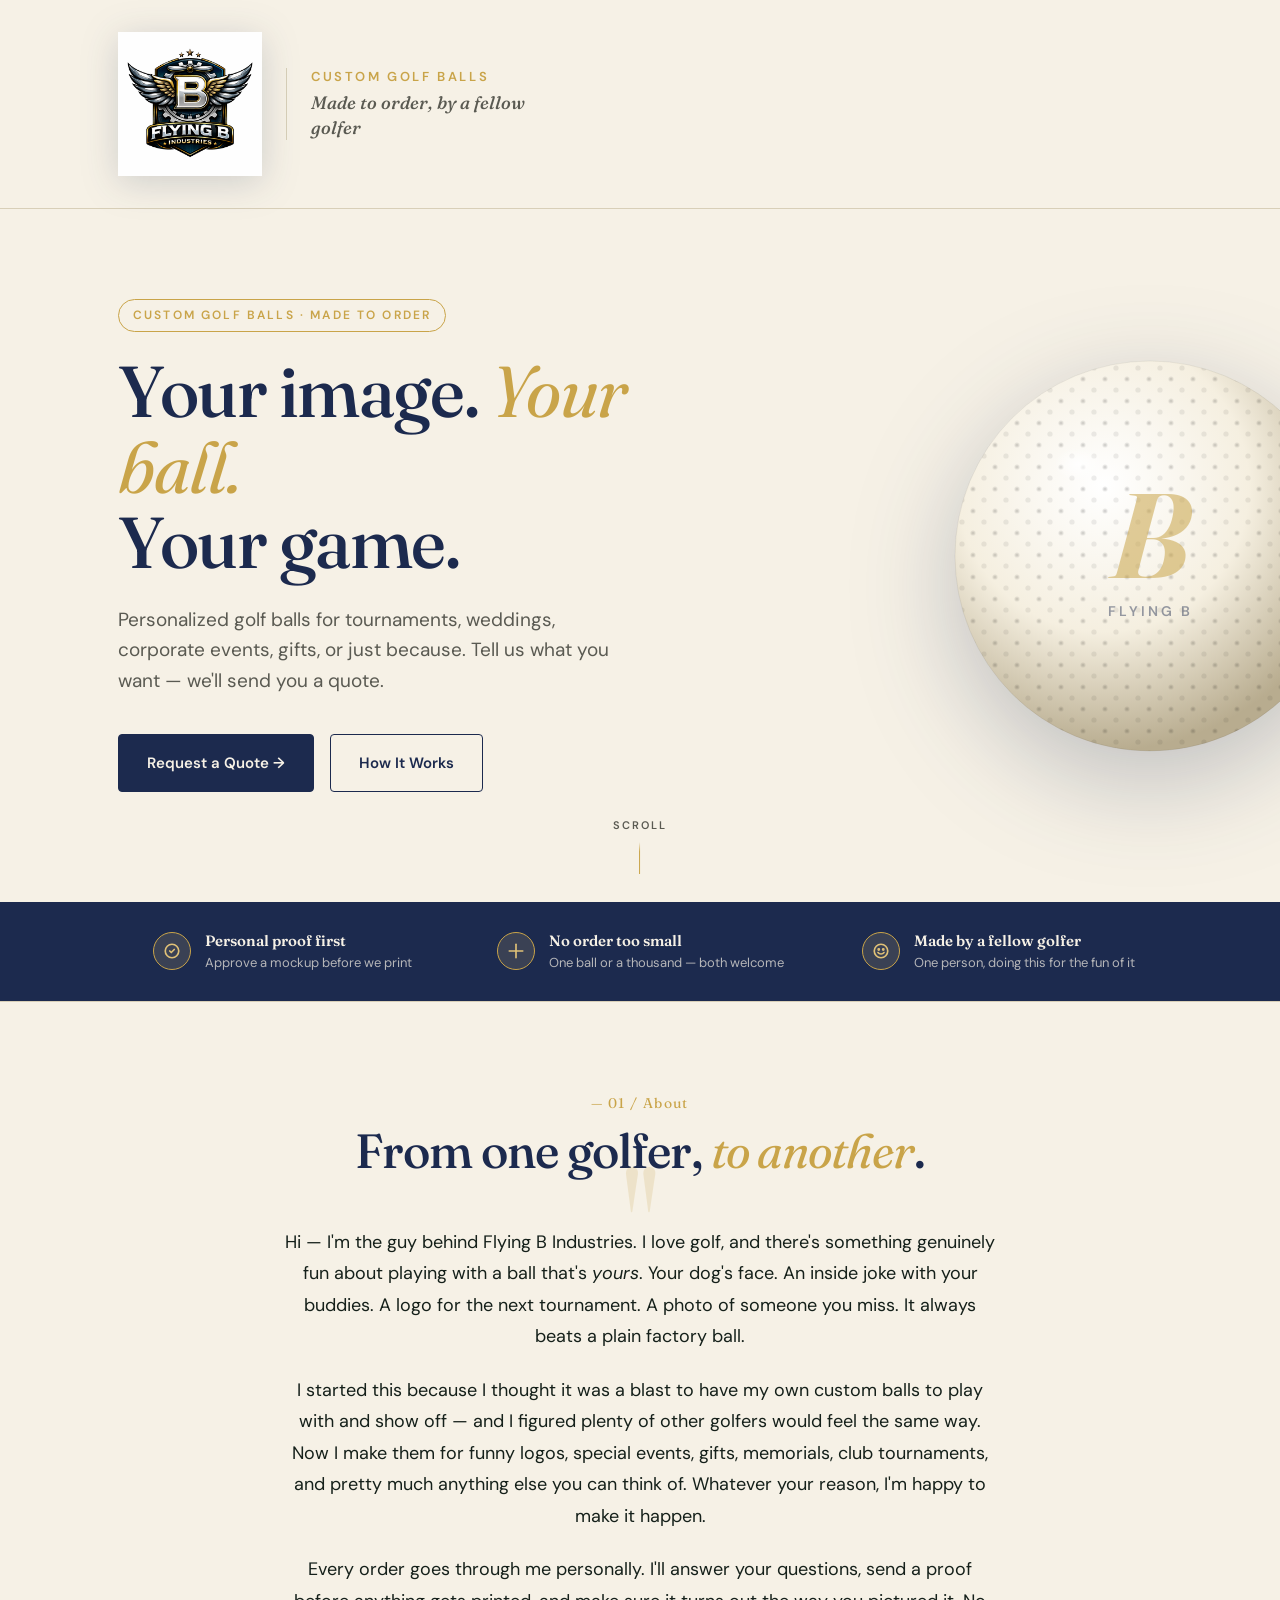
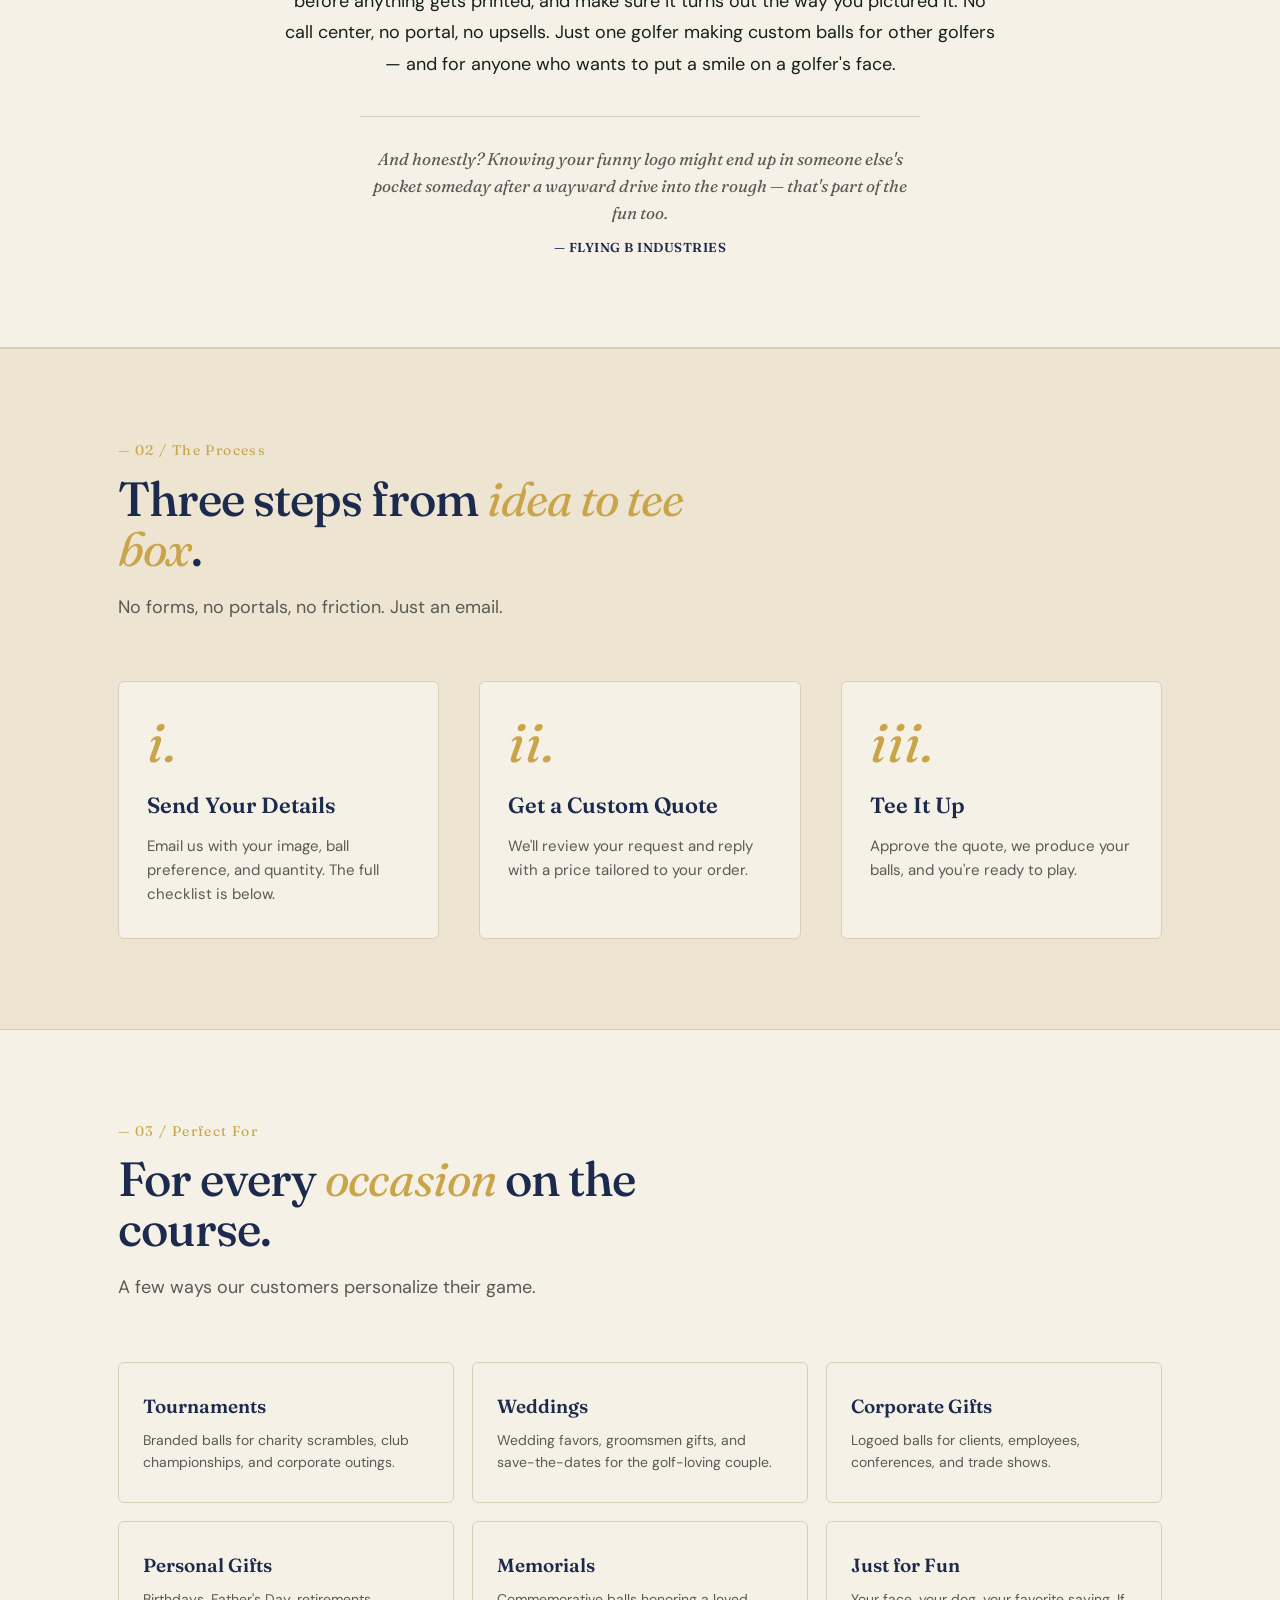
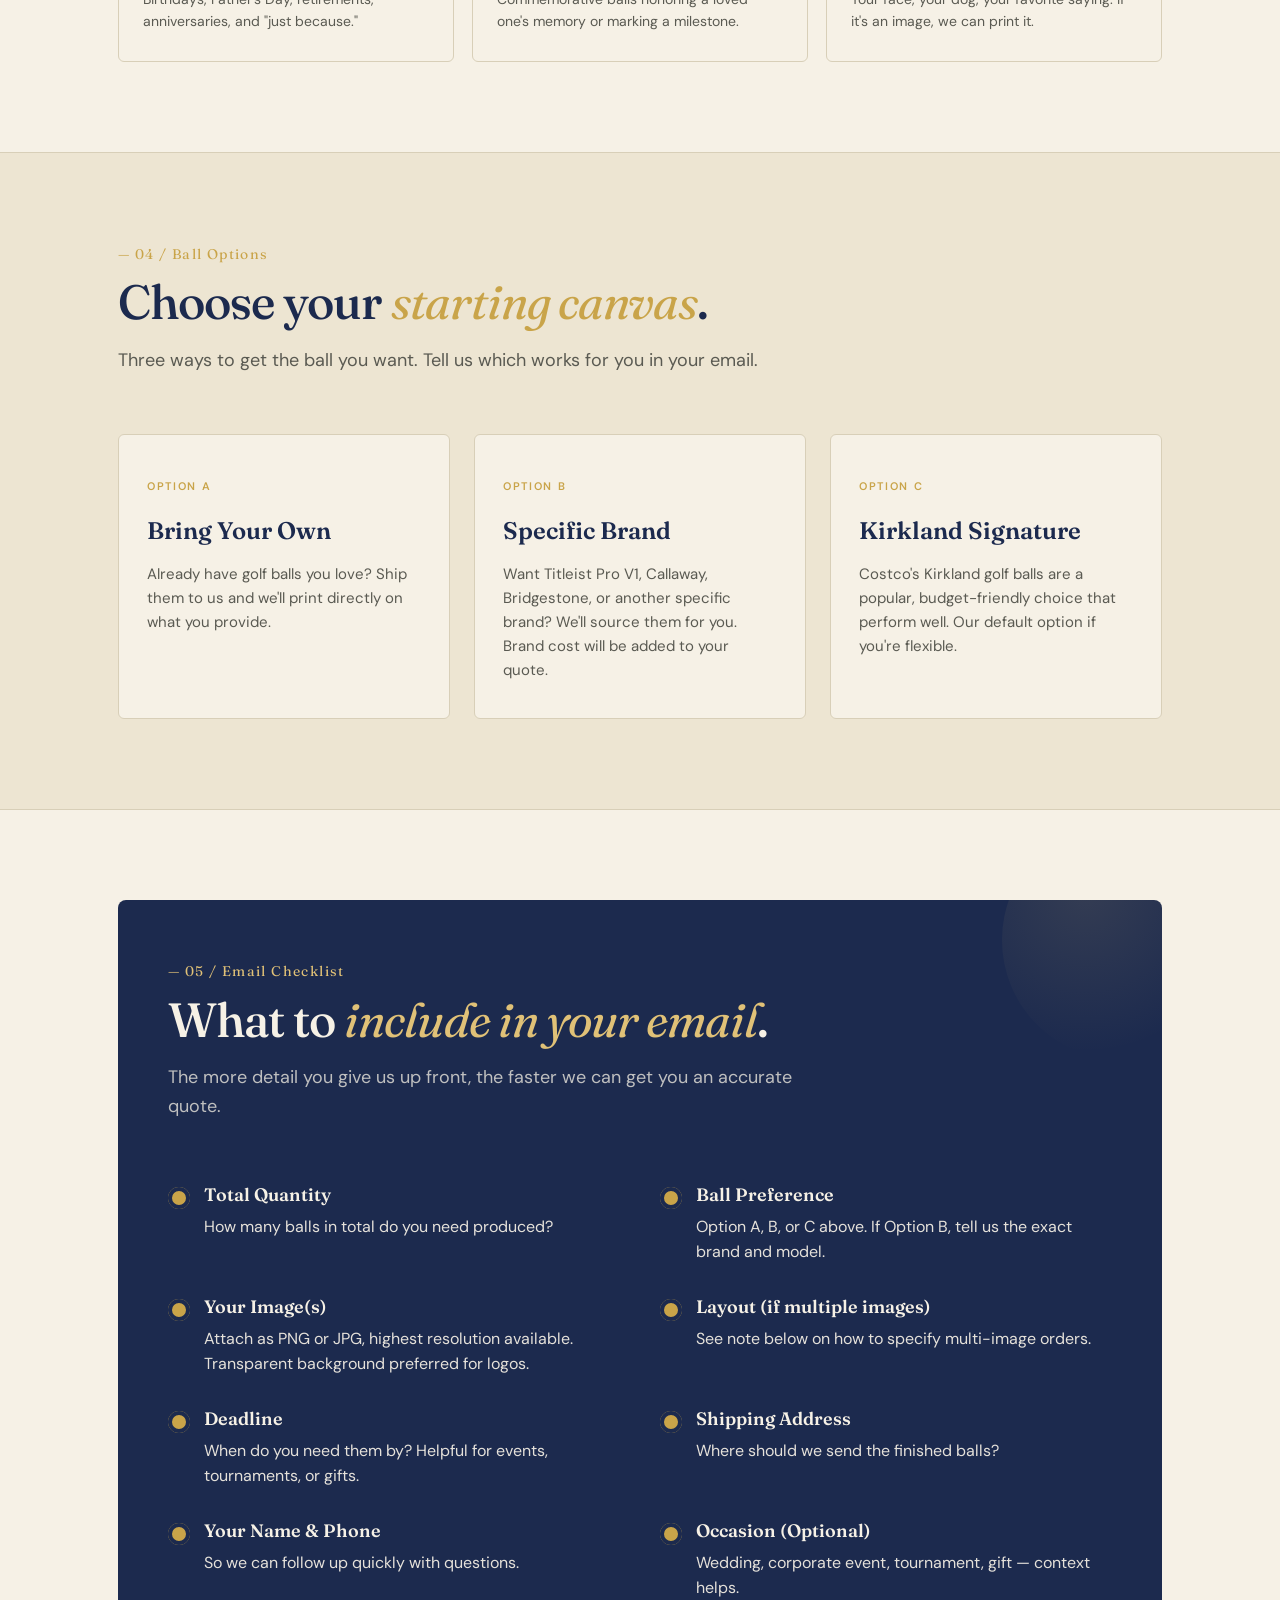
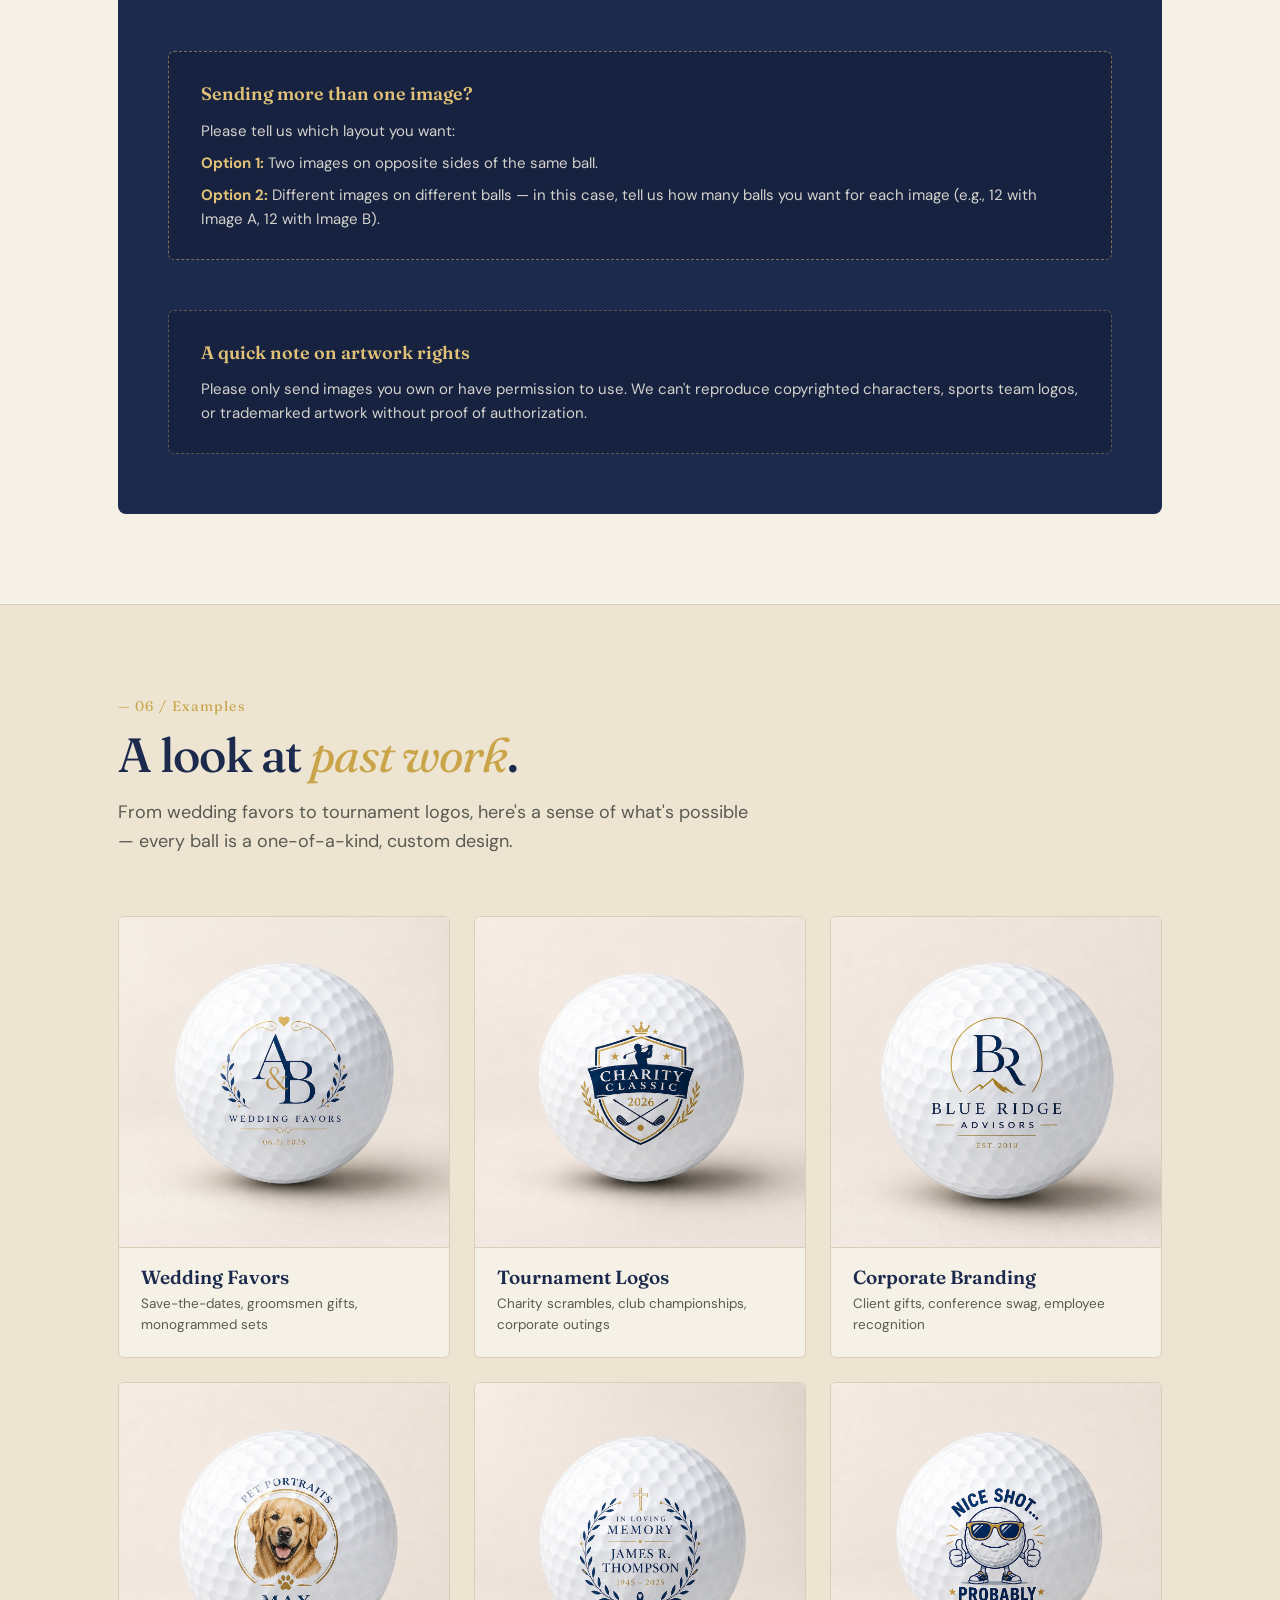
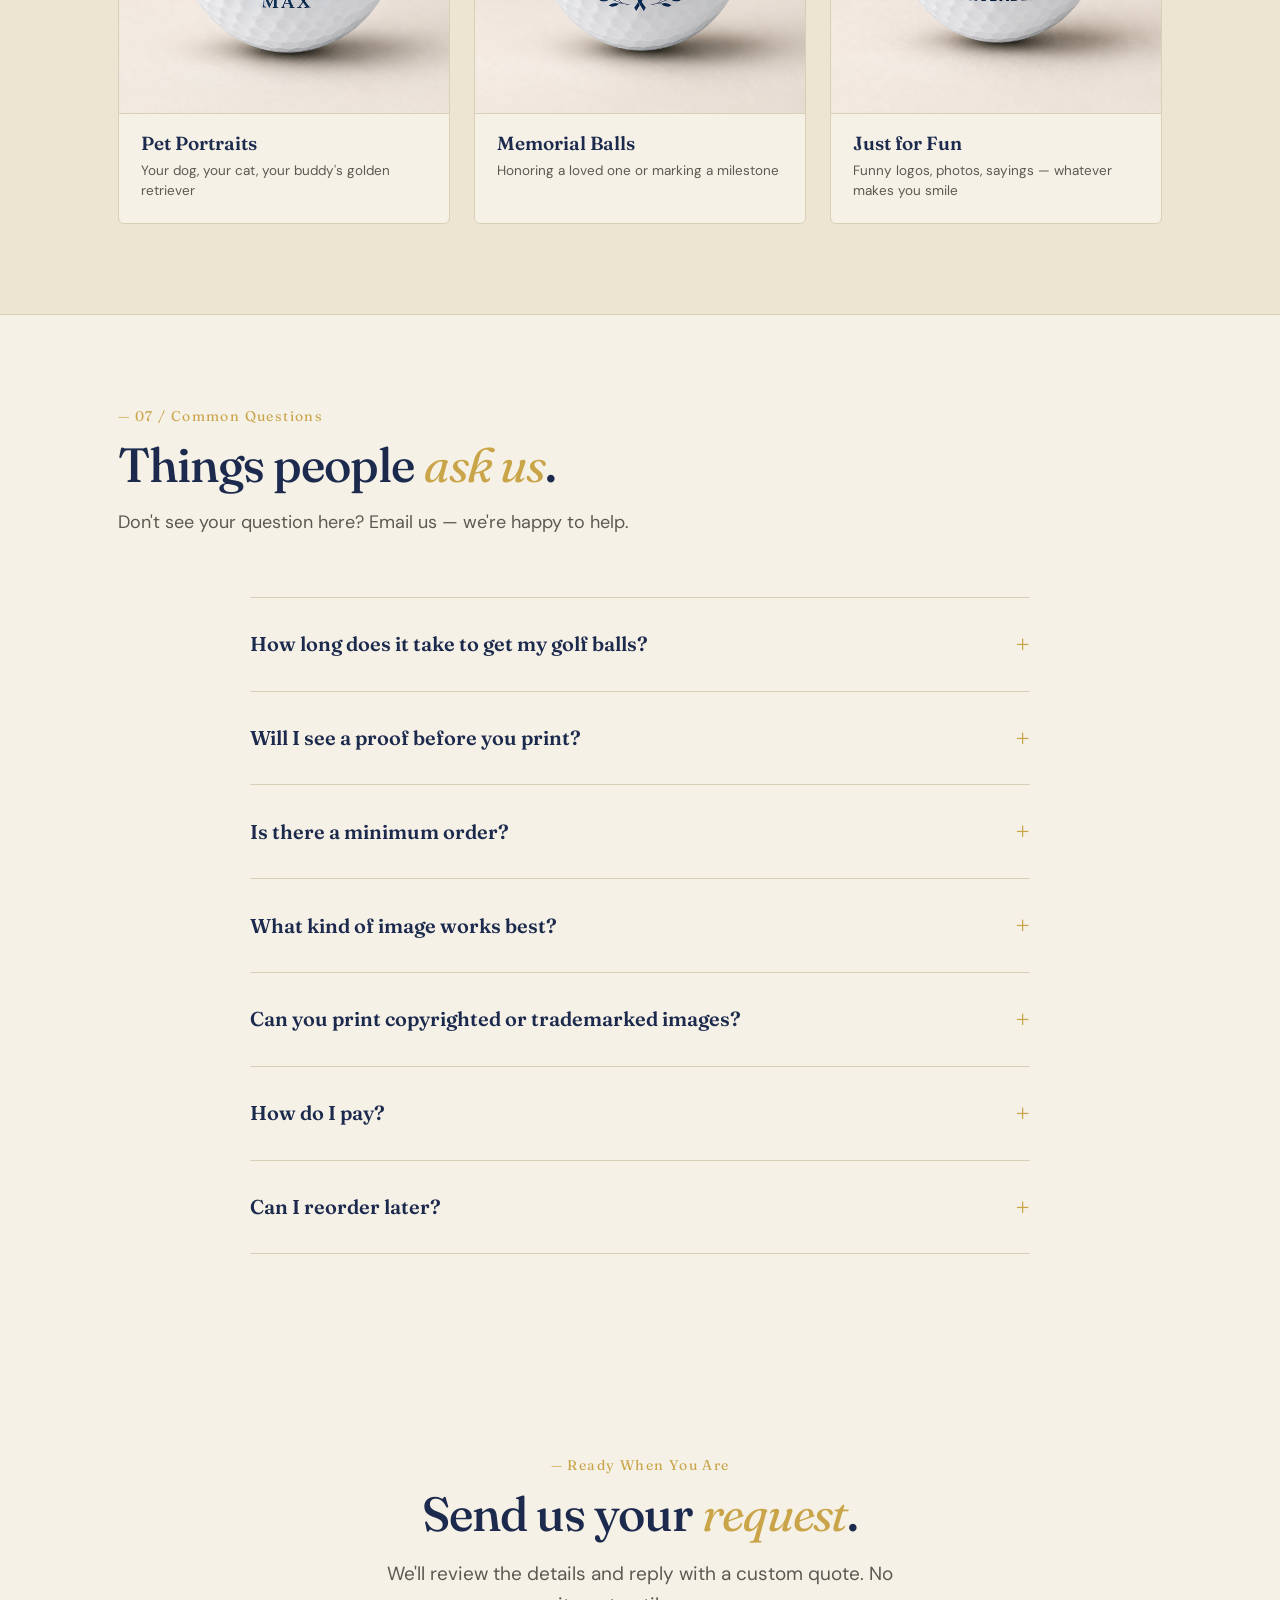
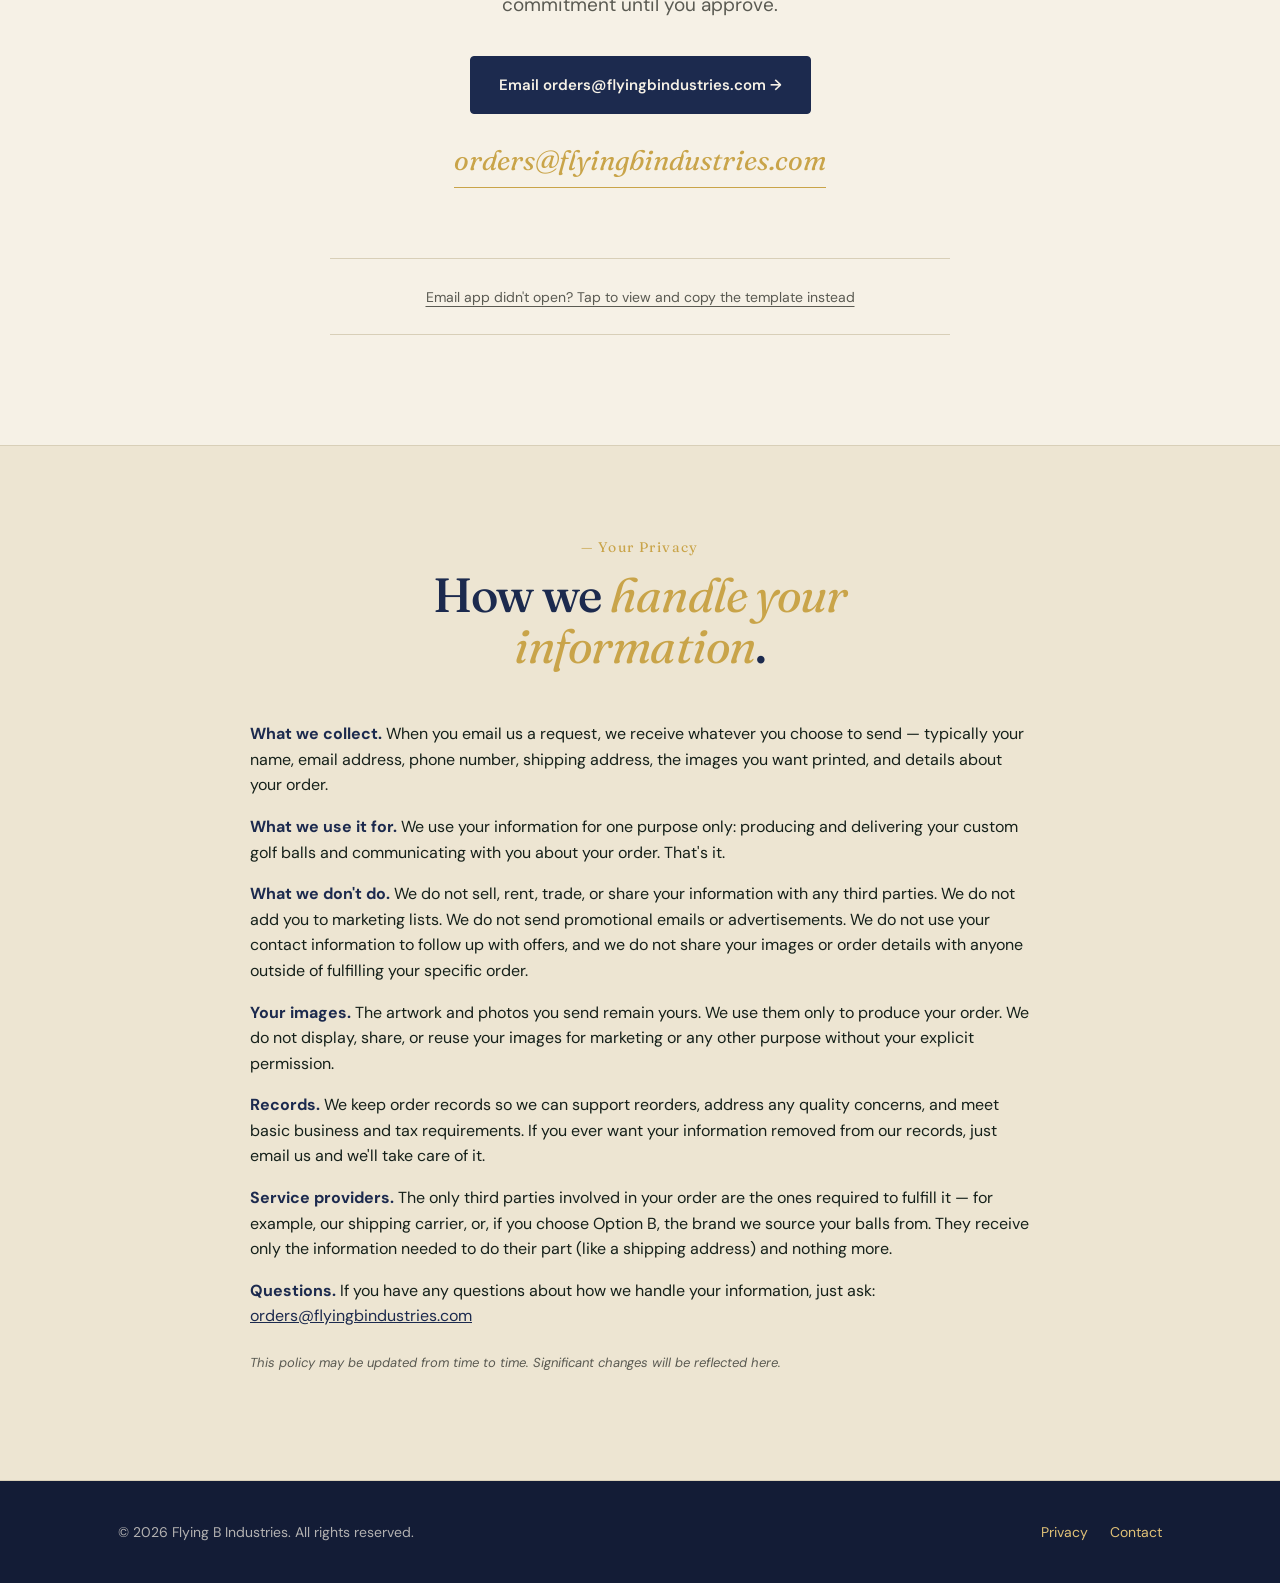
==== index.html @ 01eeb402 "Add files via upload" ====
<!DOCTYPE html>
<html lang="en">
<head>
<meta charset="UTF-8" />
<meta name="viewport" content="width=device-width, initial-scale=1.0" />
<title>Flying B Industries — Custom Golf Balls</title>
<meta name="description" content="Personalized custom golf balls for tournaments, gifts, weddings, and corporate events. Send us your image, we'll send you a quote." />

<!-- Open Graph (Facebook, iMessage, LinkedIn, WhatsApp, Slack, etc.) -->
<meta property="og:type" content="website" />
<meta property="og:site_name" content="Flying B Industries" />
<meta property="og:title" content="Flying B Industries — Custom Golf Balls" />
<meta property="og:description" content="Your image. Your ball. Your game. Personalized golf balls for tournaments, weddings, gifts, and special events — made by a fellow golfer." />
<meta property="og:url" content="https://flyingbindustries.com" />
<meta property="og:image" content="https://flyingbindustries.com/officialFlyingBLogo.png" />
<meta property="og:image:alt" content="Flying B Industries logo" />
<meta property="og:image:width" content="1024" />
<meta property="og:image:height" content="1024" />

<!-- Twitter / X -->
<meta name="twitter:card" content="summary_large_image" />
<meta name="twitter:title" content="Flying B Industries — Custom Golf Balls" />
<meta name="twitter:description" content="Your image. Your ball. Your game. Personalized golf balls made by a fellow golfer." />
<meta name="twitter:image" content="https://flyingbindustries.com/officialFlyingBLogo.png" />

<!-- Theme color (used by mobile browsers, Safari pinned tabs) -->
<meta name="theme-color" content="#1c2a4e" />

<link rel="icon" type="image/png" href="officialFlyingBLogo.png">

<!-- Google Analytics 4 -->
<script async src="https://www.googletagmanager.com/gtag/js?id=G-11YQDNWPYJ"></script>
<script>
  window.dataLayer = window.dataLayer || [];
  function gtag(){dataLayer.push(arguments);}
  gtag('js', new Date());
  gtag('config', 'G-11YQDNWPYJ');
</script>
<!-- End Google Analytics -->

<link rel="preconnect" href="https://fonts.googleapis.com">
<link rel="preconnect" href="https://fonts.gstatic.com" crossorigin>
<link href="https://fonts.googleapis.com/css2?family=Fraunces:opsz,wght@9..144,400;9..144,500;9..144,600;9..144,700&family=DM+Sans:wght@400;500;600&display=swap" rel="stylesheet">

<style>
  :root {
    --cream: #f6f1e6;
    --cream-deep: #ede5d2;
    --navy: #1c2a4e;
    --navy-light: #2c3e6b;
    --navy-deep: #131c36;
    --gold: #c9a449;
    --gold-bright: #e0c177;
    --gold-soft: #f0dca6;
    --ink: #15201a;
    --muted: #5a5a52;
    --line: #d8cfb8;
  }

  * { box-sizing: border-box; margin: 0; padding: 0; }
  html { scroll-behavior: smooth; }

  body {
    font-family: 'DM Sans', sans-serif;
    background: var(--cream);
    color: var(--ink);
    line-height: 1.6;
    font-size: 17px;
    -webkit-font-smoothing: antialiased;
  }

  .container {
    max-width: 1100px;
    margin: 0 auto;
    padding: 0 28px;
  }

  /* QR BANNER (for visitors who scanned a ball QR code) */
  .qr-banner {
    background: linear-gradient(135deg, var(--navy) 0%, var(--navy-light) 100%);
    color: var(--cream);
    padding: 14px 0;
    border-bottom: 2px solid var(--gold);
    position: relative;
    display: none;
  }
  body.qr-visitor .qr-banner { display: block; }
  .qr-banner-inner {
    display: flex;
    align-items: center;
    justify-content: space-between;
    gap: 20px;
    flex-wrap: wrap;
  }
  .qr-banner-text {
    font-size: 14px;
    line-height: 1.5;
    flex: 1;
    min-width: 240px;
  }
  .qr-banner-text strong {
    color: var(--gold-bright);
    font-weight: 600;
  }
  .qr-banner-actions {
    display: flex;
    gap: 16px;
    align-items: center;
    flex-shrink: 0;
  }
  .qr-banner-link {
    color: var(--gold-bright);
    text-decoration: none;
    font-size: 14px;
    font-weight: 600;
    border-bottom: 1px solid var(--gold-bright);
    padding-bottom: 2px;
    white-space: nowrap;
    transition: color 0.2s, border-color 0.2s;
  }
  .qr-banner-link:hover {
    color: var(--cream);
    border-color: var(--cream);
  }
  .qr-dismiss {
    background: none;
    border: none;
    color: rgba(246, 241, 230, 0.6);
    font-size: 26px;
    cursor: pointer;
    padding: 0 6px;
    line-height: 1;
    transition: color 0.2s;
  }
  .qr-dismiss:hover { color: var(--cream); }
  @media (max-width: 700px) {
    .qr-banner-inner { flex-direction: column; align-items: flex-start; gap: 12px; }
    .qr-banner-actions { width: 100%; justify-content: space-between; }
  }

  /* NAV */
  nav {
    padding: 32px 0;
    border-bottom: 1px solid var(--line);
    background: var(--cream);
  }
  .nav-inner {
    display: flex;
    justify-content: flex-start;
    align-items: center;
    gap: 28px;
  }
  .nav-logo {
    display: flex;
    align-items: center;
    gap: 24px;
    text-decoration: none;
    color: inherit;
    transition: transform 0.25s ease;
  }
  .nav-logo:hover { transform: translateY(-2px); }
  .nav-logo img {
    height: 144px;
    width: auto;
    display: block;
    filter: drop-shadow(0 6px 18px rgba(28, 42, 78, 0.18));
    transition: filter 0.25s ease;
  }
  .nav-logo:hover img {
    filter: drop-shadow(0 10px 26px rgba(28, 42, 78, 0.28));
  }
  .nav-logo-tagline {
    font-family: 'Fraunces', serif;
    font-style: italic;
    font-weight: 500;
    font-size: 18px;
    color: var(--muted);
    line-height: 1.35;
    border-left: 1px solid var(--line);
    padding-left: 24px;
    max-width: 280px;
  }
  .nav-logo-tagline strong {
    display: block;
    font-style: normal;
    font-weight: 600;
    font-size: 13px;
    letter-spacing: 0.2em;
    text-transform: uppercase;
    color: var(--gold);
    margin-bottom: 6px;
    font-family: 'DM Sans', sans-serif;
  }

  /* HERO */
  .hero {
    padding: 90px 0 110px;
    position: relative;
    overflow: hidden;
  }
  .hero-ball {
    position: absolute;
    top: 50%;
    right: -80px;
    transform: translateY(-50%);
    width: 420px;
    height: 420px;
    z-index: 0;
    pointer-events: none;
    animation: heroBallFloat 6s ease-in-out infinite;
  }
  @keyframes heroBallFloat {
    0%, 100% { transform: translateY(-50%) translateX(0); }
    50%      { transform: translateY(-54%) translateX(-6px); }
  }
  .hero-ball svg {
    width: 100%;
    height: 100%;
    filter: drop-shadow(0 30px 50px rgba(28, 42, 78, 0.25));
  }
  .hero-content { position: relative; z-index: 2; max-width: 640px; }

  /* SCROLL INDICATOR */
  .scroll-indicator {
    position: absolute;
    bottom: 28px;
    left: 50%;
    transform: translateX(-50%);
    z-index: 2;
    display: flex;
    flex-direction: column;
    align-items: center;
    gap: 8px;
    color: var(--muted);
    font-size: 11px;
    letter-spacing: 0.18em;
    text-transform: uppercase;
    font-weight: 600;
    text-decoration: none;
    transition: color 0.2s, transform 0.2s;
  }
  .scroll-indicator:hover {
    color: var(--navy);
    transform: translateX(-50%) translateY(-3px);
  }
  .scroll-indicator-line {
    width: 1px;
    height: 32px;
    background: linear-gradient(to bottom, transparent, var(--gold) 30%, var(--gold));
    position: relative;
    overflow: hidden;
  }
  .scroll-indicator-line::after {
    content: '';
    position: absolute;
    top: -10px;
    left: 0;
    width: 100%;
    height: 10px;
    background: var(--cream);
    animation: scrollPulse 2.2s ease-in-out infinite;
  }
  @keyframes scrollPulse {
    0%   { top: -10px; }
    70%  { top: 32px; }
    100% { top: 32px; }
  }
  @media (max-width: 820px) {
    .scroll-indicator { display: none; }
  }
  .eyebrow {
    display: inline-block;
    font-size: 12px;
    letter-spacing: 0.18em;
    text-transform: uppercase;
    color: var(--gold);
    font-weight: 600;
    margin-bottom: 22px;
    padding: 6px 14px;
    border: 1px solid var(--gold);
    border-radius: 100px;
  }
  h1 {
    font-family: 'Fraunces', serif;
    font-weight: 500;
    letter-spacing: -0.02em;
    line-height: 1.05;
    font-size: clamp(42px, 6vw, 72px);
    color: var(--navy);
    margin-bottom: 24px;
  }
  h1 em {
    font-style: italic;
    color: var(--gold);
    font-weight: 400;
  }
  .hero p {
    font-size: 19px;
    color: var(--muted);
    margin-bottom: 38px;
    max-width: 520px;
  }
  .cta-group { display: flex; gap: 16px; flex-wrap: wrap; }
  .btn {
    display: inline-flex;
    align-items: center;
    gap: 10px;
    padding: 16px 28px;
    border-radius: 4px;
    font-family: inherit;
    font-size: 15px;
    font-weight: 600;
    text-decoration: none;
    transition: transform 0.2s, box-shadow 0.2s, background 0.2s;
    cursor: pointer;
    border: none;
  }
  .btn-primary {
    background: var(--navy);
    color: var(--cream);
    border: 1px solid var(--navy);
  }
  .btn-primary:hover {
    background: var(--navy-light);
    transform: translateY(-2px);
    box-shadow: 0 10px 30px rgba(28, 42, 78, 0.28);
  }
  .btn-secondary {
    background: transparent;
    color: var(--navy);
    border: 1px solid var(--navy);
  }
  .btn-secondary:hover { background: var(--navy); color: var(--cream); }

  /* SECTIONS */
  section { padding: 90px 0; }
  .section-head { margin-bottom: 60px; max-width: 640px; }
  .section-num {
    font-family: 'Fraunces', serif;
    font-size: 14px;
    color: var(--gold);
    letter-spacing: 0.1em;
    margin-bottom: 12px;
  }
  h2 {
    font-family: 'Fraunces', serif;
    font-weight: 500;
    letter-spacing: -0.02em;
    line-height: 1.05;
    font-size: clamp(32px, 4vw, 48px);
    color: var(--navy);
    margin-bottom: 18px;
  }
  h2 em { font-style: italic; color: var(--gold); font-weight: 400; }
  .section-head p { color: var(--muted); font-size: 18px; }

  /* TRUST STRIP */
  .trust-strip {
    background: var(--navy);
    color: var(--cream);
    padding: 28px 0;
    border-bottom: 1px solid var(--line);
  }
  .trust-strip-inner {
    display: grid;
    grid-template-columns: repeat(3, 1fr);
    gap: 30px;
    align-items: center;
  }
  .trust-item {
    display: flex;
    align-items: center;
    gap: 14px;
    justify-content: center;
    text-align: left;
  }
  .trust-icon {
    flex-shrink: 0;
    width: 38px;
    height: 38px;
    border-radius: 50%;
    background: rgba(224, 193, 119, 0.15);
    border: 1px solid var(--gold);
    display: flex;
    align-items: center;
    justify-content: center;
    color: var(--gold-bright);
  }
  .trust-icon svg {
    width: 18px;
    height: 18px;
    stroke-width: 2.2;
  }
  .trust-text {
    font-size: 14px;
    line-height: 1.4;
  }
  .trust-text strong {
    display: block;
    color: var(--cream);
    font-family: 'Fraunces', serif;
    font-weight: 600;
    font-size: 15px;
    margin-bottom: 2px;
  }
  .trust-text span {
    color: rgba(246, 241, 230, 0.7);
    font-size: 13px;
  }
  @media (max-width: 760px) {
    .trust-strip-inner {
      grid-template-columns: 1fr;
      gap: 18px;
    }
    .trust-item { justify-content: flex-start; }
  }

  /* ABOUT */
  .about {
    background: var(--cream);
    border-bottom: 1px solid var(--line);
  }
  .about-body {
    max-width: 720px;
    margin: 0 auto;
    text-align: center;
    position: relative;
  }
  .about-body::before {
    content: '"';
    font-family: 'Fraunces', serif;
    font-size: 140px;
    color: var(--gold);
    opacity: 0.18;
    position: absolute;
    top: -70px;
    left: 50%;
    transform: translateX(-50%);
    line-height: 1;
    pointer-events: none;
    z-index: 0;
  }
  .about-body p {
    font-size: 18px;
    color: var(--ink);
    margin-bottom: 22px;
    line-height: 1.75;
    position: relative;
    z-index: 1;
  }
  .about-body p:last-of-type { margin-bottom: 30px; }
  .about-signoff {
    margin-top: 36px;
    padding-top: 28px;
    border-top: 1px solid var(--line);
    font-family: 'Fraunces', serif;
    font-style: italic;
    color: var(--muted);
    font-size: 17px;
    line-height: 1.6;
    max-width: 560px;
    margin-left: auto;
    margin-right: auto;
  }
  .about-signoff strong {
    display: block;
    margin-top: 10px;
    color: var(--navy);
    font-style: normal;
    font-weight: 600;
    letter-spacing: 0.04em;
    font-size: 13px;
    text-transform: uppercase;
  }

  /* HOW IT WORKS */
  .how {
    background: var(--cream-deep);
    border-top: 1px solid var(--line);
    border-bottom: 1px solid var(--line);
  }
  .steps {
    display: grid;
    grid-template-columns: repeat(3, 1fr);
    gap: 40px;
  }
  .step {
    padding: 32px 28px;
    background: var(--cream);
    border-radius: 6px;
    border: 1px solid var(--line);
    position: relative;
  }
  .step-num {
    font-family: 'Fraunces', serif;
    font-size: 56px;
    color: var(--gold);
    line-height: 1;
    margin-bottom: 18px;
    font-style: italic;
  }
  .step h3 {
    font-family: 'Fraunces', serif;
    font-size: 22px;
    color: var(--navy);
    margin-bottom: 10px;
    font-weight: 600;
  }
  .step p { color: var(--muted); font-size: 15px; }

  /* USE CASES */
  .uses-grid {
    display: grid;
    grid-template-columns: repeat(3, 1fr);
    gap: 18px;
  }
  .use-card {
    padding: 28px 24px;
    border: 1px solid var(--line);
    border-radius: 6px;
    background: var(--cream);
    transition: border-color 0.2s, transform 0.2s;
  }
  .use-card:hover {
    border-color: var(--gold);
    transform: translateY(-3px);
  }
  .use-card h4 {
    font-family: 'Fraunces', serif;
    font-size: 19px;
    color: var(--navy);
    margin-bottom: 8px;
    font-weight: 600;
  }
  .use-card p {
    color: var(--muted);
    font-size: 14px;
  }

  /* BALL OPTIONS */
  .options {
    display: grid;
    grid-template-columns: repeat(3, 1fr);
    gap: 24px;
  }
  .option {
    background: var(--cream);
    border: 1px solid var(--line);
    border-radius: 6px;
    padding: 36px 28px;
    transition: transform 0.25s, box-shadow 0.25s;
  }
  .option:hover {
    transform: translateY(-4px);
    box-shadow: 0 18px 40px rgba(28, 42, 78, 0.14);
  }
  .option-tag {
    display: inline-block;
    font-size: 11px;
    letter-spacing: 0.15em;
    text-transform: uppercase;
    color: var(--gold);
    font-weight: 600;
    margin-bottom: 16px;
  }
  .option h3 {
    font-family: 'Fraunces', serif;
    font-size: 24px;
    color: var(--navy);
    margin-bottom: 12px;
    font-weight: 600;
  }
  .option p { color: var(--muted); font-size: 15px; }

  /* EXAMPLES (CATEGORY SAMPLES) */
  .examples {
    background: var(--cream-deep);
    border-top: 1px solid var(--line);
    border-bottom: 1px solid var(--line);
  }
  .gallery {
    display: grid;
    grid-template-columns: repeat(3, 1fr);
    gap: 24px;
  }
  .gallery-item {
    background: var(--cream);
    border: 1px solid var(--line);
    border-radius: 6px;
    overflow: hidden;
    transition: border-color 0.2s, transform 0.2s, box-shadow 0.2s;
    display: flex;
    flex-direction: column;
  }
  .gallery-item:hover {
    border-color: var(--gold);
    transform: translateY(-4px);
    box-shadow: 0 18px 40px rgba(28, 42, 78, 0.12);
  }
  .gallery-photo {
    aspect-ratio: 1 / 1;
    overflow: hidden;
    background: #f3eddd;
    position: relative;
  }
  .gallery-photo img {
    width: 100%;
    height: 100%;
    object-fit: cover;
    display: block;
    transition: transform 0.5s ease;
  }
  .gallery-item:hover .gallery-photo img {
    transform: scale(1.05);
  }
  .gallery-caption {
    padding: 18px 22px 22px;
    border-top: 1px solid var(--line);
  }
  .gallery-caption h4 {
    font-family: 'Fraunces', serif;
    font-size: 19px;
    font-weight: 600;
    color: var(--navy);
    margin-bottom: 6px;
    line-height: 1.2;
  }
  .gallery-caption p {
    font-size: 13.5px;
    color: var(--muted);
    line-height: 1.5;
  }
  @media (min-width: 480px) and (max-width: 820px) {
    .gallery { grid-template-columns: 1fr 1fr; gap: 18px; }
  }

  /* CHECKLIST */
  .checklist {
    background: var(--navy);
    color: var(--cream);
    border-radius: 8px;
    padding: 60px 50px;
    position: relative;
    overflow: hidden;
  }
  .checklist::before {
    content: '';
    position: absolute;
    top: -80px;
    right: -80px;
    width: 240px;
    height: 240px;
    border-radius: 50%;
    background: radial-gradient(circle at 35% 30%, rgba(224, 193, 119, 0.12), transparent 70%);
    pointer-events: none;
  }
  .checklist h2 { color: var(--cream); }
  .checklist h2 em { color: var(--gold-bright); }
  .checklist .section-head p { color: rgba(246, 241, 230, 0.75); }
  .checklist .section-num { color: var(--gold-bright); }
  .check-list {
    list-style: none;
    display: grid;
    grid-template-columns: 1fr 1fr;
    gap: 28px 40px;
    margin-top: 40px;
  }
  .check-list li {
    padding-left: 36px;
    position: relative;
    font-size: 16px;
    color: rgba(246, 241, 230, 0.92);
  }
  .check-list li::before {
    content: '';
    position: absolute;
    left: 0;
    top: 6px;
    width: 22px;
    height: 22px;
    border-radius: 50%;
    background: var(--gold);
    box-shadow: inset 0 0 0 4px var(--navy);
  }
  .check-list strong {
    display: block;
    font-family: 'Fraunces', serif;
    font-weight: 600;
    color: var(--cream);
    margin-bottom: 4px;
    font-size: 18px;
  }

  /* IMAGE LAYOUT NOTE */
  .layout-note {
    margin-top: 50px;
    padding: 28px 32px;
    border: 1px dashed rgba(224, 193, 119, 0.5);
    border-radius: 6px;
    background: rgba(0,0,0,0.18);
  }
  .layout-note h4 {
    font-family: 'Fraunces', serif;
    font-size: 18px;
    color: var(--gold-bright);
    margin-bottom: 10px;
    font-weight: 600;
  }
  .layout-note p { font-size: 15px; color: rgba(246, 241, 230, 0.85); }
  .layout-note p + p { margin-top: 8px; }

  /* FAQ */
  .faq-list { max-width: 780px; margin: 0 auto; }
  details {
    border-bottom: 1px solid var(--line);
    padding: 24px 0;
  }
  details:first-of-type { border-top: 1px solid var(--line); }
  summary {
    cursor: pointer;
    font-family: 'Fraunces', serif;
    font-size: 20px;
    font-weight: 600;
    color: var(--navy);
    display: flex;
    justify-content: space-between;
    align-items: center;
    list-style: none;
  }
  summary::-webkit-details-marker { display: none; }
  summary::after {
    content: '+';
    font-family: 'Fraunces', serif;
    font-size: 28px;
    color: var(--gold);
    font-weight: 400;
    transition: transform 0.2s;
  }
  details[open] summary::after { content: '−'; }
  details p {
    margin-top: 14px;
    color: var(--muted);
    font-size: 16px;
    line-height: 1.7;
  }

  /* CTA */
  .cta-section {
    text-align: center;
    padding: 110px 0;
  }
  .cta-section h2 { margin-bottom: 20px; }
  .cta-section p {
    color: var(--muted);
    font-size: 19px;
    max-width: 520px;
    margin: 0 auto 36px;
  }
  .email-display {
    font-family: 'Fraunces', serif;
    font-style: italic;
    font-size: 28px;
    color: var(--gold);
    margin-top: 24px;
    display: inline-block;
    text-decoration: none;
    border-bottom: 1px solid var(--gold);
    padding-bottom: 4px;
  }

  /* FALLBACK TEMPLATE */
  .fallback-template {
    margin: 70px auto 0;
    max-width: 620px;
    text-align: center;
  }
  .fallback-template summary {
    font-family: 'DM Sans', sans-serif;
    font-size: 14px;
    font-weight: 400;
    color: var(--muted);
    text-decoration: underline;
    text-underline-offset: 4px;
    cursor: pointer;
    list-style: none;
    display: inline-block;
    padding: 0;
    border: none;
    background: none;
  }
  .fallback-template summary::after,
  .fallback-template[open] summary::after { content: ''; display: none; }
  .fallback-template summary::-webkit-details-marker { display: none; }
  .fallback-template summary:hover { color: var(--navy); }
  .fallback-content {
    margin-top: 28px;
    padding: 28px;
    background: var(--cream-deep);
    border: 1px solid var(--line);
    border-radius: 6px;
    text-align: left;
  }
  .fallback-intro {
    font-size: 13px !important;
    color: var(--muted) !important;
    margin-bottom: 16px !important;
    text-align: center !important;
    line-height: 1.5 !important;
    max-width: 100% !important;
  }
  #email-template {
    font-family: ui-monospace, 'SF Mono', 'Cascadia Mono', 'Menlo', monospace;
    font-size: 12.5px;
    line-height: 1.55;
    color: var(--ink);
    white-space: pre-wrap;
    word-wrap: break-word;
    margin-bottom: 18px;
    background: var(--cream);
    padding: 18px;
    border-radius: 4px;
    border: 1px solid var(--line);
    max-height: 360px;
    overflow-y: auto;
    text-align: left;
  }
  .copy-btn {
    display: block;
    margin: 0 auto;
    padding: 12px 24px;
    border-radius: 4px;
    background: var(--navy);
    color: var(--cream);
    border: none;
    font-family: inherit;
    font-size: 14px;
    font-weight: 600;
    cursor: pointer;
    transition: background 0.2s;
  }
  .copy-btn:hover { background: var(--navy-light); }
  .copy-btn.copied { background: var(--gold); color: var(--navy); }

  /* PRIVACY */
  .privacy {
    background: var(--cream-deep);
    border-top: 1px solid var(--line);
  }
  .privacy-body { max-width: 780px; margin: 0 auto; }
  .privacy-body p {
    margin-bottom: 16px;
    color: var(--ink);
    font-size: 16px;
  }
  .privacy-body p strong { color: var(--navy); }
  .privacy-body .last-updated {
    font-size: 13px;
    color: var(--muted);
    margin-top: 24px;
    font-style: italic;
  }

  /* FOOTER */
  footer {
    border-top: 1px solid var(--line);
    padding: 40px 0;
    background: var(--navy-deep);
    color: var(--cream);
  }
  .footer-inner {
    display: flex;
    justify-content: space-between;
    align-items: center;
    flex-wrap: wrap;
    gap: 16px;
  }
  footer p { font-size: 14px; color: rgba(246, 241, 230, 0.7); }
  footer a { color: var(--gold-bright); text-decoration: none; }
  footer a:hover { text-decoration: underline; }
  .footer-links {
    display: flex;
    gap: 22px;
    font-size: 14px;
  }

  /* RESPONSIVE */
  @media (max-width: 820px) {
    .hero { padding: 60px 0 80px; }
    .hero-ball { display: none; }
    section { padding: 70px 0; }
    .steps, .options, .gallery { grid-template-columns: 1fr; gap: 18px; }
    .uses-grid { grid-template-columns: 1fr 1fr; gap: 14px; }
    .check-list { grid-template-columns: 1fr; gap: 22px; }
    .checklist { padding: 44px 28px; }
    .nav-inner { flex-direction: column; gap: 14px; align-items: center; text-align: center; }
    .nav-logo { gap: 16px; }
    .nav-logo img { height: 110px; }
    .nav-logo-tagline {
      font-size: 14px;
      padding-left: 16px;
      max-width: 180px;
      text-align: left;
    }
    .nav-logo-tagline strong { font-size: 11px; }
  }
  @media (max-width: 480px) {
    .uses-grid { grid-template-columns: 1fr; }
  }
</style>
</head>
<body>

<div class="qr-banner" id="qr-banner" role="region" aria-label="QR code visitor welcome">
  <div class="container qr-banner-inner">
    <div class="qr-banner-text">
      <strong>You found one of our golf balls!</strong> Thanks for scanning. Drop us a line about where you found it — or scroll down if you'd like custom balls of your own.
    </div>
    <div class="qr-banner-actions">
      <a href="#" class="qr-banner-link" id="qr-tell-link">Tell us where →</a>
      <button class="qr-dismiss" type="button" onclick="dismissQrBanner()" aria-label="Dismiss this message">×</button>
    </div>
  </div>
</div>

<nav>
  <div class="container nav-inner">
    <a href="#" class="nav-logo" aria-label="Flying B Industries — home">
      <img src="officialFlyingBLogo.png" alt="Flying B Industries" />
      <div class="nav-logo-tagline">
        <strong>Custom Golf Balls</strong>
        Made to order, by a fellow golfer
      </div>
    </a>
  </div>
</nav>

<header class="hero">
  <div class="container">
    <div class="hero-ball" aria-hidden="true">
      <svg viewBox="0 0 420 420" xmlns="http://www.w3.org/2000/svg">
        <defs>
          <radialGradient id="ballSurface" cx="38%" cy="32%" r="68%">
            <stop offset="0%" stop-color="#ffffff"/>
            <stop offset="55%" stop-color="#f5efe0"/>
            <stop offset="100%" stop-color="#b8ac8f"/>
          </radialGradient>
          <radialGradient id="ballHighlight" cx="35%" cy="28%" r="22%">
            <stop offset="0%" stop-color="#ffffff" stop-opacity="0.9"/>
            <stop offset="100%" stop-color="#ffffff" stop-opacity="0"/>
          </radialGradient>
          <pattern id="dimples" x="0" y="0" width="22" height="22" patternUnits="userSpaceOnUse">
            <circle cx="11" cy="11" r="2.6" fill="#000" fill-opacity="0.07"/>
            <circle cx="11" cy="11" r="1.6" fill="#000" fill-opacity="0.10"/>
            <circle cx="0"  cy="0"  r="2.6" fill="#000" fill-opacity="0.07"/>
            <circle cx="22" cy="0"  r="2.6" fill="#000" fill-opacity="0.07"/>
            <circle cx="0"  cy="22" r="2.6" fill="#000" fill-opacity="0.07"/>
            <circle cx="22" cy="22" r="2.6" fill="#000" fill-opacity="0.07"/>
          </pattern>
          <clipPath id="ballClip">
            <circle cx="210" cy="210" r="195"/>
          </clipPath>
        </defs>

        <circle cx="210" cy="210" r="195" fill="url(#ballSurface)"/>
        <g clip-path="url(#ballClip)">
          <rect x="0" y="0" width="420" height="420" fill="url(#dimples)"/>
        </g>

        <text x="210" y="232" text-anchor="middle"
              font-family="Fraunces, serif" font-weight="700" font-style="italic"
              font-size="120" fill="#c9a449" fill-opacity="0.55">B</text>
        <text x="210" y="270" text-anchor="middle"
              font-family="DM Sans, sans-serif" font-weight="600"
              font-size="14" letter-spacing="3" fill="#1c2a4e" fill-opacity="0.45">FLYING B</text>

        <ellipse cx="155" cy="135" rx="55" ry="38" fill="url(#ballHighlight)"/>
        <circle cx="210" cy="210" r="195" fill="none" stroke="#000" stroke-opacity="0.06" stroke-width="1"/>
      </svg>
    </div>

    <div class="hero-content">
      <span class="eyebrow">Custom Golf Balls · Made to Order</span>
      <h1>Your image. <em>Your ball.</em><br/>Your game.</h1>
      <p>Personalized golf balls for tournaments, weddings, corporate events, gifts, or just because. Tell us what you want — we'll send you a quote.</p>
      <div class="cta-group">
        <a href="mailto:orders@flyingbindustries.com?subject=Custom%20Golf%20Ball%20Request&body=Hi%2C%0A%0AI%27d%20like%20a%20quote%20for%20custom%20golf%20balls.%20Here%20are%20my%20details%3A%0A%0A%3D%3D%3D%3D%3D%20ORDER%20%3D%3D%3D%3D%3D%0A%0ATotal%20quantity%20needed%3A%20%0A%0ABall%20preference%20%28mark%20ONE%20with%20an%20X%29%3A%0A%5B%20%5D%20Option%20A%20-%20I%20will%20provide%20my%20own%20golf%20balls%20%28I%27ll%20ship%20them%20to%20you%29%0A%5B%20%5D%20Option%20B%20-%20Please%20source%20a%20specific%20brand%20for%20me%0A%20%20%20%20Brand/model%3A%20%0A%5B%20%5D%20Option%20C%20-%20Use%20Costco%20Kirkland%20Signature%0A%0A%3D%3D%3D%3D%3D%20ARTWORK%20%3D%3D%3D%3D%3D%0A%0ANumber%20of%20images%20I%27m%20attaching%3A%20%0A%0AIf%20sending%20more%20than%20ONE%20image%2C%20please%20mark%20one%20option%3A%0A%5B%20%5D%20Same%20ball%2C%20two%20images%20on%20opposite%20sides%0A%5B%20%5D%20Different%20images%20on%20different%20balls%0A%20%20%20%20Breakdown%20%28example%3A%2012%20with%20Image%20A%2C%2012%20with%20Image%20B%29%3A%20%0A%0A%3D%3D%3D%3D%3D%20TIMING%20%3D%3D%3D%3D%3D%0A%0ANeeded%20by%20%28date%2C%20or%20write%20%27no%20rush%27%29%3A%20%0A%0A%3D%3D%3D%3D%3D%20SHIPPING%20%26%20CONTACT%20%3D%3D%3D%3D%3D%0A%0AYour%20name%3A%20%0APhone%3A%20%0AShipping%20address%20%28street%2C%20city%2C%20state%2C%20ZIP%29%3A%20%0A%0A%3D%3D%3D%3D%3D%20OPTIONAL%20%3D%3D%3D%3D%3D%0A%0AOccasion%20%28wedding%2C%20tournament%2C%20gift%2C%20corporate%20event%2C%20etc.%29%3A%20%0A%0AAnything%20else%20we%20should%20know%3A%20%0A%0A%0A---%20REMINDER%20---%0APlease%20ATTACH%20your%20image%20file%28s%29%20to%20this%20email%20before%20sending.%0AFormat%3A%20PNG%20or%20JPG%2C%20highest%20resolution%20available.%0A%0AThanks%21%0A" class="btn btn-primary">
          Request a Quote →
        </a>
        <a href="#how" class="btn btn-secondary">How It Works</a>
      </div>
    </div>
  </div>
  <a href="#about" class="scroll-indicator" aria-label="Scroll to learn more">
    <span>Scroll</span>
    <span class="scroll-indicator-line" aria-hidden="true"></span>
  </a>
</header>

<section class="trust-strip" aria-label="Why customers trust us">
  <div class="container trust-strip-inner">
    <div class="trust-item">
      <div class="trust-icon" aria-hidden="true">
        <svg viewBox="0 0 24 24" fill="none" stroke="currentColor" stroke-linecap="round" stroke-linejoin="round"><path d="M9 12l2 2 4-4"/><circle cx="12" cy="12" r="9"/></svg>
      </div>
      <div class="trust-text">
        <strong>Personal proof first</strong>
        <span>Approve a mockup before we print</span>
      </div>
    </div>
    <div class="trust-item">
      <div class="trust-icon" aria-hidden="true">
        <svg viewBox="0 0 24 24" fill="none" stroke="currentColor" stroke-linecap="round" stroke-linejoin="round"><path d="M3 12h18"/><path d="M12 3v18"/></svg>
      </div>
      <div class="trust-text">
        <strong>No order too small</strong>
        <span>One ball or a thousand — both welcome</span>
      </div>
    </div>
    <div class="trust-item">
      <div class="trust-icon" aria-hidden="true">
        <svg viewBox="0 0 24 24" fill="none" stroke="currentColor" stroke-linecap="round" stroke-linejoin="round"><circle cx="12" cy="12" r="9"/><path d="M8 14s1.5 2 4 2 4-2 4-2"/><circle cx="9" cy="10" r=".8" fill="currentColor"/><circle cx="15" cy="10" r=".8" fill="currentColor"/></svg>
      </div>
      <div class="trust-text">
        <strong>Made by a fellow golfer</strong>
        <span>One person, doing this for the fun of it</span>
      </div>
    </div>
  </div>
</section>

<section class="about" id="about">
  <div class="container">
    <div class="section-head" style="text-align:center; margin: 0 auto 50px;">
      <div class="section-num">— 01 / About</div>
      <h2>From one golfer, <em>to another</em>.</h2>
    </div>
    <div class="about-body">
      <p>Hi — I'm the guy behind Flying B Industries. I love golf, and there's something genuinely fun about playing with a ball that's <em>yours</em>. Your dog's face. An inside joke with your buddies. A logo for the next tournament. A photo of someone you miss. It always beats a plain factory ball.</p>

      <p>I started this because I thought it was a blast to have my own custom balls to play with and show off — and I figured plenty of other golfers would feel the same way. Now I make them for funny logos, special events, gifts, memorials, club tournaments, and pretty much anything else you can think of. Whatever your reason, I'm happy to make it happen.</p>

      <p>Every order goes through me personally. I'll answer your questions, send a proof before anything gets printed, and make sure it turns out the way you pictured it. No call center, no portal, no upsells. Just one golfer making custom balls for other golfers — and for anyone who wants to put a smile on a golfer's face.</p>

      <div class="about-signoff">
        And honestly? Knowing your funny logo might end up in someone else's pocket someday after a wayward drive into the rough — that's part of the fun too.
        <strong>— Flying B Industries</strong>
      </div>
    </div>
  </div>
</section>

<section class="how" id="how">
  <div class="container">
    <div class="section-head">
      <div class="section-num">— 02 / The Process</div>
      <h2>Three steps from <em>idea to tee box</em>.</h2>
      <p>No forms, no portals, no friction. Just an email.</p>
    </div>
    <div class="steps">
      <div class="step">
        <div class="step-num">i.</div>
        <h3>Send Your Details</h3>
        <p>Email us with your image, ball preference, and quantity. The full checklist is below.</p>
      </div>
      <div class="step">
        <div class="step-num">ii.</div>
        <h3>Get a Custom Quote</h3>
        <p>We'll review your request and reply with a price tailored to your order.</p>
      </div>
      <div class="step">
        <div class="step-num">iii.</div>
        <h3>Tee It Up</h3>
        <p>Approve the quote, we produce your balls, and you're ready to play.</p>
      </div>
    </div>
  </div>
</section>

<section id="uses">
  <div class="container">
    <div class="section-head">
      <div class="section-num">— 03 / Perfect For</div>
      <h2>For every <em>occasion</em> on the course.</h2>
      <p>A few ways our customers personalize their game.</p>
    </div>
    <div class="uses-grid">
      <div class="use-card">
        <h4>Tournaments</h4>
        <p>Branded balls for charity scrambles, club championships, and corporate outings.</p>
      </div>
      <div class="use-card">
        <h4>Weddings</h4>
        <p>Wedding favors, groomsmen gifts, and save-the-dates for the golf-loving couple.</p>
      </div>
      <div class="use-card">
        <h4>Corporate Gifts</h4>
        <p>Logoed balls for clients, employees, conferences, and trade shows.</p>
      </div>
      <div class="use-card">
        <h4>Personal Gifts</h4>
        <p>Birthdays, Father's Day, retirements, anniversaries, and "just because."</p>
      </div>
      <div class="use-card">
        <h4>Memorials</h4>
        <p>Commemorative balls honoring a loved one's memory or marking a milestone.</p>
      </div>
      <div class="use-card">
        <h4>Just for Fun</h4>
        <p>Your face, your dog, your favorite saying. If it's an image, we can print it.</p>
      </div>
    </div>
  </div>
</section>

<section id="balls" class="how">
  <div class="container">
    <div class="section-head">
      <div class="section-num">— 04 / Ball Options</div>
      <h2>Choose your <em>starting canvas</em>.</h2>
      <p>Three ways to get the ball you want. Tell us which works for you in your email.</p>
    </div>
    <div class="options">
      <div class="option">
        <span class="option-tag">Option A</span>
        <h3>Bring Your Own</h3>
        <p>Already have golf balls you love? Ship them to us and we'll print directly on what you provide.</p>
      </div>
      <div class="option">
        <span class="option-tag">Option B</span>
        <h3>Specific Brand</h3>
        <p>Want Titleist Pro V1, Callaway, Bridgestone, or another specific brand? We'll source them for you. Brand cost will be added to your quote.</p>
      </div>
      <div class="option">
        <span class="option-tag">Option C</span>
        <h3>Kirkland Signature</h3>
        <p>Costco's Kirkland golf balls are a popular, budget-friendly choice that perform well. Our default option if you're flexible.</p>
      </div>
    </div>
  </div>
</section>

<section id="checklist">
  <div class="container">
    <div class="checklist">
      <div class="section-head">
        <div class="section-num">— 05 / Email Checklist</div>
        <h2>What to <em>include in your email</em>.</h2>
        <p>The more detail you give us up front, the faster we can get you an accurate quote.</p>
      </div>
      <ul class="check-list">
        <li>
          <strong>Total Quantity</strong>
          How many balls in total do you need produced?
        </li>
        <li>
          <strong>Ball Preference</strong>
          Option A, B, or C above. If Option B, tell us the exact brand and model.
        </li>
        <li>
          <strong>Your Image(s)</strong>
          Attach as PNG or JPG, highest resolution available. Transparent background preferred for logos.
        </li>
        <li>
          <strong>Layout (if multiple images)</strong>
          See note below on how to specify multi-image orders.
        </li>
        <li>
          <strong>Deadline</strong>
          When do you need them by? Helpful for events, tournaments, or gifts.
        </li>
        <li>
          <strong>Shipping Address</strong>
          Where should we send the finished balls?
        </li>
        <li>
          <strong>Your Name & Phone</strong>
          So we can follow up quickly with questions.
        </li>
        <li>
          <strong>Occasion (Optional)</strong>
          Wedding, corporate event, tournament, gift — context helps.
        </li>
      </ul>

      <div class="layout-note">
        <h4>Sending more than one image?</h4>
        <p>Please tell us which layout you want:</p>
        <p><strong style="color:var(--gold-bright)">Option 1:</strong> Two images on opposite sides of the same ball.</p>
        <p><strong style="color:var(--gold-bright)">Option 2:</strong> Different images on different balls — in this case, tell us how many balls you want for each image (e.g., 12 with Image A, 12 with Image B).</p>
      </div>

      <div class="layout-note" style="border-color: rgba(224, 193, 119, 0.35);">
        <h4>A quick note on artwork rights</h4>
        <p>Please only send images you own or have permission to use. We can't reproduce copyrighted characters, sports team logos, or trademarked artwork without proof of authorization.</p>
      </div>
    </div>
  </div>
</section>

<section class="examples" id="examples">
  <div class="container">
    <div class="section-head">
      <div class="section-num">— 06 / Examples</div>
      <h2>A look at <em>past work</em>.</h2>
      <p>From wedding favors to tournament logos, here's a sense of what's possible — every ball is a one-of-a-kind, custom design.</p>
    </div>
    <div class="gallery">
      <div class="gallery-item">
        <div class="gallery-photo">
          <img src="Wedding_Favors.png" alt="Custom golf ball with monogrammed wedding favor design featuring A & B initials and a date" loading="lazy" />
        </div>
        <div class="gallery-caption">
          <h4>Wedding Favors</h4>
          <p>Save-the-dates, groomsmen gifts, monogrammed sets</p>
        </div>
      </div>

      <div class="gallery-item">
        <div class="gallery-photo">
          <img src="Tournament_Logos.png" alt="Custom golf ball with Charity Classic 2026 tournament shield logo" loading="lazy" />
        </div>
        <div class="gallery-caption">
          <h4>Tournament Logos</h4>
          <p>Charity scrambles, club championships, corporate outings</p>
        </div>
      </div>

      <div class="gallery-item">
        <div class="gallery-photo">
          <img src="Corporate_Branding.png" alt="Custom golf ball with Blue Ridge Advisors corporate branding" loading="lazy" />
        </div>
        <div class="gallery-caption">
          <h4>Corporate Branding</h4>
          <p>Client gifts, conference swag, employee recognition</p>
        </div>
      </div>

      <div class="gallery-item">
        <div class="gallery-photo">
          <img src="Pet_Portraits.png" alt="Custom golf ball featuring a golden retriever pet portrait named Max" loading="lazy" />
        </div>
        <div class="gallery-caption">
          <h4>Pet Portraits</h4>
          <p>Your dog, your cat, your buddy's golden retriever</p>
        </div>
      </div>

      <div class="gallery-item">
        <div class="gallery-photo">
          <img src="Memorial_Balls.png" alt="Custom memorial golf ball with In Loving Memory inscription and laurel wreath" loading="lazy" />
        </div>
        <div class="gallery-caption">
          <h4>Memorial Balls</h4>
          <p>Honoring a loved one or marking a milestone</p>
        </div>
      </div>

      <div class="gallery-item">
        <div class="gallery-photo">
          <img src="Just_for_Fun.png" alt="Custom golf ball with cartoon character and Nice Shot... Probably text" loading="lazy" />
        </div>
        <div class="gallery-caption">
          <h4>Just for Fun</h4>
          <p>Funny logos, photos, sayings — whatever makes you smile</p>
        </div>
      </div>
    </div>
  </div>
</section>

<section id="faq">
  <div class="container">
    <div class="section-head">
      <div class="section-num">— 07 / Common Questions</div>
      <h2>Things people <em>ask us</em>.</h2>
      <p>Don't see your question here? Email us — we're happy to help.</p>
    </div>
    <div class="faq-list">
      <details>
        <summary>How long does it take to get my golf balls?</summary>
        <p>Turnaround depends on the size of your order, the ball option you choose, and our current production schedule. We'll give you a realistic timeline along with your quote. If you have a hard deadline (event, gift date, tournament), let us know in your email so we can confirm we can hit it.</p>
      </details>
      <details>
        <summary>Will I see a proof before you print?</summary>
        <p>Yes — for most orders we'll send you a digital mockup of how your image will look on the ball before we produce anything. You'll have a chance to approve or request adjustments before we move forward.</p>
      </details>
      <details>
        <summary>Is there a minimum order?</summary>
        <p>Reach out with the quantity you have in mind and we'll let you know what works. Smaller orders are welcome — we'll just price them accordingly.</p>
      </details>
      <details>
        <summary>What kind of image works best?</summary>
        <p>High-resolution PNG or JPG files produce the best results. For logos and graphics, a PNG with a transparent background is ideal. For photos, the higher the resolution the better. If you're unsure whether your image will work well, send it over and we'll take a look.</p>
      </details>
      <details>
        <summary>Can you print copyrighted or trademarked images?</summary>
        <p>Only with proof of authorization. We can't reproduce things like sports team logos, cartoon characters, or other trademarked artwork without permission from the rights holder. Your own logos, photos, and original artwork are no problem.</p>
      </details>
      <details>
        <summary>How do I pay?</summary>
        <p>Payment details will be included with your quote. We'll walk you through the process once you decide to move forward — no payment needed just to get a quote.</p>
      </details>
      <details>
        <summary>Can I reorder later?</summary>
        <p>Absolutely. We keep records of your order so reorders are simple — just email us and reference your previous order.</p>
      </details>
    </div>
  </div>
</section>

<section class="cta-section">
  <div class="container">
    <div class="section-num">— Ready When You Are</div>
    <h2>Send us your <em>request</em>.</h2>
    <p>We'll review the details and reply with a custom quote. No commitment until you approve.</p>
    <a href="mailto:orders@flyingbindustries.com?subject=Custom%20Golf%20Ball%20Request&body=Hi%2C%0A%0AI%27d%20like%20a%20quote%20for%20custom%20golf%20balls.%20Here%20are%20my%20details%3A%0A%0A%3D%3D%3D%3D%3D%20ORDER%20%3D%3D%3D%3D%3D%0A%0ATotal%20quantity%20needed%3A%20%0A%0ABall%20preference%20%28mark%20ONE%20with%20an%20X%29%3A%0A%5B%20%5D%20Option%20A%20-%20I%20will%20provide%20my%20own%20golf%20balls%20%28I%27ll%20ship%20them%20to%20you%29%0A%5B%20%5D%20Option%20B%20-%20Please%20source%20a%20specific%20brand%20for%20me%0A%20%20%20%20Brand/model%3A%20%0A%5B%20%5D%20Option%20C%20-%20Use%20Costco%20Kirkland%20Signature%0A%0A%3D%3D%3D%3D%3D%20ARTWORK%20%3D%3D%3D%3D%3D%0A%0ANumber%20of%20images%20I%27m%20attaching%3A%20%0A%0AIf%20sending%20more%20than%20ONE%20image%2C%20please%20mark%20one%20option%3A%0A%5B%20%5D%20Same%20ball%2C%20two%20images%20on%20opposite%20sides%0A%5B%20%5D%20Different%20images%20on%20different%20balls%0A%20%20%20%20Breakdown%20%28example%3A%2012%20with%20Image%20A%2C%2012%20with%20Image%20B%29%3A%20%0A%0A%3D%3D%3D%3D%3D%20TIMING%20%3D%3D%3D%3D%3D%0A%0ANeeded%20by%20%28date%2C%20or%20write%20%27no%20rush%27%29%3A%20%0A%0A%3D%3D%3D%3D%3D%20SHIPPING%20%26%20CONTACT%20%3D%3D%3D%3D%3D%0A%0AYour%20name%3A%20%0APhone%3A%20%0AShipping%20address%20%28street%2C%20city%2C%20state%2C%20ZIP%29%3A%20%0A%0A%3D%3D%3D%3D%3D%20OPTIONAL%20%3D%3D%3D%3D%3D%0A%0AOccasion%20%28wedding%2C%20tournament%2C%20gift%2C%20corporate%20event%2C%20etc.%29%3A%20%0A%0AAnything%20else%20we%20should%20know%3A%20%0A%0A%0A---%20REMINDER%20---%0APlease%20ATTACH%20your%20image%20file%28s%29%20to%20this%20email%20before%20sending.%0AFormat%3A%20PNG%20or%20JPG%2C%20highest%20resolution%20available.%0A%0AThanks%21%0A" class="btn btn-primary">
      Email orders@flyingbindustries.com →
    </a>
    <div>
      <a href="mailto:orders@flyingbindustries.com" class="email-display">orders@flyingbindustries.com</a>
    </div>

    <details class="fallback-template">
      <summary>Email app didn't open? Tap to view and copy the template instead</summary>
      <div class="fallback-content">
        <p class="fallback-intro">Copy this template, paste it into a new email to <strong>orders@flyingbindustries.com</strong>, fill in your details, and attach your image(s) before sending.</p>
        <pre id="email-template">Hi,

I'd like a quote for custom golf balls. Here are my details:

===== ORDER =====

Total quantity needed: 

Ball preference (mark ONE with an X):
[ ] Option A - I will provide my own golf balls (I'll ship them to you)
[ ] Option B - Please source a specific brand for me
    Brand/model: 
[ ] Option C - Use Costco Kirkland Signature

===== ARTWORK =====

Number of images I'm attaching: 

If sending more than ONE image, please mark one option:
[ ] Same ball, two images on opposite sides
[ ] Different images on different balls
    Breakdown (example: 12 with Image A, 12 with Image B): 

===== TIMING =====

Needed by (date, or write 'no rush'): 

===== SHIPPING & CONTACT =====

Your name: 
Phone: 
Shipping address (street, city, state, ZIP): 

===== OPTIONAL =====

Occasion (wedding, tournament, gift, corporate event, etc.): 

Anything else we should know: 


--- REMINDER ---
Please ATTACH your image file(s) to this email before sending.
Format: PNG or JPG, highest resolution available.

Thanks!</pre>
        <button class="copy-btn" type="button" onclick="copyTemplate(this)">Copy Template to Clipboard</button>
      </div>
    </details>
  </div>
</section>

<section class="privacy" id="privacy">
  <div class="container">
    <div class="section-head" style="text-align:center; margin: 0 auto 50px;">
      <div class="section-num">— Your Privacy</div>
      <h2>How we <em>handle your information</em>.</h2>
    </div>
    <div class="privacy-body">
      <p><strong>What we collect.</strong> When you email us a request, we receive whatever you choose to send — typically your name, email address, phone number, shipping address, the images you want printed, and details about your order.</p>

      <p><strong>What we use it for.</strong> We use your information for one purpose only: producing and delivering your custom golf balls and communicating with you about your order. That's it.</p>

      <p><strong>What we don't do.</strong> We do not sell, rent, trade, or share your information with any third parties. We do not add you to marketing lists. We do not send promotional emails or advertisements. We do not use your contact information to follow up with offers, and we do not share your images or order details with anyone outside of fulfilling your specific order.</p>

      <p><strong>Your images.</strong> The artwork and photos you send remain yours. We use them only to produce your order. We do not display, share, or reuse your images for marketing or any other purpose without your explicit permission.</p>

      <p><strong>Records.</strong> We keep order records so we can support reorders, address any quality concerns, and meet basic business and tax requirements. If you ever want your information removed from our records, just email us and we'll take care of it.</p>

      <p><strong>Service providers.</strong> The only third parties involved in your order are the ones required to fulfill it — for example, our shipping carrier, or, if you choose Option B, the brand we source your balls from. They receive only the information needed to do their part (like a shipping address) and nothing more.</p>

      <p><strong>Questions.</strong> If you have any questions about how we handle your information, just ask: <a href="mailto:orders@flyingbindustries.com" style="color:var(--navy);text-decoration:underline;">orders@flyingbindustries.com</a></p>

      <p class="last-updated">This policy may be updated from time to time. Significant changes will be reflected here.</p>
    </div>
  </div>
</section>

<footer>
  <div class="container footer-inner">
    <p>© <span id="year"></span> Flying B Industries. All rights reserved.</p>
    <div class="footer-links">
      <a href="#privacy">Privacy</a>
      <a href="mailto:orders@flyingbindustries.com">Contact</a>
    </div>
  </div>
</footer>

<script>
  document.getElementById('year').textContent = new Date().getFullYear();

  /* ===== QR CODE VISITOR DETECTION =====
     Triggers when URL has ?qr=... parameter (from QR codes printed on golf balls).
     Examples:
       https://flyingbindustries.com?qr=1         (generic QR scan)
       https://flyingbindustries.com?qr=ABC123    (specific ball ID for tracking)
     Supports future expansion: any value other than "1" or "true" is treated as a ball ID.

     Behavior:
       Every QR scan shows the found-ball experience. We strip ?qr=... from the
       URL bar after reading it so that bookmarks and shared links don't carry
       the QR data forward — but we do NOT suppress repeat scans, because finding
       multiple balls (or rescanning the same one) should always be welcomed.
  */
  (function initQrMode() {
    const params = new URLSearchParams(window.location.search);
    const qr = params.get('qr');
    if (!qr) return; // Not a QR visitor — page stays in default mode.

    // Clean the URL bar so bookmarks/shares don't carry the parameter forward.
    // Using replaceState (not pushState) so this doesn't add a history entry.
    try {
      params.delete('qr');
      const cleanQuery = params.toString();
      const cleanUrl = window.location.pathname + (cleanQuery ? '?' + cleanQuery : '') + window.location.hash;
      window.history.replaceState(null, '', cleanUrl);
    } catch (e) { /* old browsers — non-fatal */ }

    const ballId = (qr === '1' || qr.toLowerCase() === 'true') ? null : qr;

    // 1. Show the banner.
    document.body.classList.add('qr-visitor');

    // 2. Update the hero eyebrow text to greet them personally.
    const eyebrow = document.querySelector('.eyebrow');
    if (eyebrow) eyebrow.textContent = 'Welcome — You Found One of Our Balls';

    // 3. Build the "Tell us where you found it" simple email link for the banner.
    //    This is for people who just want to share, no purchase required.
    const tellSubject = 'I Found One of Your Golf Balls!';
    const idLine = ballId ? 'Ball ID (from QR code): ' + ballId + '\n' : '';
    const tellBody =
      'Hi,\n\n' +
      "I found one of your custom golf balls in the wild and scanned the QR code!\n\n" +
      idLine +
      'Where I found it: \n' +
      'When (approximate date): \n' +
      'Course / location: \n' +
      'Condition of the ball: \n' +
      'Anything else about the find: \n\n' +
      'A bit about me (optional): \n\n' +
      'Thanks for the fun surprise!\n';
    const tellMailto = 'mailto:orders@flyingbindustries.com?subject=' +
      encodeURIComponent(tellSubject) + '&body=' + encodeURIComponent(tellBody);
    const tellLink = document.getElementById('qr-tell-link');
    if (tellLink) tellLink.href = tellMailto;

    // 4. Inject a "FOUND BALL" section into the regular quote-request templates,
    //    so if they decide to order, they'll also tell us about the find.
    //    NOTE: We intentionally avoid URLSearchParams here because its toString()
    //    encodes spaces as "+" (form-urlencoded), which some email clients (Outlook,
    //    certain mobile clients) leave as literal "+" instead of decoding to spaces.
    //    encodeURIComponent produces "%20" which all email clients handle correctly.
    const foundSection =
      '===== I FOUND ONE OF YOUR BALLS =====\n' +
      idLine +
      'Where I found it: \n' +
      'When (approximate date): \n' +
      'Course / location: \n\n';

    document.querySelectorAll('a[href^="mailto:orders@flyingbindustries.com?subject=Custom"]').forEach(function(link) {
      try {
        const href = link.href;
        const queryStart = href.indexOf('?');
        if (queryStart === -1) return;

        const base = href.substring(0, queryStart);
        const query = href.substring(queryStart + 1);

        // Parse the existing params manually, decoding %20 (and any stray +) to spaces.
        const linkParams = {};
        query.split('&').forEach(function(pair) {
          const eq = pair.indexOf('=');
          if (eq === -1) return;
          const key = pair.substring(0, eq);
          const rawValue = pair.substring(eq + 1).replace(/\+/g, '%20');
          linkParams[key] = decodeURIComponent(rawValue);
        });

        if (linkParams.body) {
          linkParams.body = linkParams.body.replace(
            'Here are my details:\n',
            'Here are my details:\n\n' + foundSection
          );
        }

        const newQuery = Object.keys(linkParams).map(function(k) {
          return k + '=' + encodeURIComponent(linkParams[k]);
        }).join('&');

        link.href = base + '?' + newQuery;
      } catch (e) {
        console.error('Could not update mailto link:', e);
      }
    });

    // 5. Update the visible fallback template too, so the copy-to-clipboard
    //    version also includes the found-ball section.
    const tplEl = document.getElementById('email-template');
    if (tplEl) {
      tplEl.textContent = tplEl.textContent.replace(
        'Here are my details:\n',
        'Here are my details:\n\n' + foundSection
      );
    }
  })();

  function dismissQrBanner() {
    document.body.classList.remove('qr-visitor');
  }

  function copyTemplate(btn) {
    const text = document.getElementById('email-template').textContent;
    const reset = () => setTimeout(() => {
      btn.textContent = 'Copy Template to Clipboard';
      btn.classList.remove('copied');
    }, 2000);

    if (navigator.clipboard && navigator.clipboard.writeText) {
      navigator.clipboard.writeText(text).then(() => {
        btn.textContent = '\u2713 Copied!';
        btn.classList.add('copied');
        reset();
      }).catch(() => fallbackCopy(btn, reset));
    } else {
      fallbackCopy(btn, reset);
    }
  }

  function fallbackCopy(btn, reset) {
    const range = document.createRange();
    range.selectNode(document.getElementById('email-template'));
    const selection = window.getSelection();
    selection.removeAllRanges();
    selection.addRange(range);
    try {
      document.execCommand('copy');
      btn.textContent = '\u2713 Copied!';
      btn.classList.add('copied');
      reset();
    } catch (e) {
      alert('Could not copy automatically. Please select and copy the template text manually.');
    }
    selection.removeAllRanges();
  }
</script>

</body>
</html>
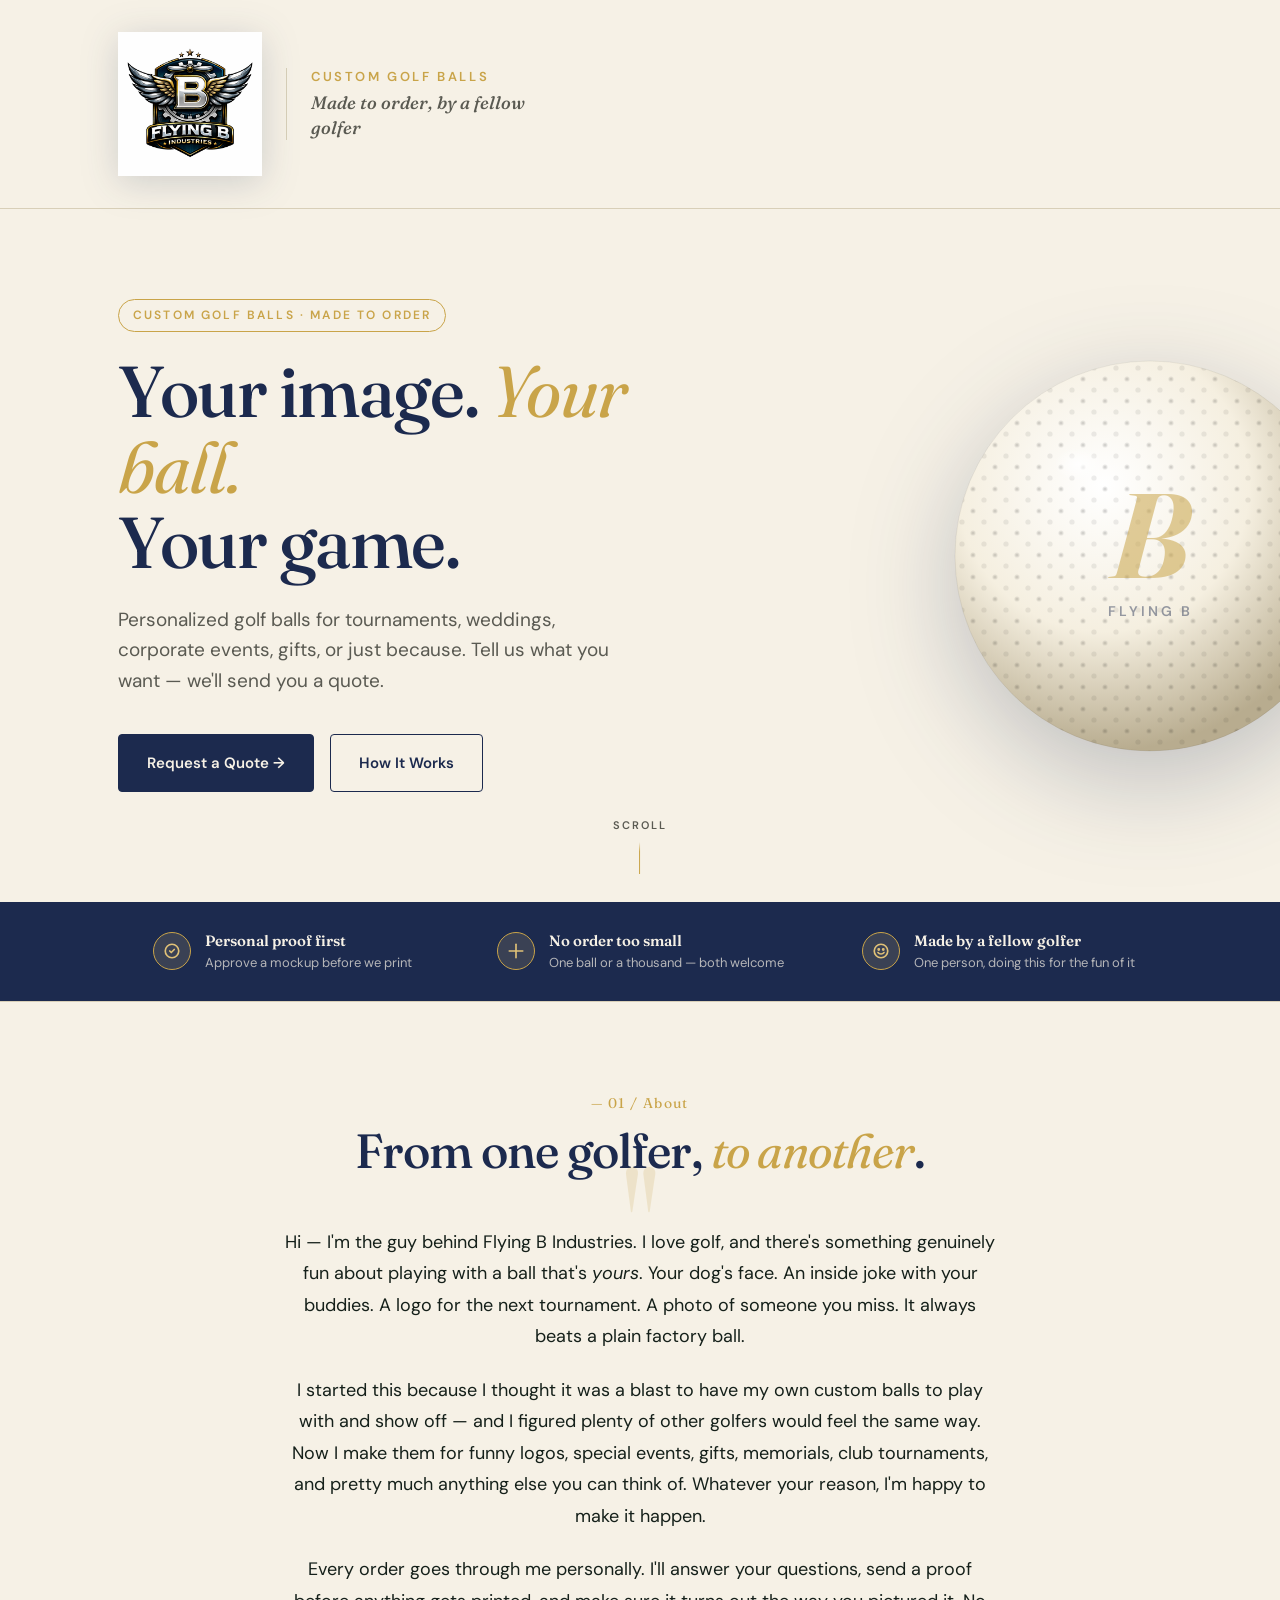
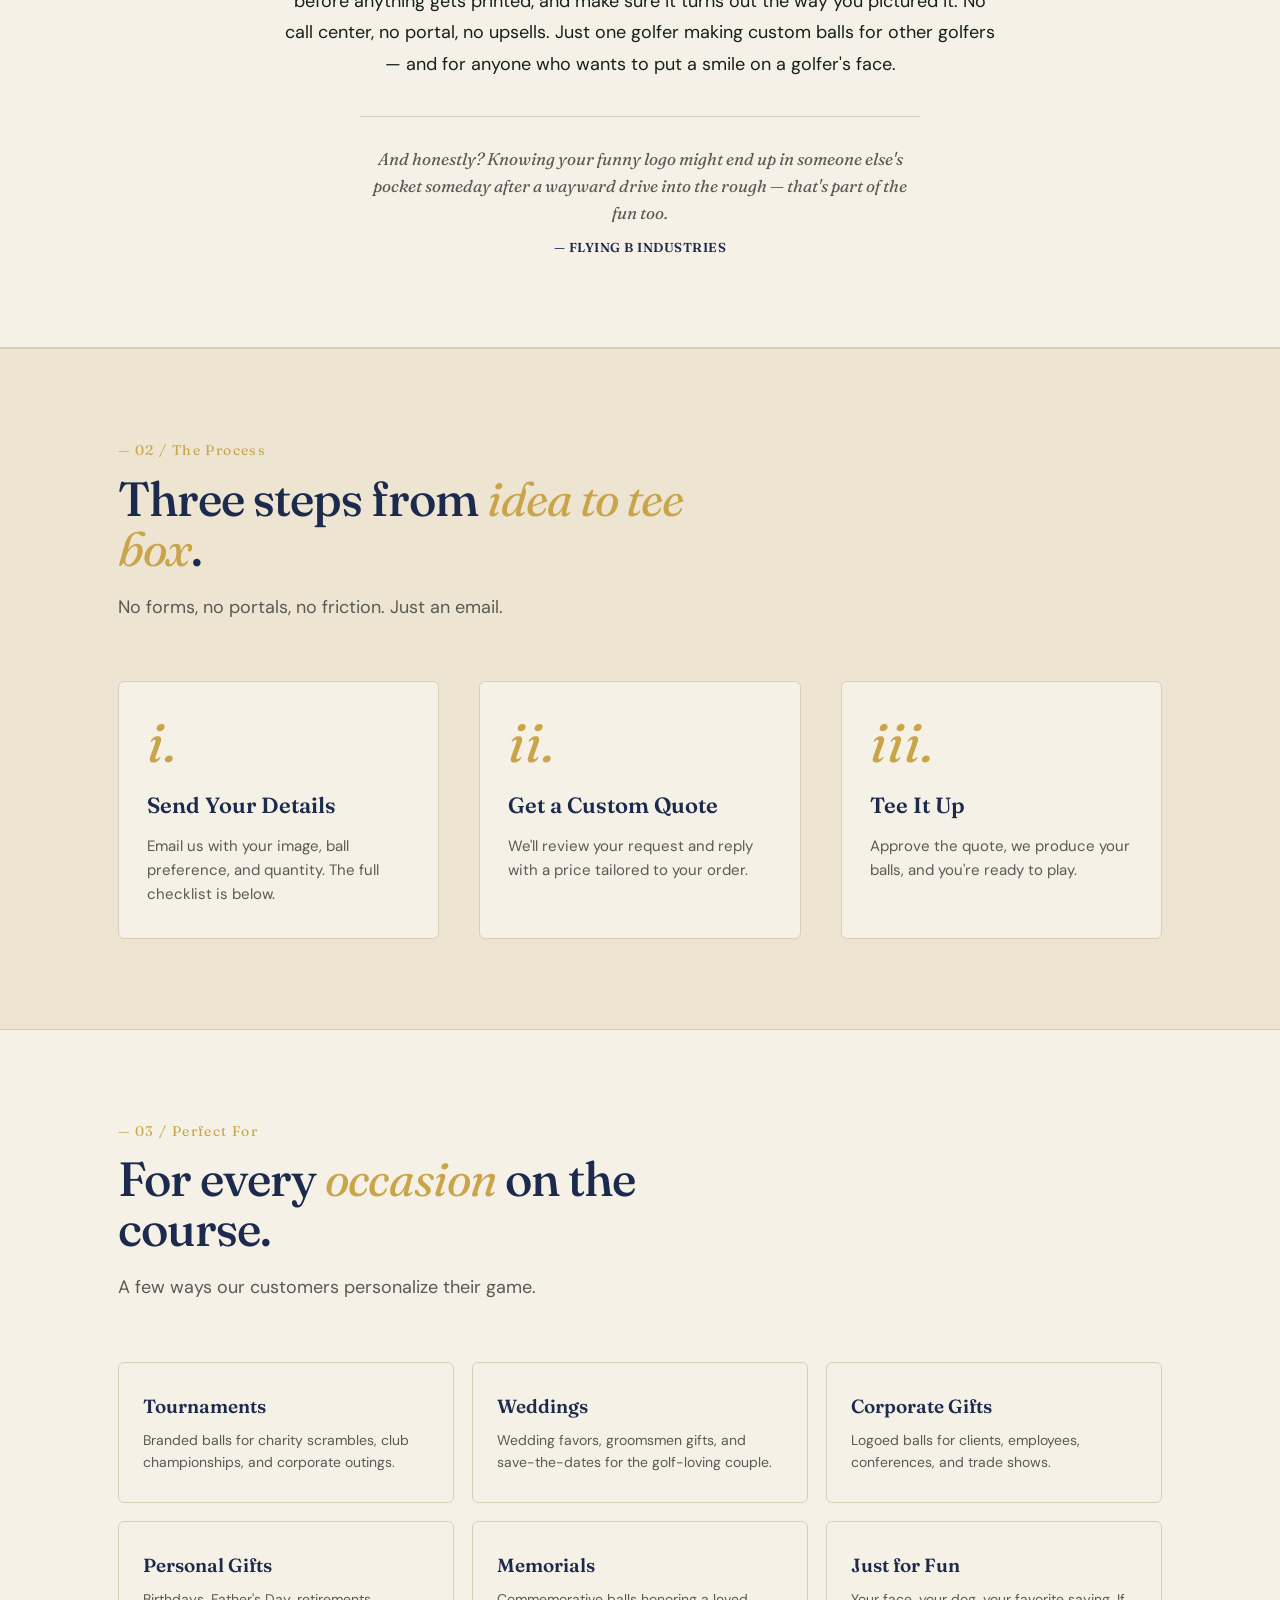
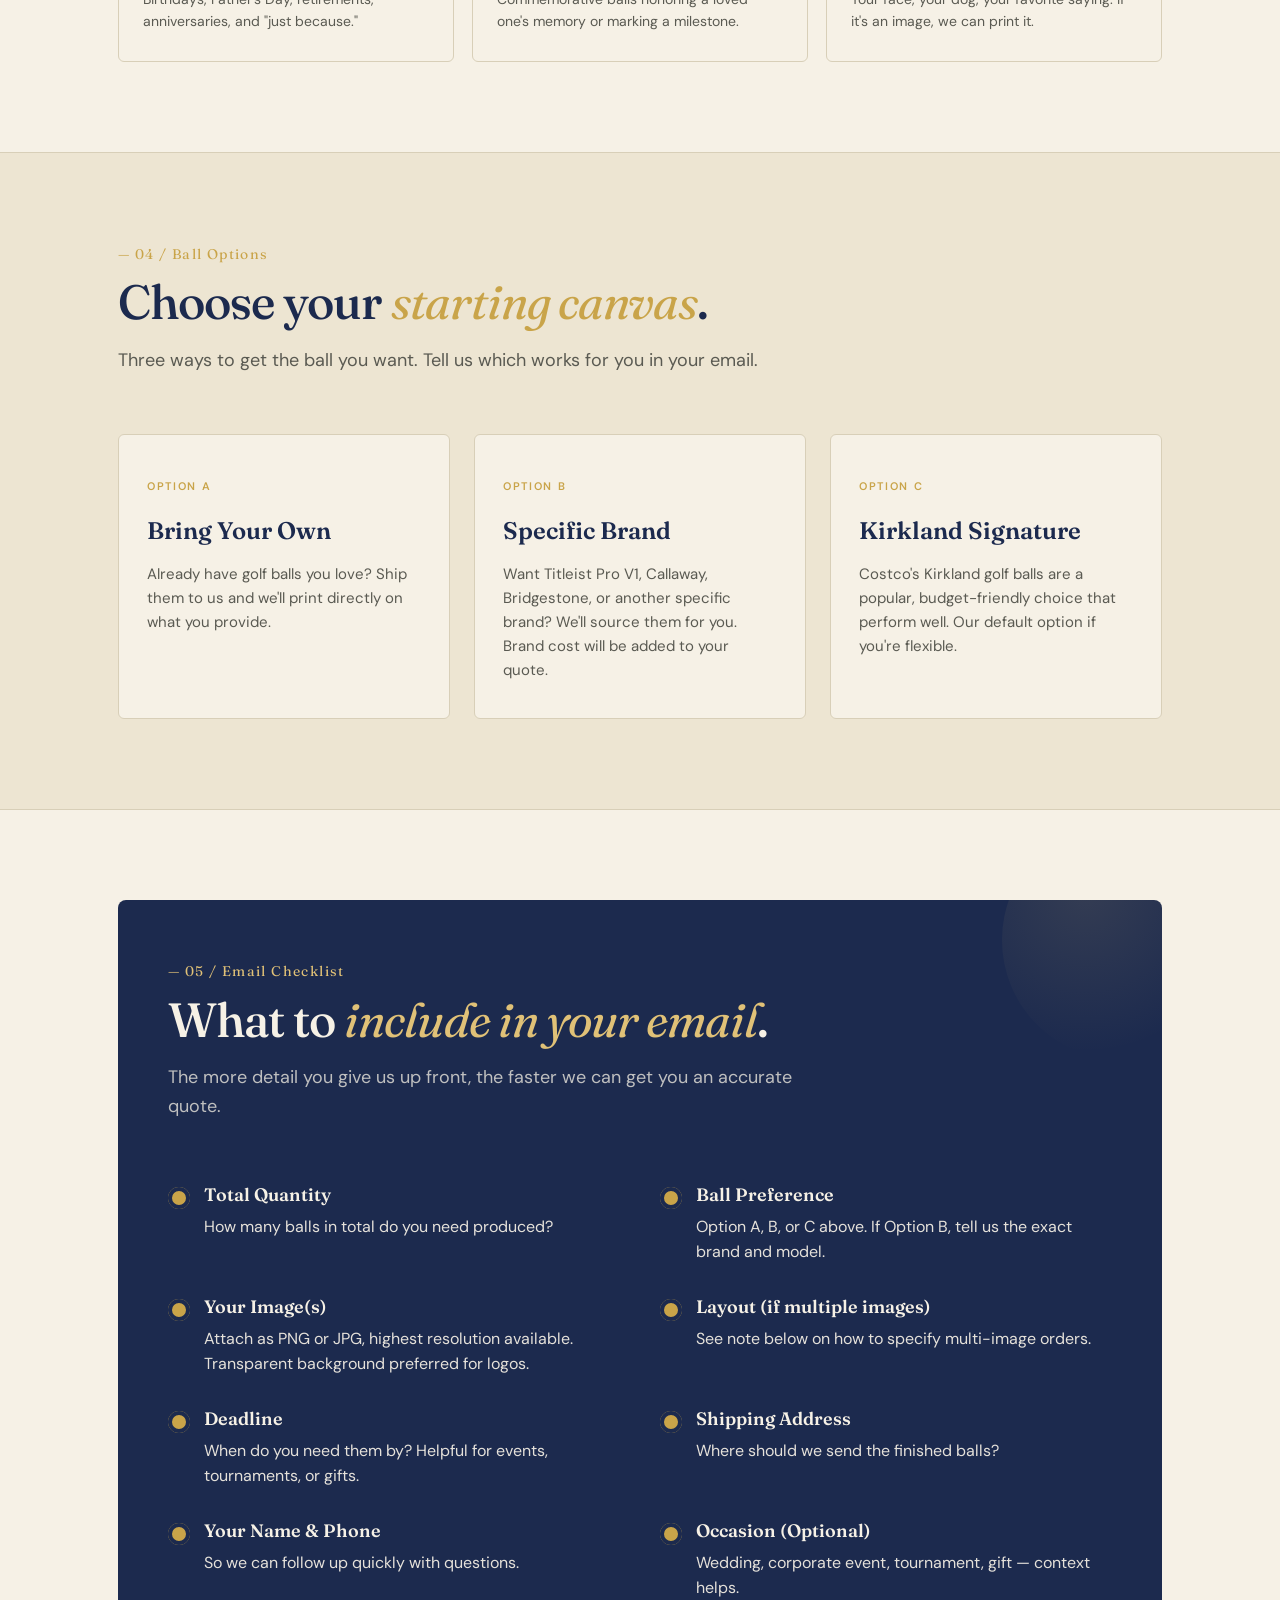
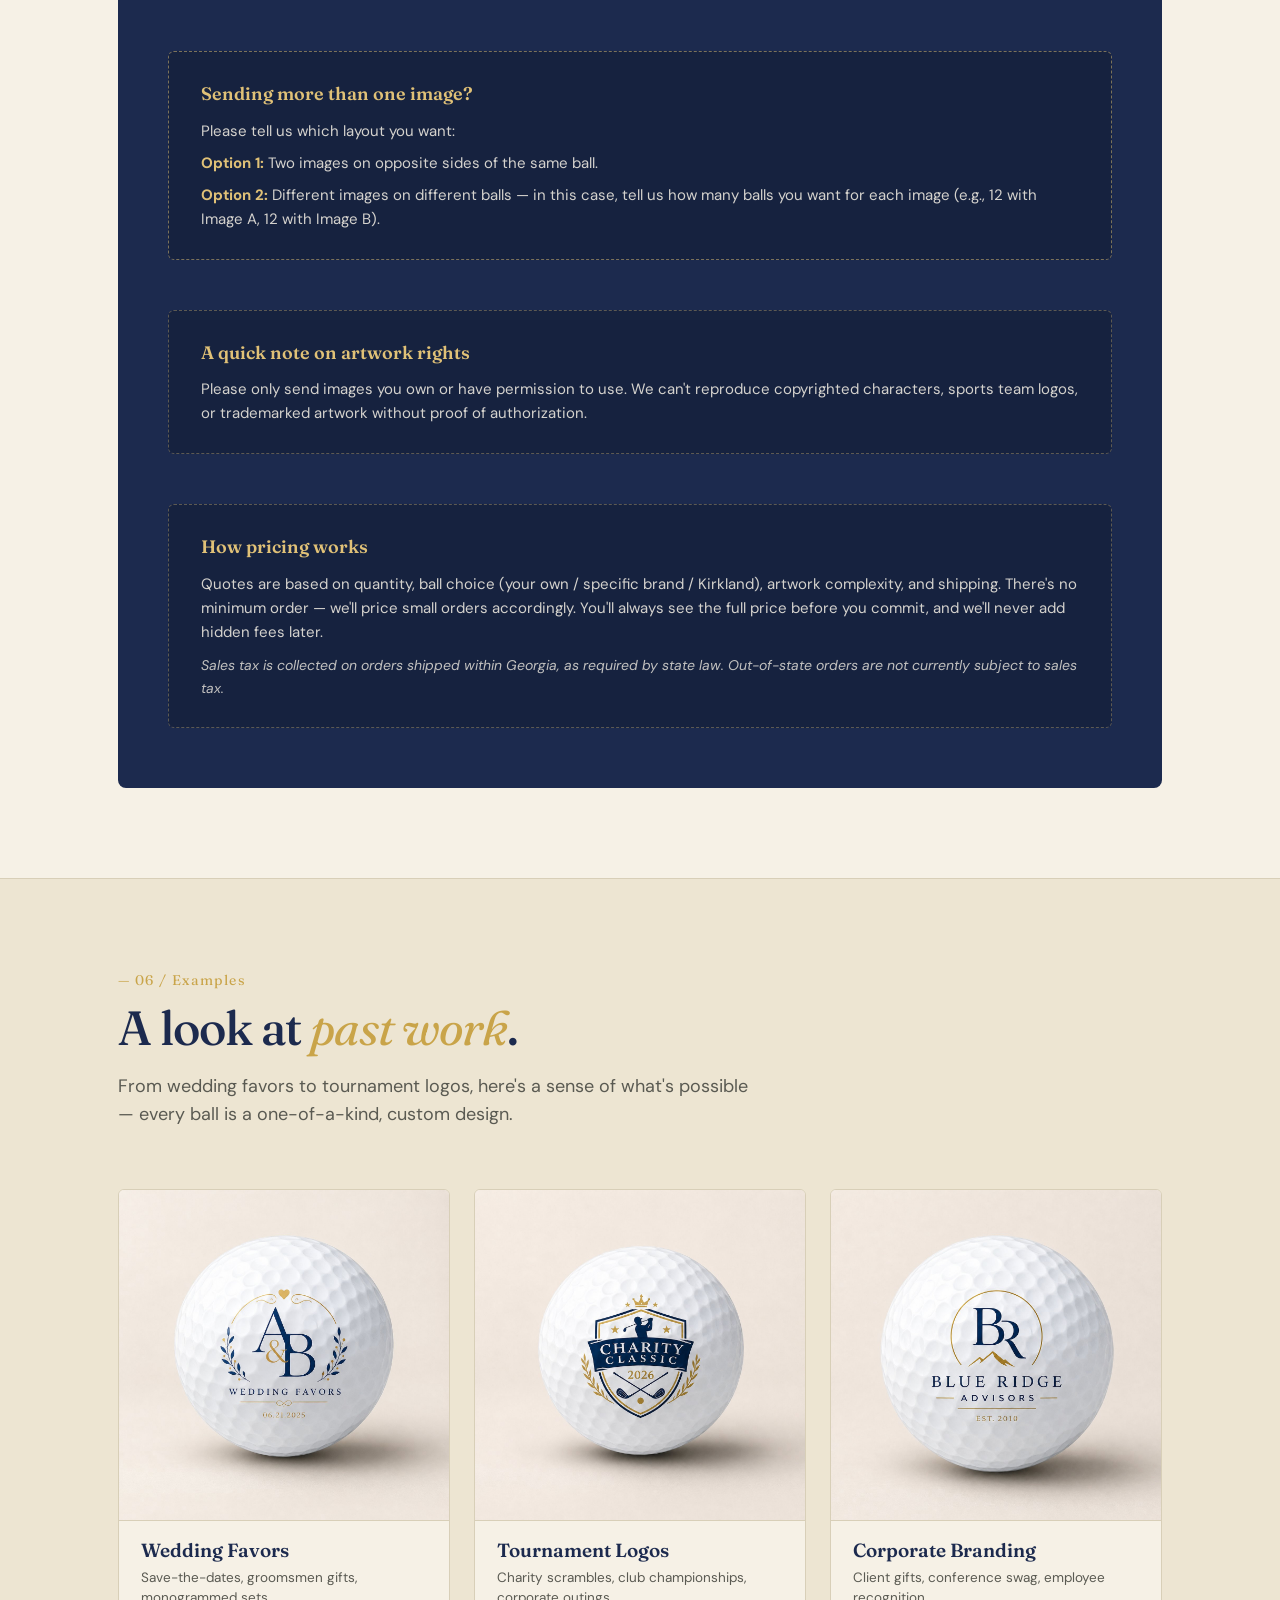
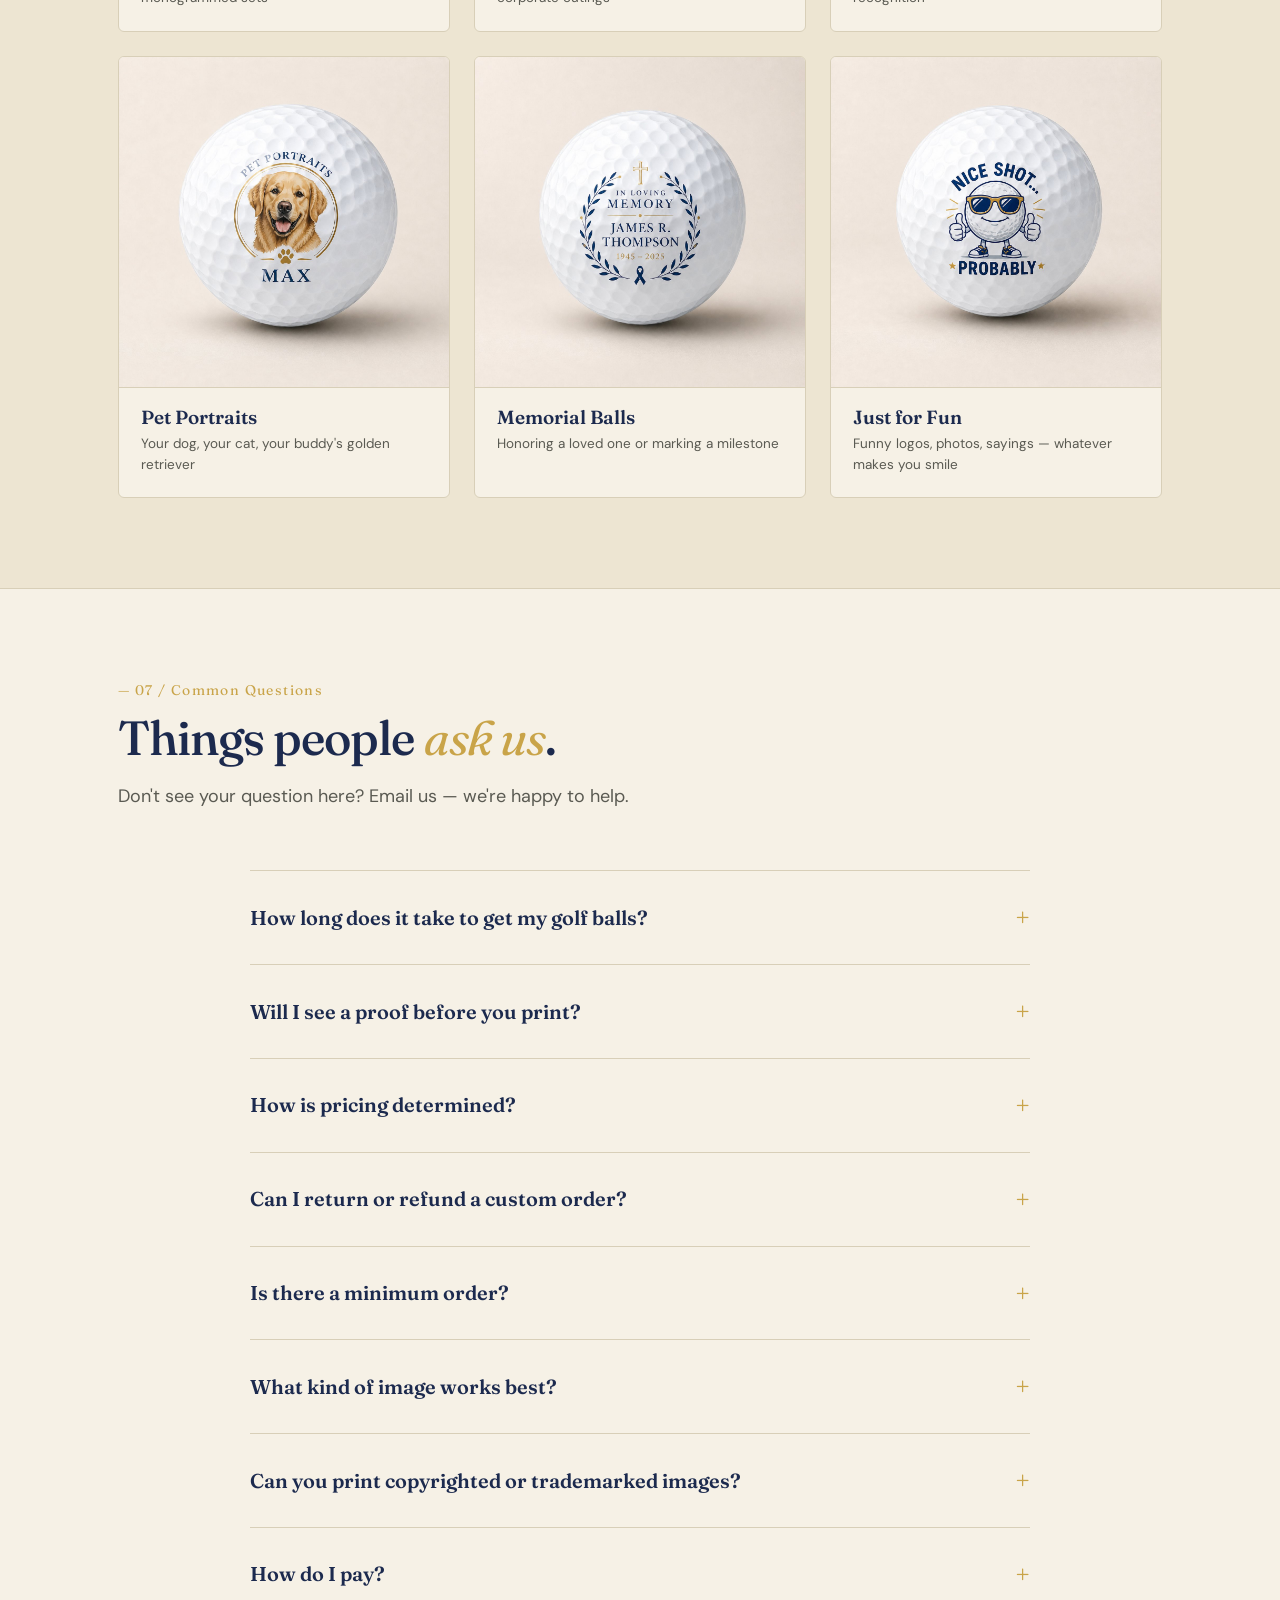
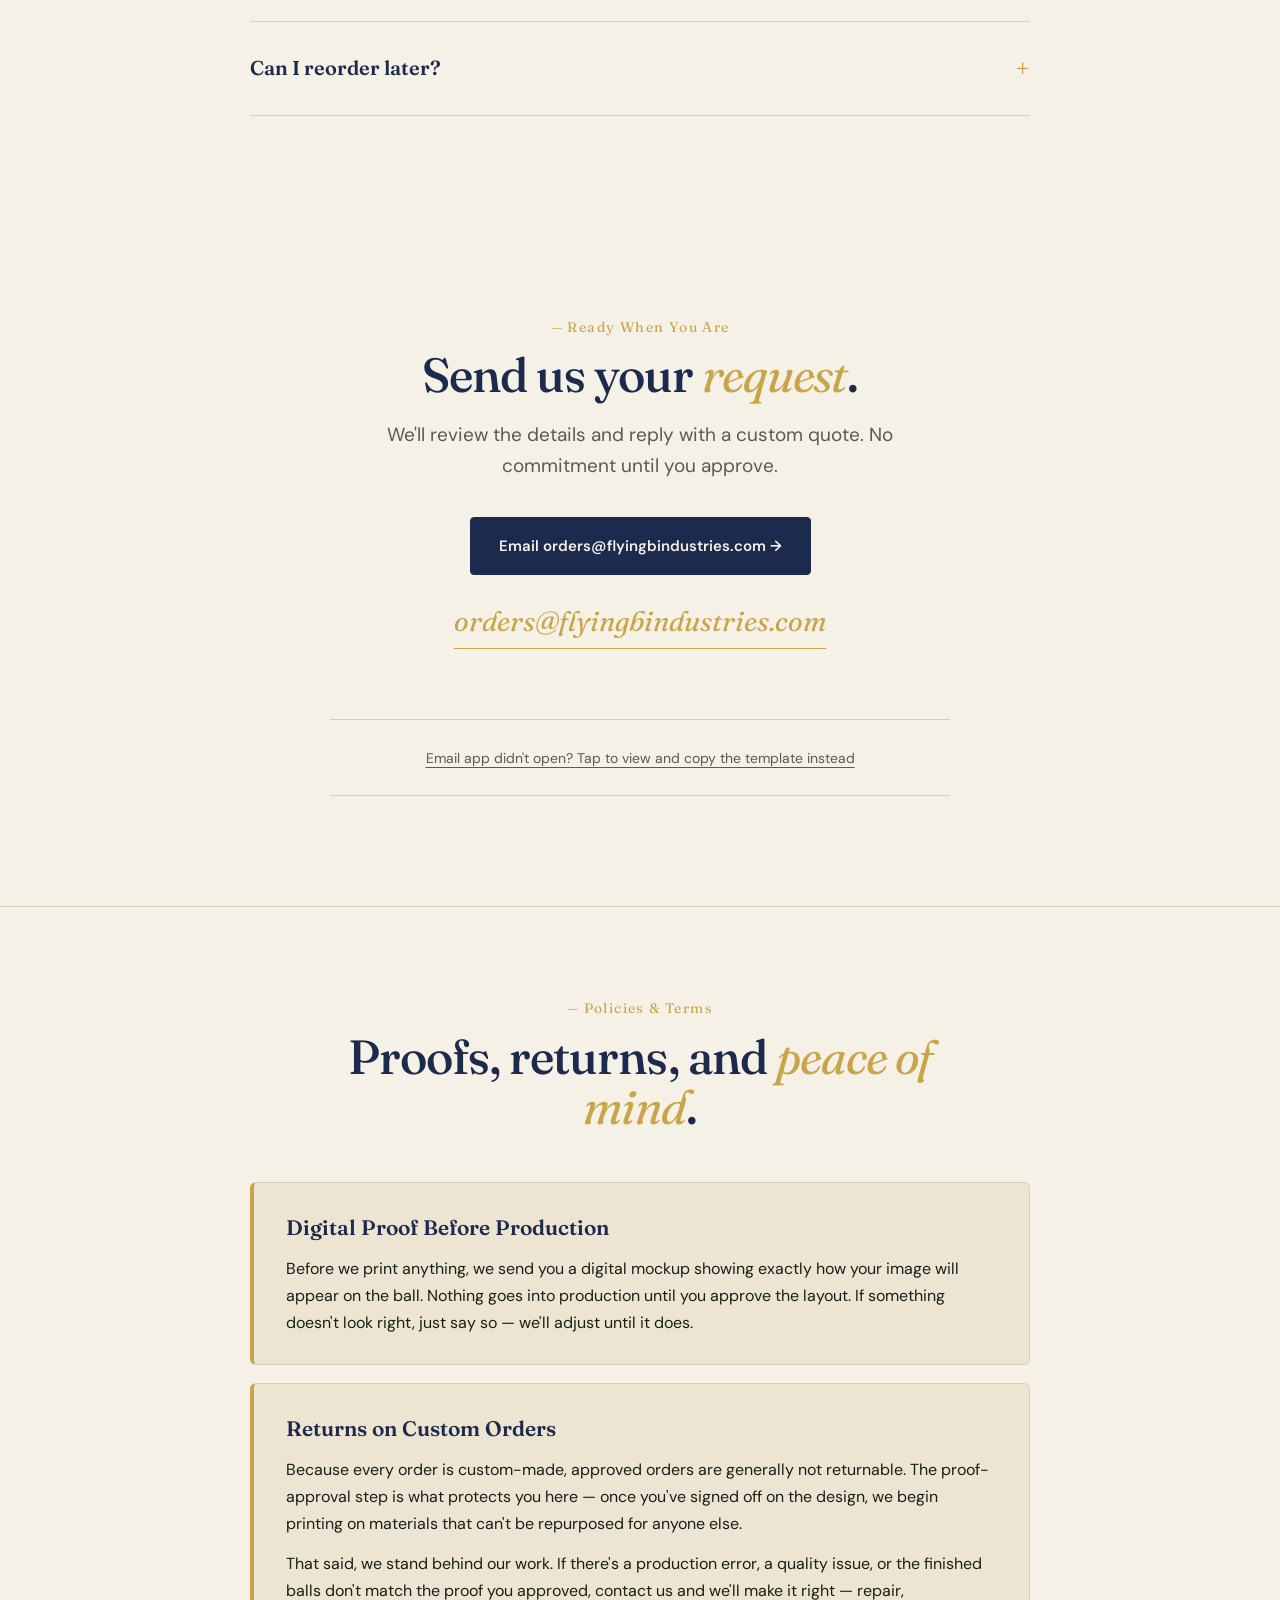
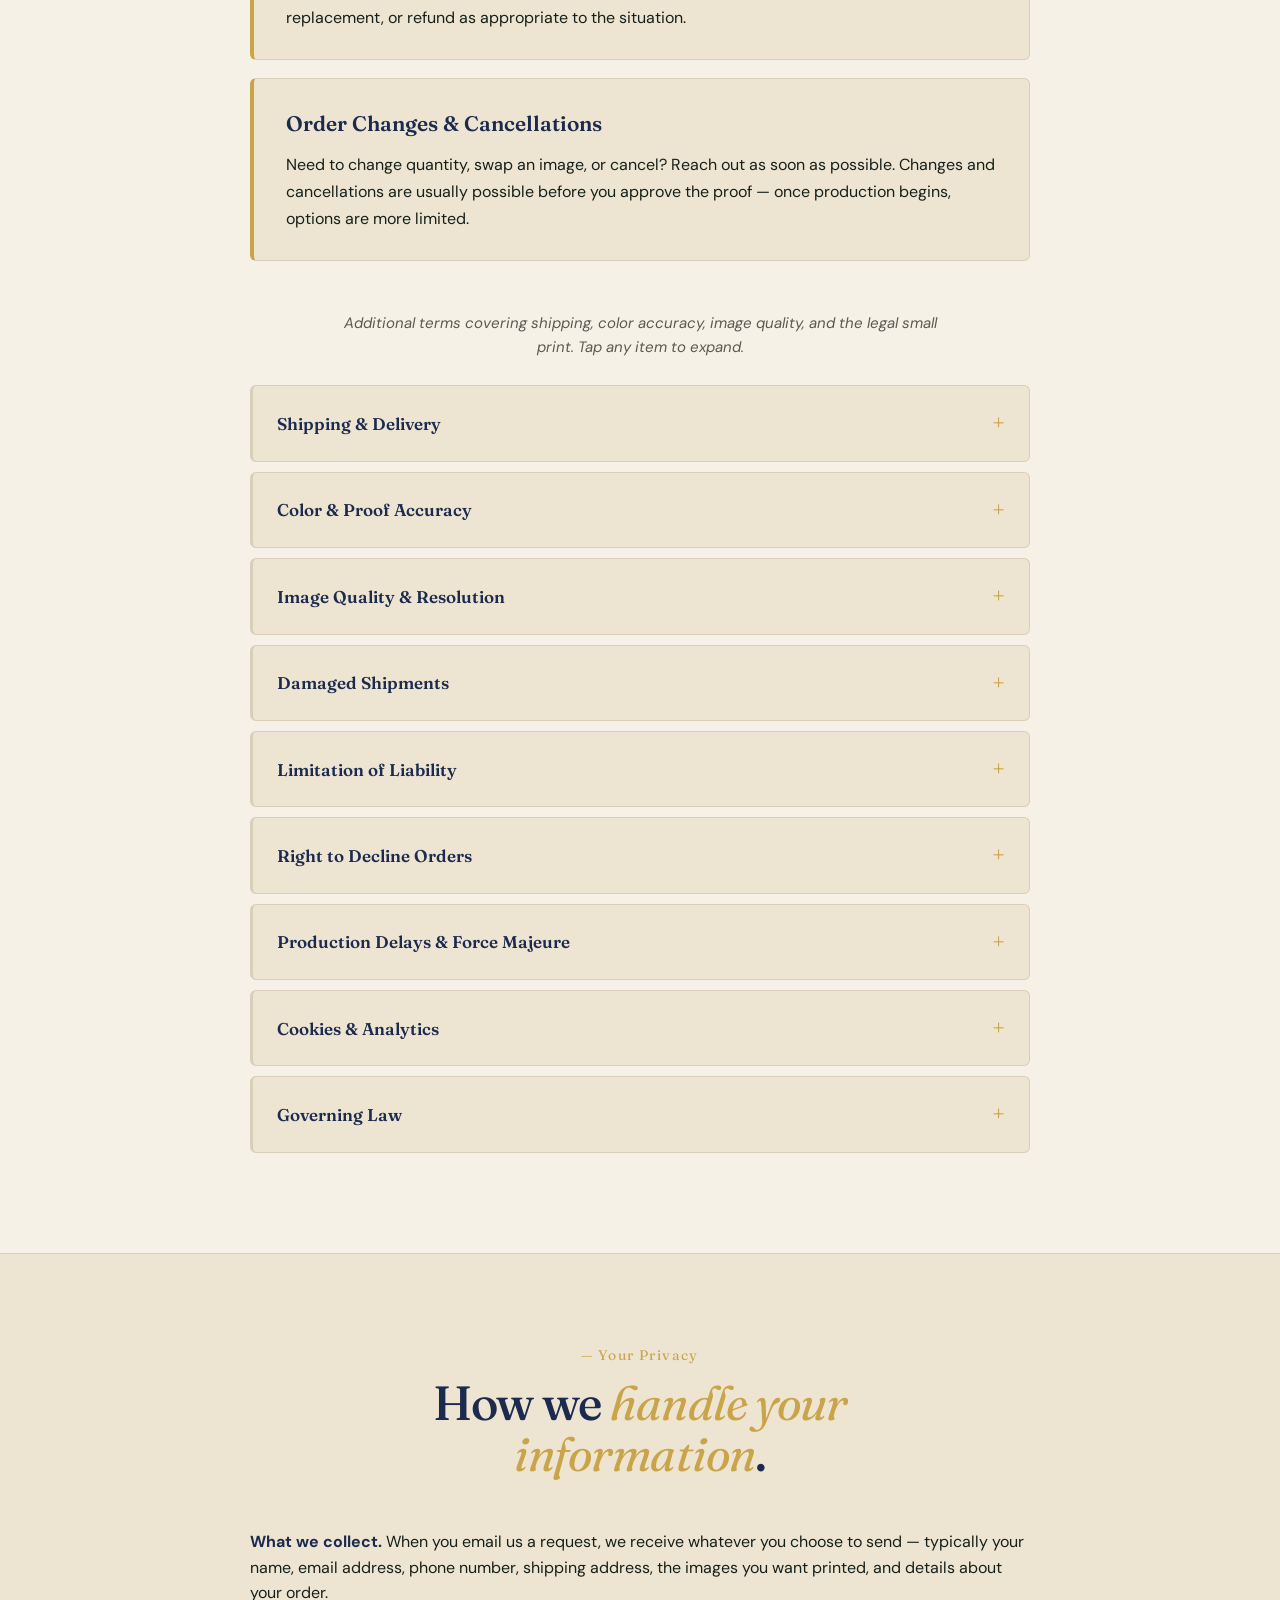
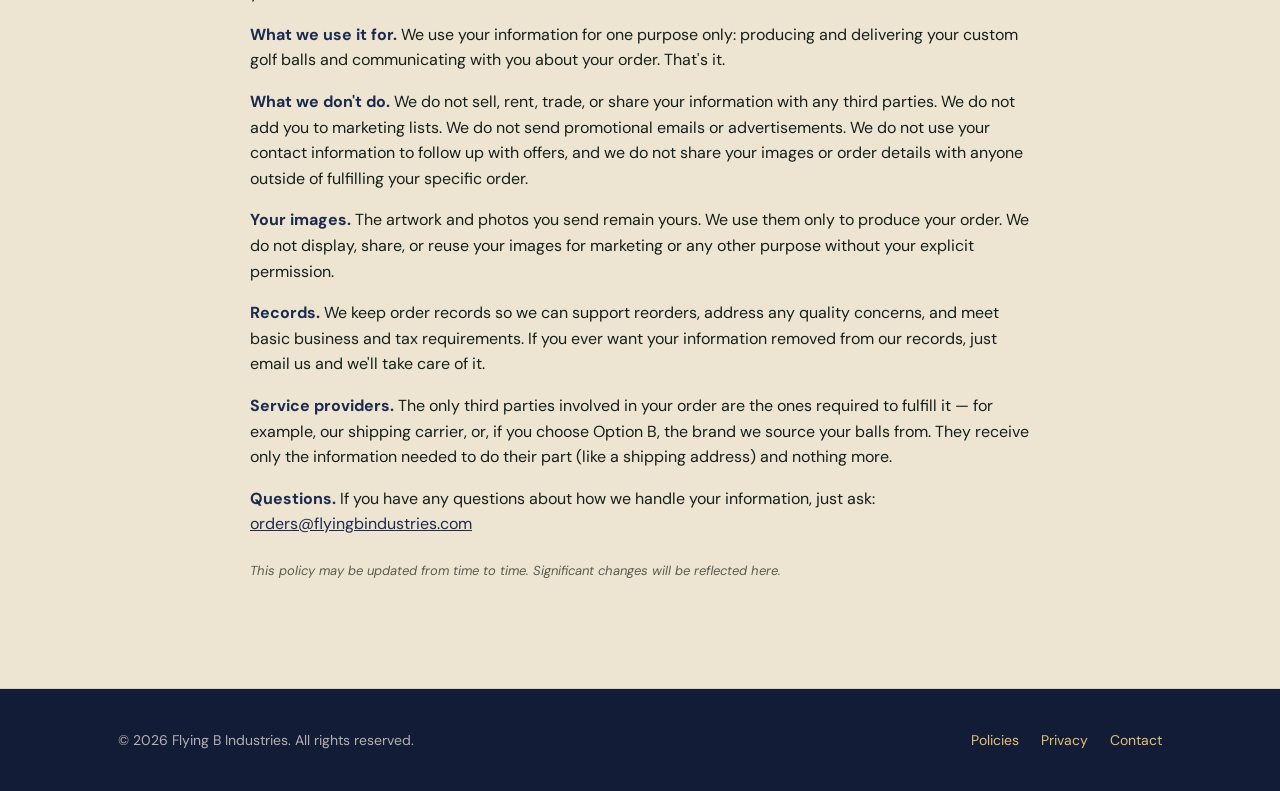
==== commit 8c4e0a72: "Add files via upload" ====
--- a/index.html
+++ b/index.html
@@ -25,6 +25,155 @@
 
 <!-- Theme color (used by mobile browsers, Safari pinned tabs) -->
 <meta name="theme-color" content="#1c2a4e" />
+
+<!-- Canonical URL — tells search engines this is the preferred URL for this page -->
+<link rel="canonical" href="https://flyingbindustries.com/" />
+
+<!-- Search engines: instructions for crawling and indexing -->
+<meta name="robots" content="index, follow, max-image-preview:large" />
+
+<!-- Keywords for completeness (low SEO value but harmless) -->
+<meta name="keywords" content="custom golf balls, personalized golf balls, custom printed golf balls, wedding favor golf balls, tournament golf balls, corporate logo golf balls, memorial golf balls, pet portrait golf balls, golf gifts" />
+
+<!-- Author / Publisher signal -->
+<meta name="author" content="Flying B Industries" />
+
+<!-- ===== STRUCTURED DATA (JSON-LD) =====
+     Tells Google explicitly: who you are, what you do, your logo, your service areas.
+     This is what causes your logo to appear in search results instead of a generic icon,
+     and helps Google build a Knowledge Panel for your business.
+-->
+<script type="application/ld+json">
+{
+  "@context": "https://schema.org",
+  "@graph": [
+    {
+      "@type": "Organization",
+      "@id": "https://flyingbindustries.com/#organization",
+      "name": "Flying B Industries",
+      "alternateName": "Flying B",
+      "url": "https://flyingbindustries.com/",
+      "logo": {
+        "@type": "ImageObject",
+        "url": "https://flyingbindustries.com/officialFlyingBLogo.png",
+        "width": 1024,
+        "height": 1024
+      },
+      "image": "https://flyingbindustries.com/officialFlyingBLogo.png",
+      "description": "Flying B Industries makes custom-printed golf balls for tournaments, weddings, corporate events, gifts, and memorials. Personally handled, no minimum order, made by a fellow golfer.",
+      "email": "orders@flyingbindustries.com",
+      "slogan": "Your image. Your ball. Your game."
+    },
+    {
+      "@type": "LocalBusiness",
+      "@id": "https://flyingbindustries.com/#business",
+      "name": "Flying B Industries",
+      "url": "https://flyingbindustries.com/",
+      "image": "https://flyingbindustries.com/officialFlyingBLogo.png",
+      "logo": "https://flyingbindustries.com/officialFlyingBLogo.png",
+      "description": "Custom-printed golf balls for any occasion — tournaments, weddings, corporate events, gifts, memorials, and just-for-fun designs. One golfer making personalized balls for other golfers.",
+      "email": "orders@flyingbindustries.com",
+      "priceRange": "$$",
+      "areaServed": {
+        "@type": "Country",
+        "name": "United States"
+      },
+      "knowsAbout": [
+        "Custom Golf Balls",
+        "Personalized Golf Balls",
+        "Tournament Logo Printing",
+        "Wedding Favor Golf Balls",
+        "Corporate Promotional Products",
+        "Memorial Golf Balls",
+        "Pet Portrait Golf Balls",
+        "Golf Gifts"
+      ]
+    },
+    {
+      "@type": "WebSite",
+      "@id": "https://flyingbindustries.com/#website",
+      "url": "https://flyingbindustries.com/",
+      "name": "Flying B Industries — Custom Golf Balls",
+      "description": "Personalized golf balls for tournaments, weddings, gifts, and special events.",
+      "publisher": {
+        "@id": "https://flyingbindustries.com/#organization"
+      },
+      "inLanguage": "en-US"
+    },
+    {
+      "@type": "Service",
+      "name": "Custom Golf Ball Printing",
+      "provider": {
+        "@id": "https://flyingbindustries.com/#organization"
+      },
+      "description": "Print custom logos, photos, monograms, and designs onto golf balls. Bring your own balls, request a specific brand (Titleist, Callaway, Bridgestone), or use Costco Kirkland Signature.",
+      "areaServed": "United States",
+      "serviceType": "Custom Printing"
+    },
+    {
+      "@type": "FAQPage",
+      "mainEntity": [
+        {
+          "@type": "Question",
+          "name": "How long does it take to get my golf balls?",
+          "acceptedAnswer": {
+            "@type": "Answer",
+            "text": "Turnaround depends on order size, ball option, and current production schedule. We'll provide a realistic timeline with your quote. If you have a hard deadline (event, tournament, gift date), let us know in your email."
+          }
+        },
+        {
+          "@type": "Question",
+          "name": "Will I see a proof before you print?",
+          "acceptedAnswer": {
+            "@type": "Answer",
+            "text": "Yes — for most orders we send a digital mockup of how your image will look on the ball before we produce anything. You'll have a chance to approve or request adjustments before we move forward."
+          }
+        },
+        {
+          "@type": "Question",
+          "name": "How is pricing determined?",
+          "acceptedAnswer": {
+            "@type": "Answer",
+            "text": "Quotes are based on quantity, ball choice (your own balls, a specific brand we source, or budget-friendly Kirkland), artwork complexity, and shipping. There's no minimum order. You'll always see the full price before committing, and there are no hidden fees added later."
+          }
+        },
+        {
+          "@type": "Question",
+          "name": "Can I return or refund a custom order?",
+          "acceptedAnswer": {
+            "@type": "Answer",
+            "text": "Because every order is custom-made, approved orders are generally not returnable — the proof-approval step protects you. However, if there's a production error, a quality issue, or the finished balls don't match the proof you approved, we'll make it right with a repair, replacement, or refund as appropriate."
+          }
+        },
+        {
+          "@type": "Question",
+          "name": "Is there a minimum order?",
+          "acceptedAnswer": {
+            "@type": "Answer",
+            "text": "No — there's no minimum. Reach out with the quantity you have in mind and we'll let you know what works. Smaller orders are welcome — we'll just price them accordingly."
+          }
+        },
+        {
+          "@type": "Question",
+          "name": "What kind of image works best for custom golf balls?",
+          "acceptedAnswer": {
+            "@type": "Answer",
+            "text": "High-resolution PNG or JPG files produce the best results. For logos and graphics, a PNG with a transparent background is ideal. For photos, the higher the resolution the better."
+          }
+        },
+        {
+          "@type": "Question",
+          "name": "Can you print copyrighted or trademarked images?",
+          "acceptedAnswer": {
+            "@type": "Answer",
+            "text": "Only with proof of authorization. We can't reproduce sports team logos, cartoon characters, or other trademarked artwork without permission from the rights holder. Your own logos, photos, and original artwork are no problem."
+          }
+        }
+      ]
+    }
+  ]
+}
+</script>
 
 <link rel="icon" type="image/png" href="officialFlyingBLogo.png">
 
@@ -859,6 +1008,97 @@
     margin-top: 24px;
     font-style: italic;
   }
+
+  /* POLICY (returns + proofs) */
+  .policy {
+    background: var(--cream);
+    border-top: 1px solid var(--line);
+  }
+  .policy-body {
+    max-width: 780px;
+    margin: 0 auto;
+  }
+  .policy-card {
+    background: var(--cream-deep);
+    border: 1px solid var(--line);
+    border-left: 4px solid var(--gold);
+    border-radius: 6px;
+    padding: 28px 32px;
+    margin-bottom: 18px;
+  }
+  .policy-card:last-child { margin-bottom: 0; }
+  .policy-card h3 {
+    font-family: 'Fraunces', serif;
+    font-weight: 600;
+    font-size: 21px;
+    color: var(--navy);
+    margin-bottom: 10px;
+  }
+  .policy-card p {
+    color: var(--ink);
+    font-size: 16px;
+    line-height: 1.7;
+    margin-bottom: 0;
+  }
+  .policy-card p + p { margin-top: 12px; }
+
+  /* TERMS & ADDITIONAL POLICIES (collapsible) */
+  .terms-intro {
+    text-align: center;
+    color: var(--muted);
+    font-size: 15px;
+    margin: 50px auto 26px;
+    max-width: 620px;
+    font-style: italic;
+  }
+  .terms-list {
+    max-width: 780px;
+    margin: 0 auto;
+  }
+  .terms-list details {
+    background: var(--cream-deep);
+    border: 1px solid var(--line);
+    border-left: 3px solid var(--line);
+    border-radius: 6px;
+    padding: 0;
+    margin-bottom: 10px;
+    transition: border-left-color 0.2s;
+  }
+  .terms-list details[open] {
+    border-left-color: var(--gold);
+  }
+  .terms-list summary {
+    cursor: pointer;
+    font-family: 'Fraunces', serif;
+    font-size: 17px;
+    font-weight: 600;
+    color: var(--navy);
+    padding: 18px 24px;
+    list-style: none;
+    display: flex;
+    justify-content: space-between;
+    align-items: center;
+    gap: 12px;
+  }
+  .terms-list summary::-webkit-details-marker { display: none; }
+  .terms-list summary::after {
+    content: '+';
+    font-family: 'Fraunces', serif;
+    font-size: 24px;
+    color: var(--gold);
+    font-weight: 400;
+    flex-shrink: 0;
+    transition: transform 0.2s;
+  }
+  .terms-list details[open] summary::after { content: '−'; }
+  .terms-list details > div {
+    padding: 0 24px 22px;
+    color: var(--ink);
+    font-size: 15px;
+    line-height: 1.7;
+  }
+  .terms-list details > div p { margin-bottom: 12px; }
+  .terms-list details > div p:last-child { margin-bottom: 0; }
 
   /* FOOTER */
   footer {
@@ -1193,6 +1433,12 @@
         <h4>A quick note on artwork rights</h4>
         <p>Please only send images you own or have permission to use. We can't reproduce copyrighted characters, sports team logos, or trademarked artwork without proof of authorization.</p>
       </div>
+
+      <div class="layout-note" style="border-color: rgba(224, 193, 119, 0.35);">
+        <h4>How pricing works</h4>
+        <p>Quotes are based on quantity, ball choice (your own / specific brand / Kirkland), artwork complexity, and shipping. There's no minimum order — we'll price small orders accordingly. You'll always see the full price before you commit, and we'll never add hidden fees later.</p>
+        <p style="margin-top:10px;font-size:14px;opacity:0.9;"><em>Sales tax is collected on orders shipped within Georgia, as required by state law. Out-of-state orders are not currently subject to sales tax.</em></p>
+      </div>
     </div>
   </div>
 </section>
@@ -1207,7 +1453,7 @@
     <div class="gallery">
       <div class="gallery-item">
         <div class="gallery-photo">
-          <img src="Wedding_Favors.png" alt="Custom golf ball with monogrammed wedding favor design featuring A & B initials and a date" loading="lazy" />
+          <img src="Wedding_Favors.png" alt="Custom personalized wedding favor golf ball with monogrammed initials and wedding date" loading="lazy" />
         </div>
         <div class="gallery-caption">
           <h4>Wedding Favors</h4>
@@ -1217,7 +1463,7 @@
 
       <div class="gallery-item">
         <div class="gallery-photo">
-          <img src="Tournament_Logos.png" alt="Custom golf ball with Charity Classic 2026 tournament shield logo" loading="lazy" />
+          <img src="Tournament_Logos.png" alt="Custom golf tournament logo printed on a golf ball with shield design and event date" loading="lazy" />
         </div>
         <div class="gallery-caption">
           <h4>Tournament Logos</h4>
@@ -1227,7 +1473,7 @@
 
       <div class="gallery-item">
         <div class="gallery-photo">
-          <img src="Corporate_Branding.png" alt="Custom golf ball with Blue Ridge Advisors corporate branding" loading="lazy" />
+          <img src="Corporate_Branding.png" alt="Custom corporate logo golf ball for promotional gifts and company branding" loading="lazy" />
         </div>
         <div class="gallery-caption">
           <h4>Corporate Branding</h4>
@@ -1237,7 +1483,7 @@
 
       <div class="gallery-item">
         <div class="gallery-photo">
-          <img src="Pet_Portraits.png" alt="Custom golf ball featuring a golden retriever pet portrait named Max" loading="lazy" />
+          <img src="Pet_Portraits.png" alt="Custom golf ball with personalized pet portrait of a golden retriever" loading="lazy" />
         </div>
         <div class="gallery-caption">
           <h4>Pet Portraits</h4>
@@ -1247,7 +1493,7 @@
 
       <div class="gallery-item">
         <div class="gallery-photo">
-          <img src="Memorial_Balls.png" alt="Custom memorial golf ball with In Loving Memory inscription and laurel wreath" loading="lazy" />
+          <img src="Memorial_Balls.png" alt="Custom memorial golf ball with In Loving Memory inscription and laurel wreath design" loading="lazy" />
         </div>
         <div class="gallery-caption">
           <h4>Memorial Balls</h4>
@@ -1257,7 +1503,7 @@
 
       <div class="gallery-item">
         <div class="gallery-photo">
-          <img src="Just_for_Fun.png" alt="Custom golf ball with cartoon character and Nice Shot... Probably text" loading="lazy" />
+          <img src="Just_for_Fun.png" alt="Custom funny golf ball with cartoon character design and humorous text" loading="lazy" />
         </div>
         <div class="gallery-caption">
           <h4>Just for Fun</h4>
@@ -1283,6 +1529,14 @@
       <details>
         <summary>Will I see a proof before you print?</summary>
         <p>Yes — for most orders we'll send you a digital mockup of how your image will look on the ball before we produce anything. You'll have a chance to approve or request adjustments before we move forward.</p>
+      </details>
+      <details>
+        <summary>How is pricing determined?</summary>
+        <p>Quotes are based on quantity, ball choice (your own balls, a specific brand we source, or budget-friendly Kirkland), artwork complexity, and shipping. There's no minimum order — we'll price small orders accordingly. You'll always see the full price before committing, and there are no hidden fees added later.</p>
+      </details>
+      <details>
+        <summary>Can I return or refund a custom order?</summary>
+        <p>Because every order is custom-made, approved orders are generally not returnable — the proof-approval step is what protects you, since once you've signed off on the design, we begin printing on materials that can't be repurposed. That said, if there's a production error, a quality issue, or the finished balls don't match the proof you approved, contact us and we'll make it right — repair, replacement, or refund as appropriate.</p>
       </details>
       <details>
         <summary>Is there a minimum order?</summary>
@@ -1375,6 +1629,107 @@
   </div>
 </section>
 
+<section class="policy" id="policies">
+  <div class="container">
+    <div class="section-head" style="text-align:center; margin: 0 auto 50px;">
+      <div class="section-num">— Policies & Terms</div>
+      <h2>Proofs, returns, and <em>peace of mind</em>.</h2>
+    </div>
+    <div class="policy-body">
+      <div class="policy-card">
+        <h3>Digital Proof Before Production</h3>
+        <p>Before we print anything, we send you a digital mockup showing exactly how your image will appear on the ball. Nothing goes into production until you approve the layout. If something doesn't look right, just say so — we'll adjust until it does.</p>
+      </div>
+      <div class="policy-card">
+        <h3>Returns on Custom Orders</h3>
+        <p>Because every order is custom-made, approved orders are generally not returnable. The proof-approval step is what protects you here — once you've signed off on the design, we begin printing on materials that can't be repurposed for anyone else.</p>
+        <p>That said, we stand behind our work. If there's a production error, a quality issue, or the finished balls don't match the proof you approved, contact us and we'll make it right — repair, replacement, or refund as appropriate to the situation.</p>
+      </div>
+      <div class="policy-card">
+        <h3>Order Changes & Cancellations</h3>
+        <p>Need to change quantity, swap an image, or cancel? Reach out as soon as possible. Changes and cancellations are usually possible before you approve the proof — once production begins, options are more limited.</p>
+      </div>
+    </div>
+
+    <p class="terms-intro">Additional terms covering shipping, color accuracy, image quality, and the legal small print. Tap any item to expand.</p>
+
+    <div class="terms-list">
+      <details>
+        <summary>Shipping & Delivery</summary>
+        <div>
+          <p>We ship throughout the United States. Once your order is shipped, you'll receive a tracking number by email. Standard shipping is via USPS or UPS, with the carrier chosen based on package size and your location.</p>
+          <p>Delivery times vary by carrier and destination, typically 3–7 business days within the continental US after shipping. Expedited options are available — let us know if you have a hard deadline and we'll work something out.</p>
+          <p>If a package is lost or damaged in transit, we'll work with you and the carrier to resolve it (file claims, replace the order if confirmed lost, etc.). International orders are by request only — please contact us before placing one.</p>
+        </div>
+      </details>
+
+      <details>
+        <summary>Color & Proof Accuracy</summary>
+        <div>
+          <p>Colors may appear slightly different on the printed ball than they do on your screen. This is due to monitor calibration, the printing process, and the way ink interacts with the ball's surface. The digital proof we send is the closest representation of how the final product will look.</p>
+          <p>If exact color matching is critical for your project (for example, matching a specific corporate brand color), let us know in your initial email so we can discuss whether we can accommodate it.</p>
+        </div>
+      </details>
+
+      <details>
+        <summary>Image Quality & Resolution</summary>
+        <div>
+          <p>The print quality of your finished balls depends entirely on the quality of the image you provide. Low-resolution, blurry, or pixelated source files will produce low-resolution, blurry, or pixelated prints — there's no way to add detail that wasn't there to begin with.</p>
+          <p>For best results: send the highest-resolution PNG or JPG you have. For logos and graphics, vector files (SVG, AI, EPS) or PNGs with transparent backgrounds are ideal. For photos, original camera or phone files are better than screenshots or images saved from social media.</p>
+          <p>If we have concerns about whether your file will produce a good result, we'll let you know before sending the proof so you have a chance to provide a better version.</p>
+        </div>
+      </details>
+
+      <details>
+        <summary>Damaged Shipments</summary>
+        <div>
+          <p>If your shipment arrives visibly damaged, please contact us within 7 days of delivery with photos of the packaging and the damaged contents. This helps us file a claim with the carrier and arrange a replacement quickly.</p>
+          <p>Reports made after 7 days are harder to resolve because most carriers require timely claims, but we'll always do our best to help.</p>
+        </div>
+      </details>
+
+      <details>
+        <summary>Limitation of Liability</summary>
+        <div>
+          <p>In the event of a quality issue, production error, or other problem with your order, our maximum liability is the total amount you paid for the affected portion of the order.</p>
+          <p>Flying B Industries is not responsible for indirect, incidental, or consequential damages — for example, costs related to events, gifts, or other purposes the balls were intended for. We do everything we can to deliver on time and as expected, but ultimately the balls themselves are what we're responsible for.</p>
+        </div>
+      </details>
+
+      <details>
+        <summary>Right to Decline Orders</summary>
+        <div>
+          <p>We reserve the right to decline any order for any reason, including but not limited to: requests involving copyrighted or trademarked content without proper authorization, content we consider offensive or inappropriate, files we cannot produce to our quality standards, or requests we're unable to fulfill on the requested timeline.</p>
+          <p>If we decline an order, we'll let you know promptly and refund any payment that's already been made.</p>
+        </div>
+      </details>
+
+      <details>
+        <summary>Production Delays & Force Majeure</summary>
+        <div>
+          <p>Most orders ship on schedule, but production timelines can occasionally be affected by factors outside our control: ball availability from suppliers (especially for Option B specific-brand orders), shipping carrier delays, weather events, equipment issues, or other unforeseen circumstances.</p>
+          <p>If a delay affects your order, we'll communicate as soon as we're aware. For time-sensitive orders, please share your deadline up front so we can confirm whether we can meet it before you commit.</p>
+        </div>
+      </details>
+
+      <details>
+        <summary>Cookies & Analytics</summary>
+        <div>
+          <p>This website uses Google Analytics to understand how visitors find and use the site. Google Analytics sets cookies that collect anonymous usage data — pages viewed, approximate location, device and browser type, and how visitors interact with the page.</p>
+          <p>No personally identifying information is collected through analytics. We use this data only to improve the site and decide which features are working. You can opt out of Google Analytics tracking using the official Google opt-out browser add-on if you prefer.</p>
+        </div>
+      </details>
+
+      <details>
+        <summary>Governing Law</summary>
+        <div>
+          <p>These terms and any orders placed with Flying B Industries are governed by the laws of the State of Georgia, United States. Any disputes will be resolved in Paulding County, Georgia, and both parties agree to that jurisdiction.</p>
+        </div>
+      </details>
+    </div>
+  </div>
+</section>
+
 <section class="privacy" id="privacy">
   <div class="container">
     <div class="section-head" style="text-align:center; margin: 0 auto 50px;">
@@ -1405,6 +1760,7 @@
   <div class="container footer-inner">
     <p>© <span id="year"></span> Flying B Industries. All rights reserved.</p>
     <div class="footer-links">
+      <a href="#policies">Policies</a>
       <a href="#privacy">Privacy</a>
       <a href="mailto:orders@flyingbindustries.com">Contact</a>
     </div>
@@ -1413,6 +1769,17 @@
 
 <script>
   document.getElementById('year').textContent = new Date().getFullYear();
+
+  /* ===== ANALYTICS HELPER ===== */
+  // Wrapper that no-ops gracefully if gtag isn't loaded (ad blockers, GA outage, etc.)
+  function track(eventName, params) {
+    if (typeof gtag !== 'function') return;
+    try {
+      gtag('event', eventName, params || {});
+    } catch (e) {
+      console.warn('Analytics event failed:', e);
+    }
+  }
 
   /* ===== QR CODE VISITOR DETECTION =====
      Triggers when URL has ?qr=... parameter (from QR codes printed on golf balls).
@@ -1442,6 +1809,14 @@
     } catch (e) { /* old browsers — non-fatal */ }
 
     const ballId = (qr === '1' || qr.toLowerCase() === 'true') ? null : qr;
+
+    // ANALYTICS: Track this as a QR-driven visit.
+    // event_label captures the specific ball ID, or 'generic' for ?qr=1 type codes.
+    track('qr_visit', {
+      event_category: 'qr',
+      event_label: ballId || 'generic',
+      has_ball_id: !!ballId
+    });
 
     // 1. Show the banner.
     document.body.classList.add('qr-visitor');
@@ -1532,6 +1907,7 @@
 
   function dismissQrBanner() {
     document.body.classList.remove('qr-visitor');
+    track('qr_banner_dismissed', { event_category: 'qr' });
   }
 
   function copyTemplate(btn) {
@@ -1546,6 +1922,10 @@
         btn.textContent = '\u2713 Copied!';
         btn.classList.add('copied');
         reset();
+        track('template_copy', {
+          event_category: 'lead',
+          is_qr_visitor: document.body.classList.contains('qr-visitor')
+        });
       }).catch(() => fallbackCopy(btn, reset));
     } else {
       fallbackCopy(btn, reset);
@@ -1563,11 +1943,58 @@
       btn.textContent = '\u2713 Copied!';
       btn.classList.add('copied');
       reset();
+      track('template_copy', {
+        event_category: 'lead',
+        is_qr_visitor: document.body.classList.contains('qr-visitor')
+      });
     } catch (e) {
       alert('Could not copy automatically. Please select and copy the template text manually.');
     }
     selection.removeAllRanges();
   }
+
+  /* ===== ANALYTICS: QUOTE REQUEST CLICK TRACKING =====
+     Fires whenever any mailto: link to orders@flyingbindustries.com is clicked.
+     Identifies WHICH link was clicked (CTA button, footer, QR banner, etc.) so
+     you can see in GA4 which call-to-action drives the most leads, and whether
+     QR-arriving visitors convert at higher rates than regular visitors.
+  */
+  document.querySelectorAll('a[href^="mailto:orders@flyingbindustries.com"]').forEach(function(link) {
+    link.addEventListener('click', function() {
+      // Categorize the link by where it sits on the page.
+      let location = 'other';
+      if (link.classList.contains('btn-primary'))         location = 'cta_button';
+      else if (link.id === 'qr-tell-link')                location = 'qr_banner';
+      else if (link.classList.contains('email-display'))  location = 'cta_email_text';
+      else if (link.closest('footer'))                    location = 'footer';
+      else if (link.closest('.privacy-body'))             location = 'privacy_section';
+
+      track('quote_request_click', {
+        event_category: 'lead',
+        event_label: location,
+        is_qr_visitor: document.body.classList.contains('qr-visitor')
+      });
+    });
+  });
+
+  /* ===== ANALYTICS: FAQ ENGAGEMENT TRACKING =====
+     Fires when a customer expands an FAQ question. Tells you which questions
+     visitors care about most — useful for spotting gaps to address proactively
+     on the page (e.g., if "How do I pay?" is the most-opened FAQ, you might
+     want to surface payment info higher up).
+  */
+  document.querySelectorAll('#faq details').forEach(function(d) {
+    d.addEventListener('toggle', function() {
+      if (!d.open) return; // Only track opens, not closes
+      const summary = d.querySelector('summary');
+      const question = summary ? summary.textContent.trim() : 'unknown';
+      track('faq_open', {
+        event_category: 'engagement',
+        event_label: question,
+        is_qr_visitor: document.body.classList.contains('qr-visitor')
+      });
+    });
+  });
 </script>
 
 </body>
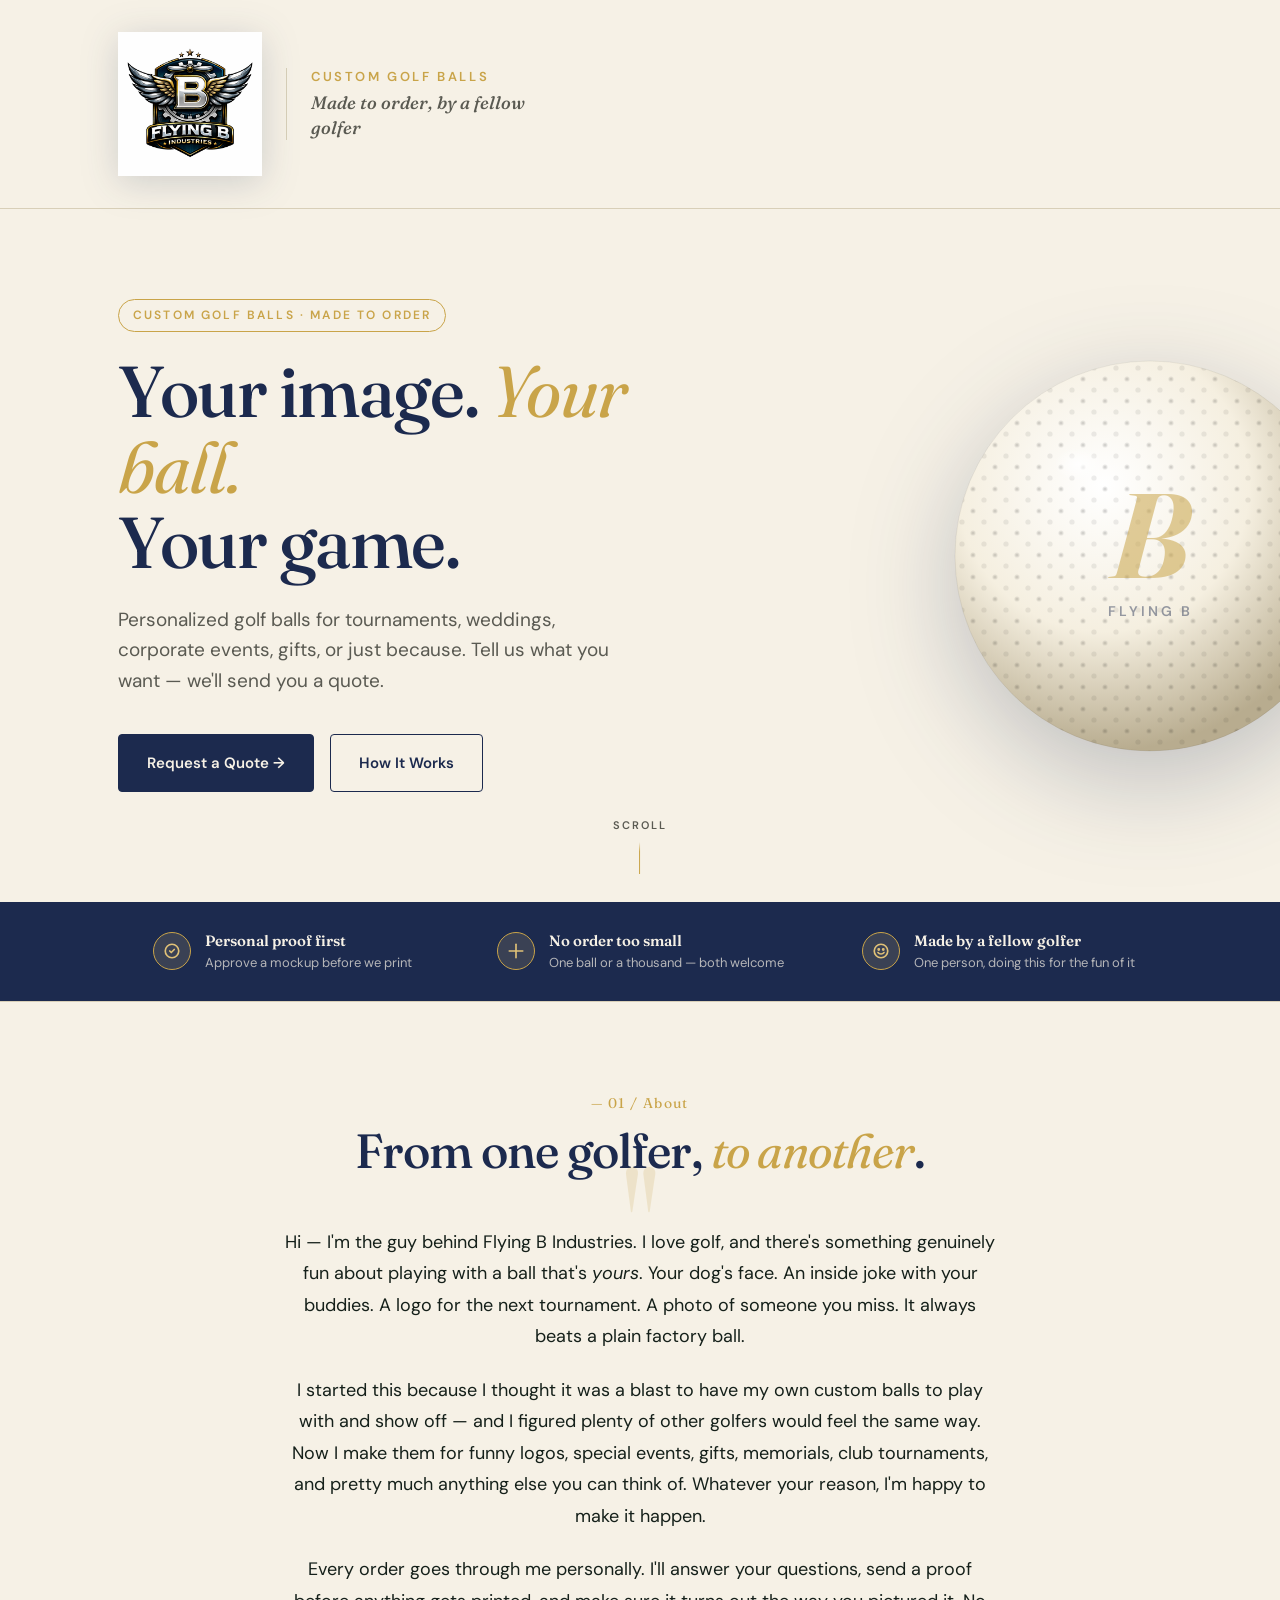
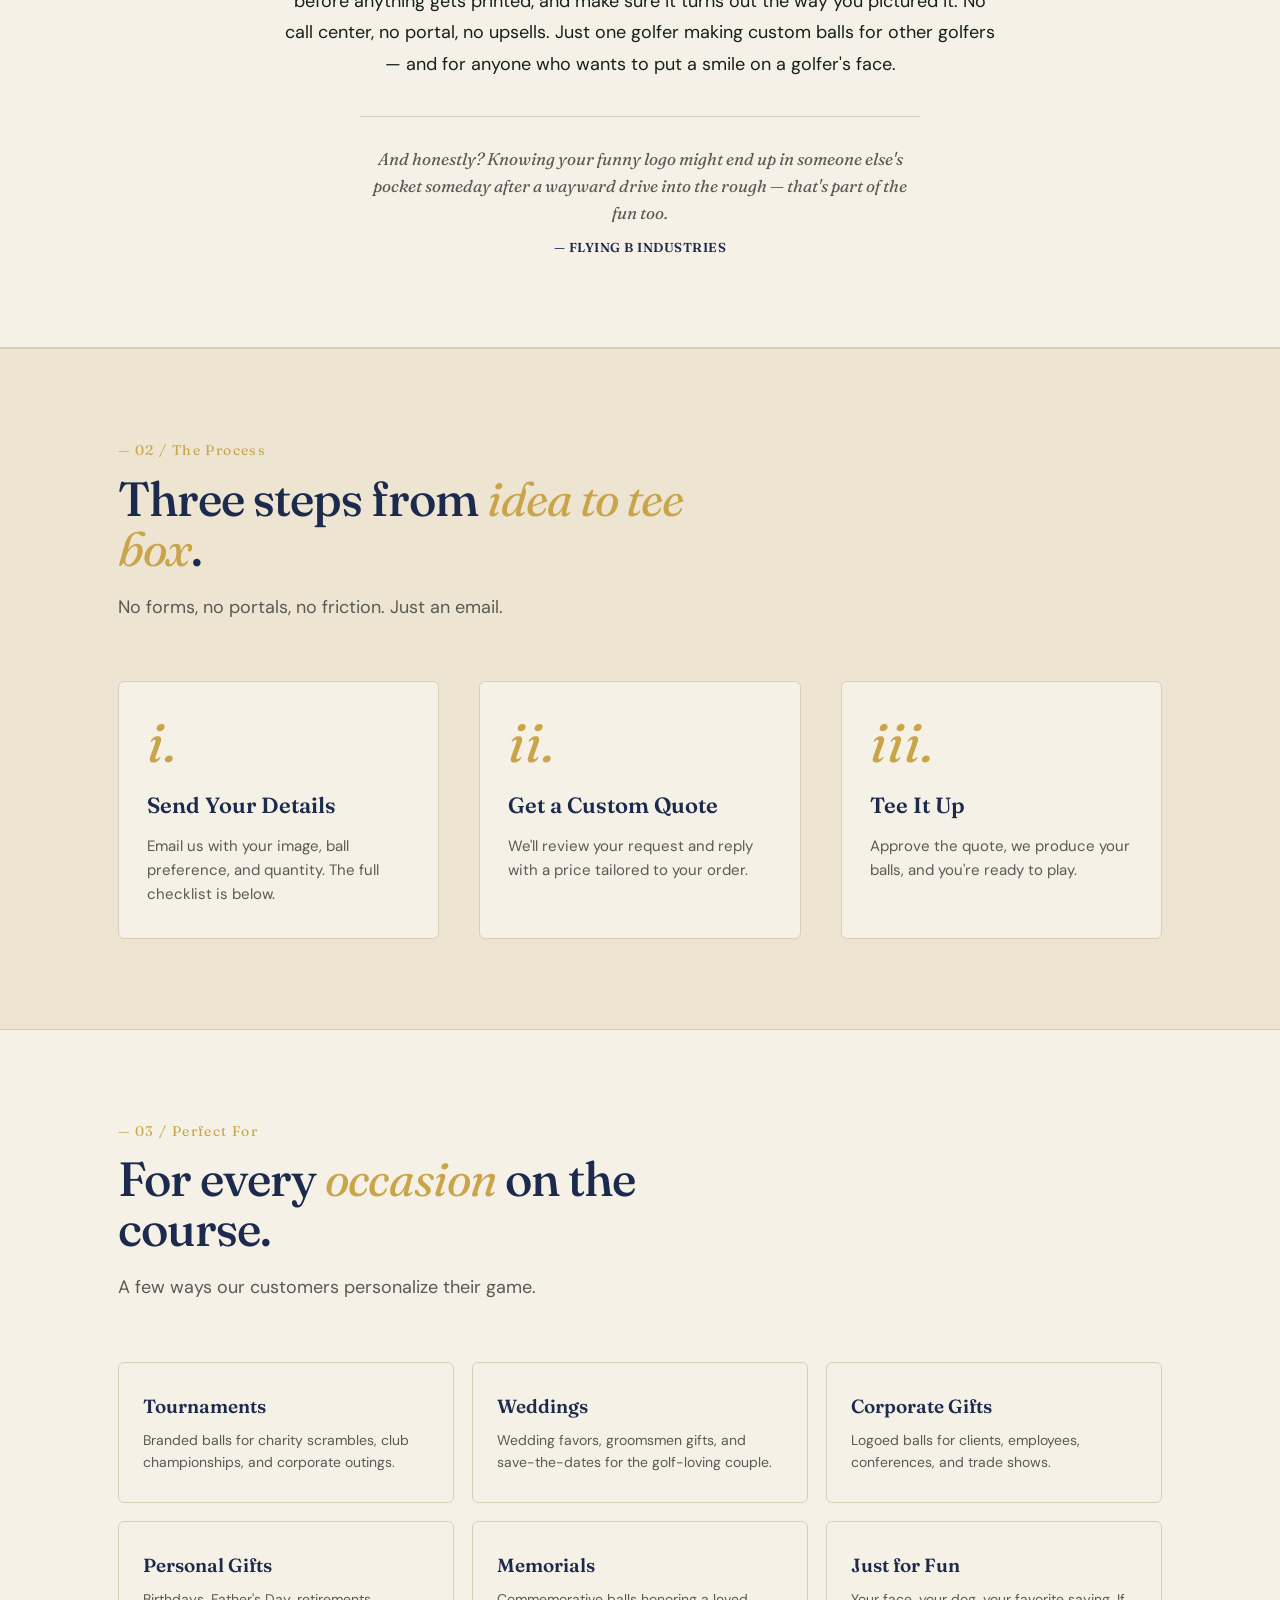
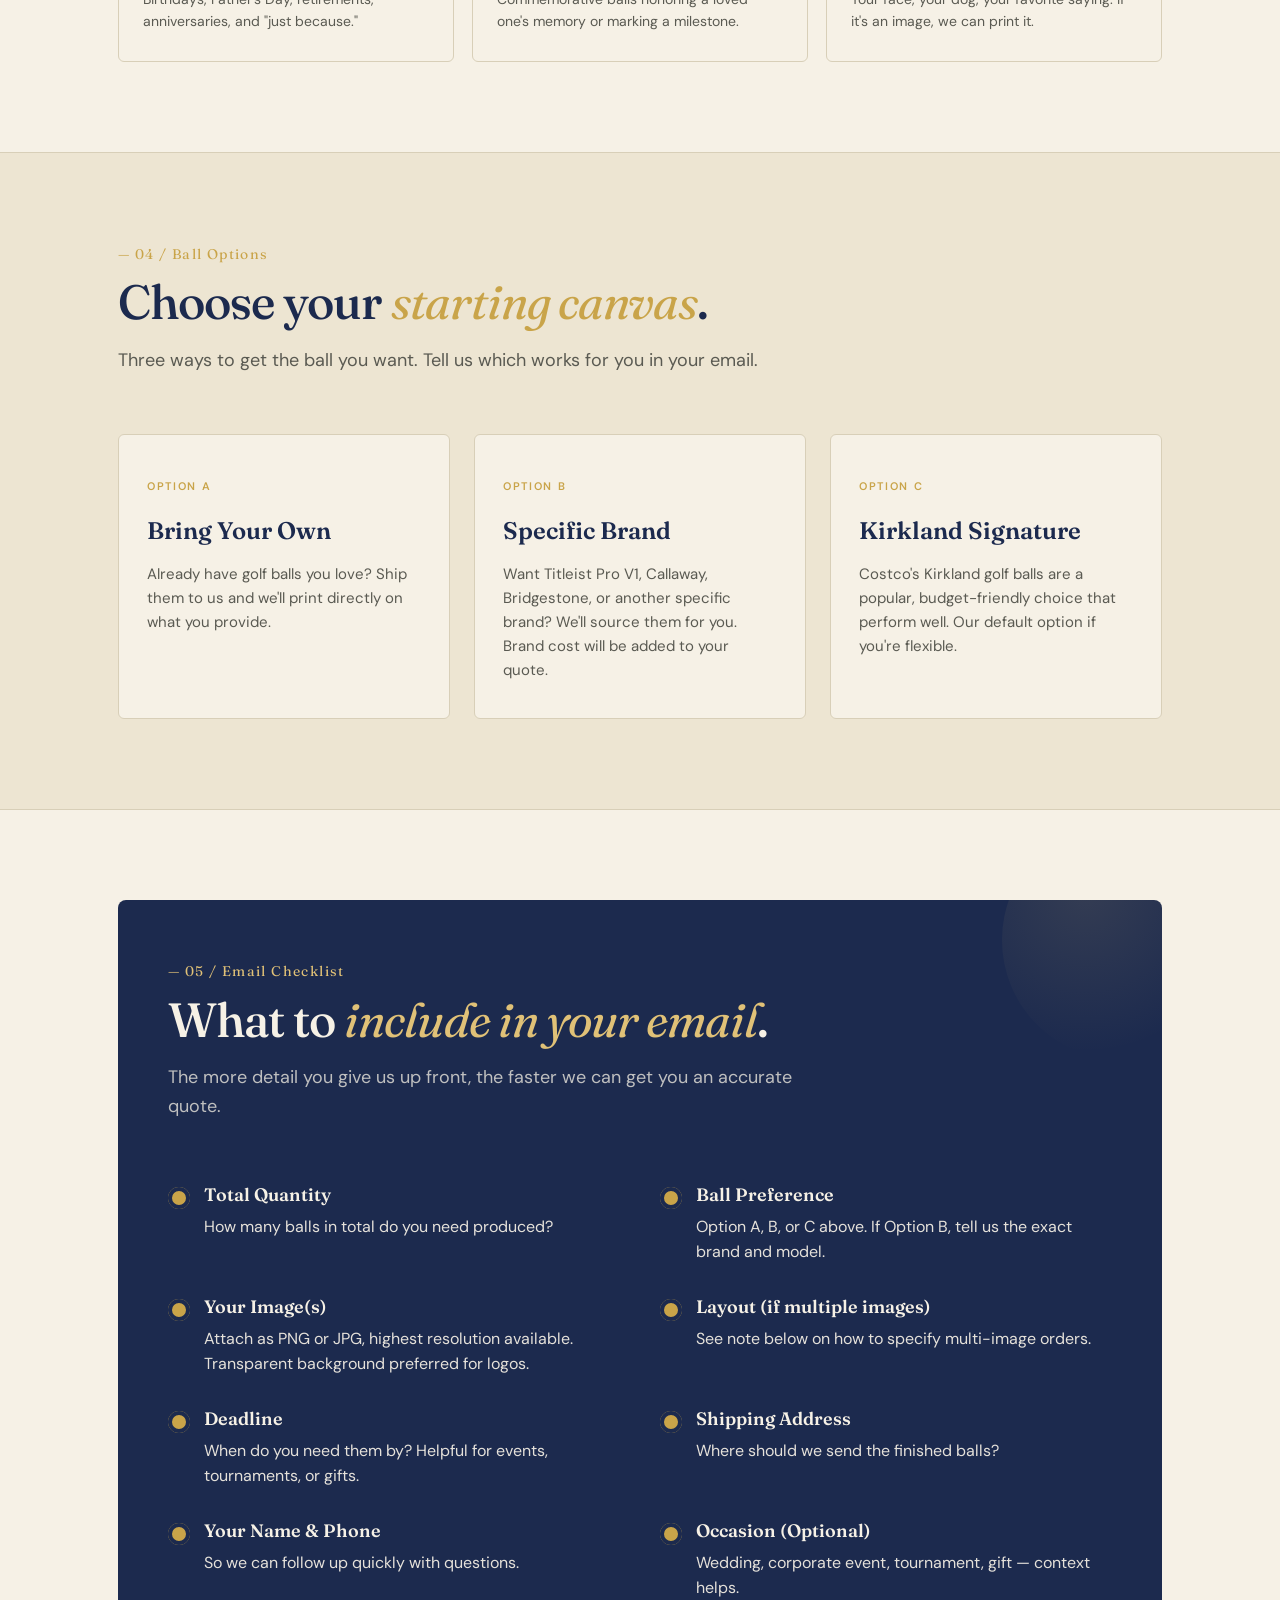
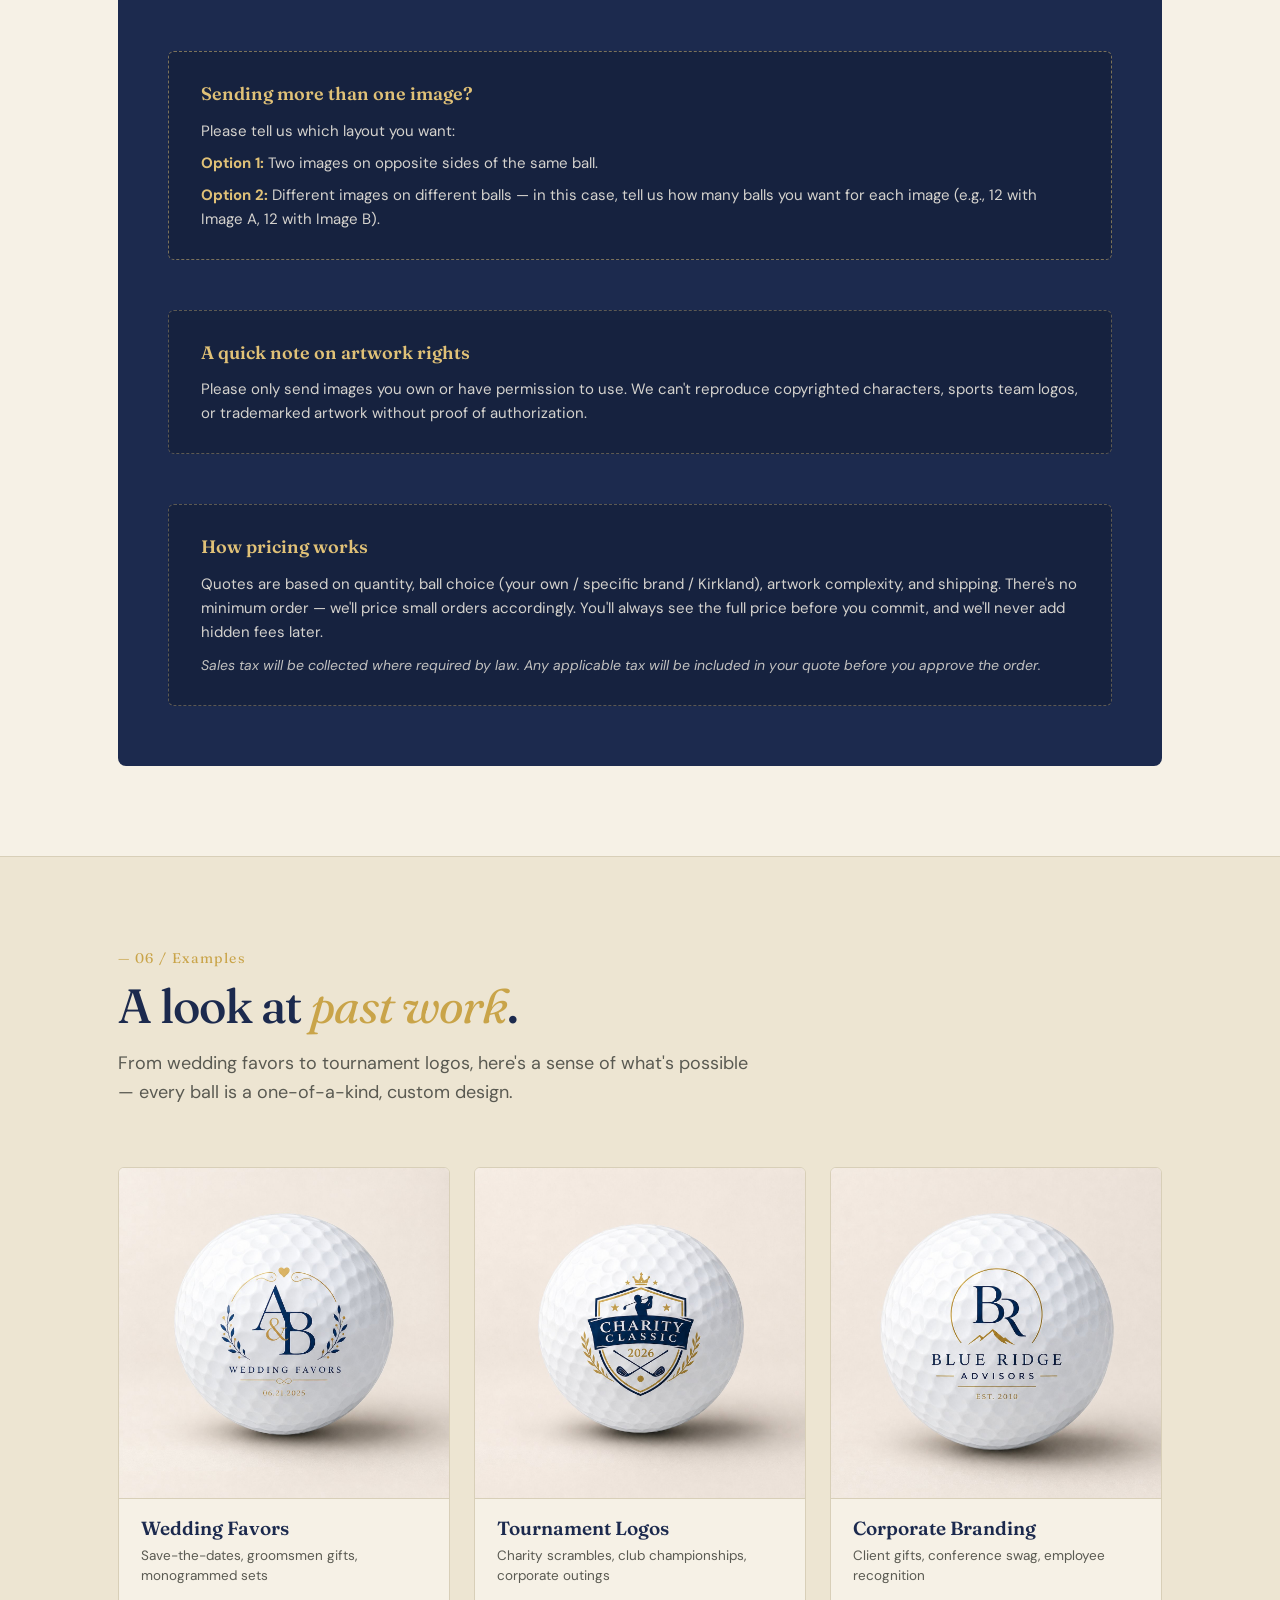
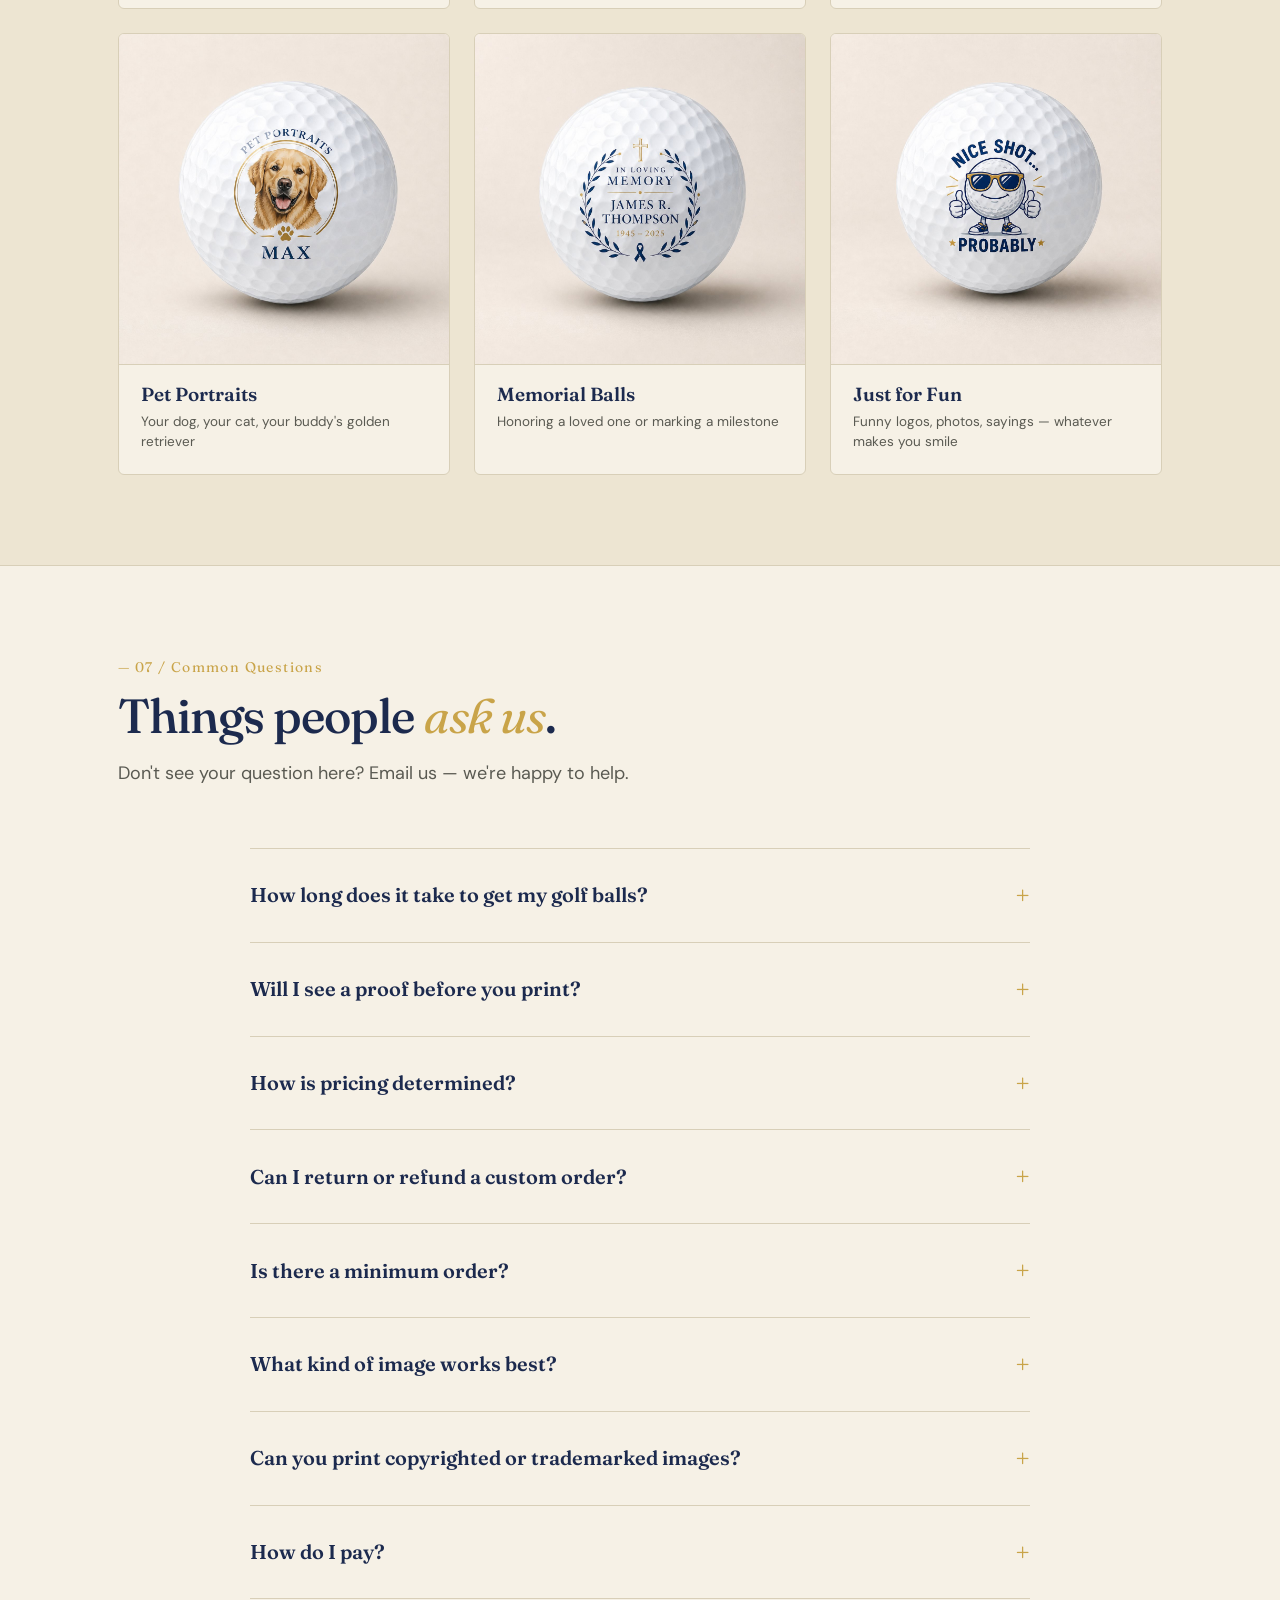
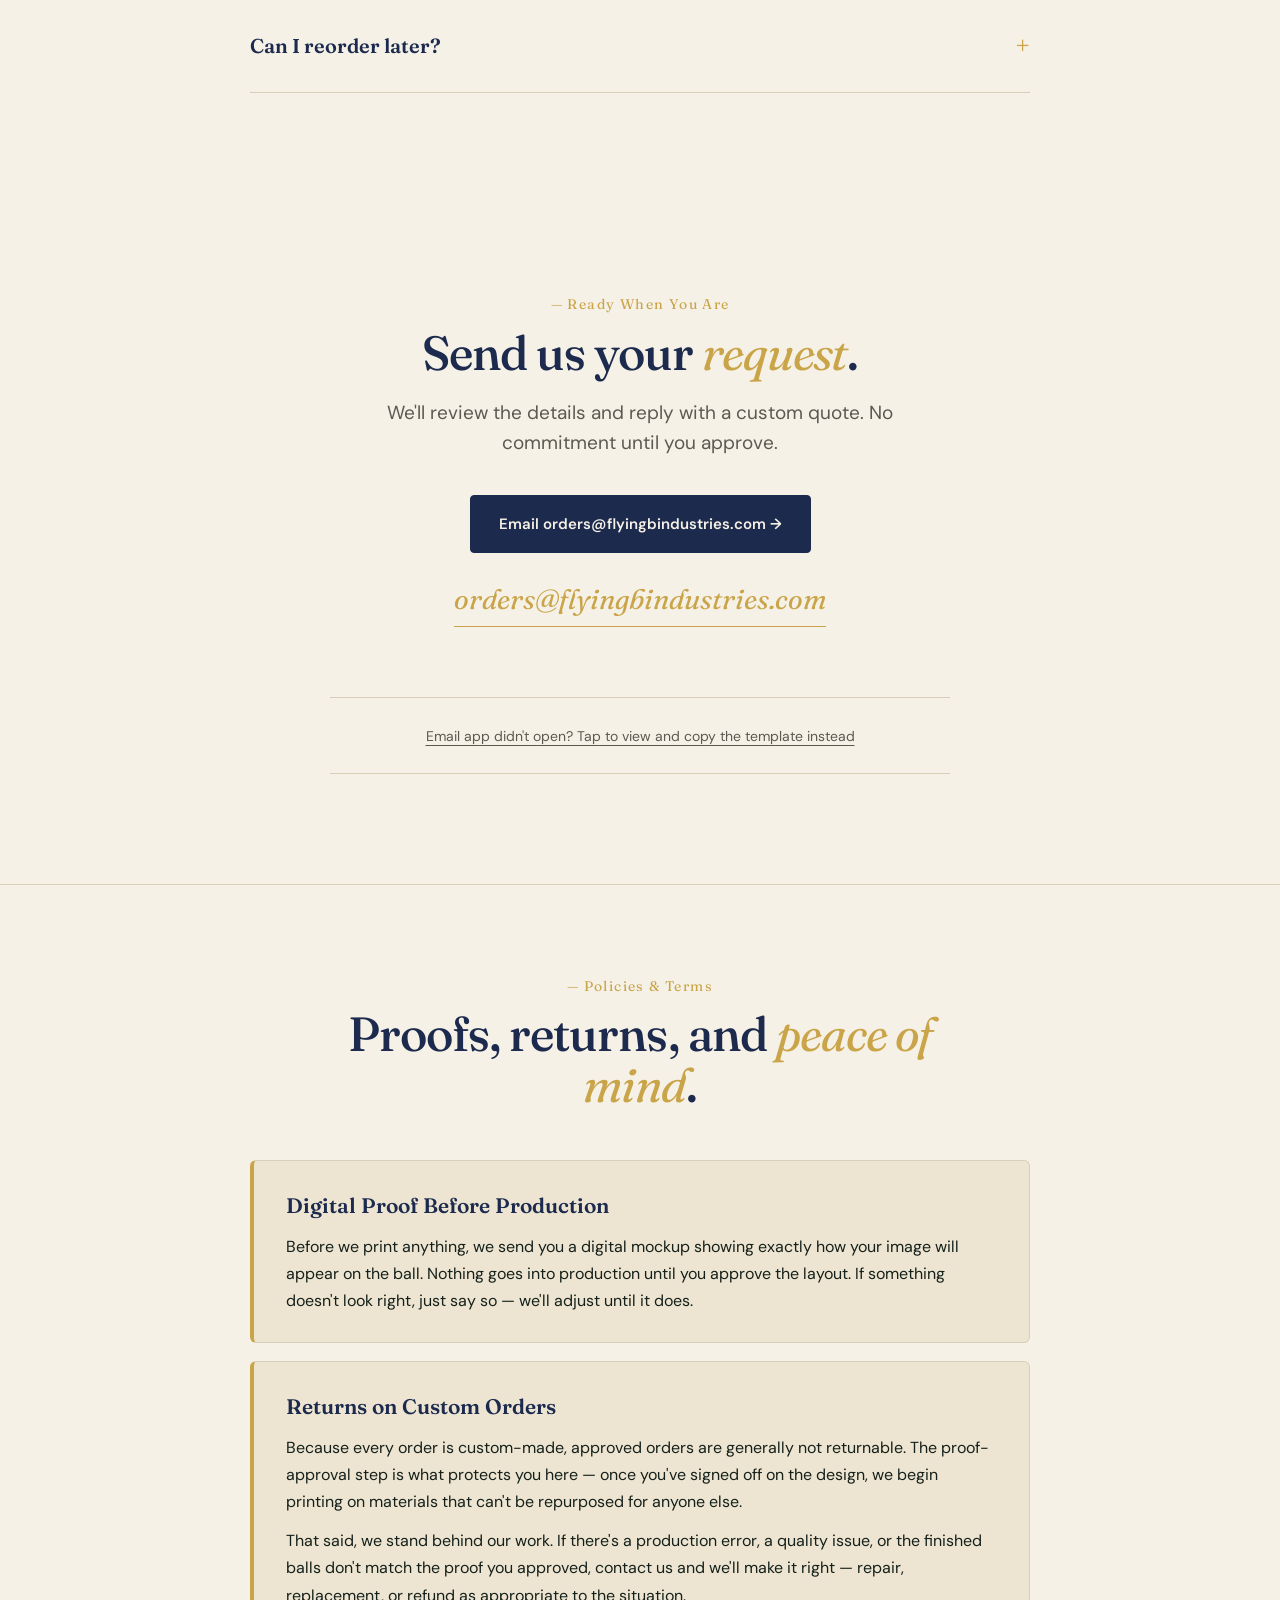
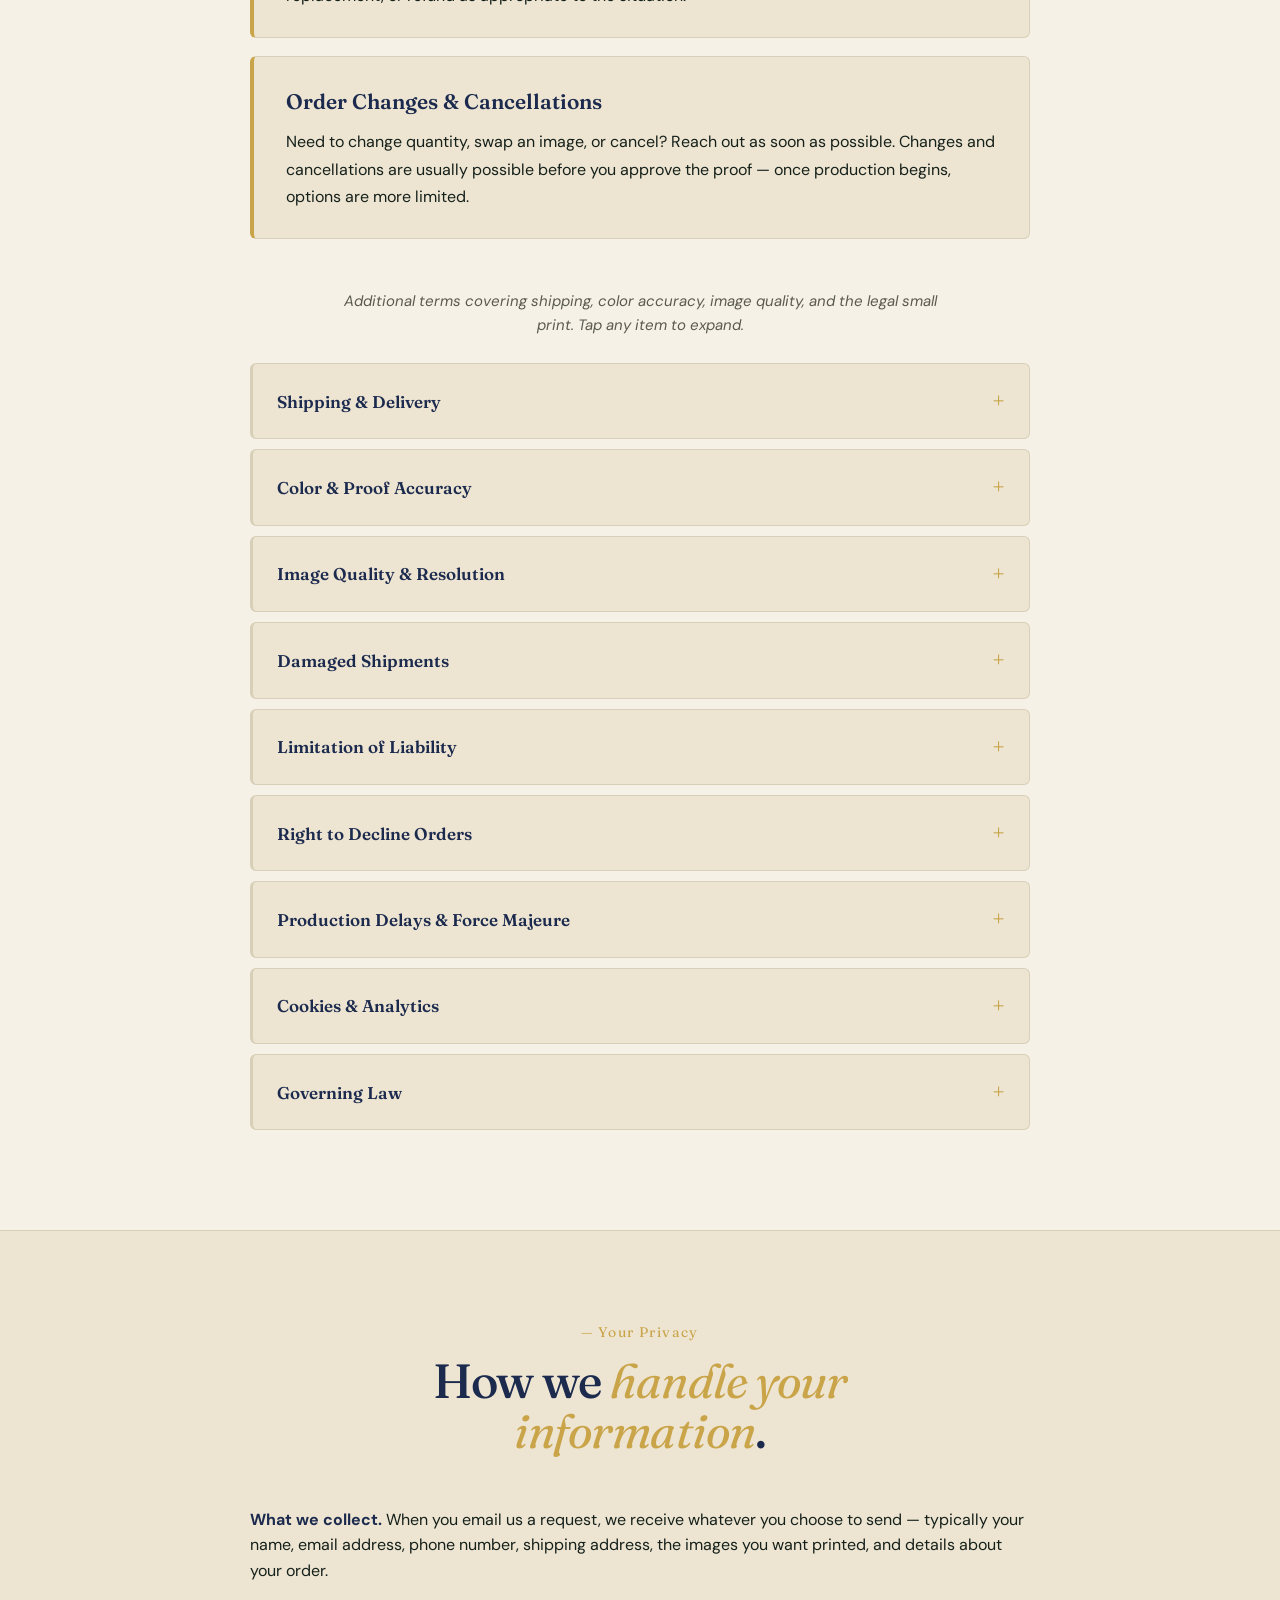
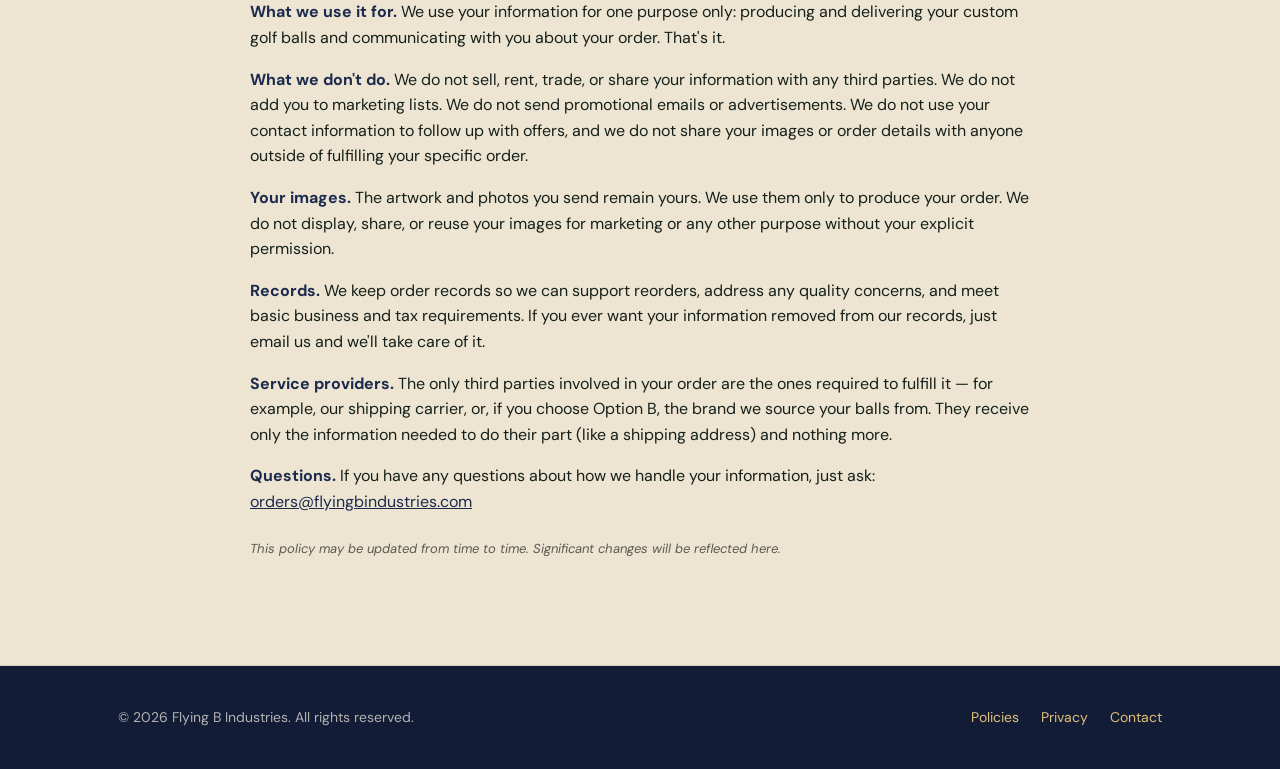
==== commit 7c9fc096: "Add files via upload" ====
--- a/index.html
+++ b/index.html
@@ -1437,7 +1437,7 @@
       <div class="layout-note" style="border-color: rgba(224, 193, 119, 0.35);">
         <h4>How pricing works</h4>
         <p>Quotes are based on quantity, ball choice (your own / specific brand / Kirkland), artwork complexity, and shipping. There's no minimum order — we'll price small orders accordingly. You'll always see the full price before you commit, and we'll never add hidden fees later.</p>
-        <p style="margin-top:10px;font-size:14px;opacity:0.9;"><em>Sales tax is collected on orders shipped within Georgia, as required by state law. Out-of-state orders are not currently subject to sales tax.</em></p>
+        <p style="margin-top:10px;font-size:14px;opacity:0.9;"><em>Sales tax will be collected where required by law. Any applicable tax will be included in your quote before you approve the order.</em></p>
       </div>
     </div>
   </div>
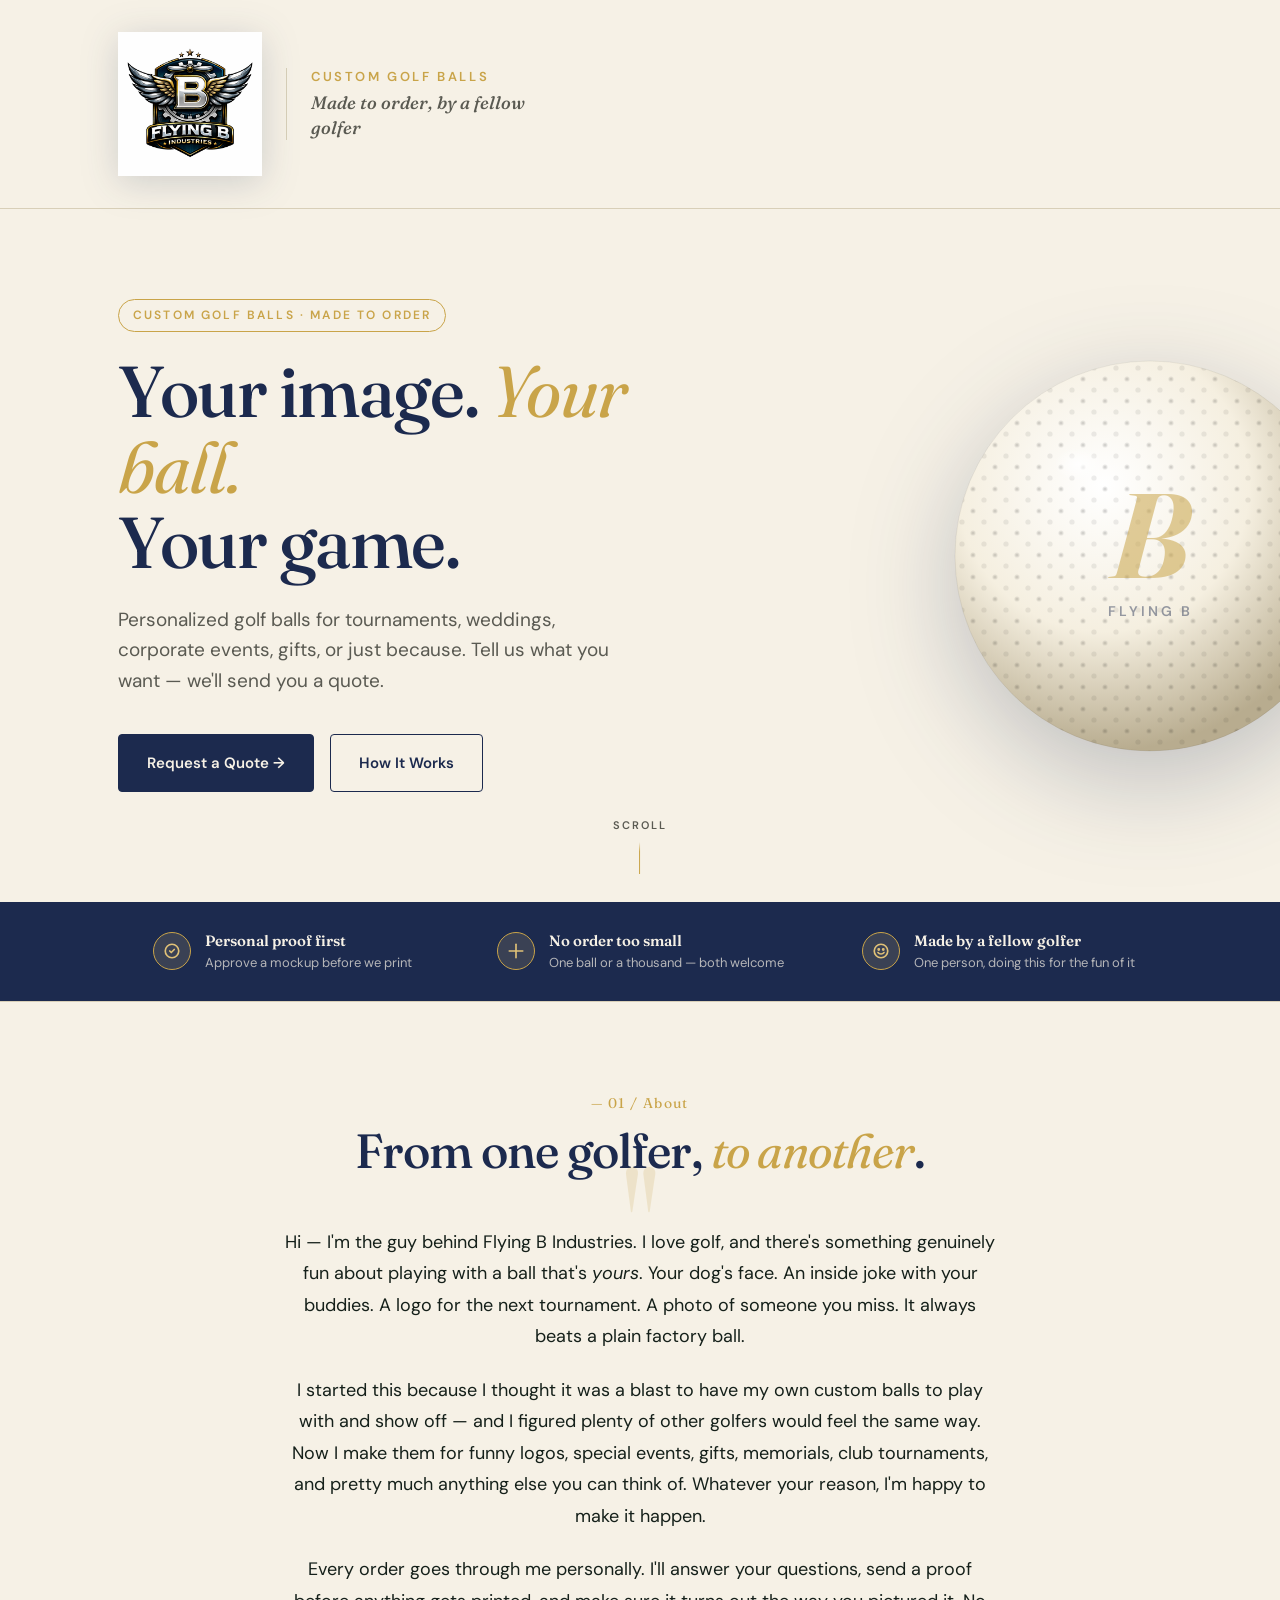
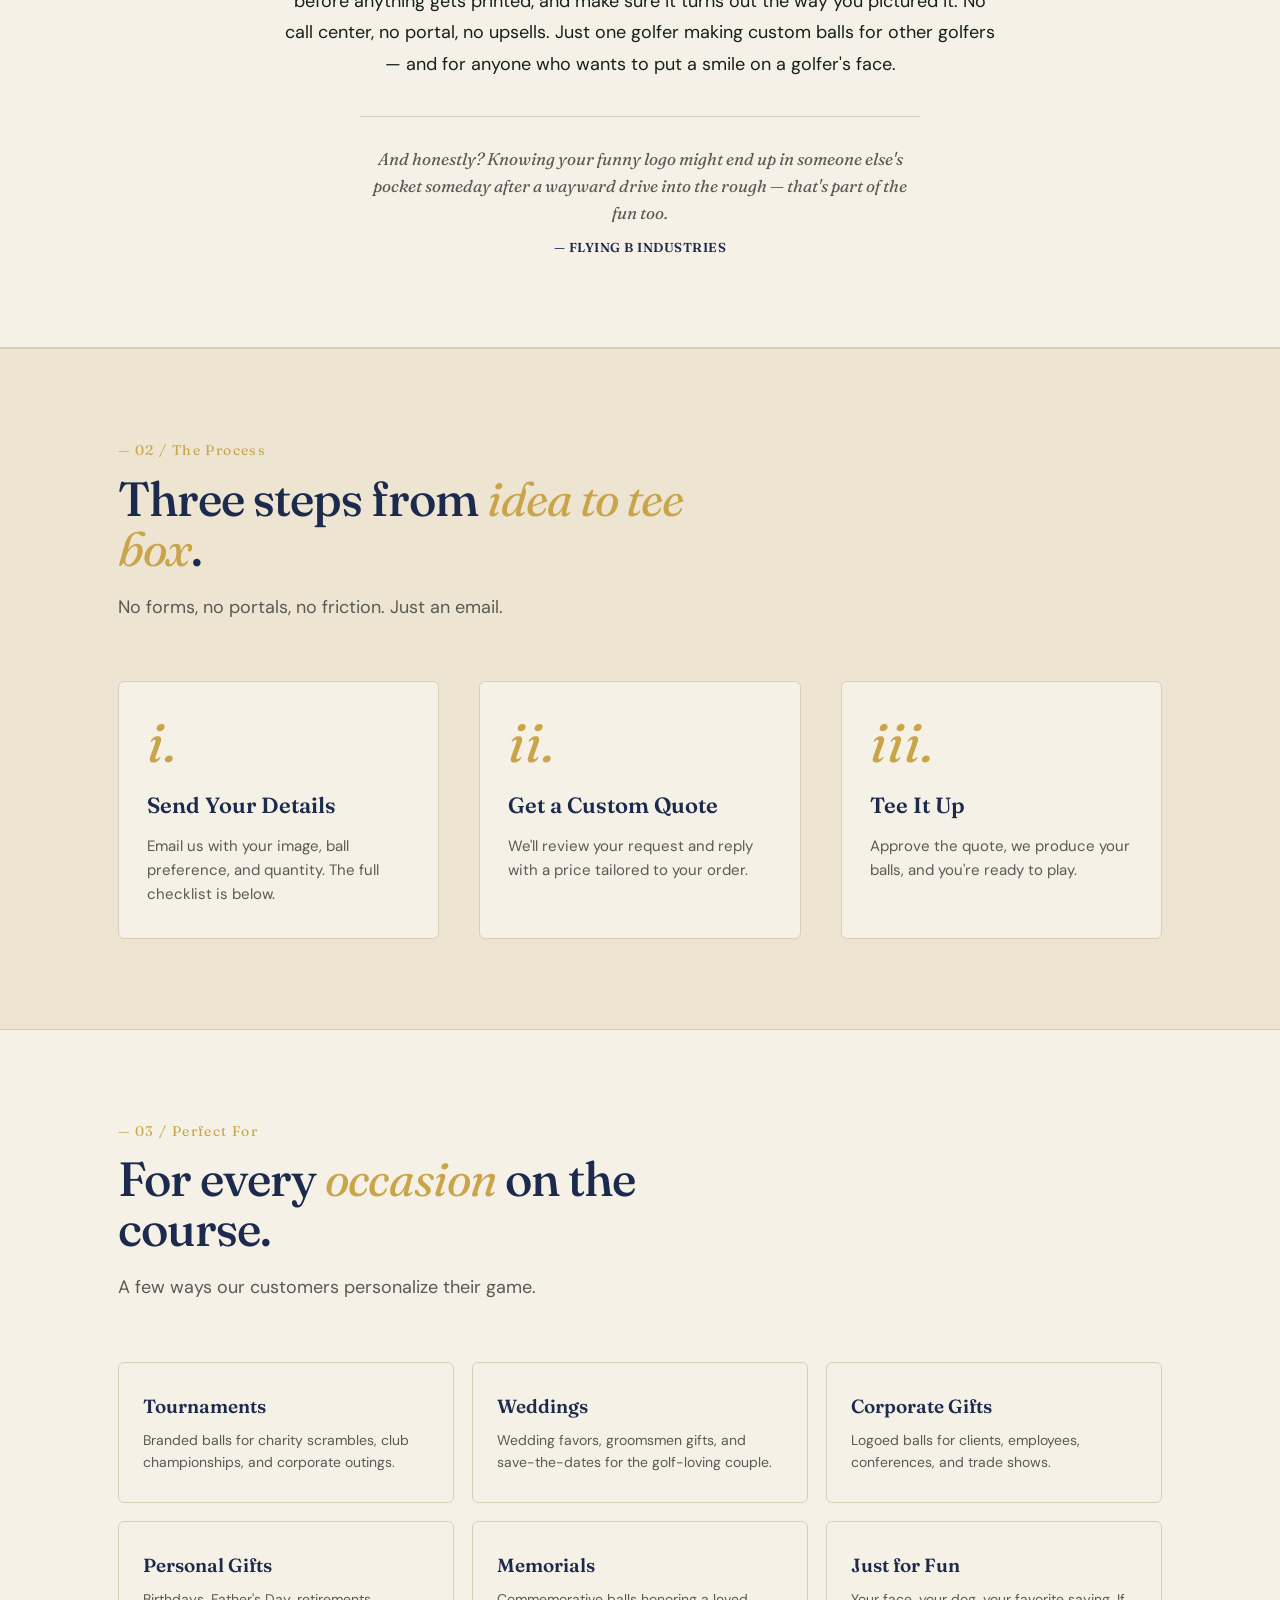
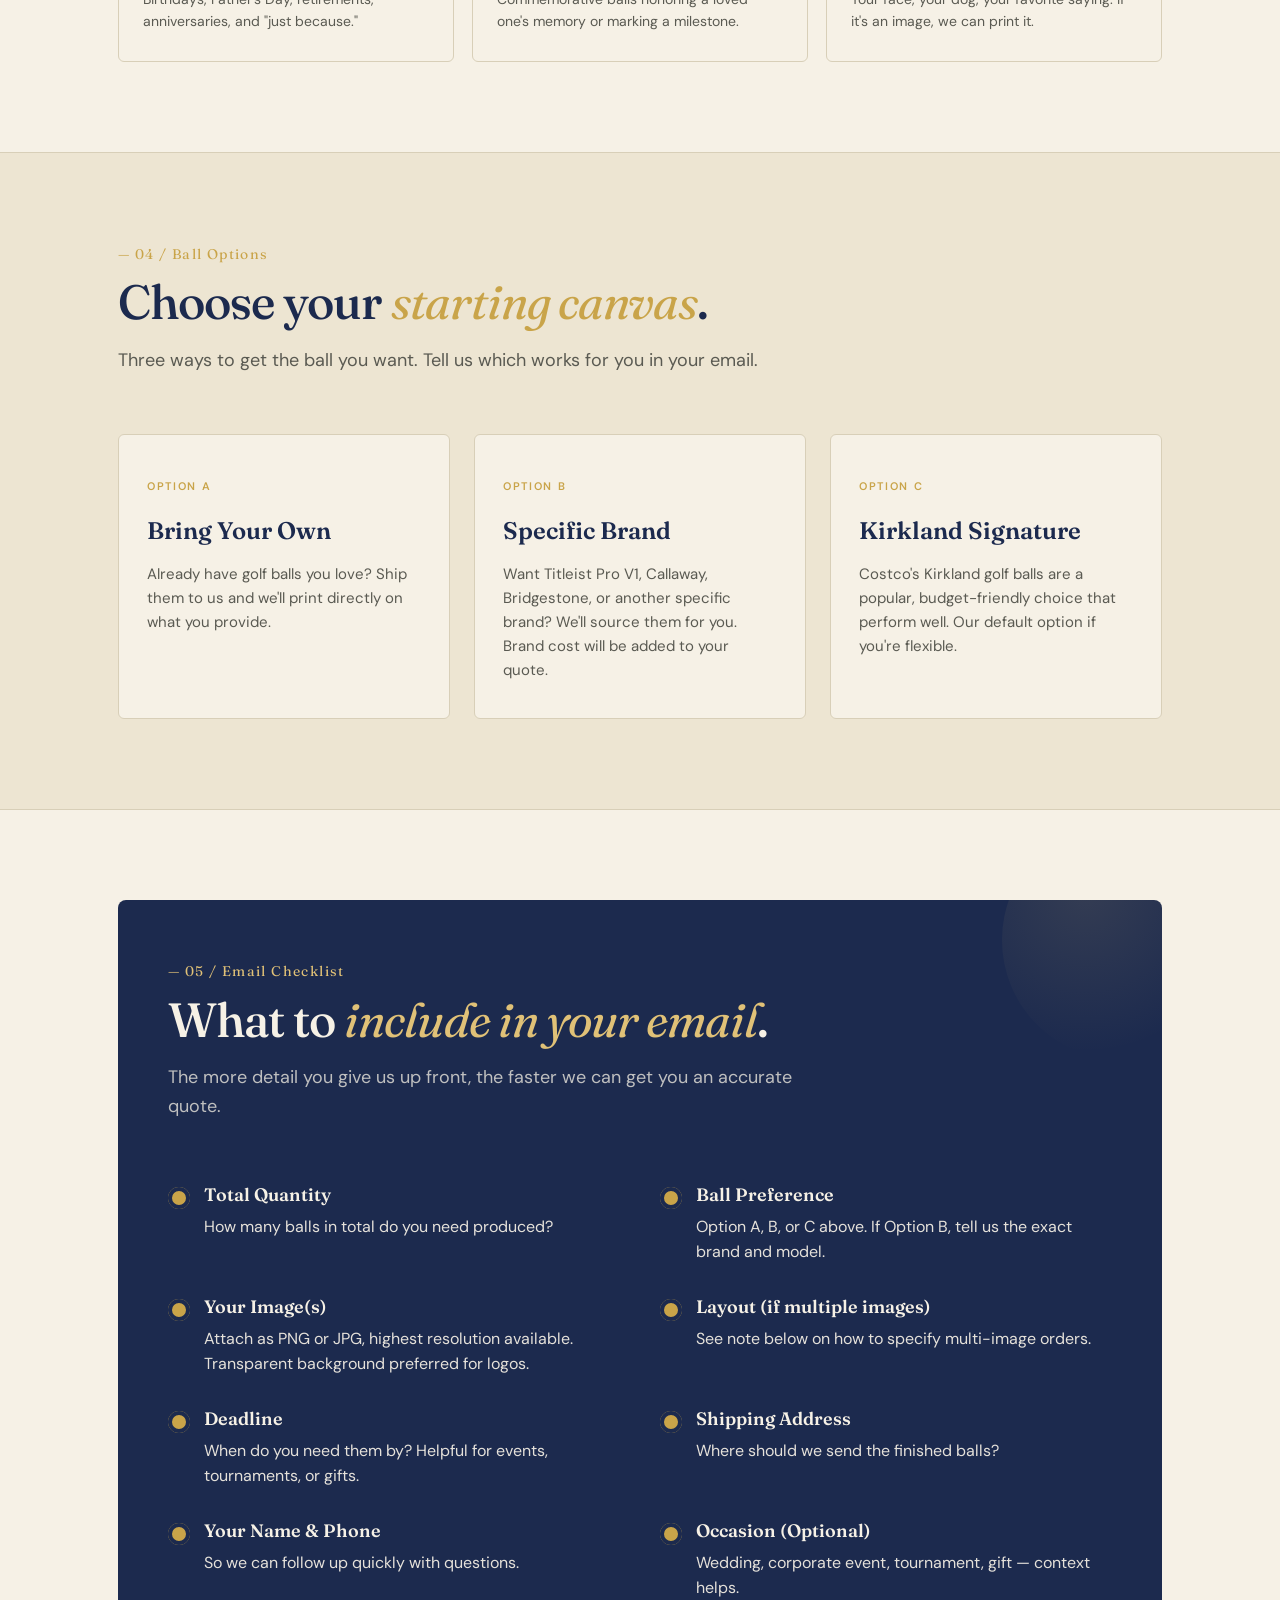
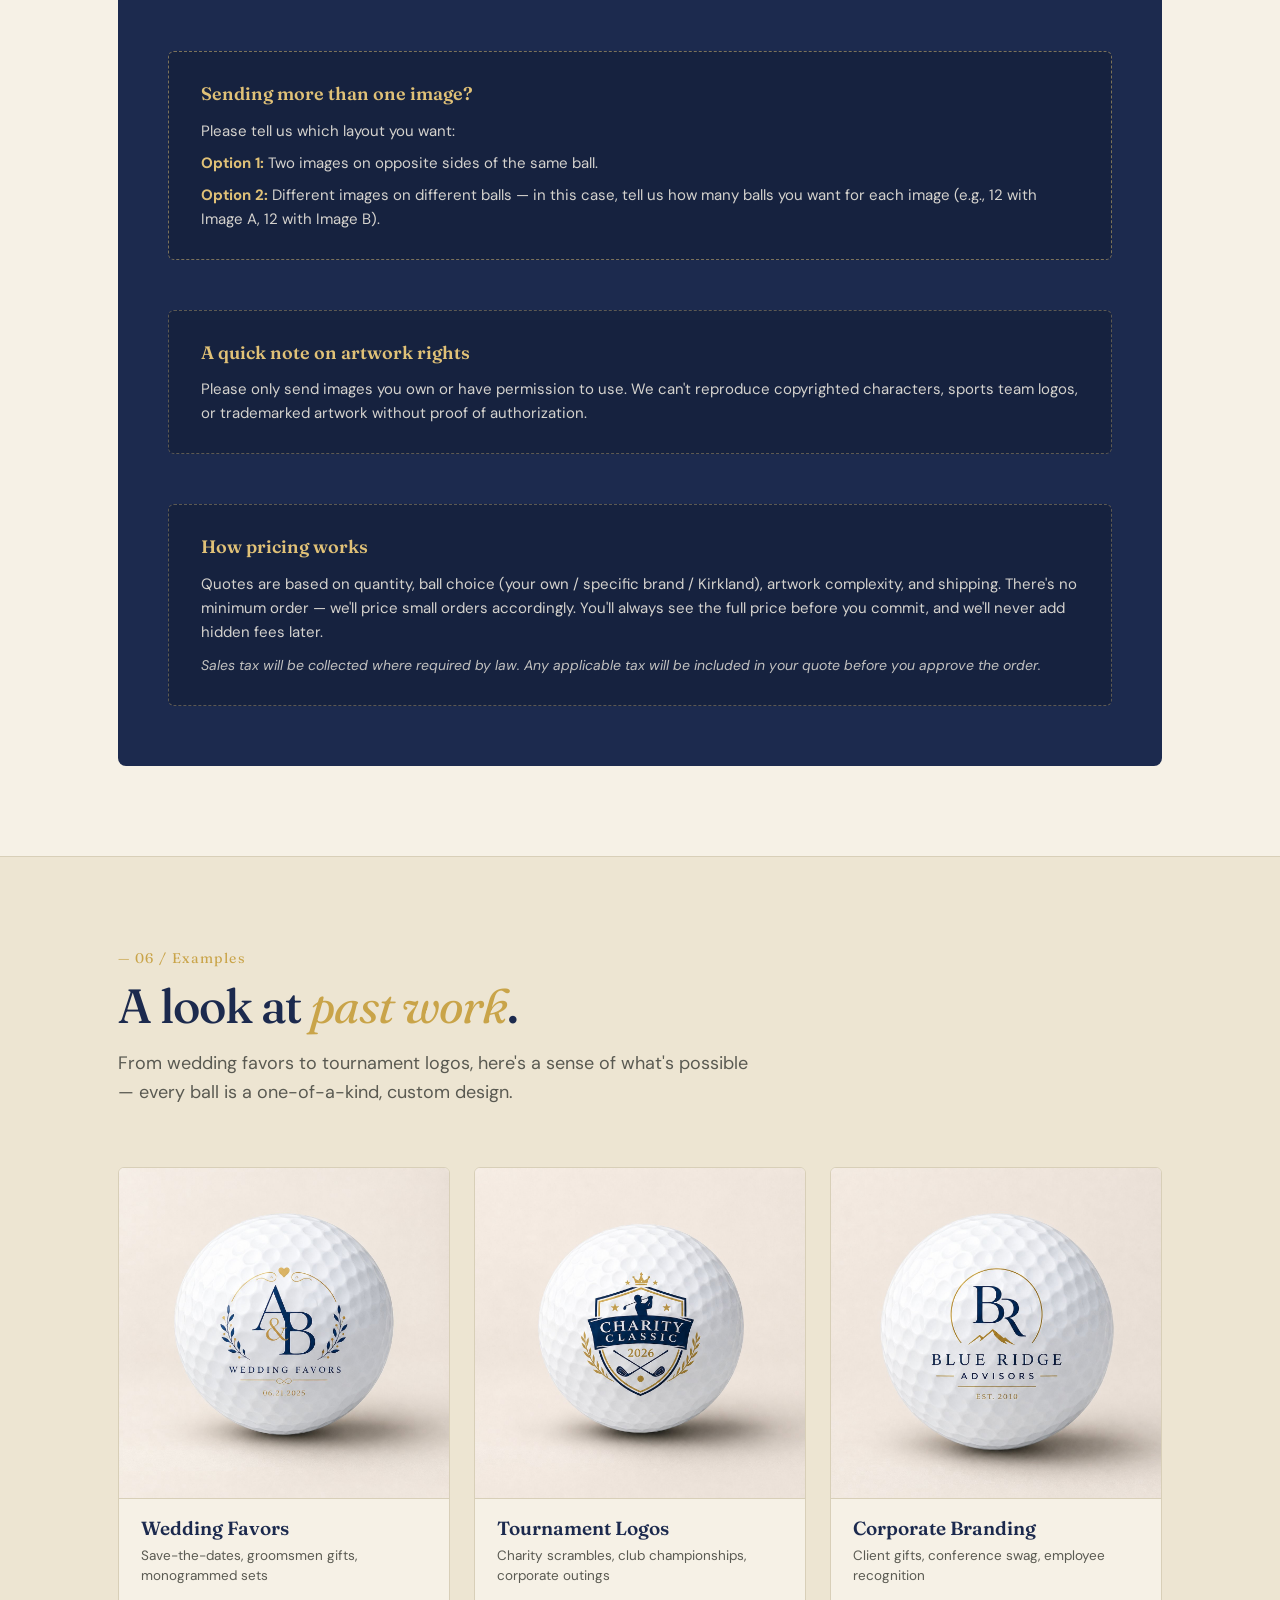
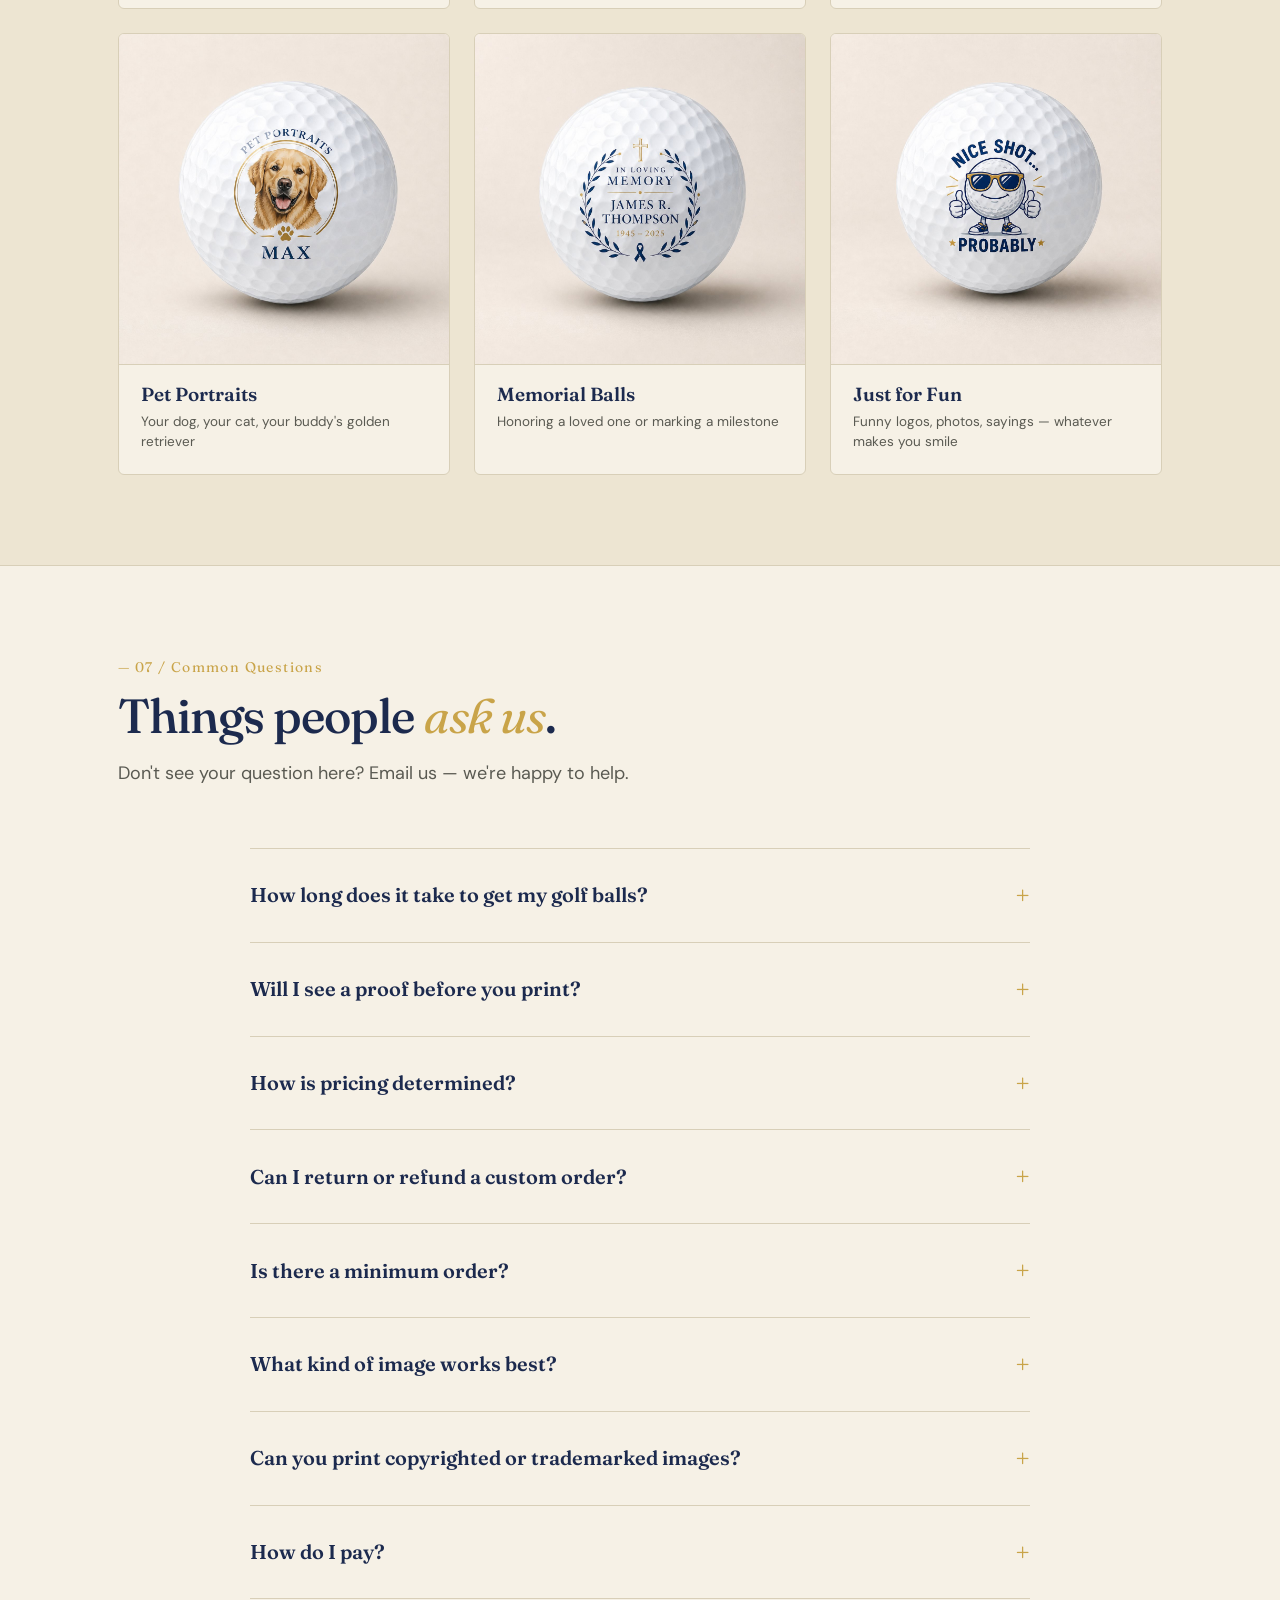
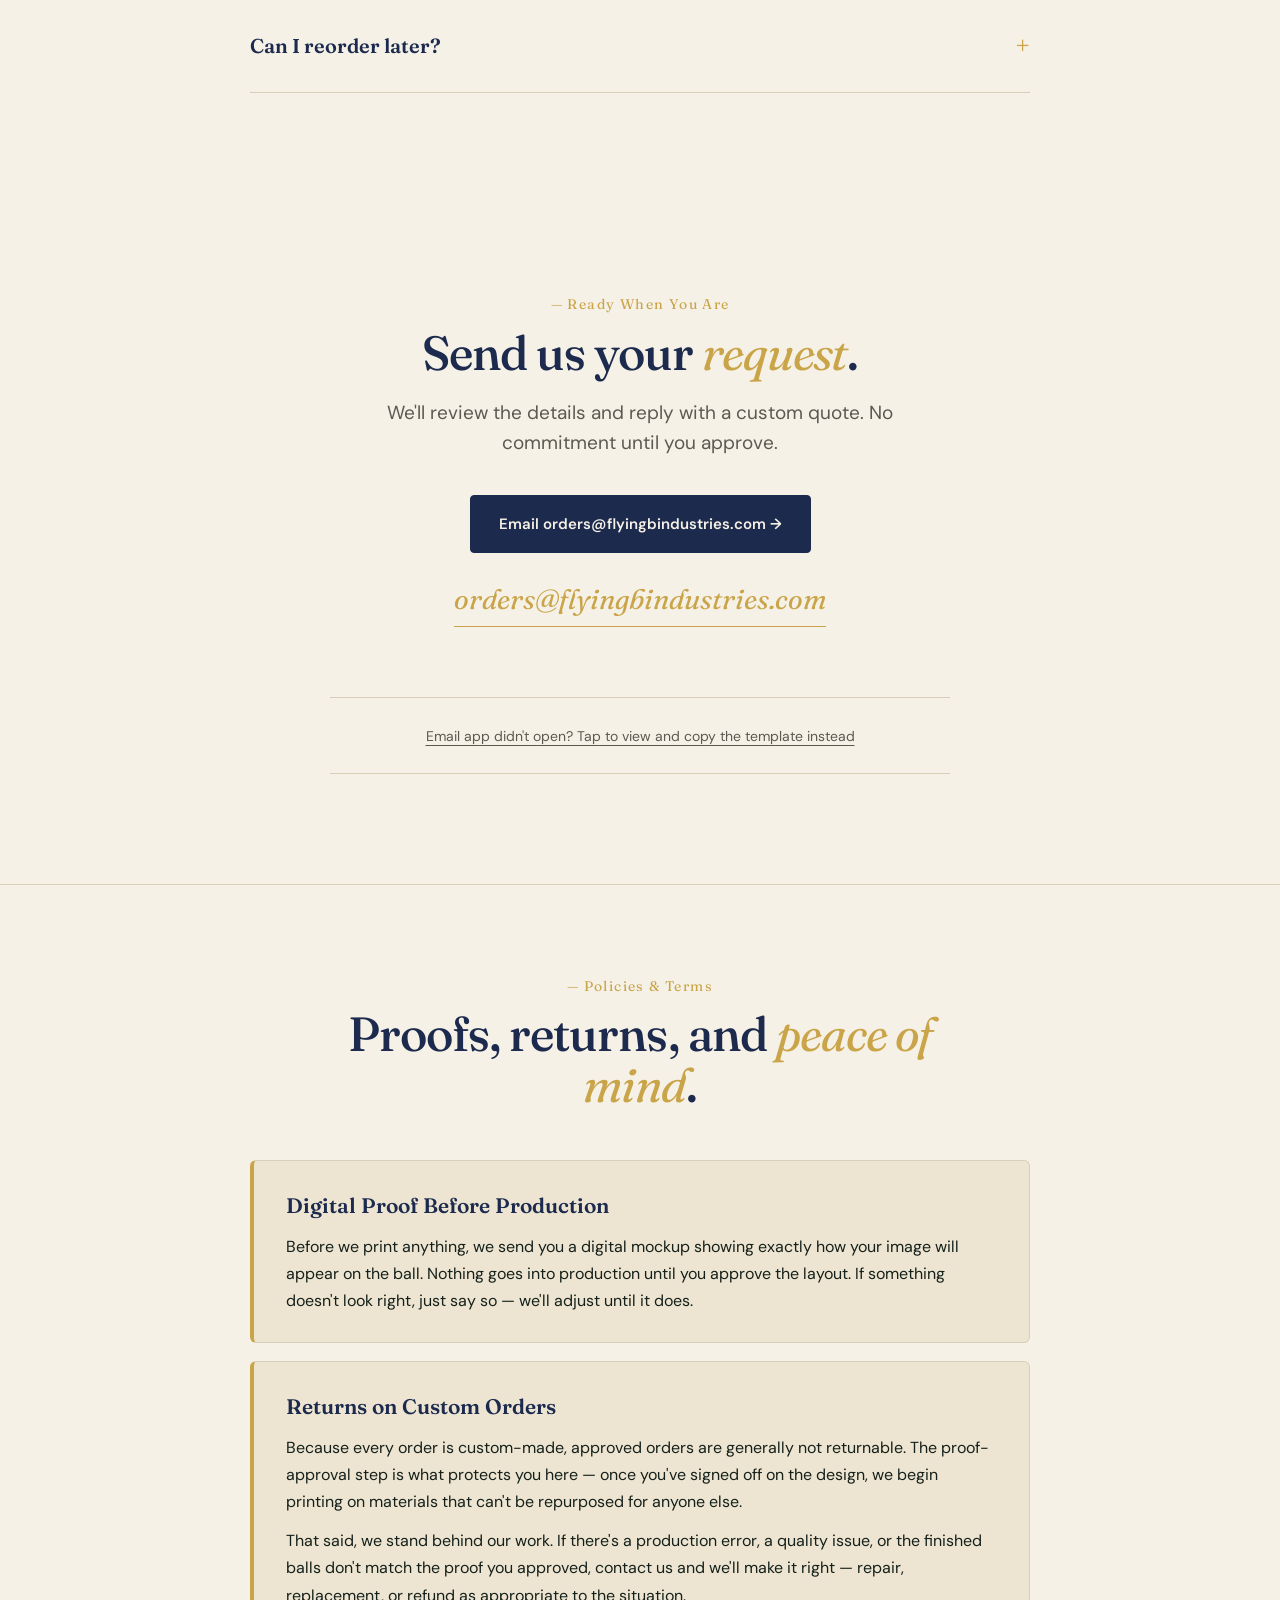
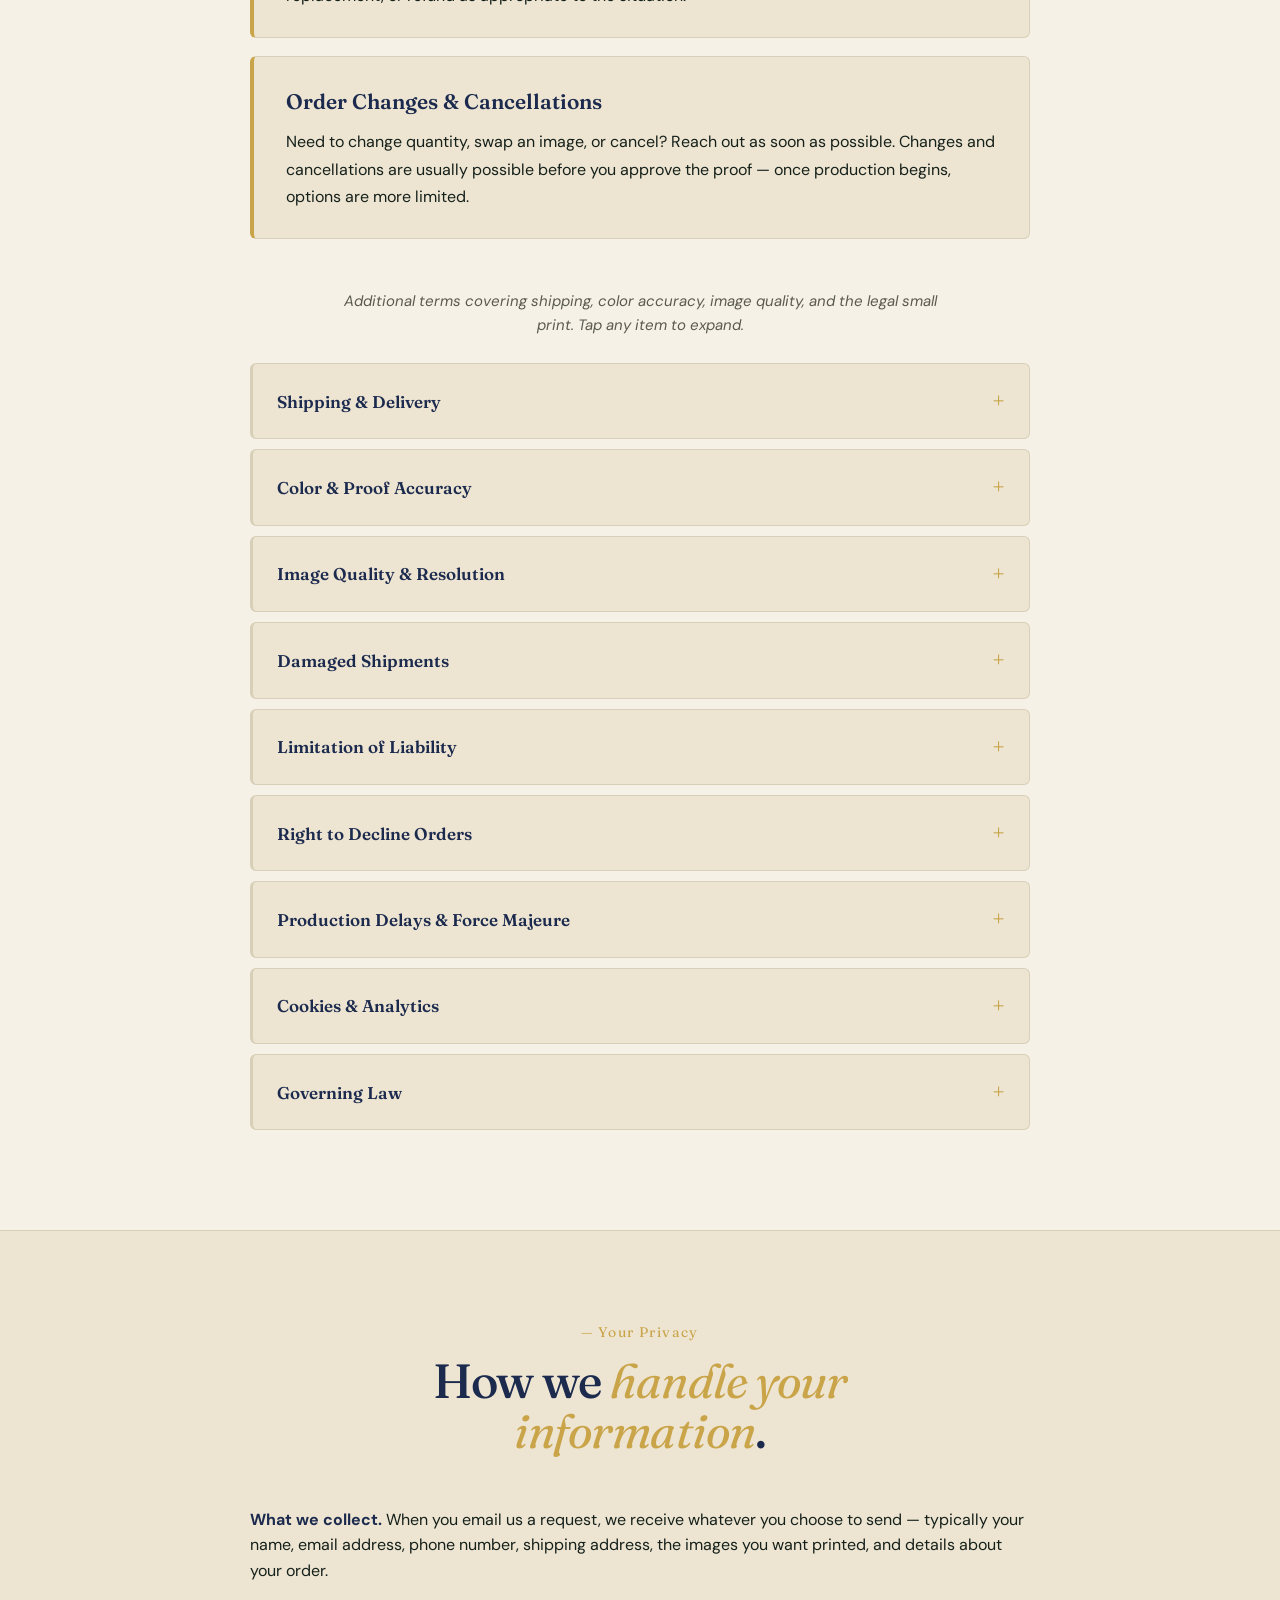
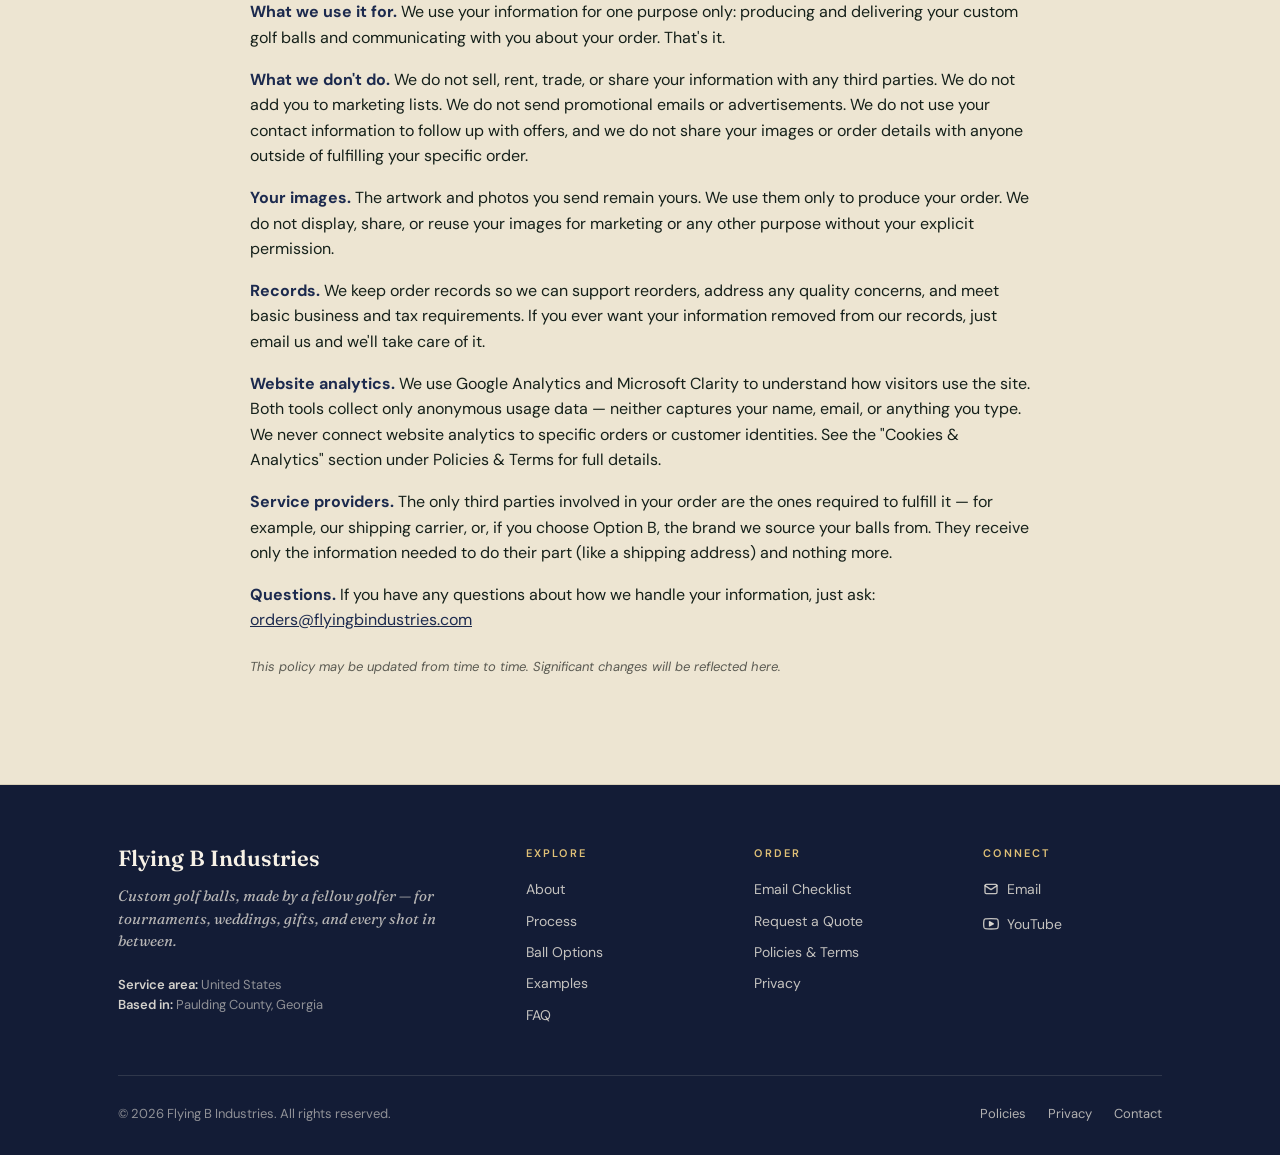
==== commit 23d93dff: "Add files via upload" ====
--- a/index.html
+++ b/index.html
@@ -62,7 +62,10 @@
       "image": "https://flyingbindustries.com/officialFlyingBLogo.png",
       "description": "Flying B Industries makes custom-printed golf balls for tournaments, weddings, corporate events, gifts, and memorials. Personally handled, no minimum order, made by a fellow golfer.",
       "email": "orders@flyingbindustries.com",
-      "slogan": "Your image. Your ball. Your game."
+      "slogan": "Your image. Your ball. Your game.",
+      "sameAs": [
+        "https://www.youtube.com/@flyingbindustries"
+      ]
     },
     {
       "@type": "LocalBusiness",
@@ -187,6 +190,16 @@
 </script>
 <!-- End Google Analytics -->
 
+<!-- Microsoft Clarity (session recordings & heatmaps) -->
+<script type="text/javascript">
+  (function(c,l,a,r,i,t,y){
+    c[a]=c[a]||function(){(c[a].q=c[a].q||[]).push(arguments)};
+    t=l.createElement(r);t.async=1;t.src="https://www.clarity.ms/tag/"+i;
+    y=l.getElementsByTagName(r)[0];y.parentNode.insertBefore(t,y);
+  })(window, document, "clarity", "script", "wmfeobc480");
+</script>
+<!-- End Microsoft Clarity -->
+
 <link rel="preconnect" href="https://fonts.googleapis.com">
 <link rel="preconnect" href="https://fonts.gstatic.com" crossorigin>
 <link href="https://fonts.googleapis.com/css2?family=Fraunces:opsz,wght@9..144,400;9..144,500;9..144,600;9..144,700&family=DM+Sans:wght@400;500;600&display=swap" rel="stylesheet">
@@ -1103,24 +1116,112 @@
   /* FOOTER */
   footer {
     border-top: 1px solid var(--line);
-    padding: 40px 0;
+    padding: 60px 0 30px;
     background: var(--navy-deep);
     color: var(--cream);
   }
-  .footer-inner {
+  .footer-grid {
+    display: grid;
+    grid-template-columns: 2fr 1fr 1fr 1fr;
+    gap: 50px;
+    margin-bottom: 40px;
+  }
+  .footer-col h5 {
+    font-family: 'DM Sans', sans-serif;
+    font-size: 11px;
+    letter-spacing: 0.2em;
+    text-transform: uppercase;
+    color: var(--gold-bright);
+    font-weight: 600;
+    margin-bottom: 16px;
+  }
+  .footer-col ul {
+    list-style: none;
+    padding: 0;
+    margin: 0;
+  }
+  .footer-col li {
+    margin-bottom: 9px;
+    font-size: 14px;
+  }
+  .footer-col a {
+    color: rgba(246, 241, 230, 0.78);
+    text-decoration: none;
+    transition: color 0.2s;
+    display: inline-flex;
+    align-items: center;
+    gap: 8px;
+  }
+  .footer-col a:hover { color: var(--gold-bright); }
+  .footer-col a svg {
+    width: 16px;
+    height: 16px;
+    flex-shrink: 0;
+  }
+  .footer-brand-block {
+    display: flex;
+    flex-direction: column;
+    gap: 14px;
+  }
+  .footer-brand-name {
+    font-family: 'Fraunces', serif;
+    font-size: 22px;
+    font-weight: 600;
+    color: var(--cream);
+    line-height: 1.2;
+  }
+  .footer-brand-tagline {
+    font-family: 'Fraunces', serif;
+    font-style: italic;
+    color: rgba(246, 241, 230, 0.72);
+    font-size: 15px;
+    line-height: 1.5;
+    max-width: 320px;
+  }
+  .footer-meta {
+    font-size: 13px;
+    color: rgba(246, 241, 230, 0.55);
+    margin-top: 8px;
+  }
+  .footer-meta strong {
+    color: rgba(246, 241, 230, 0.85);
+    font-weight: 600;
+  }
+  .footer-bottom {
+    padding-top: 28px;
+    border-top: 1px solid rgba(246, 241, 230, 0.12);
     display: flex;
     justify-content: space-between;
     align-items: center;
     flex-wrap: wrap;
     gap: 16px;
   }
-  footer p { font-size: 14px; color: rgba(246, 241, 230, 0.7); }
-  footer a { color: var(--gold-bright); text-decoration: none; }
-  footer a:hover { text-decoration: underline; }
-  .footer-links {
+  .footer-bottom p {
+    font-size: 13px;
+    color: rgba(246, 241, 230, 0.55);
+    margin: 0;
+  }
+  .footer-bottom-links {
     display: flex;
     gap: 22px;
-    font-size: 14px;
+    font-size: 13px;
+  }
+  .footer-bottom-links a {
+    color: rgba(246, 241, 230, 0.7);
+    text-decoration: none;
+  }
+  .footer-bottom-links a:hover { color: var(--gold-bright); }
+  @media (max-width: 820px) {
+    .footer-grid {
+      grid-template-columns: 1fr 1fr;
+      gap: 36px;
+    }
+    .footer-col:first-child { grid-column: 1 / -1; }
+    .footer-bottom { flex-direction: column; align-items: flex-start; }
+  }
+  @media (max-width: 480px) {
+    .footer-grid { grid-template-columns: 1fr; gap: 30px; }
+    .footer-col:first-child { grid-column: auto; }
   }
 
   /* RESPONSIVE */
@@ -1715,8 +1816,10 @@
       <details>
         <summary>Cookies & Analytics</summary>
         <div>
-          <p>This website uses Google Analytics to understand how visitors find and use the site. Google Analytics sets cookies that collect anonymous usage data — pages viewed, approximate location, device and browser type, and how visitors interact with the page.</p>
-          <p>No personally identifying information is collected through analytics. We use this data only to improve the site and decide which features are working. You can opt out of Google Analytics tracking using the official Google opt-out browser add-on if you prefer.</p>
+          <p>This website uses two analytics tools — <strong>Google Analytics</strong> and <strong>Microsoft Clarity</strong> — to understand how visitors find and use the site.</p>
+          <p><strong>Google Analytics</strong> sets cookies that collect anonymous usage data: pages viewed, approximate location, device and browser type, traffic source, and how visitors interact with page elements (such as button clicks).</p>
+          <p><strong>Microsoft Clarity</strong> records anonymous session activity — mouse movements, scrolls, clicks, and a visual heatmap of how visitors use the page — so we can see what's working and what's confusing. Clarity automatically masks any text input fields, so anything someone types is never recorded.</p>
+          <p>No personally identifying information is collected through either tool. We use this data only to improve the site and decide which features are working. You can opt out of Google Analytics tracking using the official Google opt-out browser add-on, and you can opt out of Microsoft Clarity at <a href="https://clarity.microsoft.com/" target="_blank" rel="noopener" style="color:var(--navy);text-decoration:underline;">clarity.microsoft.com</a>.</p>
         </div>
       </details>
 
@@ -1747,6 +1850,8 @@
 
       <p><strong>Records.</strong> We keep order records so we can support reorders, address any quality concerns, and meet basic business and tax requirements. If you ever want your information removed from our records, just email us and we'll take care of it.</p>
 
+      <p><strong>Website analytics.</strong> We use Google Analytics and Microsoft Clarity to understand how visitors use the site. Both tools collect only anonymous usage data — neither captures your name, email, or anything you type. We never connect website analytics to specific orders or customer identities. See the "Cookies & Analytics" section under Policies & Terms for full details.</p>
+
       <p><strong>Service providers.</strong> The only third parties involved in your order are the ones required to fulfill it — for example, our shipping carrier, or, if you choose Option B, the brand we source your balls from. They receive only the information needed to do their part (like a shipping address) and nothing more.</p>
 
       <p><strong>Questions.</strong> If you have any questions about how we handle your information, just ask: <a href="mailto:orders@flyingbindustries.com" style="color:var(--navy);text-decoration:underline;">orders@flyingbindustries.com</a></p>
@@ -1757,12 +1862,64 @@
 </section>
 
 <footer>
-  <div class="container footer-inner">
-    <p>© <span id="year"></span> Flying B Industries. All rights reserved.</p>
-    <div class="footer-links">
-      <a href="#policies">Policies</a>
-      <a href="#privacy">Privacy</a>
-      <a href="mailto:orders@flyingbindustries.com">Contact</a>
+  <div class="container">
+    <div class="footer-grid">
+      <div class="footer-col footer-brand-block">
+        <div class="footer-brand-name">Flying B Industries</div>
+        <div class="footer-brand-tagline">Custom golf balls, made by a fellow golfer — for tournaments, weddings, gifts, and every shot in between.</div>
+        <div class="footer-meta">
+          <strong>Service area:</strong> United States<br/>
+          <strong>Based in:</strong> Paulding County, Georgia
+        </div>
+      </div>
+
+      <div class="footer-col">
+        <h5>Explore</h5>
+        <ul>
+          <li><a href="#about">About</a></li>
+          <li><a href="#how">Process</a></li>
+          <li><a href="#balls">Ball Options</a></li>
+          <li><a href="#examples">Examples</a></li>
+          <li><a href="#faq">FAQ</a></li>
+        </ul>
+      </div>
+
+      <div class="footer-col">
+        <h5>Order</h5>
+        <ul>
+          <li><a href="#checklist">Email Checklist</a></li>
+          <li><a href="mailto:orders@flyingbindustries.com?subject=Custom%20Golf%20Ball%20Request">Request a Quote</a></li>
+          <li><a href="#policies">Policies & Terms</a></li>
+          <li><a href="#privacy">Privacy</a></li>
+        </ul>
+      </div>
+
+      <div class="footer-col">
+        <h5>Connect</h5>
+        <ul>
+          <li>
+            <a href="mailto:orders@flyingbindustries.com" aria-label="Email Flying B Industries">
+              <svg viewBox="0 0 24 24" fill="none" stroke="currentColor" stroke-width="2" stroke-linecap="round" stroke-linejoin="round" aria-hidden="true"><rect x="3" y="5" width="18" height="14" rx="2"/><path d="m3 7 9 6 9-6"/></svg>
+              Email
+            </a>
+          </li>
+          <li>
+            <a href="https://www.youtube.com/@flyingbindustries" target="_blank" rel="noopener" aria-label="Flying B Industries on YouTube">
+              <svg viewBox="0 0 24 24" fill="none" stroke="currentColor" stroke-width="2" stroke-linecap="round" stroke-linejoin="round" aria-hidden="true"><path d="M22.54 6.42a2.78 2.78 0 0 0-1.94-2C18.88 4 12 4 12 4s-6.88 0-8.6.42a2.78 2.78 0 0 0-1.94 2A29 29 0 0 0 1 11.75a29 29 0 0 0 .46 5.33A2.78 2.78 0 0 0 3.4 19c1.72.46 8.6.46 8.6.46s6.88 0 8.6-.46a2.78 2.78 0 0 0 1.94-2 29 29 0 0 0 .46-5.25 29 29 0 0 0-.46-5.33z"/><path d="m9.75 15.02 5.75-3.27-5.75-3.27v6.54z" fill="currentColor"/></svg>
+              YouTube
+            </a>
+          </li>
+        </ul>
+      </div>
+    </div>
+
+    <div class="footer-bottom">
+      <p>© <span id="year"></span> Flying B Industries. All rights reserved.</p>
+      <div class="footer-bottom-links">
+        <a href="#policies">Policies</a>
+        <a href="#privacy">Privacy</a>
+        <a href="mailto:orders@flyingbindustries.com">Contact</a>
+      </div>
     </div>
   </div>
 </footer>
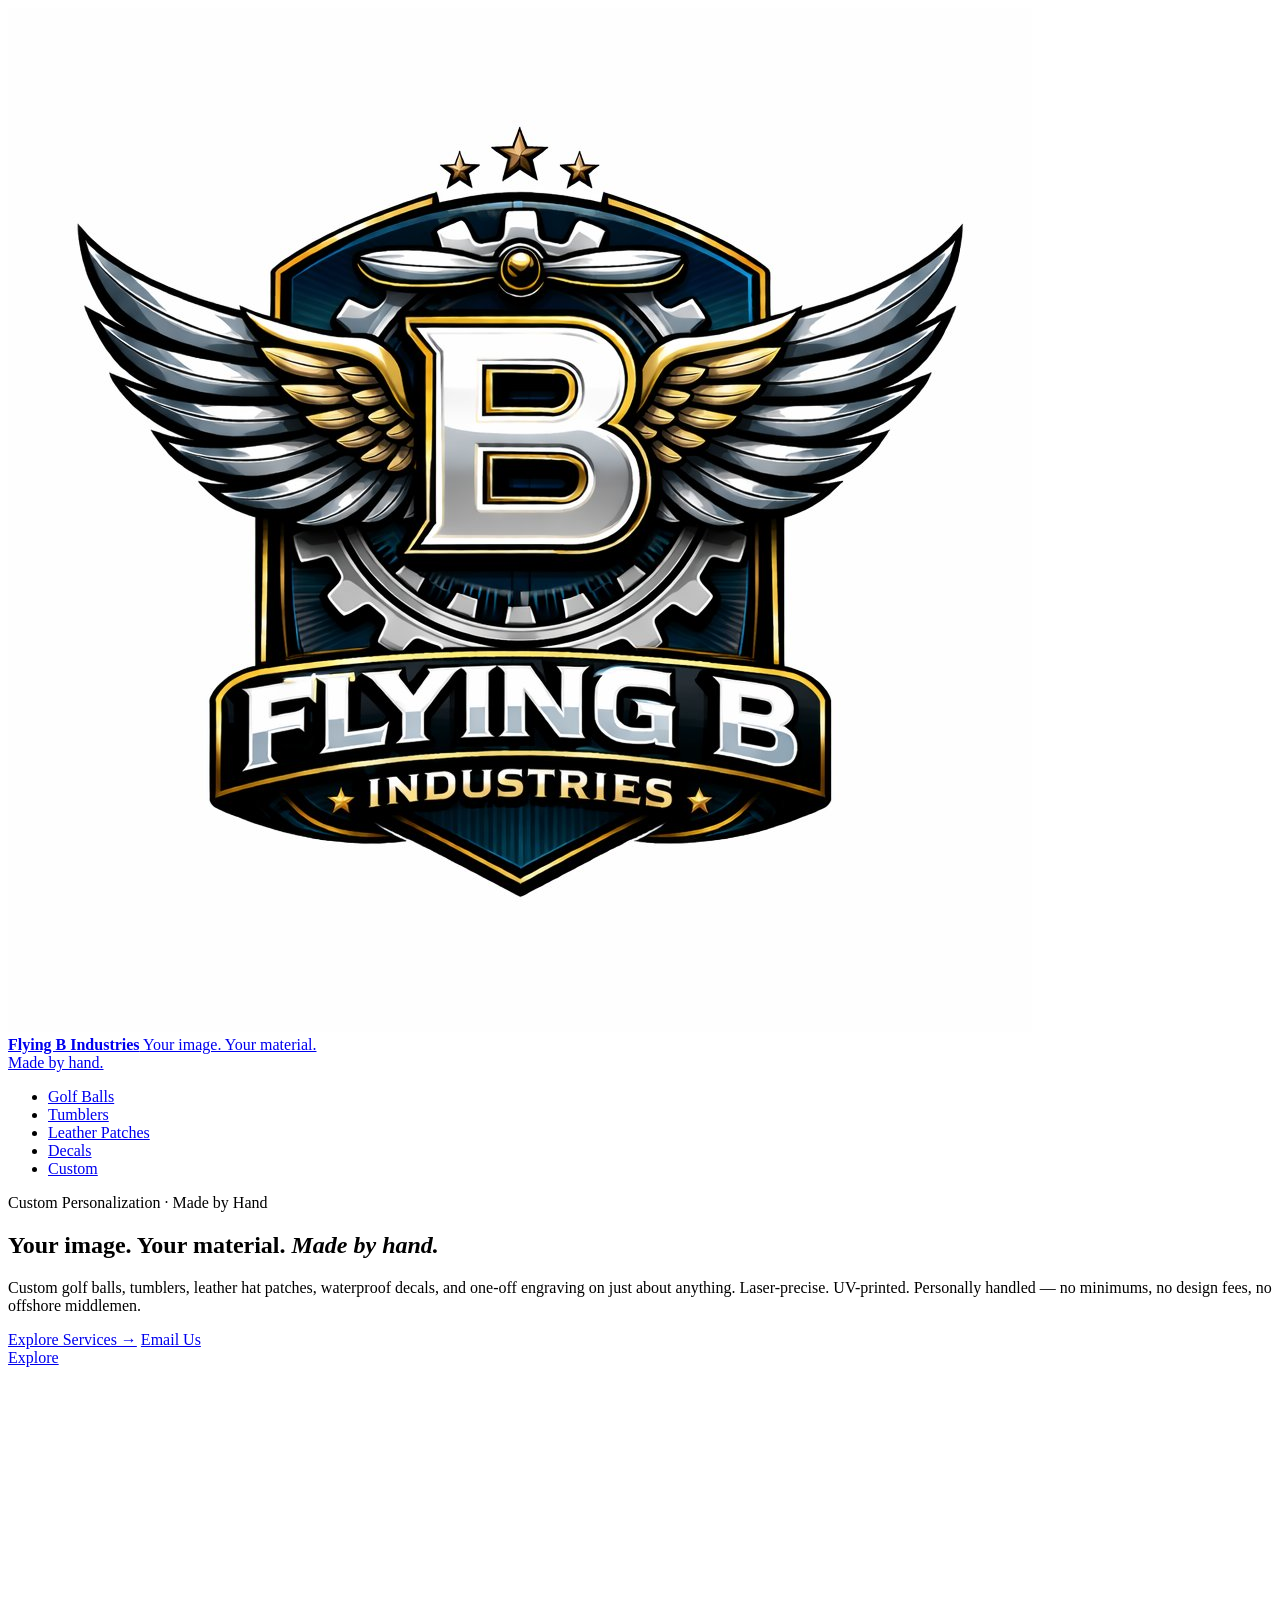
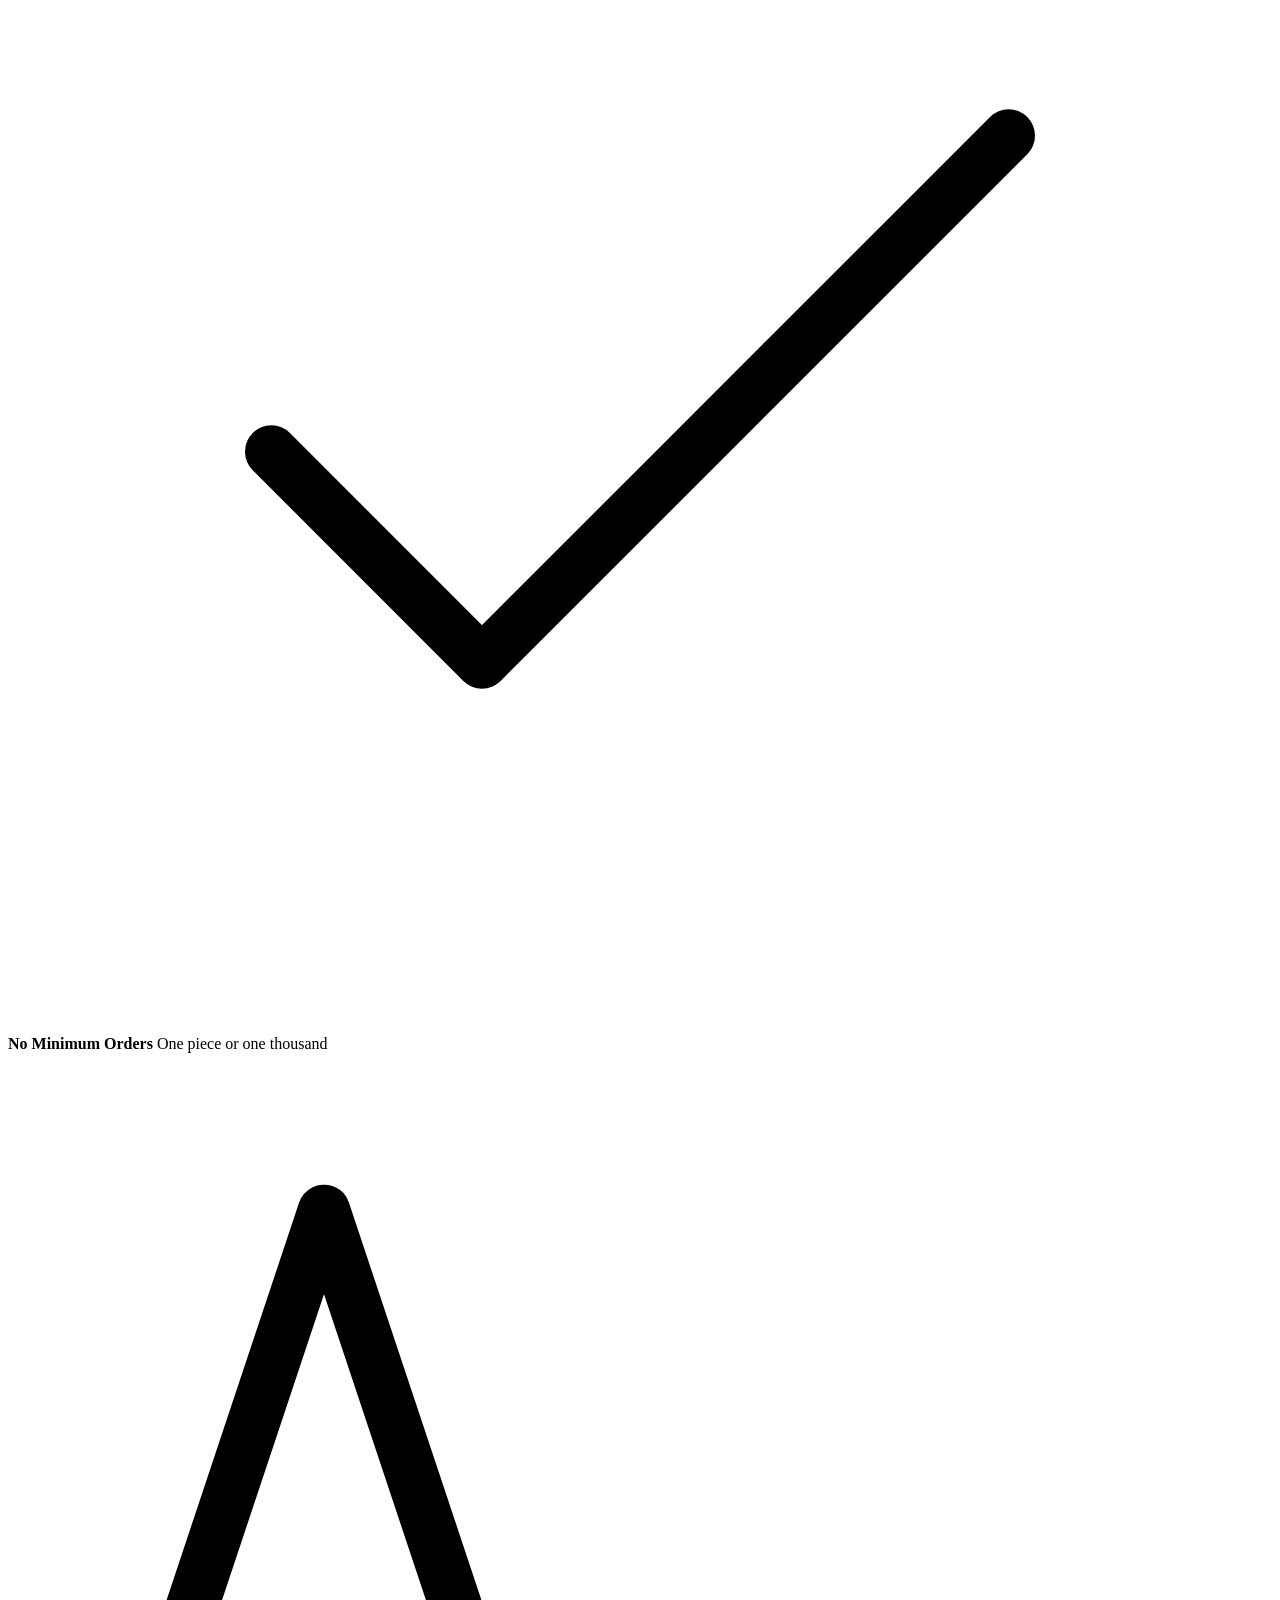
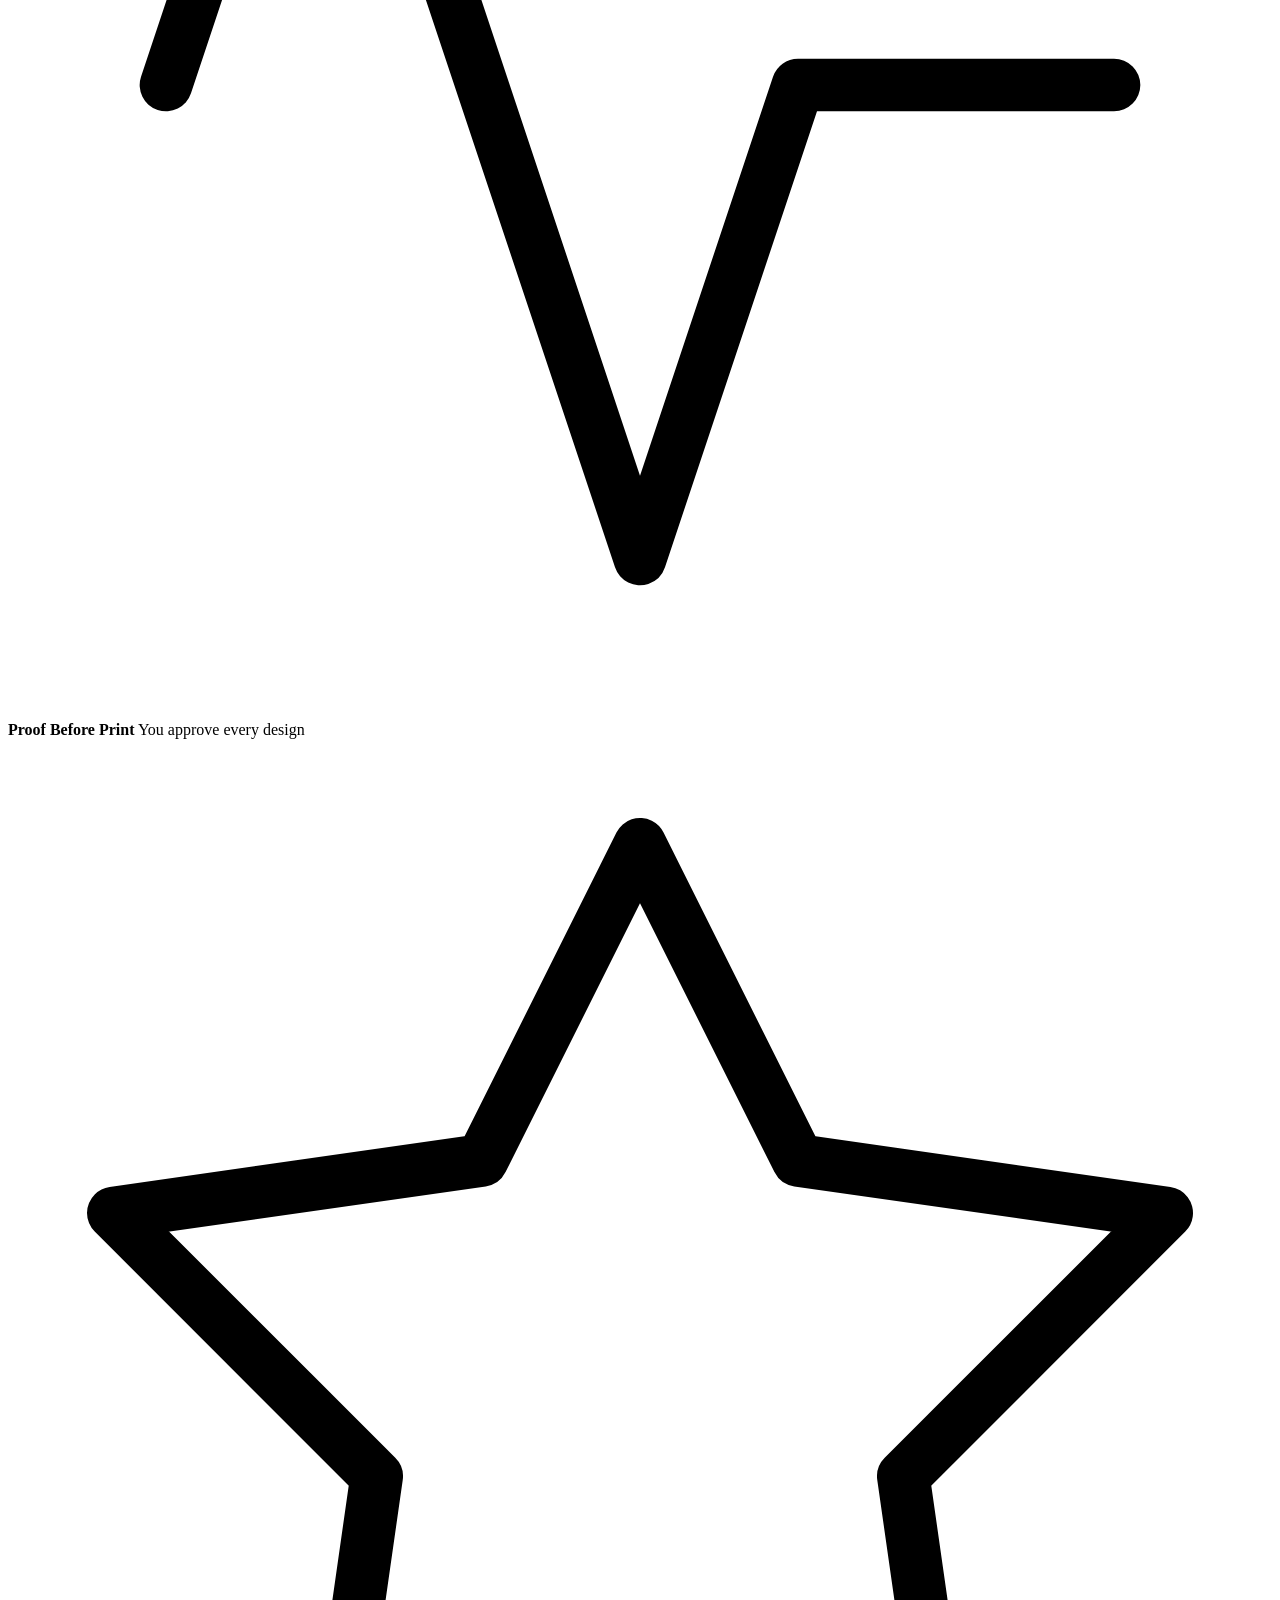
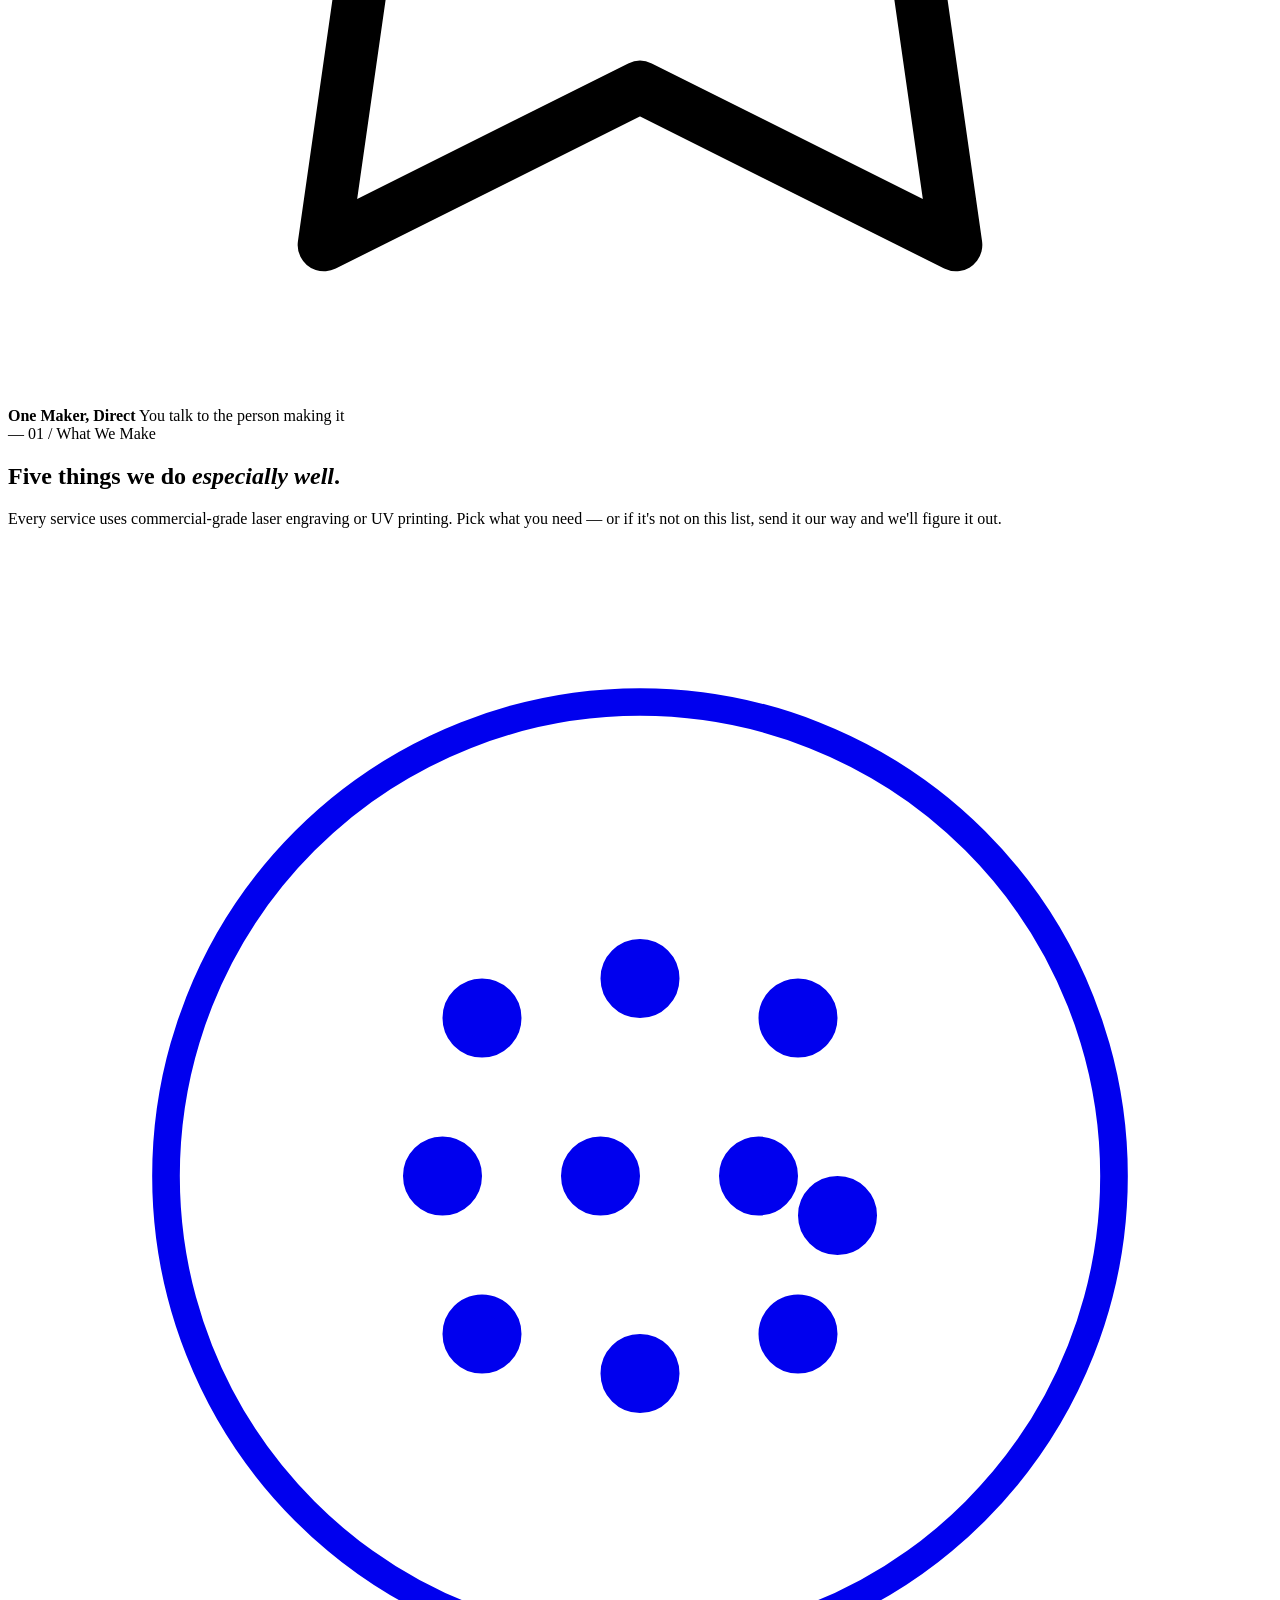
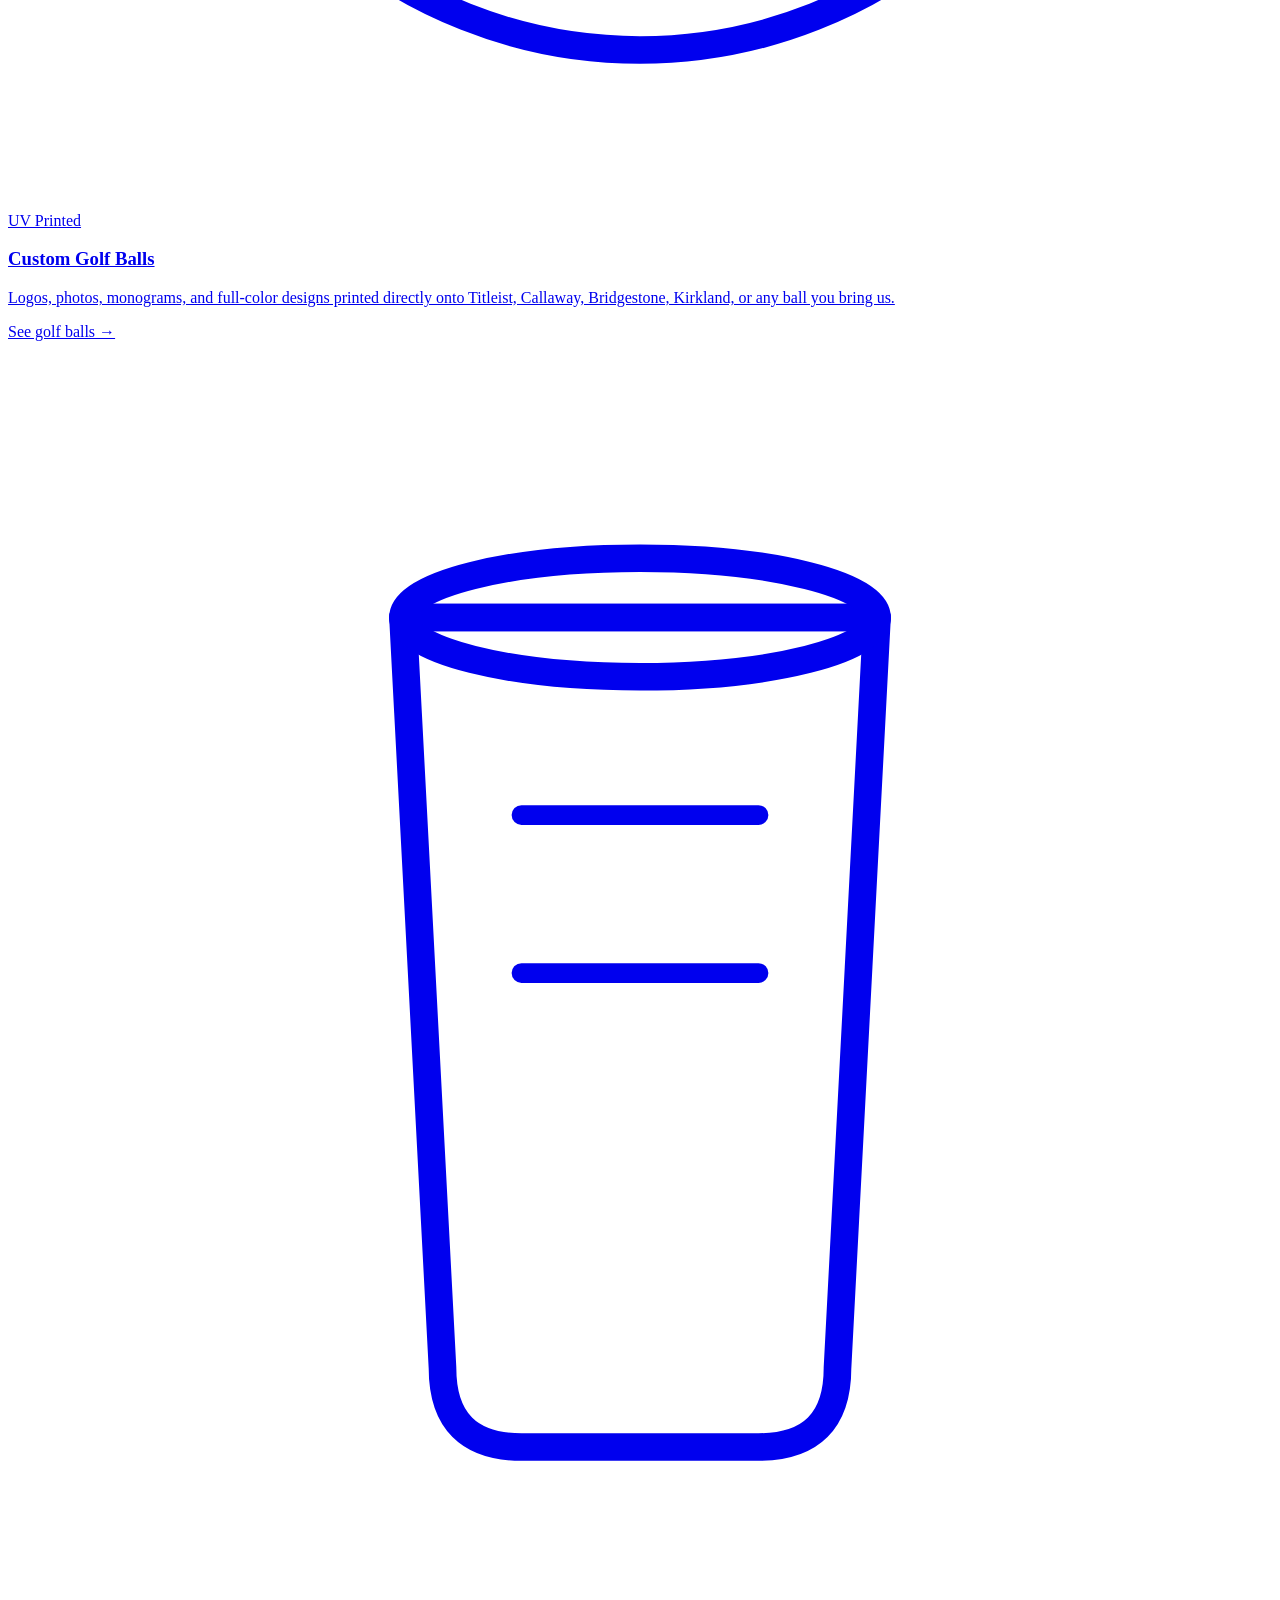
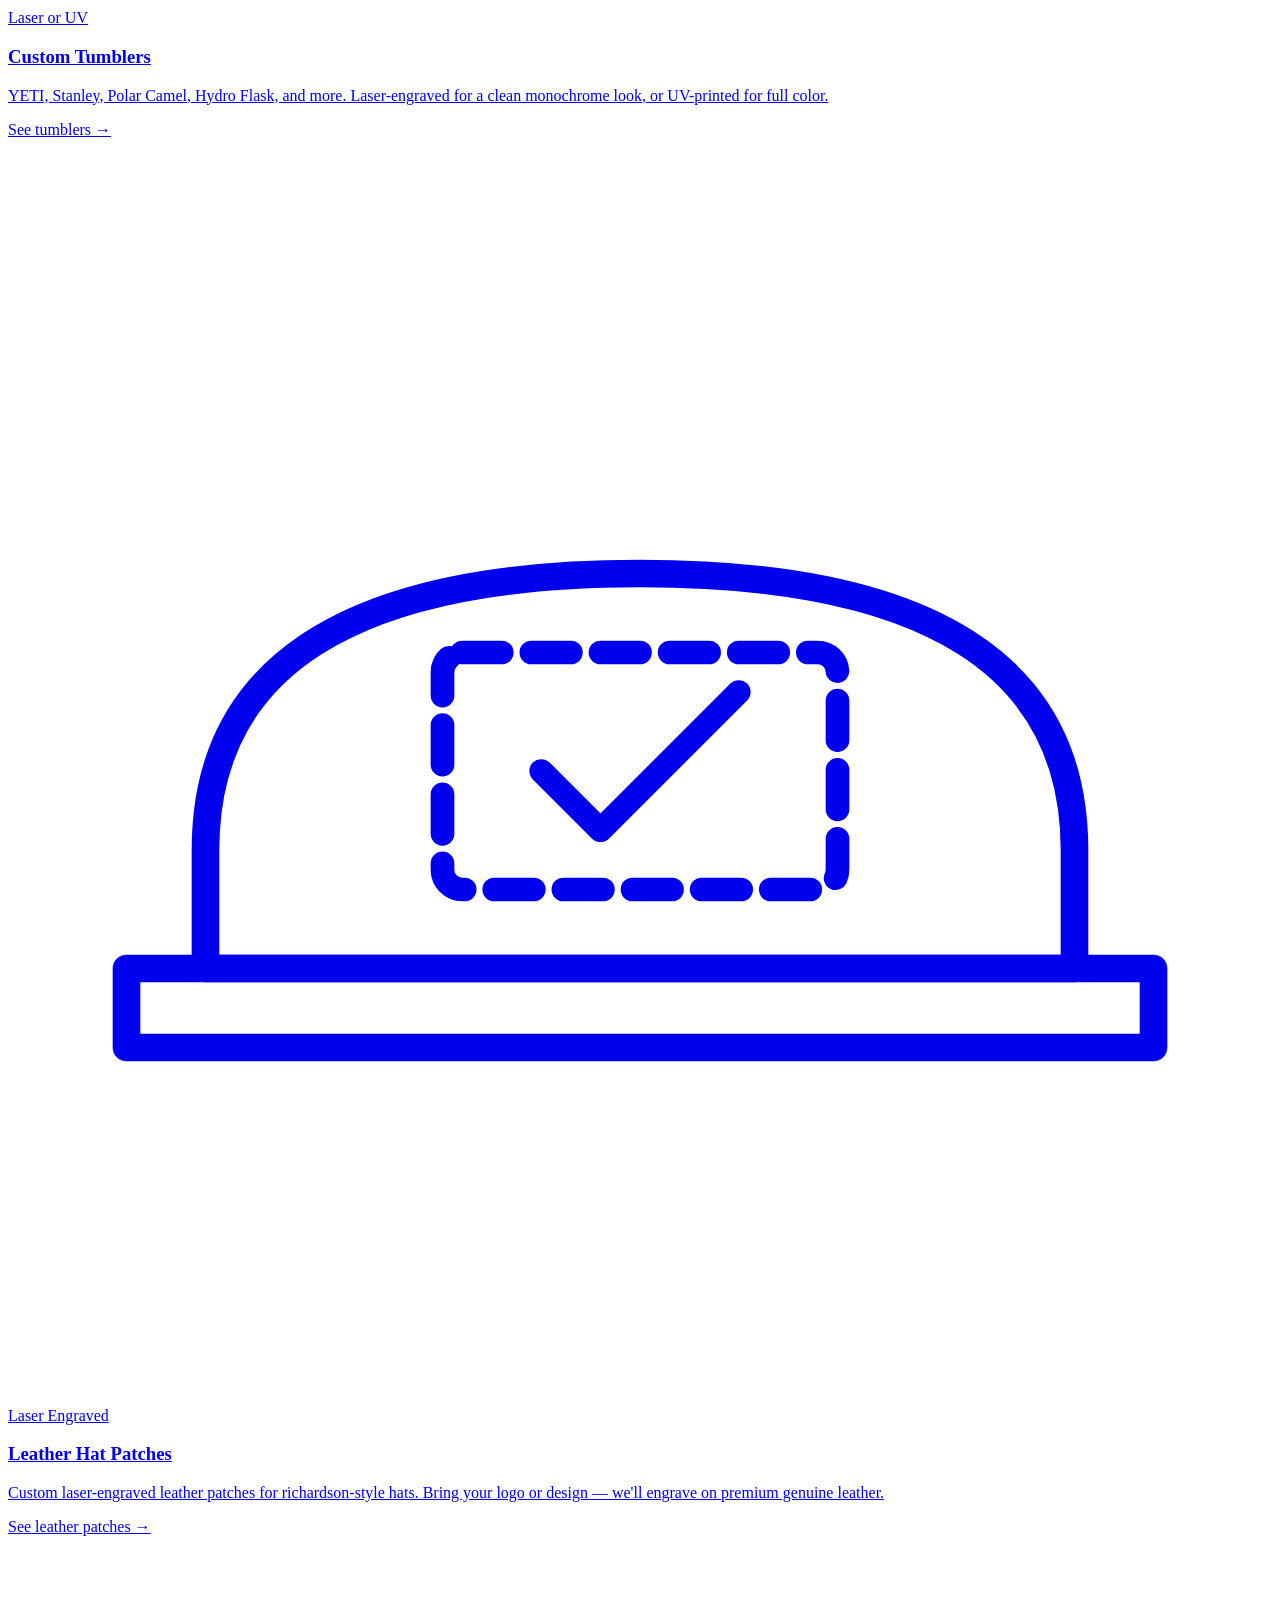
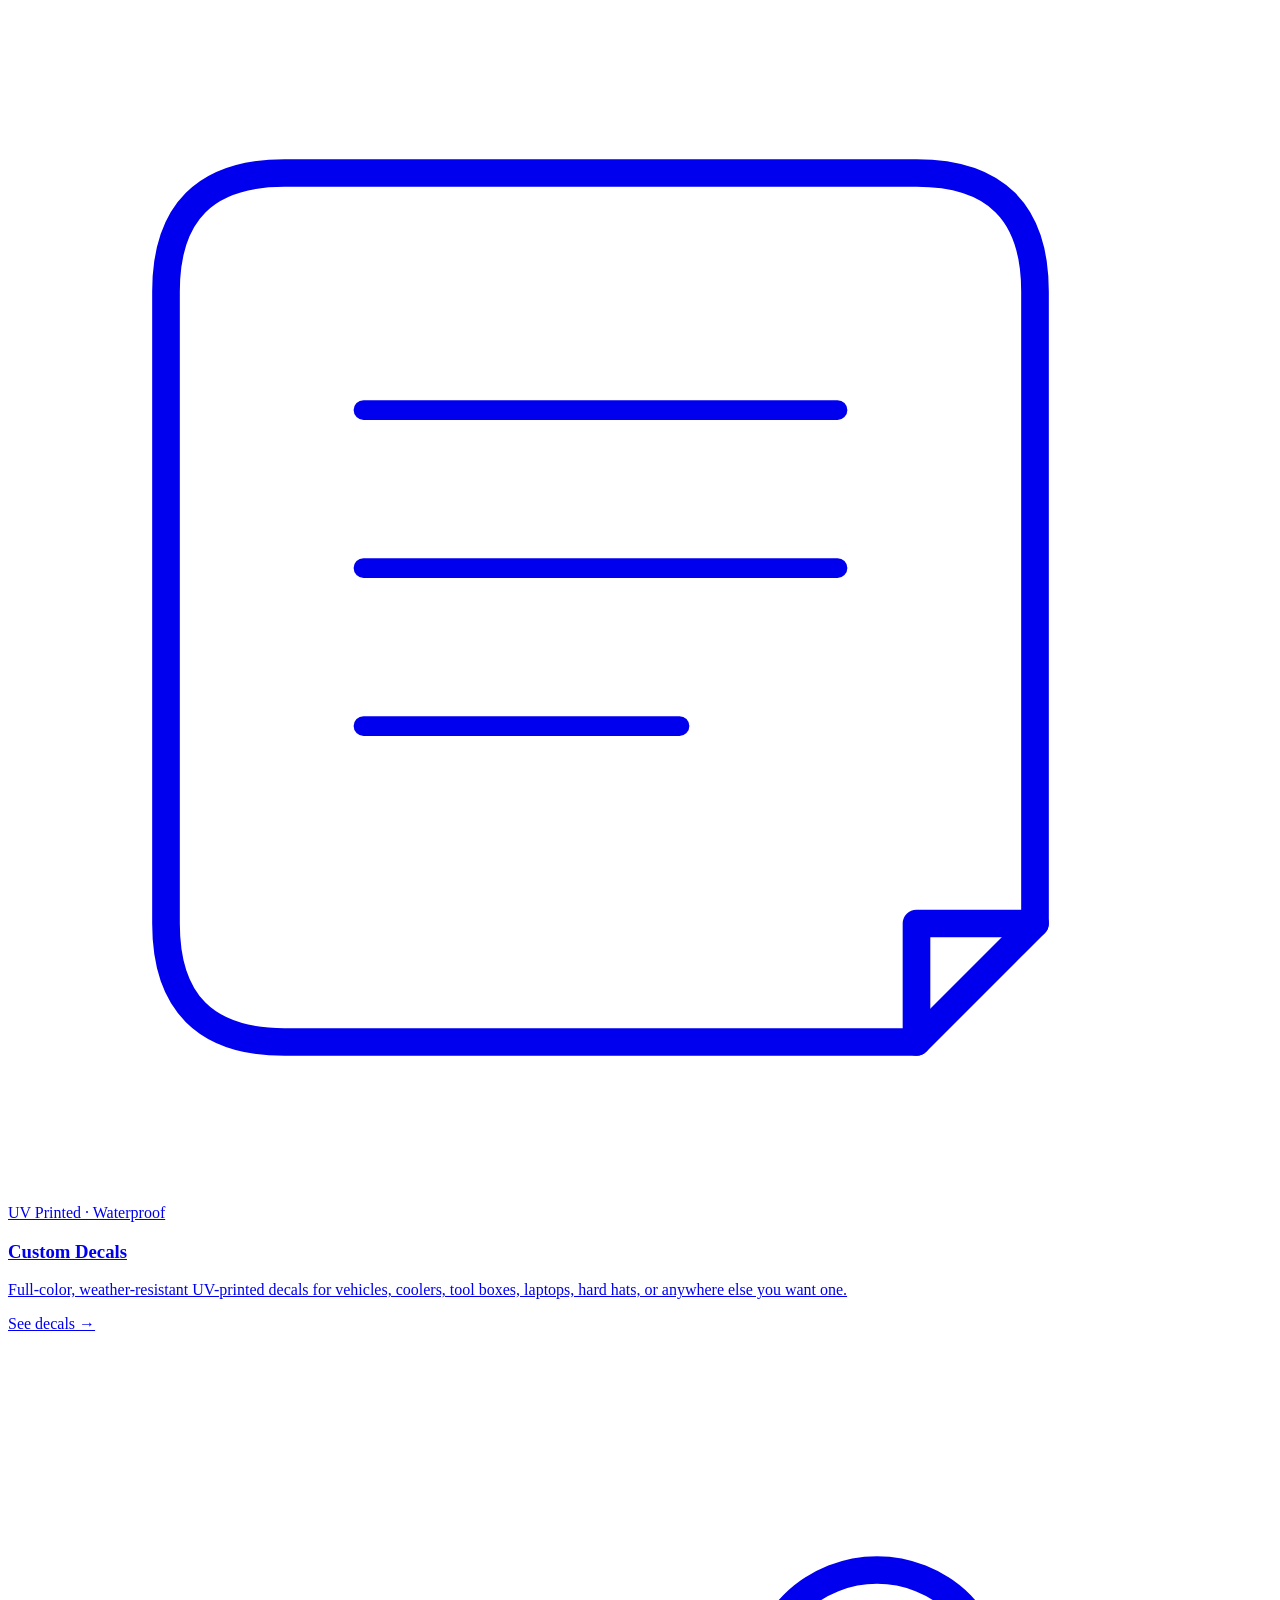
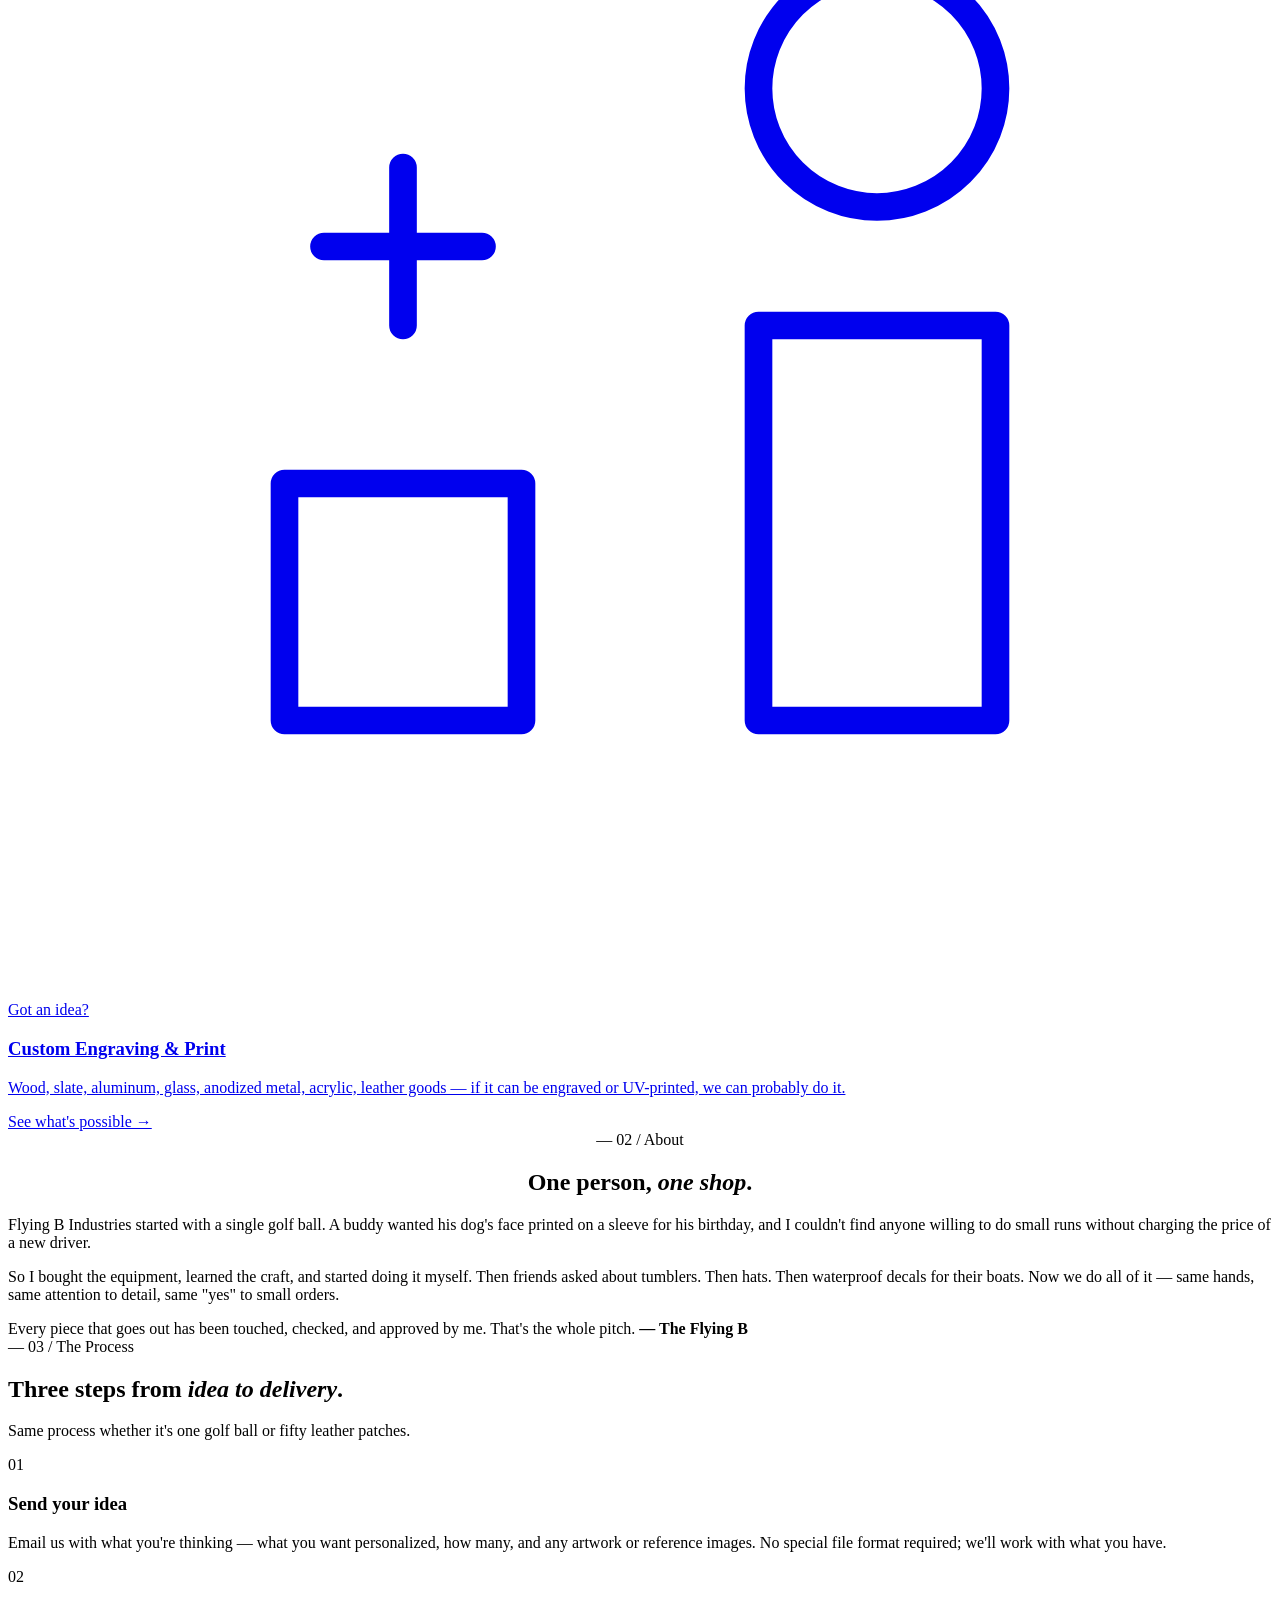
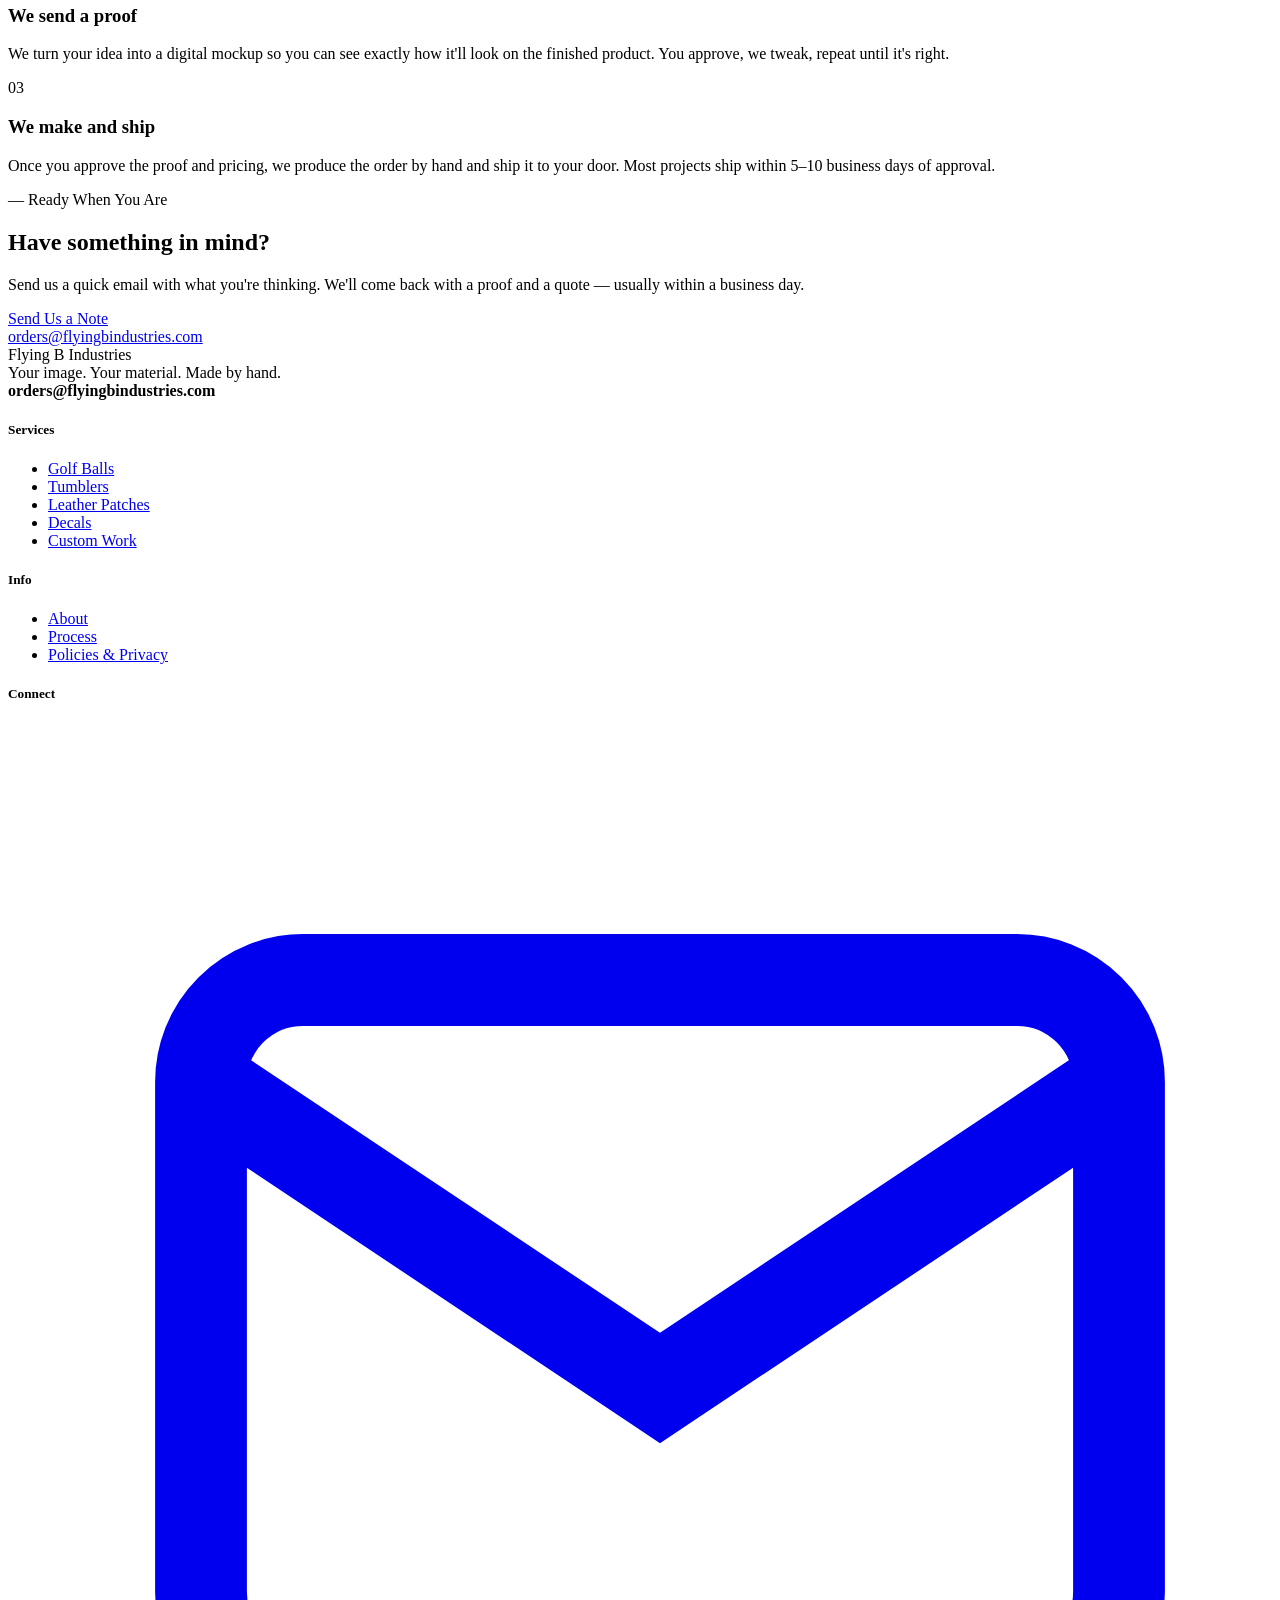
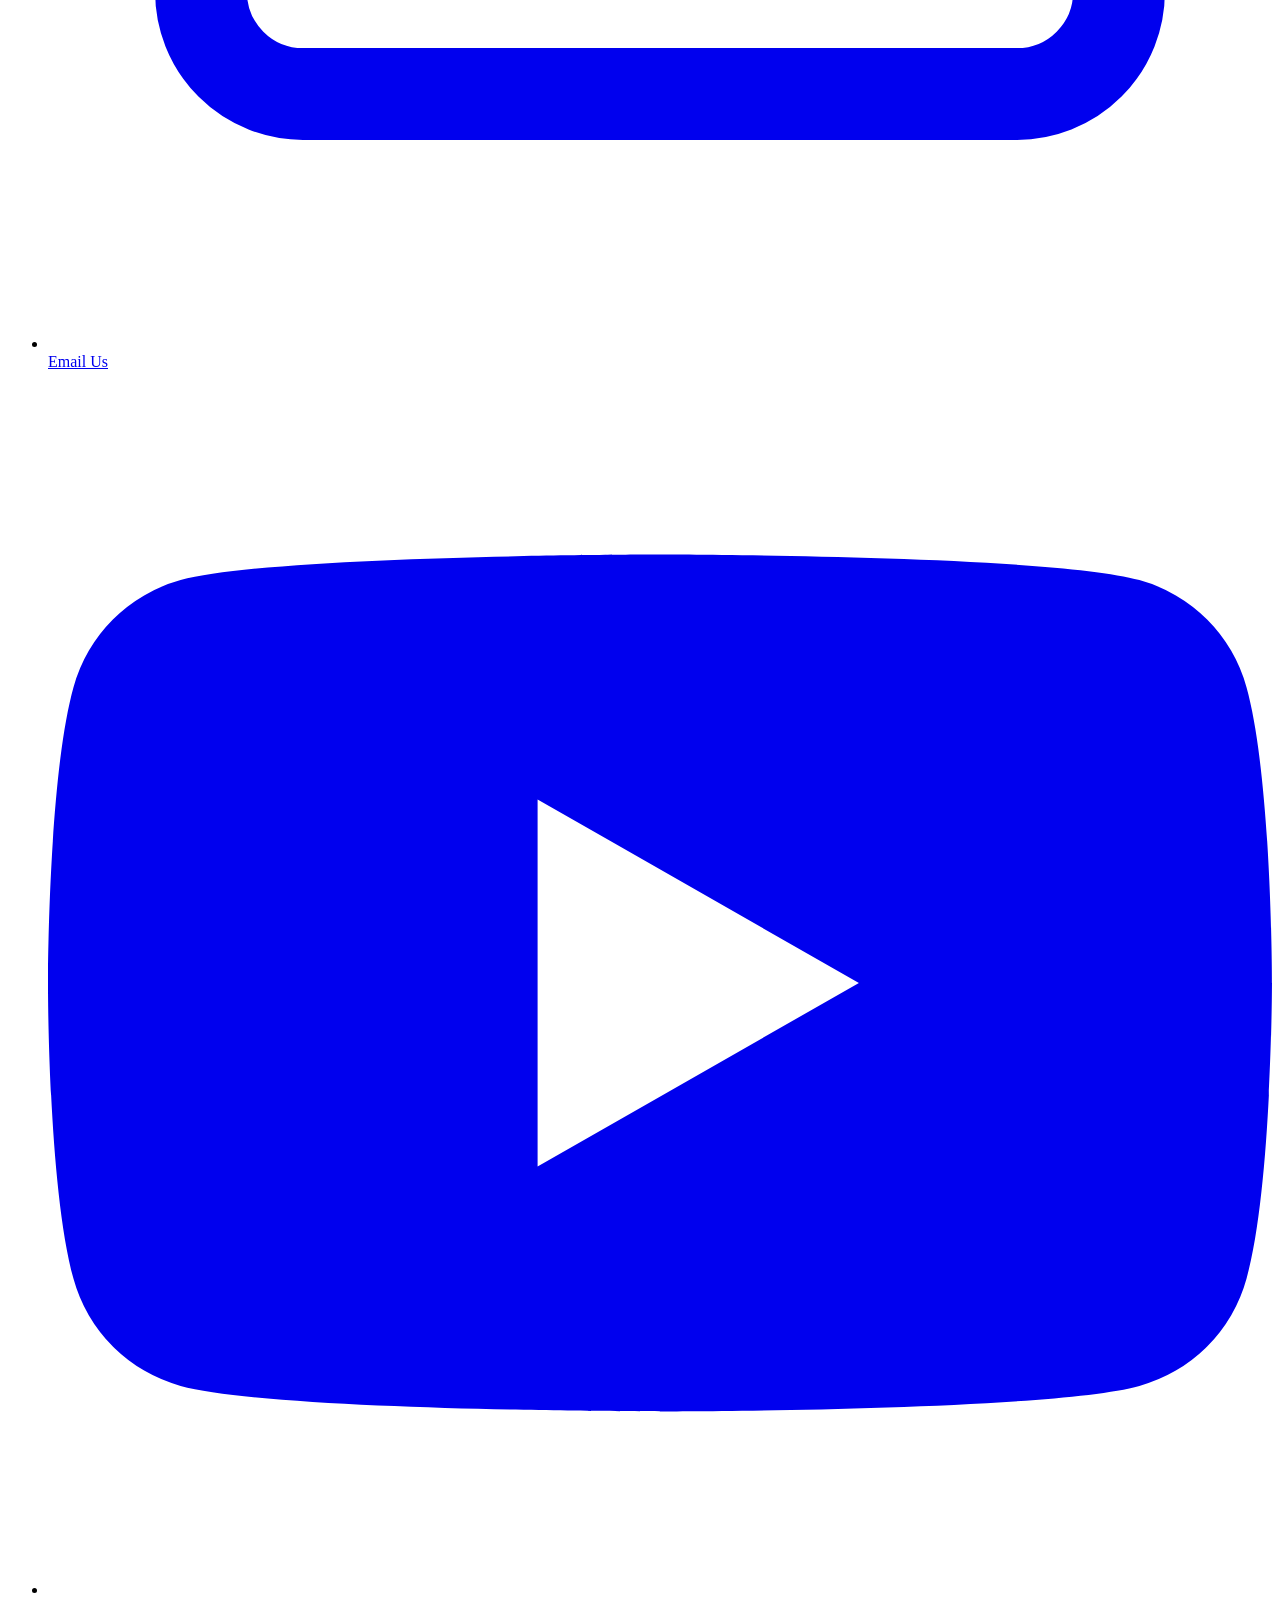
==== commit dfefed07: "Add files via upload" ====
--- a/index.html
+++ b/index.html
@@ -3,14 +3,14 @@
 <head>
 <meta charset="UTF-8" />
 <meta name="viewport" content="width=device-width, initial-scale=1.0" />
-<title>Flying B Industries — Custom Golf Balls</title>
-<meta name="description" content="Personalized custom golf balls for tournaments, gifts, weddings, and corporate events. Send us your image, we'll send you a quote." />
-
-<!-- Open Graph (Facebook, iMessage, LinkedIn, WhatsApp, Slack, etc.) -->
+<title>Flying B Industries — Custom Engraving, UV Printing &amp; Personalization</title>
+<meta name="description" content="Custom golf balls, tumblers, leather hat patches, waterproof decals, and one-off laser engraving and UV printing. Personally handled, no minimums, made by hand." />
+
+<!-- Open Graph -->
 <meta property="og:type" content="website" />
 <meta property="og:site_name" content="Flying B Industries" />
-<meta property="og:title" content="Flying B Industries — Custom Golf Balls" />
-<meta property="og:description" content="Your image. Your ball. Your game. Personalized golf balls for tournaments, weddings, gifts, and special events — made by a fellow golfer." />
+<meta property="og:title" content="Flying B Industries — Custom Personalization, Made by Hand" />
+<meta property="og:description" content="Golf balls. Tumblers. Leather hat patches. Waterproof decals. One-off custom work. All laser engraved or UV printed, by a maker who uses what he makes." />
 <meta property="og:url" content="https://flyingbindustries.com" />
 <meta property="og:image" content="https://flyingbindustries.com/officialFlyingBLogo.png" />
 <meta property="og:image:alt" content="Flying B Industries logo" />
@@ -19,30 +19,17 @@
 
 <!-- Twitter / X -->
 <meta name="twitter:card" content="summary_large_image" />
-<meta name="twitter:title" content="Flying B Industries — Custom Golf Balls" />
-<meta name="twitter:description" content="Your image. Your ball. Your game. Personalized golf balls made by a fellow golfer." />
+<meta name="twitter:title" content="Flying B Industries — Custom Personalization, Made by Hand" />
+<meta name="twitter:description" content="Custom laser engraving and UV printing on golf balls, tumblers, leather, and more." />
 <meta name="twitter:image" content="https://flyingbindustries.com/officialFlyingBLogo.png" />
 
-<!-- Theme color (used by mobile browsers, Safari pinned tabs) -->
 <meta name="theme-color" content="#1c2a4e" />
-
-<!-- Canonical URL — tells search engines this is the preferred URL for this page -->
 <link rel="canonical" href="https://flyingbindustries.com/" />
-
-<!-- Search engines: instructions for crawling and indexing -->
 <meta name="robots" content="index, follow, max-image-preview:large" />
-
-<!-- Keywords for completeness (low SEO value but harmless) -->
-<meta name="keywords" content="custom golf balls, personalized golf balls, custom printed golf balls, wedding favor golf balls, tournament golf balls, corporate logo golf balls, memorial golf balls, pet portrait golf balls, golf gifts" />
-
-<!-- Author / Publisher signal -->
+<meta name="keywords" content="custom laser engraving, UV printing, custom golf balls, custom tumblers, leather hat patches, waterproof decals, personalized gifts, custom merchandise" />
 <meta name="author" content="Flying B Industries" />
 
-<!-- ===== STRUCTURED DATA (JSON-LD) =====
-     Tells Google explicitly: who you are, what you do, your logo, your service areas.
-     This is what causes your logo to appear in search results instead of a generic icon,
-     and helps Google build a Knowledge Panel for your business.
--->
+<!-- Structured Data -->
 <script type="application/ld+json">
 {
   "@context": "https://schema.org",
@@ -60,9 +47,9 @@
         "height": 1024
       },
       "image": "https://flyingbindustries.com/officialFlyingBLogo.png",
-      "description": "Flying B Industries makes custom-printed golf balls for tournaments, weddings, corporate events, gifts, and memorials. Personally handled, no minimum order, made by a fellow golfer.",
+      "description": "Flying B Industries is a one-person custom personalization shop offering laser engraving and UV printing on golf balls, tumblers, leather hat patches, waterproof decals, and a wide range of other materials. Personally handled, no minimums.",
       "email": "orders@flyingbindustries.com",
-      "slogan": "Your image. Your ball. Your game.",
+      "slogan": "Your image. Your material. Made by hand.",
       "sameAs": [
         "https://www.youtube.com/@flyingbindustries"
       ]
@@ -74,105 +61,74 @@
       "url": "https://flyingbindustries.com/",
       "image": "https://flyingbindustries.com/officialFlyingBLogo.png",
       "logo": "https://flyingbindustries.com/officialFlyingBLogo.png",
-      "description": "Custom-printed golf balls for any occasion — tournaments, weddings, corporate events, gifts, memorials, and just-for-fun designs. One golfer making personalized balls for other golfers.",
+      "description": "Custom laser engraving and UV printing on golf balls, tumblers, leather, decals, and more. No minimum orders. Made by hand.",
       "email": "orders@flyingbindustries.com",
       "priceRange": "$$",
-      "areaServed": {
-        "@type": "Country",
-        "name": "United States"
-      },
+      "areaServed": { "@type": "Country", "name": "United States" },
       "knowsAbout": [
+        "Custom Laser Engraving",
+        "UV Printing",
         "Custom Golf Balls",
-        "Personalized Golf Balls",
-        "Tournament Logo Printing",
-        "Wedding Favor Golf Balls",
-        "Corporate Promotional Products",
-        "Memorial Golf Balls",
-        "Pet Portrait Golf Balls",
-        "Golf Gifts"
+        "Custom Tumblers",
+        "Leather Hat Patches",
+        "Waterproof Decals",
+        "Personalized Gifts",
+        "Corporate Promotional Products"
       ]
     },
     {
       "@type": "WebSite",
       "@id": "https://flyingbindustries.com/#website",
       "url": "https://flyingbindustries.com/",
-      "name": "Flying B Industries — Custom Golf Balls",
-      "description": "Personalized golf balls for tournaments, weddings, gifts, and special events.",
-      "publisher": {
-        "@id": "https://flyingbindustries.com/#organization"
-      },
+      "name": "Flying B Industries",
+      "description": "Custom laser engraving and UV printing — golf balls, tumblers, leather patches, decals, and more.",
+      "publisher": { "@id": "https://flyingbindustries.com/#organization" },
       "inLanguage": "en-US"
     },
     {
       "@type": "Service",
       "name": "Custom Golf Ball Printing",
-      "provider": {
-        "@id": "https://flyingbindustries.com/#organization"
-      },
-      "description": "Print custom logos, photos, monograms, and designs onto golf balls. Bring your own balls, request a specific brand (Titleist, Callaway, Bridgestone), or use Costco Kirkland Signature.",
+      "url": "https://flyingbindustries.com/golf-balls.html",
+      "provider": { "@id": "https://flyingbindustries.com/#organization" },
+      "description": "Custom logos, photos, and designs printed onto golf balls.",
       "areaServed": "United States",
       "serviceType": "Custom Printing"
     },
     {
-      "@type": "FAQPage",
-      "mainEntity": [
-        {
-          "@type": "Question",
-          "name": "How long does it take to get my golf balls?",
-          "acceptedAnswer": {
-            "@type": "Answer",
-            "text": "Turnaround depends on order size, ball option, and current production schedule. We'll provide a realistic timeline with your quote. If you have a hard deadline (event, tournament, gift date), let us know in your email."
-          }
-        },
-        {
-          "@type": "Question",
-          "name": "Will I see a proof before you print?",
-          "acceptedAnswer": {
-            "@type": "Answer",
-            "text": "Yes — for most orders we send a digital mockup of how your image will look on the ball before we produce anything. You'll have a chance to approve or request adjustments before we move forward."
-          }
-        },
-        {
-          "@type": "Question",
-          "name": "How is pricing determined?",
-          "acceptedAnswer": {
-            "@type": "Answer",
-            "text": "Quotes are based on quantity, ball choice (your own balls, a specific brand we source, or budget-friendly Kirkland), artwork complexity, and shipping. There's no minimum order. You'll always see the full price before committing, and there are no hidden fees added later."
-          }
-        },
-        {
-          "@type": "Question",
-          "name": "Can I return or refund a custom order?",
-          "acceptedAnswer": {
-            "@type": "Answer",
-            "text": "Because every order is custom-made, approved orders are generally not returnable — the proof-approval step protects you. However, if there's a production error, a quality issue, or the finished balls don't match the proof you approved, we'll make it right with a repair, replacement, or refund as appropriate."
-          }
-        },
-        {
-          "@type": "Question",
-          "name": "Is there a minimum order?",
-          "acceptedAnswer": {
-            "@type": "Answer",
-            "text": "No — there's no minimum. Reach out with the quantity you have in mind and we'll let you know what works. Smaller orders are welcome — we'll just price them accordingly."
-          }
-        },
-        {
-          "@type": "Question",
-          "name": "What kind of image works best for custom golf balls?",
-          "acceptedAnswer": {
-            "@type": "Answer",
-            "text": "High-resolution PNG or JPG files produce the best results. For logos and graphics, a PNG with a transparent background is ideal. For photos, the higher the resolution the better."
-          }
-        },
-        {
-          "@type": "Question",
-          "name": "Can you print copyrighted or trademarked images?",
-          "acceptedAnswer": {
-            "@type": "Answer",
-            "text": "Only with proof of authorization. We can't reproduce sports team logos, cartoon characters, or other trademarked artwork without permission from the rights holder. Your own logos, photos, and original artwork are no problem."
-          }
-        }
-      ]
+      "@type": "Service",
+      "name": "Custom Tumblers",
+      "url": "https://flyingbindustries.com/tumblers.html",
+      "provider": { "@id": "https://flyingbindustries.com/#organization" },
+      "description": "Laser-engraved and UV-printed custom tumblers.",
+      "areaServed": "United States",
+      "serviceType": "Custom Engraving and Printing"
+    },
+    {
+      "@type": "Service",
+      "name": "Leather Hat Patches",
+      "url": "https://flyingbindustries.com/leather-patches.html",
+      "provider": { "@id": "https://flyingbindustries.com/#organization" },
+      "description": "Custom laser-engraved leather patches for hats and apparel.",
+      "areaServed": "United States",
+      "serviceType": "Laser Engraving"
+    },
+    {
+      "@type": "Service",
+      "name": "Waterproof UV Decals",
+      "url": "https://flyingbindustries.com/decals.html",
+      "provider": { "@id": "https://flyingbindustries.com/#organization" },
+      "description": "UV-printed waterproof decals for indoor and outdoor use.",
+      "areaServed": "United States",
+      "serviceType": "UV Printing"
+    },
+    {
+      "@type": "Service",
+      "name": "Custom Laser Engraving & UV Printing",
+      "url": "https://flyingbindustries.com/custom.html",
+      "provider": { "@id": "https://flyingbindustries.com/#organization" },
+      "description": "One-off custom engraving and UV printing on a wide range of materials.",
+      "areaServed": "United States",
+      "serviceType": "Custom Manufacturing"
     }
   ]
 }
@@ -188,9 +144,8 @@
   gtag('js', new Date());
   gtag('config', 'G-11YQDNWPYJ');
 </script>
-<!-- End Google Analytics -->
-
-<!-- Microsoft Clarity (session recordings & heatmaps) -->
+
+<!-- Microsoft Clarity -->
 <script type="text/javascript">
   (function(c,l,a,r,i,t,y){
     c[a]=c[a]||function(){(c[a].q=c[a].q||[]).push(arguments)};
@@ -198,1961 +153,307 @@
     y=l.getElementsByTagName(r)[0];y.parentNode.insertBefore(t,y);
   })(window, document, "clarity", "script", "wmfeobc480");
 </script>
-<!-- End Microsoft Clarity -->
 
 <link rel="preconnect" href="https://fonts.googleapis.com">
 <link rel="preconnect" href="https://fonts.gstatic.com" crossorigin>
 <link href="https://fonts.googleapis.com/css2?family=Fraunces:opsz,wght@9..144,400;9..144,500;9..144,600;9..144,700&family=DM+Sans:wght@400;500;600&display=swap" rel="stylesheet">
-
-<style>
-  :root {
-    --cream: #f6f1e6;
-    --cream-deep: #ede5d2;
-    --navy: #1c2a4e;
-    --navy-light: #2c3e6b;
-    --navy-deep: #131c36;
-    --gold: #c9a449;
-    --gold-bright: #e0c177;
-    --gold-soft: #f0dca6;
-    --ink: #15201a;
-    --muted: #5a5a52;
-    --line: #d8cfb8;
-  }
-
-  * { box-sizing: border-box; margin: 0; padding: 0; }
-  html { scroll-behavior: smooth; }
-
-  body {
-    font-family: 'DM Sans', sans-serif;
-    background: var(--cream);
-    color: var(--ink);
-    line-height: 1.6;
-    font-size: 17px;
-    -webkit-font-smoothing: antialiased;
-  }
-
-  .container {
-    max-width: 1100px;
-    margin: 0 auto;
-    padding: 0 28px;
-  }
-
-  /* QR BANNER (for visitors who scanned a ball QR code) */
-  .qr-banner {
-    background: linear-gradient(135deg, var(--navy) 0%, var(--navy-light) 100%);
-    color: var(--cream);
-    padding: 14px 0;
-    border-bottom: 2px solid var(--gold);
-    position: relative;
-    display: none;
-  }
-  body.qr-visitor .qr-banner { display: block; }
-  .qr-banner-inner {
-    display: flex;
-    align-items: center;
-    justify-content: space-between;
-    gap: 20px;
-    flex-wrap: wrap;
-  }
-  .qr-banner-text {
-    font-size: 14px;
-    line-height: 1.5;
-    flex: 1;
-    min-width: 240px;
-  }
-  .qr-banner-text strong {
-    color: var(--gold-bright);
-    font-weight: 600;
-  }
-  .qr-banner-actions {
-    display: flex;
-    gap: 16px;
-    align-items: center;
-    flex-shrink: 0;
-  }
-  .qr-banner-link {
-    color: var(--gold-bright);
-    text-decoration: none;
-    font-size: 14px;
-    font-weight: 600;
-    border-bottom: 1px solid var(--gold-bright);
-    padding-bottom: 2px;
-    white-space: nowrap;
-    transition: color 0.2s, border-color 0.2s;
-  }
-  .qr-banner-link:hover {
-    color: var(--cream);
-    border-color: var(--cream);
-  }
-  .qr-dismiss {
-    background: none;
-    border: none;
-    color: rgba(246, 241, 230, 0.6);
-    font-size: 26px;
-    cursor: pointer;
-    padding: 0 6px;
-    line-height: 1;
-    transition: color 0.2s;
-  }
-  .qr-dismiss:hover { color: var(--cream); }
-  @media (max-width: 700px) {
-    .qr-banner-inner { flex-direction: column; align-items: flex-start; gap: 12px; }
-    .qr-banner-actions { width: 100%; justify-content: space-between; }
-  }
-
-  /* NAV */
-  nav {
-    padding: 32px 0;
-    border-bottom: 1px solid var(--line);
-    background: var(--cream);
-  }
-  .nav-inner {
-    display: flex;
-    justify-content: flex-start;
-    align-items: center;
-    gap: 28px;
-  }
-  .nav-logo {
-    display: flex;
-    align-items: center;
-    gap: 24px;
-    text-decoration: none;
-    color: inherit;
-    transition: transform 0.25s ease;
-  }
-  .nav-logo:hover { transform: translateY(-2px); }
-  .nav-logo img {
-    height: 144px;
-    width: auto;
-    display: block;
-    filter: drop-shadow(0 6px 18px rgba(28, 42, 78, 0.18));
-    transition: filter 0.25s ease;
-  }
-  .nav-logo:hover img {
-    filter: drop-shadow(0 10px 26px rgba(28, 42, 78, 0.28));
-  }
-  .nav-logo-tagline {
-    font-family: 'Fraunces', serif;
-    font-style: italic;
-    font-weight: 500;
-    font-size: 18px;
-    color: var(--muted);
-    line-height: 1.35;
-    border-left: 1px solid var(--line);
-    padding-left: 24px;
-    max-width: 280px;
-  }
-  .nav-logo-tagline strong {
-    display: block;
-    font-style: normal;
-    font-weight: 600;
-    font-size: 13px;
-    letter-spacing: 0.2em;
-    text-transform: uppercase;
-    color: var(--gold);
-    margin-bottom: 6px;
-    font-family: 'DM Sans', sans-serif;
-  }
-
-  /* HERO */
-  .hero {
-    padding: 90px 0 110px;
-    position: relative;
-    overflow: hidden;
-  }
-  .hero-ball {
-    position: absolute;
-    top: 50%;
-    right: -80px;
-    transform: translateY(-50%);
-    width: 420px;
-    height: 420px;
-    z-index: 0;
-    pointer-events: none;
-    animation: heroBallFloat 6s ease-in-out infinite;
-  }
-  @keyframes heroBallFloat {
-    0%, 100% { transform: translateY(-50%) translateX(0); }
-    50%      { transform: translateY(-54%) translateX(-6px); }
-  }
-  .hero-ball svg {
-    width: 100%;
-    height: 100%;
-    filter: drop-shadow(0 30px 50px rgba(28, 42, 78, 0.25));
-  }
-  .hero-content { position: relative; z-index: 2; max-width: 640px; }
-
-  /* SCROLL INDICATOR */
-  .scroll-indicator {
-    position: absolute;
-    bottom: 28px;
-    left: 50%;
-    transform: translateX(-50%);
-    z-index: 2;
-    display: flex;
-    flex-direction: column;
-    align-items: center;
-    gap: 8px;
-    color: var(--muted);
-    font-size: 11px;
-    letter-spacing: 0.18em;
-    text-transform: uppercase;
-    font-weight: 600;
-    text-decoration: none;
-    transition: color 0.2s, transform 0.2s;
-  }
-  .scroll-indicator:hover {
-    color: var(--navy);
-    transform: translateX(-50%) translateY(-3px);
-  }
-  .scroll-indicator-line {
-    width: 1px;
-    height: 32px;
-    background: linear-gradient(to bottom, transparent, var(--gold) 30%, var(--gold));
-    position: relative;
-    overflow: hidden;
-  }
-  .scroll-indicator-line::after {
-    content: '';
-    position: absolute;
-    top: -10px;
-    left: 0;
-    width: 100%;
-    height: 10px;
-    background: var(--cream);
-    animation: scrollPulse 2.2s ease-in-out infinite;
-  }
-  @keyframes scrollPulse {
-    0%   { top: -10px; }
-    70%  { top: 32px; }
-    100% { top: 32px; }
-  }
-  @media (max-width: 820px) {
-    .scroll-indicator { display: none; }
-  }
-  .eyebrow {
-    display: inline-block;
-    font-size: 12px;
-    letter-spacing: 0.18em;
-    text-transform: uppercase;
-    color: var(--gold);
-    font-weight: 600;
-    margin-bottom: 22px;
-    padding: 6px 14px;
-    border: 1px solid var(--gold);
-    border-radius: 100px;
-  }
-  h1 {
-    font-family: 'Fraunces', serif;
-    font-weight: 500;
-    letter-spacing: -0.02em;
-    line-height: 1.05;
-    font-size: clamp(42px, 6vw, 72px);
-    color: var(--navy);
-    margin-bottom: 24px;
-  }
-  h1 em {
-    font-style: italic;
-    color: var(--gold);
-    font-weight: 400;
-  }
-  .hero p {
-    font-size: 19px;
-    color: var(--muted);
-    margin-bottom: 38px;
-    max-width: 520px;
-  }
-  .cta-group { display: flex; gap: 16px; flex-wrap: wrap; }
-  .btn {
-    display: inline-flex;
-    align-items: center;
-    gap: 10px;
-    padding: 16px 28px;
-    border-radius: 4px;
-    font-family: inherit;
-    font-size: 15px;
-    font-weight: 600;
-    text-decoration: none;
-    transition: transform 0.2s, box-shadow 0.2s, background 0.2s;
-    cursor: pointer;
-    border: none;
-  }
-  .btn-primary {
-    background: var(--navy);
-    color: var(--cream);
-    border: 1px solid var(--navy);
-  }
-  .btn-primary:hover {
-    background: var(--navy-light);
-    transform: translateY(-2px);
-    box-shadow: 0 10px 30px rgba(28, 42, 78, 0.28);
-  }
-  .btn-secondary {
-    background: transparent;
-    color: var(--navy);
-    border: 1px solid var(--navy);
-  }
-  .btn-secondary:hover { background: var(--navy); color: var(--cream); }
-
-  /* SECTIONS */
-  section { padding: 90px 0; }
-  .section-head { margin-bottom: 60px; max-width: 640px; }
-  .section-num {
-    font-family: 'Fraunces', serif;
-    font-size: 14px;
-    color: var(--gold);
-    letter-spacing: 0.1em;
-    margin-bottom: 12px;
-  }
-  h2 {
-    font-family: 'Fraunces', serif;
-    font-weight: 500;
-    letter-spacing: -0.02em;
-    line-height: 1.05;
-    font-size: clamp(32px, 4vw, 48px);
-    color: var(--navy);
-    margin-bottom: 18px;
-  }
-  h2 em { font-style: italic; color: var(--gold); font-weight: 400; }
-  .section-head p { color: var(--muted); font-size: 18px; }
-
-  /* TRUST STRIP */
-  .trust-strip {
-    background: var(--navy);
-    color: var(--cream);
-    padding: 28px 0;
-    border-bottom: 1px solid var(--line);
-  }
-  .trust-strip-inner {
-    display: grid;
-    grid-template-columns: repeat(3, 1fr);
-    gap: 30px;
-    align-items: center;
-  }
-  .trust-item {
-    display: flex;
-    align-items: center;
-    gap: 14px;
-    justify-content: center;
-    text-align: left;
-  }
-  .trust-icon {
-    flex-shrink: 0;
-    width: 38px;
-    height: 38px;
-    border-radius: 50%;
-    background: rgba(224, 193, 119, 0.15);
-    border: 1px solid var(--gold);
-    display: flex;
-    align-items: center;
-    justify-content: center;
-    color: var(--gold-bright);
-  }
-  .trust-icon svg {
-    width: 18px;
-    height: 18px;
-    stroke-width: 2.2;
-  }
-  .trust-text {
-    font-size: 14px;
-    line-height: 1.4;
-  }
-  .trust-text strong {
-    display: block;
-    color: var(--cream);
-    font-family: 'Fraunces', serif;
-    font-weight: 600;
-    font-size: 15px;
-    margin-bottom: 2px;
-  }
-  .trust-text span {
-    color: rgba(246, 241, 230, 0.7);
-    font-size: 13px;
-  }
-  @media (max-width: 760px) {
-    .trust-strip-inner {
-      grid-template-columns: 1fr;
-      gap: 18px;
-    }
-    .trust-item { justify-content: flex-start; }
-  }
-
-  /* ABOUT */
-  .about {
-    background: var(--cream);
-    border-bottom: 1px solid var(--line);
-  }
-  .about-body {
-    max-width: 720px;
-    margin: 0 auto;
-    text-align: center;
-    position: relative;
-  }
-  .about-body::before {
-    content: '"';
-    font-family: 'Fraunces', serif;
-    font-size: 140px;
-    color: var(--gold);
-    opacity: 0.18;
-    position: absolute;
-    top: -70px;
-    left: 50%;
-    transform: translateX(-50%);
-    line-height: 1;
-    pointer-events: none;
-    z-index: 0;
-  }
-  .about-body p {
-    font-size: 18px;
-    color: var(--ink);
-    margin-bottom: 22px;
-    line-height: 1.75;
-    position: relative;
-    z-index: 1;
-  }
-  .about-body p:last-of-type { margin-bottom: 30px; }
-  .about-signoff {
-    margin-top: 36px;
-    padding-top: 28px;
-    border-top: 1px solid var(--line);
-    font-family: 'Fraunces', serif;
-    font-style: italic;
-    color: var(--muted);
-    font-size: 17px;
-    line-height: 1.6;
-    max-width: 560px;
-    margin-left: auto;
-    margin-right: auto;
-  }
-  .about-signoff strong {
-    display: block;
-    margin-top: 10px;
-    color: var(--navy);
-    font-style: normal;
-    font-weight: 600;
-    letter-spacing: 0.04em;
-    font-size: 13px;
-    text-transform: uppercase;
-  }
-
-  /* HOW IT WORKS */
-  .how {
-    background: var(--cream-deep);
-    border-top: 1px solid var(--line);
-    border-bottom: 1px solid var(--line);
-  }
-  .steps {
-    display: grid;
-    grid-template-columns: repeat(3, 1fr);
-    gap: 40px;
-  }
-  .step {
-    padding: 32px 28px;
-    background: var(--cream);
-    border-radius: 6px;
-    border: 1px solid var(--line);
-    position: relative;
-  }
-  .step-num {
-    font-family: 'Fraunces', serif;
-    font-size: 56px;
-    color: var(--gold);
-    line-height: 1;
-    margin-bottom: 18px;
-    font-style: italic;
-  }
-  .step h3 {
-    font-family: 'Fraunces', serif;
-    font-size: 22px;
-    color: var(--navy);
-    margin-bottom: 10px;
-    font-weight: 600;
-  }
-  .step p { color: var(--muted); font-size: 15px; }
-
-  /* USE CASES */
-  .uses-grid {
-    display: grid;
-    grid-template-columns: repeat(3, 1fr);
-    gap: 18px;
-  }
-  .use-card {
-    padding: 28px 24px;
-    border: 1px solid var(--line);
-    border-radius: 6px;
-    background: var(--cream);
-    transition: border-color 0.2s, transform 0.2s;
-  }
-  .use-card:hover {
-    border-color: var(--gold);
-    transform: translateY(-3px);
-  }
-  .use-card h4 {
-    font-family: 'Fraunces', serif;
-    font-size: 19px;
-    color: var(--navy);
-    margin-bottom: 8px;
-    font-weight: 600;
-  }
-  .use-card p {
-    color: var(--muted);
-    font-size: 14px;
-  }
-
-  /* BALL OPTIONS */
-  .options {
-    display: grid;
-    grid-template-columns: repeat(3, 1fr);
-    gap: 24px;
-  }
-  .option {
-    background: var(--cream);
-    border: 1px solid var(--line);
-    border-radius: 6px;
-    padding: 36px 28px;
-    transition: transform 0.25s, box-shadow 0.25s;
-  }
-  .option:hover {
-    transform: translateY(-4px);
-    box-shadow: 0 18px 40px rgba(28, 42, 78, 0.14);
-  }
-  .option-tag {
-    display: inline-block;
-    font-size: 11px;
-    letter-spacing: 0.15em;
-    text-transform: uppercase;
-    color: var(--gold);
-    font-weight: 600;
-    margin-bottom: 16px;
-  }
-  .option h3 {
-    font-family: 'Fraunces', serif;
-    font-size: 24px;
-    color: var(--navy);
-    margin-bottom: 12px;
-    font-weight: 600;
-  }
-  .option p { color: var(--muted); font-size: 15px; }
-
-  /* EXAMPLES (CATEGORY SAMPLES) */
-  .examples {
-    background: var(--cream-deep);
-    border-top: 1px solid var(--line);
-    border-bottom: 1px solid var(--line);
-  }
-  .gallery {
-    display: grid;
-    grid-template-columns: repeat(3, 1fr);
-    gap: 24px;
-  }
-  .gallery-item {
-    background: var(--cream);
-    border: 1px solid var(--line);
-    border-radius: 6px;
-    overflow: hidden;
-    transition: border-color 0.2s, transform 0.2s, box-shadow 0.2s;
-    display: flex;
-    flex-direction: column;
-  }
-  .gallery-item:hover {
-    border-color: var(--gold);
-    transform: translateY(-4px);
-    box-shadow: 0 18px 40px rgba(28, 42, 78, 0.12);
-  }
-  .gallery-photo {
-    aspect-ratio: 1 / 1;
-    overflow: hidden;
-    background: #f3eddd;
-    position: relative;
-  }
-  .gallery-photo img {
-    width: 100%;
-    height: 100%;
-    object-fit: cover;
-    display: block;
-    transition: transform 0.5s ease;
-  }
-  .gallery-item:hover .gallery-photo img {
-    transform: scale(1.05);
-  }
-  .gallery-caption {
-    padding: 18px 22px 22px;
-    border-top: 1px solid var(--line);
-  }
-  .gallery-caption h4 {
-    font-family: 'Fraunces', serif;
-    font-size: 19px;
-    font-weight: 600;
-    color: var(--navy);
-    margin-bottom: 6px;
-    line-height: 1.2;
-  }
-  .gallery-caption p {
-    font-size: 13.5px;
-    color: var(--muted);
-    line-height: 1.5;
-  }
-  @media (min-width: 480px) and (max-width: 820px) {
-    .gallery { grid-template-columns: 1fr 1fr; gap: 18px; }
-  }
-
-  /* CHECKLIST */
-  .checklist {
-    background: var(--navy);
-    color: var(--cream);
-    border-radius: 8px;
-    padding: 60px 50px;
-    position: relative;
-    overflow: hidden;
-  }
-  .checklist::before {
-    content: '';
-    position: absolute;
-    top: -80px;
-    right: -80px;
-    width: 240px;
-    height: 240px;
-    border-radius: 50%;
-    background: radial-gradient(circle at 35% 30%, rgba(224, 193, 119, 0.12), transparent 70%);
-    pointer-events: none;
-  }
-  .checklist h2 { color: var(--cream); }
-  .checklist h2 em { color: var(--gold-bright); }
-  .checklist .section-head p { color: rgba(246, 241, 230, 0.75); }
-  .checklist .section-num { color: var(--gold-bright); }
-  .check-list {
-    list-style: none;
-    display: grid;
-    grid-template-columns: 1fr 1fr;
-    gap: 28px 40px;
-    margin-top: 40px;
-  }
-  .check-list li {
-    padding-left: 36px;
-    position: relative;
-    font-size: 16px;
-    color: rgba(246, 241, 230, 0.92);
-  }
-  .check-list li::before {
-    content: '';
-    position: absolute;
-    left: 0;
-    top: 6px;
-    width: 22px;
-    height: 22px;
-    border-radius: 50%;
-    background: var(--gold);
-    box-shadow: inset 0 0 0 4px var(--navy);
-  }
-  .check-list strong {
-    display: block;
-    font-family: 'Fraunces', serif;
-    font-weight: 600;
-    color: var(--cream);
-    margin-bottom: 4px;
-    font-size: 18px;
-  }
-
-  /* IMAGE LAYOUT NOTE */
-  .layout-note {
-    margin-top: 50px;
-    padding: 28px 32px;
-    border: 1px dashed rgba(224, 193, 119, 0.5);
-    border-radius: 6px;
-    background: rgba(0,0,0,0.18);
-  }
-  .layout-note h4 {
-    font-family: 'Fraunces', serif;
-    font-size: 18px;
-    color: var(--gold-bright);
-    margin-bottom: 10px;
-    font-weight: 600;
-  }
-  .layout-note p { font-size: 15px; color: rgba(246, 241, 230, 0.85); }
-  .layout-note p + p { margin-top: 8px; }
-
-  /* FAQ */
-  .faq-list { max-width: 780px; margin: 0 auto; }
-  details {
-    border-bottom: 1px solid var(--line);
-    padding: 24px 0;
-  }
-  details:first-of-type { border-top: 1px solid var(--line); }
-  summary {
-    cursor: pointer;
-    font-family: 'Fraunces', serif;
-    font-size: 20px;
-    font-weight: 600;
-    color: var(--navy);
-    display: flex;
-    justify-content: space-between;
-    align-items: center;
-    list-style: none;
-  }
-  summary::-webkit-details-marker { display: none; }
-  summary::after {
-    content: '+';
-    font-family: 'Fraunces', serif;
-    font-size: 28px;
-    color: var(--gold);
-    font-weight: 400;
-    transition: transform 0.2s;
-  }
-  details[open] summary::after { content: '−'; }
-  details p {
-    margin-top: 14px;
-    color: var(--muted);
-    font-size: 16px;
-    line-height: 1.7;
-  }
-
-  /* CTA */
-  .cta-section {
-    text-align: center;
-    padding: 110px 0;
-  }
-  .cta-section h2 { margin-bottom: 20px; }
-  .cta-section p {
-    color: var(--muted);
-    font-size: 19px;
-    max-width: 520px;
-    margin: 0 auto 36px;
-  }
-  .email-display {
-    font-family: 'Fraunces', serif;
-    font-style: italic;
-    font-size: 28px;
-    color: var(--gold);
-    margin-top: 24px;
-    display: inline-block;
-    text-decoration: none;
-    border-bottom: 1px solid var(--gold);
-    padding-bottom: 4px;
-  }
-
-  /* FALLBACK TEMPLATE */
-  .fallback-template {
-    margin: 70px auto 0;
-    max-width: 620px;
-    text-align: center;
-  }
-  .fallback-template summary {
-    font-family: 'DM Sans', sans-serif;
-    font-size: 14px;
-    font-weight: 400;
-    color: var(--muted);
-    text-decoration: underline;
-    text-underline-offset: 4px;
-    cursor: pointer;
-    list-style: none;
-    display: inline-block;
-    padding: 0;
-    border: none;
-    background: none;
-  }
-  .fallback-template summary::after,
-  .fallback-template[open] summary::after { content: ''; display: none; }
-  .fallback-template summary::-webkit-details-marker { display: none; }
-  .fallback-template summary:hover { color: var(--navy); }
-  .fallback-content {
-    margin-top: 28px;
-    padding: 28px;
-    background: var(--cream-deep);
-    border: 1px solid var(--line);
-    border-radius: 6px;
-    text-align: left;
-  }
-  .fallback-intro {
-    font-size: 13px !important;
-    color: var(--muted) !important;
-    margin-bottom: 16px !important;
-    text-align: center !important;
-    line-height: 1.5 !important;
-    max-width: 100% !important;
-  }
-  #email-template {
-    font-family: ui-monospace, 'SF Mono', 'Cascadia Mono', 'Menlo', monospace;
-    font-size: 12.5px;
-    line-height: 1.55;
-    color: var(--ink);
-    white-space: pre-wrap;
-    word-wrap: break-word;
-    margin-bottom: 18px;
-    background: var(--cream);
-    padding: 18px;
-    border-radius: 4px;
-    border: 1px solid var(--line);
-    max-height: 360px;
-    overflow-y: auto;
-    text-align: left;
-  }
-  .copy-btn {
-    display: block;
-    margin: 0 auto;
-    padding: 12px 24px;
-    border-radius: 4px;
-    background: var(--navy);
-    color: var(--cream);
-    border: none;
-    font-family: inherit;
-    font-size: 14px;
-    font-weight: 600;
-    cursor: pointer;
-    transition: background 0.2s;
-  }
-  .copy-btn:hover { background: var(--navy-light); }
-  .copy-btn.copied { background: var(--gold); color: var(--navy); }
-
-  /* PRIVACY */
-  .privacy {
-    background: var(--cream-deep);
-    border-top: 1px solid var(--line);
-  }
-  .privacy-body { max-width: 780px; margin: 0 auto; }
-  .privacy-body p {
-    margin-bottom: 16px;
-    color: var(--ink);
-    font-size: 16px;
-  }
-  .privacy-body p strong { color: var(--navy); }
-  .privacy-body .last-updated {
-    font-size: 13px;
-    color: var(--muted);
-    margin-top: 24px;
-    font-style: italic;
-  }
-
-  /* POLICY (returns + proofs) */
-  .policy {
-    background: var(--cream);
-    border-top: 1px solid var(--line);
-  }
-  .policy-body {
-    max-width: 780px;
-    margin: 0 auto;
-  }
-  .policy-card {
-    background: var(--cream-deep);
-    border: 1px solid var(--line);
-    border-left: 4px solid var(--gold);
-    border-radius: 6px;
-    padding: 28px 32px;
-    margin-bottom: 18px;
-  }
-  .policy-card:last-child { margin-bottom: 0; }
-  .policy-card h3 {
-    font-family: 'Fraunces', serif;
-    font-weight: 600;
-    font-size: 21px;
-    color: var(--navy);
-    margin-bottom: 10px;
-  }
-  .policy-card p {
-    color: var(--ink);
-    font-size: 16px;
-    line-height: 1.7;
-    margin-bottom: 0;
-  }
-  .policy-card p + p { margin-top: 12px; }
-
-  /* TERMS & ADDITIONAL POLICIES (collapsible) */
-  .terms-intro {
-    text-align: center;
-    color: var(--muted);
-    font-size: 15px;
-    margin: 50px auto 26px;
-    max-width: 620px;
-    font-style: italic;
-  }
-  .terms-list {
-    max-width: 780px;
-    margin: 0 auto;
-  }
-  .terms-list details {
-    background: var(--cream-deep);
-    border: 1px solid var(--line);
-    border-left: 3px solid var(--line);
-    border-radius: 6px;
-    padding: 0;
-    margin-bottom: 10px;
-    transition: border-left-color 0.2s;
-  }
-  .terms-list details[open] {
-    border-left-color: var(--gold);
-  }
-  .terms-list summary {
-    cursor: pointer;
-    font-family: 'Fraunces', serif;
-    font-size: 17px;
-    font-weight: 600;
-    color: var(--navy);
-    padding: 18px 24px;
-    list-style: none;
-    display: flex;
-    justify-content: space-between;
-    align-items: center;
-    gap: 12px;
-  }
-  .terms-list summary::-webkit-details-marker { display: none; }
-  .terms-list summary::after {
-    content: '+';
-    font-family: 'Fraunces', serif;
-    font-size: 24px;
-    color: var(--gold);
-    font-weight: 400;
-    flex-shrink: 0;
-    transition: transform 0.2s;
-  }
-  .terms-list details[open] summary::after { content: '−'; }
-  .terms-list details > div {
-    padding: 0 24px 22px;
-    color: var(--ink);
-    font-size: 15px;
-    line-height: 1.7;
-  }
-  .terms-list details > div p { margin-bottom: 12px; }
-  .terms-list details > div p:last-child { margin-bottom: 0; }
-
-  /* FOOTER */
-  footer {
-    border-top: 1px solid var(--line);
-    padding: 60px 0 30px;
-    background: var(--navy-deep);
-    color: var(--cream);
-  }
-  .footer-grid {
-    display: grid;
-    grid-template-columns: 2fr 1fr 1fr 1fr;
-    gap: 50px;
-    margin-bottom: 40px;
-  }
-  .footer-col h5 {
-    font-family: 'DM Sans', sans-serif;
-    font-size: 11px;
-    letter-spacing: 0.2em;
-    text-transform: uppercase;
-    color: var(--gold-bright);
-    font-weight: 600;
-    margin-bottom: 16px;
-  }
-  .footer-col ul {
-    list-style: none;
-    padding: 0;
-    margin: 0;
-  }
-  .footer-col li {
-    margin-bottom: 9px;
-    font-size: 14px;
-  }
-  .footer-col a {
-    color: rgba(246, 241, 230, 0.78);
-    text-decoration: none;
-    transition: color 0.2s;
-    display: inline-flex;
-    align-items: center;
-    gap: 8px;
-  }
-  .footer-col a:hover { color: var(--gold-bright); }
-  .footer-col a svg {
-    width: 16px;
-    height: 16px;
-    flex-shrink: 0;
-  }
-  .footer-brand-block {
-    display: flex;
-    flex-direction: column;
-    gap: 14px;
-  }
-  .footer-brand-name {
-    font-family: 'Fraunces', serif;
-    font-size: 22px;
-    font-weight: 600;
-    color: var(--cream);
-    line-height: 1.2;
-  }
-  .footer-brand-tagline {
-    font-family: 'Fraunces', serif;
-    font-style: italic;
-    color: rgba(246, 241, 230, 0.72);
-    font-size: 15px;
-    line-height: 1.5;
-    max-width: 320px;
-  }
-  .footer-meta {
-    font-size: 13px;
-    color: rgba(246, 241, 230, 0.55);
-    margin-top: 8px;
-  }
-  .footer-meta strong {
-    color: rgba(246, 241, 230, 0.85);
-    font-weight: 600;
-  }
-  .footer-bottom {
-    padding-top: 28px;
-    border-top: 1px solid rgba(246, 241, 230, 0.12);
-    display: flex;
-    justify-content: space-between;
-    align-items: center;
-    flex-wrap: wrap;
-    gap: 16px;
-  }
-  .footer-bottom p {
-    font-size: 13px;
-    color: rgba(246, 241, 230, 0.55);
-    margin: 0;
-  }
-  .footer-bottom-links {
-    display: flex;
-    gap: 22px;
-    font-size: 13px;
-  }
-  .footer-bottom-links a {
-    color: rgba(246, 241, 230, 0.7);
-    text-decoration: none;
-  }
-  .footer-bottom-links a:hover { color: var(--gold-bright); }
-  @media (max-width: 820px) {
-    .footer-grid {
-      grid-template-columns: 1fr 1fr;
-      gap: 36px;
-    }
-    .footer-col:first-child { grid-column: 1 / -1; }
-    .footer-bottom { flex-direction: column; align-items: flex-start; }
-  }
-  @media (max-width: 480px) {
-    .footer-grid { grid-template-columns: 1fr; gap: 30px; }
-    .footer-col:first-child { grid-column: auto; }
-  }
-
-  /* RESPONSIVE */
-  @media (max-width: 820px) {
-    .hero { padding: 60px 0 80px; }
-    .hero-ball { display: none; }
-    section { padding: 70px 0; }
-    .steps, .options, .gallery { grid-template-columns: 1fr; gap: 18px; }
-    .uses-grid { grid-template-columns: 1fr 1fr; gap: 14px; }
-    .check-list { grid-template-columns: 1fr; gap: 22px; }
-    .checklist { padding: 44px 28px; }
-    .nav-inner { flex-direction: column; gap: 14px; align-items: center; text-align: center; }
-    .nav-logo { gap: 16px; }
-    .nav-logo img { height: 110px; }
-    .nav-logo-tagline {
-      font-size: 14px;
-      padding-left: 16px;
-      max-width: 180px;
-      text-align: left;
-    }
-    .nav-logo-tagline strong { font-size: 11px; }
-  }
-  @media (max-width: 480px) {
-    .uses-grid { grid-template-columns: 1fr; }
-  }
-</style>
+<link rel="stylesheet" href="css/main.css">
 </head>
-<body>
-
-<div class="qr-banner" id="qr-banner" role="region" aria-label="QR code visitor welcome">
-  <div class="container qr-banner-inner">
-    <div class="qr-banner-text">
-      <strong>You found one of our golf balls!</strong> Thanks for scanning. Drop us a line about where you found it — or scroll down if you'd like custom balls of your own.
-    </div>
-    <div class="qr-banner-actions">
-      <a href="#" class="qr-banner-link" id="qr-tell-link">Tell us where →</a>
-      <button class="qr-dismiss" type="button" onclick="dismissQrBanner()" aria-label="Dismiss this message">×</button>
-    </div>
-  </div>
-</div>
-
+<body data-page="home">
+
+<!-- NAV -->
 <nav>
   <div class="container nav-inner">
-    <a href="#" class="nav-logo" aria-label="Flying B Industries — home">
-      <img src="officialFlyingBLogo.png" alt="Flying B Industries" />
+    <a href="/" class="nav-logo" aria-label="Flying B Industries — Home">
+      <img src="officialFlyingBLogo.png" alt="Flying B Industries logo" />
       <div class="nav-logo-tagline">
-        <strong>Custom Golf Balls</strong>
-        Made to order, by a fellow golfer
+        <strong>Flying B Industries</strong>
+        Your image. Your material.<br>Made by hand.
       </div>
     </a>
+    <ul class="nav-links">
+      <li><a href="golf-balls.html">Golf Balls</a></li>
+      <li><a href="tumblers.html">Tumblers</a></li>
+      <li><a href="leather-patches.html">Leather Patches</a></li>
+      <li><a href="decals.html">Decals</a></li>
+      <li><a href="custom.html">Custom</a></li>
+    </ul>
   </div>
 </nav>
 
-<header class="hero">
-  <div class="container">
-    <div class="hero-ball" aria-hidden="true">
-      <svg viewBox="0 0 420 420" xmlns="http://www.w3.org/2000/svg">
-        <defs>
-          <radialGradient id="ballSurface" cx="38%" cy="32%" r="68%">
-            <stop offset="0%" stop-color="#ffffff"/>
-            <stop offset="55%" stop-color="#f5efe0"/>
-            <stop offset="100%" stop-color="#b8ac8f"/>
-          </radialGradient>
-          <radialGradient id="ballHighlight" cx="35%" cy="28%" r="22%">
-            <stop offset="0%" stop-color="#ffffff" stop-opacity="0.9"/>
-            <stop offset="100%" stop-color="#ffffff" stop-opacity="0"/>
-          </radialGradient>
-          <pattern id="dimples" x="0" y="0" width="22" height="22" patternUnits="userSpaceOnUse">
-            <circle cx="11" cy="11" r="2.6" fill="#000" fill-opacity="0.07"/>
-            <circle cx="11" cy="11" r="1.6" fill="#000" fill-opacity="0.10"/>
-            <circle cx="0"  cy="0"  r="2.6" fill="#000" fill-opacity="0.07"/>
-            <circle cx="22" cy="0"  r="2.6" fill="#000" fill-opacity="0.07"/>
-            <circle cx="0"  cy="22" r="2.6" fill="#000" fill-opacity="0.07"/>
-            <circle cx="22" cy="22" r="2.6" fill="#000" fill-opacity="0.07"/>
-          </pattern>
-          <clipPath id="ballClip">
-            <circle cx="210" cy="210" r="195"/>
-          </clipPath>
-        </defs>
-
-        <circle cx="210" cy="210" r="195" fill="url(#ballSurface)"/>
-        <g clip-path="url(#ballClip)">
-          <rect x="0" y="0" width="420" height="420" fill="url(#dimples)"/>
-        </g>
-
-        <text x="210" y="232" text-anchor="middle"
-              font-family="Fraunces, serif" font-weight="700" font-style="italic"
-              font-size="120" fill="#c9a449" fill-opacity="0.55">B</text>
-        <text x="210" y="270" text-anchor="middle"
-              font-family="DM Sans, sans-serif" font-weight="600"
-              font-size="14" letter-spacing="3" fill="#1c2a4e" fill-opacity="0.45">FLYING B</text>
-
-        <ellipse cx="155" cy="135" rx="55" ry="38" fill="url(#ballHighlight)"/>
-        <circle cx="210" cy="210" r="195" fill="none" stroke="#000" stroke-opacity="0.06" stroke-width="1"/>
-      </svg>
-    </div>
-
-    <div class="hero-content">
-      <span class="eyebrow">Custom Golf Balls · Made to Order</span>
-      <h1>Your image. <em>Your ball.</em><br/>Your game.</h1>
-      <p>Personalized golf balls for tournaments, weddings, corporate events, gifts, or just because. Tell us what you want — we'll send you a quote.</p>
-      <div class="cta-group">
-        <a href="mailto:orders@flyingbindustries.com?subject=Custom%20Golf%20Ball%20Request&body=Hi%2C%0A%0AI%27d%20like%20a%20quote%20for%20custom%20golf%20balls.%20Here%20are%20my%20details%3A%0A%0A%3D%3D%3D%3D%3D%20ORDER%20%3D%3D%3D%3D%3D%0A%0ATotal%20quantity%20needed%3A%20%0A%0ABall%20preference%20%28mark%20ONE%20with%20an%20X%29%3A%0A%5B%20%5D%20Option%20A%20-%20I%20will%20provide%20my%20own%20golf%20balls%20%28I%27ll%20ship%20them%20to%20you%29%0A%5B%20%5D%20Option%20B%20-%20Please%20source%20a%20specific%20brand%20for%20me%0A%20%20%20%20Brand/model%3A%20%0A%5B%20%5D%20Option%20C%20-%20Use%20Costco%20Kirkland%20Signature%0A%0A%3D%3D%3D%3D%3D%20ARTWORK%20%3D%3D%3D%3D%3D%0A%0ANumber%20of%20images%20I%27m%20attaching%3A%20%0A%0AIf%20sending%20more%20than%20ONE%20image%2C%20please%20mark%20one%20option%3A%0A%5B%20%5D%20Same%20ball%2C%20two%20images%20on%20opposite%20sides%0A%5B%20%5D%20Different%20images%20on%20different%20balls%0A%20%20%20%20Breakdown%20%28example%3A%2012%20with%20Image%20A%2C%2012%20with%20Image%20B%29%3A%20%0A%0A%3D%3D%3D%3D%3D%20TIMING%20%3D%3D%3D%3D%3D%0A%0ANeeded%20by%20%28date%2C%20or%20write%20%27no%20rush%27%29%3A%20%0A%0A%3D%3D%3D%3D%3D%20SHIPPING%20%26%20CONTACT%20%3D%3D%3D%3D%3D%0A%0AYour%20name%3A%20%0APhone%3A%20%0AShipping%20address%20%28street%2C%20city%2C%20state%2C%20ZIP%29%3A%20%0A%0A%3D%3D%3D%3D%3D%20OPTIONAL%20%3D%3D%3D%3D%3D%0A%0AOccasion%20%28wedding%2C%20tournament%2C%20gift%2C%20corporate%20event%2C%20etc.%29%3A%20%0A%0AAnything%20else%20we%20should%20know%3A%20%0A%0A%0A---%20REMINDER%20---%0APlease%20ATTACH%20your%20image%20file%28s%29%20to%20this%20email%20before%20sending.%0AFormat%3A%20PNG%20or%20JPG%2C%20highest%20resolution%20available.%0A%0AThanks%21%0A" class="btn btn-primary">
-          Request a Quote →
-        </a>
-        <a href="#how" class="btn btn-secondary">How It Works</a>
-      </div>
-    </div>
-  </div>
-  <a href="#about" class="scroll-indicator" aria-label="Scroll to learn more">
-    <span>Scroll</span>
-    <span class="scroll-indicator-line" aria-hidden="true"></span>
+<!-- HERO -->
+<section class="hero">
+  <div class="container hero-content">
+    <span class="eyebrow">Custom Personalization · Made by Hand</span>
+    <h1>Your image. Your material. <em>Made by hand.</em></h1>
+    <p>Custom golf balls, tumblers, leather hat patches, waterproof decals, and one-off engraving on just about anything. Laser-precise. UV-printed. Personally handled — no minimums, no design fees, no offshore middlemen.</p>
+    <div class="cta-group">
+      <a href="#services" class="btn btn-primary">Explore Services →</a>
+      <a href="mailto:orders@flyingbindustries.com?subject=Custom%20Project%20Inquiry&amp;body=Hi%2C%0A%0AI'd%20like%20to%20talk%20about%20a%20custom%20project.%0A%0AWhat%20I'm%20looking%20for%3A%20%0AQuantity%3A%20%0ATimeline%2Fdeadline%3A%20%0A%0AI'll%20attach%20any%20reference%20images%20or%20artwork%20I%20have.%0A%0AThanks!" class="btn btn-secondary">Email Us</a>
+    </div>
+  </div>
+  <a href="#services" class="scroll-indicator" aria-label="Scroll to services">
+    <span>Explore</span>
+    <span class="scroll-indicator-line"></span>
   </a>
-</header>
-
+</section>
+
+<!-- TRUST STRIP -->
 <section class="trust-strip" aria-label="Why customers trust us">
   <div class="container trust-strip-inner">
     <div class="trust-item">
-      <div class="trust-icon" aria-hidden="true">
-        <svg viewBox="0 0 24 24" fill="none" stroke="currentColor" stroke-linecap="round" stroke-linejoin="round"><path d="M9 12l2 2 4-4"/><circle cx="12" cy="12" r="9"/></svg>
+      <div class="trust-icon">
+        <svg viewBox="0 0 24 24" fill="none" stroke="currentColor"><path stroke-linecap="round" stroke-linejoin="round" d="M5 13l4 4L19 7"/></svg>
       </div>
       <div class="trust-text">
-        <strong>Personal proof first</strong>
-        <span>Approve a mockup before we print</span>
+        <strong>No Minimum Orders</strong>
+        <span>One piece or one thousand</span>
       </div>
     </div>
     <div class="trust-item">
-      <div class="trust-icon" aria-hidden="true">
-        <svg viewBox="0 0 24 24" fill="none" stroke="currentColor" stroke-linecap="round" stroke-linejoin="round"><path d="M3 12h18"/><path d="M12 3v18"/></svg>
+      <div class="trust-icon">
+        <svg viewBox="0 0 24 24" fill="none" stroke="currentColor"><path stroke-linecap="round" stroke-linejoin="round" d="M3 12l3-9 6 18 3-9 6 0"/></svg>
       </div>
       <div class="trust-text">
-        <strong>No order too small</strong>
-        <span>One ball or a thousand — both welcome</span>
+        <strong>Proof Before Print</strong>
+        <span>You approve every design</span>
       </div>
     </div>
     <div class="trust-item">
-      <div class="trust-icon" aria-hidden="true">
-        <svg viewBox="0 0 24 24" fill="none" stroke="currentColor" stroke-linecap="round" stroke-linejoin="round"><circle cx="12" cy="12" r="9"/><path d="M8 14s1.5 2 4 2 4-2 4-2"/><circle cx="9" cy="10" r=".8" fill="currentColor"/><circle cx="15" cy="10" r=".8" fill="currentColor"/></svg>
+      <div class="trust-icon">
+        <svg viewBox="0 0 24 24" fill="none" stroke="currentColor"><path stroke-linecap="round" stroke-linejoin="round" d="M12 2 L15 8 L22 9 L17 14 L18 21 L12 18 L6 21 L7 14 L2 9 L9 8 Z"/></svg>
       </div>
       <div class="trust-text">
-        <strong>Made by a fellow golfer</strong>
-        <span>One person, doing this for the fun of it</span>
-      </div>
-    </div>
-  </div>
-</section>
-
+        <strong>One Maker, Direct</strong>
+        <span>You talk to the person making it</span>
+      </div>
+    </div>
+  </div>
+</section>
+
+<!-- SERVICES OVERVIEW -->
+<section class="services" id="services">
+  <div class="container">
+    <div class="section-head">
+      <div class="section-num">— 01 / What We Make</div>
+      <h2>Five things we do <em>especially well</em>.</h2>
+      <p>Every service uses commercial-grade laser engraving or UV printing. Pick what you need — or if it's not on this list, send it our way and we'll figure it out.</p>
+    </div>
+    <div class="services-grid">
+
+      <!-- Golf Balls -->
+      <a href="golf-balls.html" class="service-card" data-service="golf-balls">
+        <div class="service-card-icon">
+          <svg viewBox="0 0 64 64" fill="none" stroke="currentColor" aria-hidden="true">
+            <circle cx="32" cy="32" r="24" stroke-width="1.4"/>
+            <circle cx="24" cy="24" r="1.5" fill="currentColor"/>
+            <circle cx="32" cy="22" r="1.5" fill="currentColor"/>
+            <circle cx="40" cy="24" r="1.5" fill="currentColor"/>
+            <circle cx="22" cy="32" r="1.5" fill="currentColor"/>
+            <circle cx="30" cy="32" r="1.5" fill="currentColor"/>
+            <circle cx="38" cy="32" r="1.5" fill="currentColor"/>
+            <circle cx="42" cy="34" r="1.5" fill="currentColor"/>
+            <circle cx="24" cy="40" r="1.5" fill="currentColor"/>
+            <circle cx="32" cy="42" r="1.5" fill="currentColor"/>
+            <circle cx="40" cy="40" r="1.5" fill="currentColor"/>
+          </svg>
+        </div>
+        <div class="service-card-body">
+          <div class="service-card-tag">UV Printed</div>
+          <h3>Custom Golf Balls</h3>
+          <p>Logos, photos, monograms, and full-color designs printed directly onto Titleist, Callaway, Bridgestone, Kirkland, or any ball you bring us.</p>
+          <span class="service-card-arrow">See golf balls →</span>
+        </div>
+      </a>
+
+      <!-- Tumblers -->
+      <a href="tumblers.html" class="service-card" data-service="tumblers">
+        <div class="service-card-icon">
+          <svg viewBox="0 0 64 64" fill="none" stroke="currentColor" stroke-linecap="round" stroke-linejoin="round" aria-hidden="true">
+            <path d="M20 14 L44 14 L42 52 Q42 56 38 56 L26 56 Q22 56 22 52 Z" stroke-width="1.4"/>
+            <path d="M20 14 L44 14" stroke-width="1.4"/>
+            <ellipse cx="32" cy="14" rx="12" ry="3" stroke-width="1.4"/>
+            <path d="M26 24 L38 24" stroke-width="1"/>
+            <path d="M26 32 L38 32" stroke-width="1"/>
+          </svg>
+        </div>
+        <div class="service-card-body">
+          <div class="service-card-tag">Laser or UV</div>
+          <h3>Custom Tumblers</h3>
+          <p>YETI, Stanley, Polar Camel, Hydro Flask, and more. Laser-engraved for a clean monochrome look, or UV-printed for full color.</p>
+          <span class="service-card-arrow">See tumblers →</span>
+        </div>
+      </a>
+
+      <!-- Leather Patches -->
+      <a href="leather-patches.html" class="service-card" data-service="leather-patches">
+        <div class="service-card-icon">
+          <svg viewBox="0 0 64 64" fill="none" stroke="currentColor" stroke-linecap="round" stroke-linejoin="round" aria-hidden="true">
+            <path d="M10 36 Q10 22 32 22 Q54 22 54 36 L54 42 L10 42 Z" stroke-width="1.4"/>
+            <path d="M6 42 L58 42 L58 46 L6 46 Z" stroke-width="1.4"/>
+            <rect x="22" y="26" width="20" height="12" rx="1" stroke-width="1.2" stroke-dasharray="2 1.5"/>
+            <path d="M27 32 L30 35 L37 28" stroke-width="1.2"/>
+          </svg>
+        </div>
+        <div class="service-card-body">
+          <div class="service-card-tag">Laser Engraved</div>
+          <h3>Leather Hat Patches</h3>
+          <p>Custom laser-engraved leather patches for richardson-style hats. Bring your logo or design — we'll engrave on premium genuine leather.</p>
+          <span class="service-card-arrow">See leather patches →</span>
+        </div>
+      </a>
+
+      <!-- Decals -->
+      <a href="decals.html" class="service-card" data-service="decals">
+        <div class="service-card-icon">
+          <svg viewBox="0 0 64 64" fill="none" stroke="currentColor" stroke-linecap="round" stroke-linejoin="round" aria-hidden="true">
+            <path d="M14 12 L46 12 Q52 12 52 18 L52 50 L46 56 L14 56 Q8 56 8 50 L8 18 Q8 12 14 12 Z" stroke-width="1.4"/>
+            <path d="M52 50 L46 50 L46 56" stroke-width="1.4"/>
+            <path d="M18 24 L42 24" stroke-width="1"/>
+            <path d="M18 32 L42 32" stroke-width="1"/>
+            <path d="M18 40 L34 40" stroke-width="1"/>
+          </svg>
+        </div>
+        <div class="service-card-body">
+          <div class="service-card-tag">UV Printed · Waterproof</div>
+          <h3>Custom Decals</h3>
+          <p>Full-color, weather-resistant UV-printed decals for vehicles, coolers, tool boxes, laptops, hard hats, or anywhere else you want one.</p>
+          <span class="service-card-arrow">See decals →</span>
+        </div>
+      </a>
+
+      <!-- Custom -->
+      <a href="custom.html" class="service-card" data-service="custom">
+        <div class="service-card-icon">
+          <svg viewBox="0 0 64 64" fill="none" stroke="currentColor" stroke-linecap="round" stroke-linejoin="round" aria-hidden="true">
+            <path d="M14 50 L14 38 L26 38 L26 50 Z" stroke-width="1.4"/>
+            <path d="M38 50 L38 30 L50 30 L50 50 Z" stroke-width="1.4"/>
+            <circle cx="44" cy="18" r="6" stroke-width="1.4"/>
+            <path d="M20 30 L20 22 M16 26 L24 26" stroke-width="1.4"/>
+          </svg>
+        </div>
+        <div class="service-card-body">
+          <div class="service-card-tag">Got an idea?</div>
+          <h3>Custom Engraving &amp; Print</h3>
+          <p>Wood, slate, aluminum, glass, anodized metal, acrylic, leather goods — if it can be engraved or UV-printed, we can probably do it.</p>
+          <span class="service-card-arrow">See what's possible →</span>
+        </div>
+      </a>
+
+    </div>
+  </div>
+</section>
+
+<!-- ABOUT -->
 <section class="about" id="about">
   <div class="container">
-    <div class="section-head" style="text-align:center; margin: 0 auto 50px;">
-      <div class="section-num">— 01 / About</div>
-      <h2>From one golfer, <em>to another</em>.</h2>
+    <div class="section-head" style="text-align:center; margin-left:auto; margin-right:auto;">
+      <div class="section-num">— 02 / About</div>
+      <h2>One person, <em>one shop</em>.</h2>
     </div>
     <div class="about-body">
-      <p>Hi — I'm the guy behind Flying B Industries. I love golf, and there's something genuinely fun about playing with a ball that's <em>yours</em>. Your dog's face. An inside joke with your buddies. A logo for the next tournament. A photo of someone you miss. It always beats a plain factory ball.</p>
-
-      <p>I started this because I thought it was a blast to have my own custom balls to play with and show off — and I figured plenty of other golfers would feel the same way. Now I make them for funny logos, special events, gifts, memorials, club tournaments, and pretty much anything else you can think of. Whatever your reason, I'm happy to make it happen.</p>
-
-      <p>Every order goes through me personally. I'll answer your questions, send a proof before anything gets printed, and make sure it turns out the way you pictured it. No call center, no portal, no upsells. Just one golfer making custom balls for other golfers — and for anyone who wants to put a smile on a golfer's face.</p>
-
+      <p>Flying B Industries started with a single golf ball. A buddy wanted his dog's face printed on a sleeve for his birthday, and I couldn't find anyone willing to do small runs without charging the price of a new driver.</p>
+      <p>So I bought the equipment, learned the craft, and started doing it myself. Then friends asked about tumblers. Then hats. Then waterproof decals for their boats. Now we do all of it — same hands, same attention to detail, same "yes" to small orders.</p>
       <div class="about-signoff">
-        And honestly? Knowing your funny logo might end up in someone else's pocket someday after a wayward drive into the rough — that's part of the fun too.
-        <strong>— Flying B Industries</strong>
-      </div>
-    </div>
-  </div>
-</section>
-
+        Every piece that goes out has been touched, checked, and approved by me. That's the whole pitch.
+        <strong>— The Flying B</strong>
+      </div>
+    </div>
+  </div>
+</section>
+
+<!-- PROCESS -->
 <section class="how" id="how">
   <div class="container">
     <div class="section-head">
-      <div class="section-num">— 02 / The Process</div>
-      <h2>Three steps from <em>idea to tee box</em>.</h2>
-      <p>No forms, no portals, no friction. Just an email.</p>
+      <div class="section-num">— 03 / The Process</div>
+      <h2>Three steps from <em>idea to delivery</em>.</h2>
+      <p>Same process whether it's one golf ball or fifty leather patches.</p>
     </div>
     <div class="steps">
       <div class="step">
-        <div class="step-num">i.</div>
-        <h3>Send Your Details</h3>
-        <p>Email us with your image, ball preference, and quantity. The full checklist is below.</p>
+        <div class="step-num">01</div>
+        <h3>Send your idea</h3>
+        <p>Email us with what you're thinking — what you want personalized, how many, and any artwork or reference images. No special file format required; we'll work with what you have.</p>
       </div>
       <div class="step">
-        <div class="step-num">ii.</div>
-        <h3>Get a Custom Quote</h3>
-        <p>We'll review your request and reply with a price tailored to your order.</p>
+        <div class="step-num">02</div>
+        <h3>We send a proof</h3>
+        <p>We turn your idea into a digital mockup so you can see exactly how it'll look on the finished product. You approve, we tweak, repeat until it's right.</p>
       </div>
       <div class="step">
-        <div class="step-num">iii.</div>
-        <h3>Tee It Up</h3>
-        <p>Approve the quote, we produce your balls, and you're ready to play.</p>
-      </div>
-    </div>
-  </div>
-</section>
-
-<section id="uses">
-  <div class="container">
-    <div class="section-head">
-      <div class="section-num">— 03 / Perfect For</div>
-      <h2>For every <em>occasion</em> on the course.</h2>
-      <p>A few ways our customers personalize their game.</p>
-    </div>
-    <div class="uses-grid">
-      <div class="use-card">
-        <h4>Tournaments</h4>
-        <p>Branded balls for charity scrambles, club championships, and corporate outings.</p>
-      </div>
-      <div class="use-card">
-        <h4>Weddings</h4>
-        <p>Wedding favors, groomsmen gifts, and save-the-dates for the golf-loving couple.</p>
-      </div>
-      <div class="use-card">
-        <h4>Corporate Gifts</h4>
-        <p>Logoed balls for clients, employees, conferences, and trade shows.</p>
-      </div>
-      <div class="use-card">
-        <h4>Personal Gifts</h4>
-        <p>Birthdays, Father's Day, retirements, anniversaries, and "just because."</p>
-      </div>
-      <div class="use-card">
-        <h4>Memorials</h4>
-        <p>Commemorative balls honoring a loved one's memory or marking a milestone.</p>
-      </div>
-      <div class="use-card">
-        <h4>Just for Fun</h4>
-        <p>Your face, your dog, your favorite saying. If it's an image, we can print it.</p>
-      </div>
-    </div>
-  </div>
-</section>
-
-<section id="balls" class="how">
-  <div class="container">
-    <div class="section-head">
-      <div class="section-num">— 04 / Ball Options</div>
-      <h2>Choose your <em>starting canvas</em>.</h2>
-      <p>Three ways to get the ball you want. Tell us which works for you in your email.</p>
-    </div>
-    <div class="options">
-      <div class="option">
-        <span class="option-tag">Option A</span>
-        <h3>Bring Your Own</h3>
-        <p>Already have golf balls you love? Ship them to us and we'll print directly on what you provide.</p>
-      </div>
-      <div class="option">
-        <span class="option-tag">Option B</span>
-        <h3>Specific Brand</h3>
-        <p>Want Titleist Pro V1, Callaway, Bridgestone, or another specific brand? We'll source them for you. Brand cost will be added to your quote.</p>
-      </div>
-      <div class="option">
-        <span class="option-tag">Option C</span>
-        <h3>Kirkland Signature</h3>
-        <p>Costco's Kirkland golf balls are a popular, budget-friendly choice that perform well. Our default option if you're flexible.</p>
-      </div>
-    </div>
-  </div>
-</section>
-
-<section id="checklist">
-  <div class="container">
-    <div class="checklist">
-      <div class="section-head">
-        <div class="section-num">— 05 / Email Checklist</div>
-        <h2>What to <em>include in your email</em>.</h2>
-        <p>The more detail you give us up front, the faster we can get you an accurate quote.</p>
-      </div>
-      <ul class="check-list">
-        <li>
-          <strong>Total Quantity</strong>
-          How many balls in total do you need produced?
-        </li>
-        <li>
-          <strong>Ball Preference</strong>
-          Option A, B, or C above. If Option B, tell us the exact brand and model.
-        </li>
-        <li>
-          <strong>Your Image(s)</strong>
-          Attach as PNG or JPG, highest resolution available. Transparent background preferred for logos.
-        </li>
-        <li>
-          <strong>Layout (if multiple images)</strong>
-          See note below on how to specify multi-image orders.
-        </li>
-        <li>
-          <strong>Deadline</strong>
-          When do you need them by? Helpful for events, tournaments, or gifts.
-        </li>
-        <li>
-          <strong>Shipping Address</strong>
-          Where should we send the finished balls?
-        </li>
-        <li>
-          <strong>Your Name & Phone</strong>
-          So we can follow up quickly with questions.
-        </li>
-        <li>
-          <strong>Occasion (Optional)</strong>
-          Wedding, corporate event, tournament, gift — context helps.
-        </li>
-      </ul>
-
-      <div class="layout-note">
-        <h4>Sending more than one image?</h4>
-        <p>Please tell us which layout you want:</p>
-        <p><strong style="color:var(--gold-bright)">Option 1:</strong> Two images on opposite sides of the same ball.</p>
-        <p><strong style="color:var(--gold-bright)">Option 2:</strong> Different images on different balls — in this case, tell us how many balls you want for each image (e.g., 12 with Image A, 12 with Image B).</p>
-      </div>
-
-      <div class="layout-note" style="border-color: rgba(224, 193, 119, 0.35);">
-        <h4>A quick note on artwork rights</h4>
-        <p>Please only send images you own or have permission to use. We can't reproduce copyrighted characters, sports team logos, or trademarked artwork without proof of authorization.</p>
-      </div>
-
-      <div class="layout-note" style="border-color: rgba(224, 193, 119, 0.35);">
-        <h4>How pricing works</h4>
-        <p>Quotes are based on quantity, ball choice (your own / specific brand / Kirkland), artwork complexity, and shipping. There's no minimum order — we'll price small orders accordingly. You'll always see the full price before you commit, and we'll never add hidden fees later.</p>
-        <p style="margin-top:10px;font-size:14px;opacity:0.9;"><em>Sales tax will be collected where required by law. Any applicable tax will be included in your quote before you approve the order.</em></p>
-      </div>
-    </div>
-  </div>
-</section>
-
-<section class="examples" id="examples">
-  <div class="container">
-    <div class="section-head">
-      <div class="section-num">— 06 / Examples</div>
-      <h2>A look at <em>past work</em>.</h2>
-      <p>From wedding favors to tournament logos, here's a sense of what's possible — every ball is a one-of-a-kind, custom design.</p>
-    </div>
-    <div class="gallery">
-      <div class="gallery-item">
-        <div class="gallery-photo">
-          <img src="Wedding_Favors.png" alt="Custom personalized wedding favor golf ball with monogrammed initials and wedding date" loading="lazy" />
-        </div>
-        <div class="gallery-caption">
-          <h4>Wedding Favors</h4>
-          <p>Save-the-dates, groomsmen gifts, monogrammed sets</p>
-        </div>
-      </div>
-
-      <div class="gallery-item">
-        <div class="gallery-photo">
-          <img src="Tournament_Logos.png" alt="Custom golf tournament logo printed on a golf ball with shield design and event date" loading="lazy" />
-        </div>
-        <div class="gallery-caption">
-          <h4>Tournament Logos</h4>
-          <p>Charity scrambles, club championships, corporate outings</p>
-        </div>
-      </div>
-
-      <div class="gallery-item">
-        <div class="gallery-photo">
-          <img src="Corporate_Branding.png" alt="Custom corporate logo golf ball for promotional gifts and company branding" loading="lazy" />
-        </div>
-        <div class="gallery-caption">
-          <h4>Corporate Branding</h4>
-          <p>Client gifts, conference swag, employee recognition</p>
-        </div>
-      </div>
-
-      <div class="gallery-item">
-        <div class="gallery-photo">
-          <img src="Pet_Portraits.png" alt="Custom golf ball with personalized pet portrait of a golden retriever" loading="lazy" />
-        </div>
-        <div class="gallery-caption">
-          <h4>Pet Portraits</h4>
-          <p>Your dog, your cat, your buddy's golden retriever</p>
-        </div>
-      </div>
-
-      <div class="gallery-item">
-        <div class="gallery-photo">
-          <img src="Memorial_Balls.png" alt="Custom memorial golf ball with In Loving Memory inscription and laurel wreath design" loading="lazy" />
-        </div>
-        <div class="gallery-caption">
-          <h4>Memorial Balls</h4>
-          <p>Honoring a loved one or marking a milestone</p>
-        </div>
-      </div>
-
-      <div class="gallery-item">
-        <div class="gallery-photo">
-          <img src="Just_for_Fun.png" alt="Custom funny golf ball with cartoon character design and humorous text" loading="lazy" />
-        </div>
-        <div class="gallery-caption">
-          <h4>Just for Fun</h4>
-          <p>Funny logos, photos, sayings — whatever makes you smile</p>
-        </div>
-      </div>
-    </div>
-  </div>
-</section>
-
-<section id="faq">
-  <div class="container">
-    <div class="section-head">
-      <div class="section-num">— 07 / Common Questions</div>
-      <h2>Things people <em>ask us</em>.</h2>
-      <p>Don't see your question here? Email us — we're happy to help.</p>
-    </div>
-    <div class="faq-list">
-      <details>
-        <summary>How long does it take to get my golf balls?</summary>
-        <p>Turnaround depends on the size of your order, the ball option you choose, and our current production schedule. We'll give you a realistic timeline along with your quote. If you have a hard deadline (event, gift date, tournament), let us know in your email so we can confirm we can hit it.</p>
-      </details>
-      <details>
-        <summary>Will I see a proof before you print?</summary>
-        <p>Yes — for most orders we'll send you a digital mockup of how your image will look on the ball before we produce anything. You'll have a chance to approve or request adjustments before we move forward.</p>
-      </details>
-      <details>
-        <summary>How is pricing determined?</summary>
-        <p>Quotes are based on quantity, ball choice (your own balls, a specific brand we source, or budget-friendly Kirkland), artwork complexity, and shipping. There's no minimum order — we'll price small orders accordingly. You'll always see the full price before committing, and there are no hidden fees added later.</p>
-      </details>
-      <details>
-        <summary>Can I return or refund a custom order?</summary>
-        <p>Because every order is custom-made, approved orders are generally not returnable — the proof-approval step is what protects you, since once you've signed off on the design, we begin printing on materials that can't be repurposed. That said, if there's a production error, a quality issue, or the finished balls don't match the proof you approved, contact us and we'll make it right — repair, replacement, or refund as appropriate.</p>
-      </details>
-      <details>
-        <summary>Is there a minimum order?</summary>
-        <p>Reach out with the quantity you have in mind and we'll let you know what works. Smaller orders are welcome — we'll just price them accordingly.</p>
-      </details>
-      <details>
-        <summary>What kind of image works best?</summary>
-        <p>High-resolution PNG or JPG files produce the best results. For logos and graphics, a PNG with a transparent background is ideal. For photos, the higher the resolution the better. If you're unsure whether your image will work well, send it over and we'll take a look.</p>
-      </details>
-      <details>
-        <summary>Can you print copyrighted or trademarked images?</summary>
-        <p>Only with proof of authorization. We can't reproduce things like sports team logos, cartoon characters, or other trademarked artwork without permission from the rights holder. Your own logos, photos, and original artwork are no problem.</p>
-      </details>
-      <details>
-        <summary>How do I pay?</summary>
-        <p>Payment details will be included with your quote. We'll walk you through the process once you decide to move forward — no payment needed just to get a quote.</p>
-      </details>
-      <details>
-        <summary>Can I reorder later?</summary>
-        <p>Absolutely. We keep records of your order so reorders are simple — just email us and reference your previous order.</p>
-      </details>
-    </div>
-  </div>
-</section>
-
+        <div class="step-num">03</div>
+        <h3>We make and ship</h3>
+        <p>Once you approve the proof and pricing, we produce the order by hand and ship it to your door. Most projects ship within 5–10 business days of approval.</p>
+      </div>
+    </div>
+  </div>
+</section>
+
+<!-- CTA -->
 <section class="cta-section">
   <div class="container">
     <div class="section-num">— Ready When You Are</div>
-    <h2>Send us your <em>request</em>.</h2>
-    <p>We'll review the details and reply with a custom quote. No commitment until you approve.</p>
-    <a href="mailto:orders@flyingbindustries.com?subject=Custom%20Golf%20Ball%20Request&body=Hi%2C%0A%0AI%27d%20like%20a%20quote%20for%20custom%20golf%20balls.%20Here%20are%20my%20details%3A%0A%0A%3D%3D%3D%3D%3D%20ORDER%20%3D%3D%3D%3D%3D%0A%0ATotal%20quantity%20needed%3A%20%0A%0ABall%20preference%20%28mark%20ONE%20with%20an%20X%29%3A%0A%5B%20%5D%20Option%20A%20-%20I%20will%20provide%20my%20own%20golf%20balls%20%28I%27ll%20ship%20them%20to%20you%29%0A%5B%20%5D%20Option%20B%20-%20Please%20source%20a%20specific%20brand%20for%20me%0A%20%20%20%20Brand/model%3A%20%0A%5B%20%5D%20Option%20C%20-%20Use%20Costco%20Kirkland%20Signature%0A%0A%3D%3D%3D%3D%3D%20ARTWORK%20%3D%3D%3D%3D%3D%0A%0ANumber%20of%20images%20I%27m%20attaching%3A%20%0A%0AIf%20sending%20more%20than%20ONE%20image%2C%20please%20mark%20one%20option%3A%0A%5B%20%5D%20Same%20ball%2C%20two%20images%20on%20opposite%20sides%0A%5B%20%5D%20Different%20images%20on%20different%20balls%0A%20%20%20%20Breakdown%20%28example%3A%2012%20with%20Image%20A%2C%2012%20with%20Image%20B%29%3A%20%0A%0A%3D%3D%3D%3D%3D%20TIMING%20%3D%3D%3D%3D%3D%0A%0ANeeded%20by%20%28date%2C%20or%20write%20%27no%20rush%27%29%3A%20%0A%0A%3D%3D%3D%3D%3D%20SHIPPING%20%26%20CONTACT%20%3D%3D%3D%3D%3D%0A%0AYour%20name%3A%20%0APhone%3A%20%0AShipping%20address%20%28street%2C%20city%2C%20state%2C%20ZIP%29%3A%20%0A%0A%3D%3D%3D%3D%3D%20OPTIONAL%20%3D%3D%3D%3D%3D%0A%0AOccasion%20%28wedding%2C%20tournament%2C%20gift%2C%20corporate%20event%2C%20etc.%29%3A%20%0A%0AAnything%20else%20we%20should%20know%3A%20%0A%0A%0A---%20REMINDER%20---%0APlease%20ATTACH%20your%20image%20file%28s%29%20to%20this%20email%20before%20sending.%0AFormat%3A%20PNG%20or%20JPG%2C%20highest%20resolution%20available.%0A%0AThanks%21%0A" class="btn btn-primary">
-      Email orders@flyingbindustries.com →
-    </a>
-    <div>
-      <a href="mailto:orders@flyingbindustries.com" class="email-display">orders@flyingbindustries.com</a>
-    </div>
-
-    <details class="fallback-template">
-      <summary>Email app didn't open? Tap to view and copy the template instead</summary>
-      <div class="fallback-content">
-        <p class="fallback-intro">Copy this template, paste it into a new email to <strong>orders@flyingbindustries.com</strong>, fill in your details, and attach your image(s) before sending.</p>
-        <pre id="email-template">Hi,
-
-I'd like a quote for custom golf balls. Here are my details:
-
-===== ORDER =====
-
-Total quantity needed: 
-
-Ball preference (mark ONE with an X):
-[ ] Option A - I will provide my own golf balls (I'll ship them to you)
-[ ] Option B - Please source a specific brand for me
-    Brand/model: 
-[ ] Option C - Use Costco Kirkland Signature
-
-===== ARTWORK =====
-
-Number of images I'm attaching: 
-
-If sending more than ONE image, please mark one option:
-[ ] Same ball, two images on opposite sides
-[ ] Different images on different balls
-    Breakdown (example: 12 with Image A, 12 with Image B): 
-
-===== TIMING =====
-
-Needed by (date, or write 'no rush'): 
-
-===== SHIPPING & CONTACT =====
-
-Your name: 
-Phone: 
-Shipping address (street, city, state, ZIP): 
-
-===== OPTIONAL =====
-
-Occasion (wedding, tournament, gift, corporate event, etc.): 
-
-Anything else we should know: 
-
-
---- REMINDER ---
-Please ATTACH your image file(s) to this email before sending.
-Format: PNG or JPG, highest resolution available.
-
-Thanks!</pre>
-        <button class="copy-btn" type="button" onclick="copyTemplate(this)">Copy Template to Clipboard</button>
-      </div>
-    </details>
-  </div>
-</section>
-
-<section class="policy" id="policies">
-  <div class="container">
-    <div class="section-head" style="text-align:center; margin: 0 auto 50px;">
-      <div class="section-num">— Policies & Terms</div>
-      <h2>Proofs, returns, and <em>peace of mind</em>.</h2>
-    </div>
-    <div class="policy-body">
-      <div class="policy-card">
-        <h3>Digital Proof Before Production</h3>
-        <p>Before we print anything, we send you a digital mockup showing exactly how your image will appear on the ball. Nothing goes into production until you approve the layout. If something doesn't look right, just say so — we'll adjust until it does.</p>
-      </div>
-      <div class="policy-card">
-        <h3>Returns on Custom Orders</h3>
-        <p>Because every order is custom-made, approved orders are generally not returnable. The proof-approval step is what protects you here — once you've signed off on the design, we begin printing on materials that can't be repurposed for anyone else.</p>
-        <p>That said, we stand behind our work. If there's a production error, a quality issue, or the finished balls don't match the proof you approved, contact us and we'll make it right — repair, replacement, or refund as appropriate to the situation.</p>
-      </div>
-      <div class="policy-card">
-        <h3>Order Changes & Cancellations</h3>
-        <p>Need to change quantity, swap an image, or cancel? Reach out as soon as possible. Changes and cancellations are usually possible before you approve the proof — once production begins, options are more limited.</p>
-      </div>
-    </div>
-
-    <p class="terms-intro">Additional terms covering shipping, color accuracy, image quality, and the legal small print. Tap any item to expand.</p>
-
-    <div class="terms-list">
-      <details>
-        <summary>Shipping & Delivery</summary>
-        <div>
-          <p>We ship throughout the United States. Once your order is shipped, you'll receive a tracking number by email. Standard shipping is via USPS or UPS, with the carrier chosen based on package size and your location.</p>
-          <p>Delivery times vary by carrier and destination, typically 3–7 business days within the continental US after shipping. Expedited options are available — let us know if you have a hard deadline and we'll work something out.</p>
-          <p>If a package is lost or damaged in transit, we'll work with you and the carrier to resolve it (file claims, replace the order if confirmed lost, etc.). International orders are by request only — please contact us before placing one.</p>
-        </div>
-      </details>
-
-      <details>
-        <summary>Color & Proof Accuracy</summary>
-        <div>
-          <p>Colors may appear slightly different on the printed ball than they do on your screen. This is due to monitor calibration, the printing process, and the way ink interacts with the ball's surface. The digital proof we send is the closest representation of how the final product will look.</p>
-          <p>If exact color matching is critical for your project (for example, matching a specific corporate brand color), let us know in your initial email so we can discuss whether we can accommodate it.</p>
-        </div>
-      </details>
-
-      <details>
-        <summary>Image Quality & Resolution</summary>
-        <div>
-          <p>The print quality of your finished balls depends entirely on the quality of the image you provide. Low-resolution, blurry, or pixelated source files will produce low-resolution, blurry, or pixelated prints — there's no way to add detail that wasn't there to begin with.</p>
-          <p>For best results: send the highest-resolution PNG or JPG you have. For logos and graphics, vector files (SVG, AI, EPS) or PNGs with transparent backgrounds are ideal. For photos, original camera or phone files are better than screenshots or images saved from social media.</p>
-          <p>If we have concerns about whether your file will produce a good result, we'll let you know before sending the proof so you have a chance to provide a better version.</p>
-        </div>
-      </details>
-
-      <details>
-        <summary>Damaged Shipments</summary>
-        <div>
-          <p>If your shipment arrives visibly damaged, please contact us within 7 days of delivery with photos of the packaging and the damaged contents. This helps us file a claim with the carrier and arrange a replacement quickly.</p>
-          <p>Reports made after 7 days are harder to resolve because most carriers require timely claims, but we'll always do our best to help.</p>
-        </div>
-      </details>
-
-      <details>
-        <summary>Limitation of Liability</summary>
-        <div>
-          <p>In the event of a quality issue, production error, or other problem with your order, our maximum liability is the total amount you paid for the affected portion of the order.</p>
-          <p>Flying B Industries is not responsible for indirect, incidental, or consequential damages — for example, costs related to events, gifts, or other purposes the balls were intended for. We do everything we can to deliver on time and as expected, but ultimately the balls themselves are what we're responsible for.</p>
-        </div>
-      </details>
-
-      <details>
-        <summary>Right to Decline Orders</summary>
-        <div>
-          <p>We reserve the right to decline any order for any reason, including but not limited to: requests involving copyrighted or trademarked content without proper authorization, content we consider offensive or inappropriate, files we cannot produce to our quality standards, or requests we're unable to fulfill on the requested timeline.</p>
-          <p>If we decline an order, we'll let you know promptly and refund any payment that's already been made.</p>
-        </div>
-      </details>
-
-      <details>
-        <summary>Production Delays & Force Majeure</summary>
-        <div>
-          <p>Most orders ship on schedule, but production timelines can occasionally be affected by factors outside our control: ball availability from suppliers (especially for Option B specific-brand orders), shipping carrier delays, weather events, equipment issues, or other unforeseen circumstances.</p>
-          <p>If a delay affects your order, we'll communicate as soon as we're aware. For time-sensitive orders, please share your deadline up front so we can confirm whether we can meet it before you commit.</p>
-        </div>
-      </details>
-
-      <details>
-        <summary>Cookies & Analytics</summary>
-        <div>
-          <p>This website uses two analytics tools — <strong>Google Analytics</strong> and <strong>Microsoft Clarity</strong> — to understand how visitors find and use the site.</p>
-          <p><strong>Google Analytics</strong> sets cookies that collect anonymous usage data: pages viewed, approximate location, device and browser type, traffic source, and how visitors interact with page elements (such as button clicks).</p>
-          <p><strong>Microsoft Clarity</strong> records anonymous session activity — mouse movements, scrolls, clicks, and a visual heatmap of how visitors use the page — so we can see what's working and what's confusing. Clarity automatically masks any text input fields, so anything someone types is never recorded.</p>
-          <p>No personally identifying information is collected through either tool. We use this data only to improve the site and decide which features are working. You can opt out of Google Analytics tracking using the official Google opt-out browser add-on, and you can opt out of Microsoft Clarity at <a href="https://clarity.microsoft.com/" target="_blank" rel="noopener" style="color:var(--navy);text-decoration:underline;">clarity.microsoft.com</a>.</p>
-        </div>
-      </details>
-
-      <details>
-        <summary>Governing Law</summary>
-        <div>
-          <p>These terms and any orders placed with Flying B Industries are governed by the laws of the State of Georgia, United States. Any disputes will be resolved in Paulding County, Georgia, and both parties agree to that jurisdiction.</p>
-        </div>
-      </details>
-    </div>
-  </div>
-</section>
-
-<section class="privacy" id="privacy">
-  <div class="container">
-    <div class="section-head" style="text-align:center; margin: 0 auto 50px;">
-      <div class="section-num">— Your Privacy</div>
-      <h2>How we <em>handle your information</em>.</h2>
-    </div>
-    <div class="privacy-body">
-      <p><strong>What we collect.</strong> When you email us a request, we receive whatever you choose to send — typically your name, email address, phone number, shipping address, the images you want printed, and details about your order.</p>
-
-      <p><strong>What we use it for.</strong> We use your information for one purpose only: producing and delivering your custom golf balls and communicating with you about your order. That's it.</p>
-
-      <p><strong>What we don't do.</strong> We do not sell, rent, trade, or share your information with any third parties. We do not add you to marketing lists. We do not send promotional emails or advertisements. We do not use your contact information to follow up with offers, and we do not share your images or order details with anyone outside of fulfilling your specific order.</p>
-
-      <p><strong>Your images.</strong> The artwork and photos you send remain yours. We use them only to produce your order. We do not display, share, or reuse your images for marketing or any other purpose without your explicit permission.</p>
-
-      <p><strong>Records.</strong> We keep order records so we can support reorders, address any quality concerns, and meet basic business and tax requirements. If you ever want your information removed from our records, just email us and we'll take care of it.</p>
-
-      <p><strong>Website analytics.</strong> We use Google Analytics and Microsoft Clarity to understand how visitors use the site. Both tools collect only anonymous usage data — neither captures your name, email, or anything you type. We never connect website analytics to specific orders or customer identities. See the "Cookies & Analytics" section under Policies & Terms for full details.</p>
-
-      <p><strong>Service providers.</strong> The only third parties involved in your order are the ones required to fulfill it — for example, our shipping carrier, or, if you choose Option B, the brand we source your balls from. They receive only the information needed to do their part (like a shipping address) and nothing more.</p>
-
-      <p><strong>Questions.</strong> If you have any questions about how we handle your information, just ask: <a href="mailto:orders@flyingbindustries.com" style="color:var(--navy);text-decoration:underline;">orders@flyingbindustries.com</a></p>
-
-      <p class="last-updated">This policy may be updated from time to time. Significant changes will be reflected here.</p>
-    </div>
-  </div>
-</section>
-
+    <h2>Have something in mind?</h2>
+    <p>Send us a quick email with what you're thinking. We'll come back with a proof and a quote — usually within a business day.</p>
+    <div class="cta-group" style="justify-content:center;">
+      <a href="mailto:orders@flyingbindustries.com?subject=Custom%20Project%20Inquiry&amp;body=Hi%2C%0A%0AI'd%20like%20to%20talk%20about%20a%20custom%20project.%0A%0AWhat%20I'm%20looking%20for%3A%20%0AQuantity%3A%20%0ATimeline%2Fdeadline%3A%20%0A%0AI'll%20attach%20any%20reference%20images%20or%20artwork%20I%20have.%0A%0AThanks!" class="btn btn-primary">Send Us a Note</a>
+    </div>
+    <a href="mailto:orders@flyingbindustries.com" class="email-display">orders@flyingbindustries.com</a>
+  </div>
+</section>
+
+<!-- FOOTER -->
 <footer>
   <div class="container">
     <div class="footer-grid">
       <div class="footer-col footer-brand-block">
         <div class="footer-brand-name">Flying B Industries</div>
-        <div class="footer-brand-tagline">Custom golf balls, made by a fellow golfer — for tournaments, weddings, gifts, and every shot in between.</div>
-        <div class="footer-meta">
-          <strong>Service area:</strong> United States<br/>
-          <strong>Based in:</strong> Paulding County, Georgia
-        </div>
-      </div>
-
+        <div class="footer-brand-tagline">Your image. Your material. Made by hand.</div>
+        <div class="footer-meta"><strong>orders@flyingbindustries.com</strong></div>
+      </div>
       <div class="footer-col">
-        <h5>Explore</h5>
+        <h5>Services</h5>
+        <ul>
+          <li><a href="golf-balls.html">Golf Balls</a></li>
+          <li><a href="tumblers.html">Tumblers</a></li>
+          <li><a href="leather-patches.html">Leather Patches</a></li>
+          <li><a href="decals.html">Decals</a></li>
+          <li><a href="custom.html">Custom Work</a></li>
+        </ul>
+      </div>
+      <div class="footer-col">
+        <h5>Info</h5>
         <ul>
           <li><a href="#about">About</a></li>
           <li><a href="#how">Process</a></li>
-          <li><a href="#balls">Ball Options</a></li>
-          <li><a href="#examples">Examples</a></li>
-          <li><a href="#faq">FAQ</a></li>
+          <li><a href="policies.html">Policies &amp; Privacy</a></li>
         </ul>
       </div>
-
-      <div class="footer-col">
-        <h5>Order</h5>
-        <ul>
-          <li><a href="#checklist">Email Checklist</a></li>
-          <li><a href="mailto:orders@flyingbindustries.com?subject=Custom%20Golf%20Ball%20Request">Request a Quote</a></li>
-          <li><a href="#policies">Policies & Terms</a></li>
-          <li><a href="#privacy">Privacy</a></li>
-        </ul>
-      </div>
-
       <div class="footer-col">
         <h5>Connect</h5>
         <ul>
-          <li>
-            <a href="mailto:orders@flyingbindustries.com" aria-label="Email Flying B Industries">
-              <svg viewBox="0 0 24 24" fill="none" stroke="currentColor" stroke-width="2" stroke-linecap="round" stroke-linejoin="round" aria-hidden="true"><rect x="3" y="5" width="18" height="14" rx="2"/><path d="m3 7 9 6 9-6"/></svg>
-              Email
-            </a>
-          </li>
-          <li>
-            <a href="https://www.youtube.com/@flyingbindustries" target="_blank" rel="noopener" aria-label="Flying B Industries on YouTube">
-              <svg viewBox="0 0 24 24" fill="none" stroke="currentColor" stroke-width="2" stroke-linecap="round" stroke-linejoin="round" aria-hidden="true"><path d="M22.54 6.42a2.78 2.78 0 0 0-1.94-2C18.88 4 12 4 12 4s-6.88 0-8.6.42a2.78 2.78 0 0 0-1.94 2A29 29 0 0 0 1 11.75a29 29 0 0 0 .46 5.33A2.78 2.78 0 0 0 3.4 19c1.72.46 8.6.46 8.6.46s6.88 0 8.6-.46a2.78 2.78 0 0 0 1.94-2 29 29 0 0 0 .46-5.25 29 29 0 0 0-.46-5.33z"/><path d="m9.75 15.02 5.75-3.27-5.75-3.27v6.54z" fill="currentColor"/></svg>
-              YouTube
-            </a>
-          </li>
+          <li><a href="mailto:orders@flyingbindustries.com">
+            <svg viewBox="0 0 24 24" fill="none" stroke="currentColor" stroke-width="1.8"><path d="M3 7l9 6 9-6M3 7v10a2 2 0 002 2h14a2 2 0 002-2V7M3 7a2 2 0 012-2h14a2 2 0 012 2"/></svg>
+            Email Us
+          </a></li>
+          <li><a href="https://www.youtube.com/@flyingbindustries" target="_blank" rel="noopener">
+            <svg viewBox="0 0 24 24" fill="currentColor"><path d="M23.5 6.2a3 3 0 00-2.1-2.1C19.6 3.6 12 3.6 12 3.6s-7.6 0-9.4.5A3 3 0 00.5 6.2C0 8 0 12 0 12s0 4 .5 5.8a3 3 0 002.1 2.1c1.8.5 9.4.5 9.4.5s7.6 0 9.4-.5a3 3 0 002.1-2.1C24 16 24 12 24 12s0-4-.5-5.8zM9.6 15.6V8.4l6.3 3.6-6.3 3.6z"/></svg>
+            YouTube
+          </a></li>
         </ul>
       </div>
     </div>
-
     <div class="footer-bottom">
       <p>© <span id="year"></span> Flying B Industries. All rights reserved.</p>
       <div class="footer-bottom-links">
-        <a href="#policies">Policies</a>
-        <a href="#privacy">Privacy</a>
-        <a href="mailto:orders@flyingbindustries.com">Contact</a>
+        <a href="policies.html">Policies</a>
+        <a href="policies.html#privacy">Privacy</a>
       </div>
     </div>
   </div>
 </footer>
 
-<script>
-  document.getElementById('year').textContent = new Date().getFullYear();
-
-  /* ===== ANALYTICS HELPER ===== */
-  // Wrapper that no-ops gracefully if gtag isn't loaded (ad blockers, GA outage, etc.)
-  function track(eventName, params) {
-    if (typeof gtag !== 'function') return;
-    try {
-      gtag('event', eventName, params || {});
-    } catch (e) {
-      console.warn('Analytics event failed:', e);
-    }
-  }
-
-  /* ===== QR CODE VISITOR DETECTION =====
-     Triggers when URL has ?qr=... parameter (from QR codes printed on golf balls).
-     Examples:
-       https://flyingbindustries.com?qr=1         (generic QR scan)
-       https://flyingbindustries.com?qr=ABC123    (specific ball ID for tracking)
-     Supports future expansion: any value other than "1" or "true" is treated as a ball ID.
-
-     Behavior:
-       Every QR scan shows the found-ball experience. We strip ?qr=... from the
-       URL bar after reading it so that bookmarks and shared links don't carry
-       the QR data forward — but we do NOT suppress repeat scans, because finding
-       multiple balls (or rescanning the same one) should always be welcomed.
-  */
-  (function initQrMode() {
-    const params = new URLSearchParams(window.location.search);
-    const qr = params.get('qr');
-    if (!qr) return; // Not a QR visitor — page stays in default mode.
-
-    // Clean the URL bar so bookmarks/shares don't carry the parameter forward.
-    // Using replaceState (not pushState) so this doesn't add a history entry.
-    try {
-      params.delete('qr');
-      const cleanQuery = params.toString();
-      const cleanUrl = window.location.pathname + (cleanQuery ? '?' + cleanQuery : '') + window.location.hash;
-      window.history.replaceState(null, '', cleanUrl);
-    } catch (e) { /* old browsers — non-fatal */ }
-
-    const ballId = (qr === '1' || qr.toLowerCase() === 'true') ? null : qr;
-
-    // ANALYTICS: Track this as a QR-driven visit.
-    // event_label captures the specific ball ID, or 'generic' for ?qr=1 type codes.
-    track('qr_visit', {
-      event_category: 'qr',
-      event_label: ballId || 'generic',
-      has_ball_id: !!ballId
-    });
-
-    // 1. Show the banner.
-    document.body.classList.add('qr-visitor');
-
-    // 2. Update the hero eyebrow text to greet them personally.
-    const eyebrow = document.querySelector('.eyebrow');
-    if (eyebrow) eyebrow.textContent = 'Welcome — You Found One of Our Balls';
-
-    // 3. Build the "Tell us where you found it" simple email link for the banner.
-    //    This is for people who just want to share, no purchase required.
-    const tellSubject = 'I Found One of Your Golf Balls!';
-    const idLine = ballId ? 'Ball ID (from QR code): ' + ballId + '\n' : '';
-    const tellBody =
-      'Hi,\n\n' +
-      "I found one of your custom golf balls in the wild and scanned the QR code!\n\n" +
-      idLine +
-      'Where I found it: \n' +
-      'When (approximate date): \n' +
-      'Course / location: \n' +
-      'Condition of the ball: \n' +
-      'Anything else about the find: \n\n' +
-      'A bit about me (optional): \n\n' +
-      'Thanks for the fun surprise!\n';
-    const tellMailto = 'mailto:orders@flyingbindustries.com?subject=' +
-      encodeURIComponent(tellSubject) + '&body=' + encodeURIComponent(tellBody);
-    const tellLink = document.getElementById('qr-tell-link');
-    if (tellLink) tellLink.href = tellMailto;
-
-    // 4. Inject a "FOUND BALL" section into the regular quote-request templates,
-    //    so if they decide to order, they'll also tell us about the find.
-    //    NOTE: We intentionally avoid URLSearchParams here because its toString()
-    //    encodes spaces as "+" (form-urlencoded), which some email clients (Outlook,
-    //    certain mobile clients) leave as literal "+" instead of decoding to spaces.
-    //    encodeURIComponent produces "%20" which all email clients handle correctly.
-    const foundSection =
-      '===== I FOUND ONE OF YOUR BALLS =====\n' +
-      idLine +
-      'Where I found it: \n' +
-      'When (approximate date): \n' +
-      'Course / location: \n\n';
-
-    document.querySelectorAll('a[href^="mailto:orders@flyingbindustries.com?subject=Custom"]').forEach(function(link) {
-      try {
-        const href = link.href;
-        const queryStart = href.indexOf('?');
-        if (queryStart === -1) return;
-
-        const base = href.substring(0, queryStart);
-        const query = href.substring(queryStart + 1);
-
-        // Parse the existing params manually, decoding %20 (and any stray +) to spaces.
-        const linkParams = {};
-        query.split('&').forEach(function(pair) {
-          const eq = pair.indexOf('=');
-          if (eq === -1) return;
-          const key = pair.substring(0, eq);
-          const rawValue = pair.substring(eq + 1).replace(/\+/g, '%20');
-          linkParams[key] = decodeURIComponent(rawValue);
-        });
-
-        if (linkParams.body) {
-          linkParams.body = linkParams.body.replace(
-            'Here are my details:\n',
-            'Here are my details:\n\n' + foundSection
-          );
-        }
-
-        const newQuery = Object.keys(linkParams).map(function(k) {
-          return k + '=' + encodeURIComponent(linkParams[k]);
-        }).join('&');
-
-        link.href = base + '?' + newQuery;
-      } catch (e) {
-        console.error('Could not update mailto link:', e);
-      }
-    });
-
-    // 5. Update the visible fallback template too, so the copy-to-clipboard
-    //    version also includes the found-ball section.
-    const tplEl = document.getElementById('email-template');
-    if (tplEl) {
-      tplEl.textContent = tplEl.textContent.replace(
-        'Here are my details:\n',
-        'Here are my details:\n\n' + foundSection
-      );
-    }
-  })();
-
-  function dismissQrBanner() {
-    document.body.classList.remove('qr-visitor');
-    track('qr_banner_dismissed', { event_category: 'qr' });
-  }
-
-  function copyTemplate(btn) {
-    const text = document.getElementById('email-template').textContent;
-    const reset = () => setTimeout(() => {
-      btn.textContent = 'Copy Template to Clipboard';
-      btn.classList.remove('copied');
-    }, 2000);
-
-    if (navigator.clipboard && navigator.clipboard.writeText) {
-      navigator.clipboard.writeText(text).then(() => {
-        btn.textContent = '\u2713 Copied!';
-        btn.classList.add('copied');
-        reset();
-        track('template_copy', {
-          event_category: 'lead',
-          is_qr_visitor: document.body.classList.contains('qr-visitor')
-        });
-      }).catch(() => fallbackCopy(btn, reset));
-    } else {
-      fallbackCopy(btn, reset);
-    }
-  }
-
-  function fallbackCopy(btn, reset) {
-    const range = document.createRange();
-    range.selectNode(document.getElementById('email-template'));
-    const selection = window.getSelection();
-    selection.removeAllRanges();
-    selection.addRange(range);
-    try {
-      document.execCommand('copy');
-      btn.textContent = '\u2713 Copied!';
-      btn.classList.add('copied');
-      reset();
-      track('template_copy', {
-        event_category: 'lead',
-        is_qr_visitor: document.body.classList.contains('qr-visitor')
-      });
-    } catch (e) {
-      alert('Could not copy automatically. Please select and copy the template text manually.');
-    }
-    selection.removeAllRanges();
-  }
-
-  /* ===== ANALYTICS: QUOTE REQUEST CLICK TRACKING =====
-     Fires whenever any mailto: link to orders@flyingbindustries.com is clicked.
-     Identifies WHICH link was clicked (CTA button, footer, QR banner, etc.) so
-     you can see in GA4 which call-to-action drives the most leads, and whether
-     QR-arriving visitors convert at higher rates than regular visitors.
-  */
-  document.querySelectorAll('a[href^="mailto:orders@flyingbindustries.com"]').forEach(function(link) {
-    link.addEventListener('click', function() {
-      // Categorize the link by where it sits on the page.
-      let location = 'other';
-      if (link.classList.contains('btn-primary'))         location = 'cta_button';
-      else if (link.id === 'qr-tell-link')                location = 'qr_banner';
-      else if (link.classList.contains('email-display'))  location = 'cta_email_text';
-      else if (link.closest('footer'))                    location = 'footer';
-      else if (link.closest('.privacy-body'))             location = 'privacy_section';
-
-      track('quote_request_click', {
-        event_category: 'lead',
-        event_label: location,
-        is_qr_visitor: document.body.classList.contains('qr-visitor')
-      });
-    });
-  });
-
-  /* ===== ANALYTICS: FAQ ENGAGEMENT TRACKING =====
-     Fires when a customer expands an FAQ question. Tells you which questions
-     visitors care about most — useful for spotting gaps to address proactively
-     on the page (e.g., if "How do I pay?" is the most-opened FAQ, you might
-     want to surface payment info higher up).
-  */
-  document.querySelectorAll('#faq details').forEach(function(d) {
-    d.addEventListener('toggle', function() {
-      if (!d.open) return; // Only track opens, not closes
-      const summary = d.querySelector('summary');
-      const question = summary ? summary.textContent.trim() : 'unknown';
-      track('faq_open', {
-        event_category: 'engagement',
-        event_label: question,
-        is_qr_visitor: document.body.classList.contains('qr-visitor')
-      });
-    });
-  });
-</script>
-
+<script src="js/main.js"></script>
 </body>
 </html>
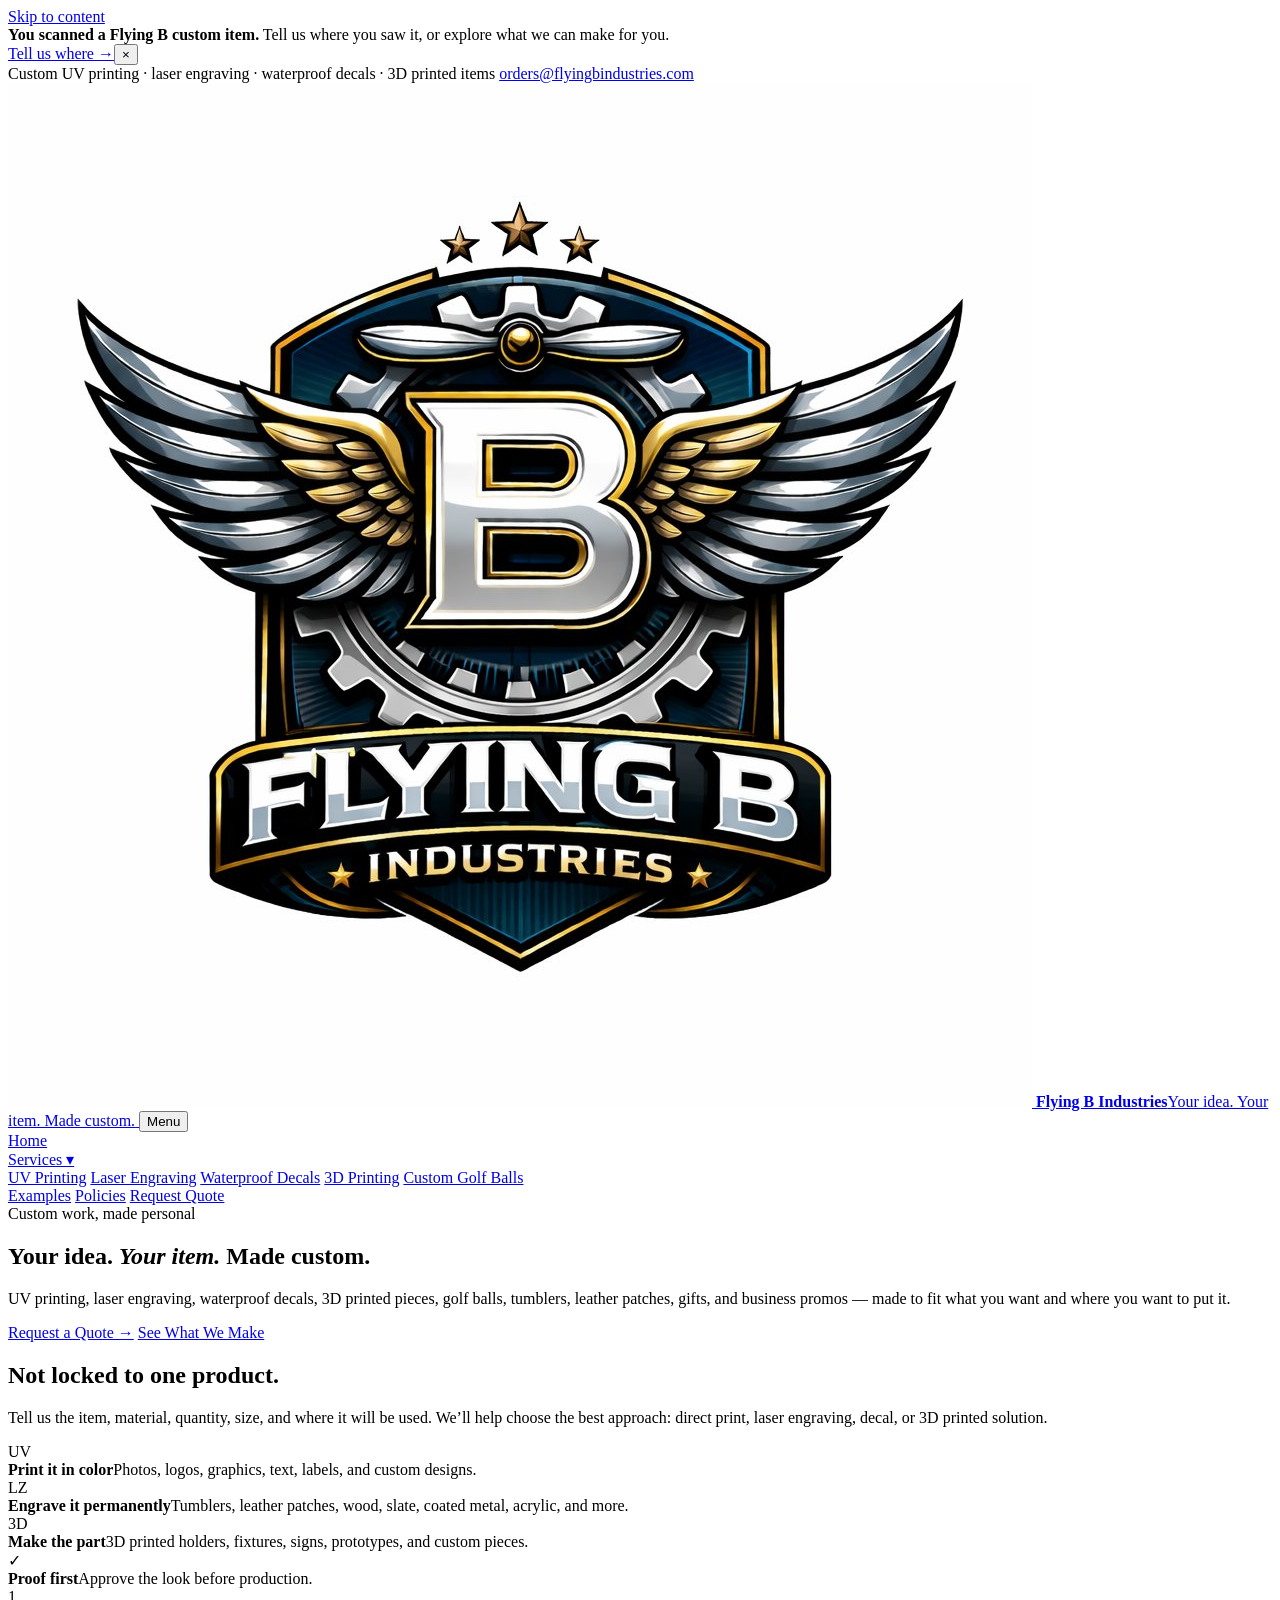
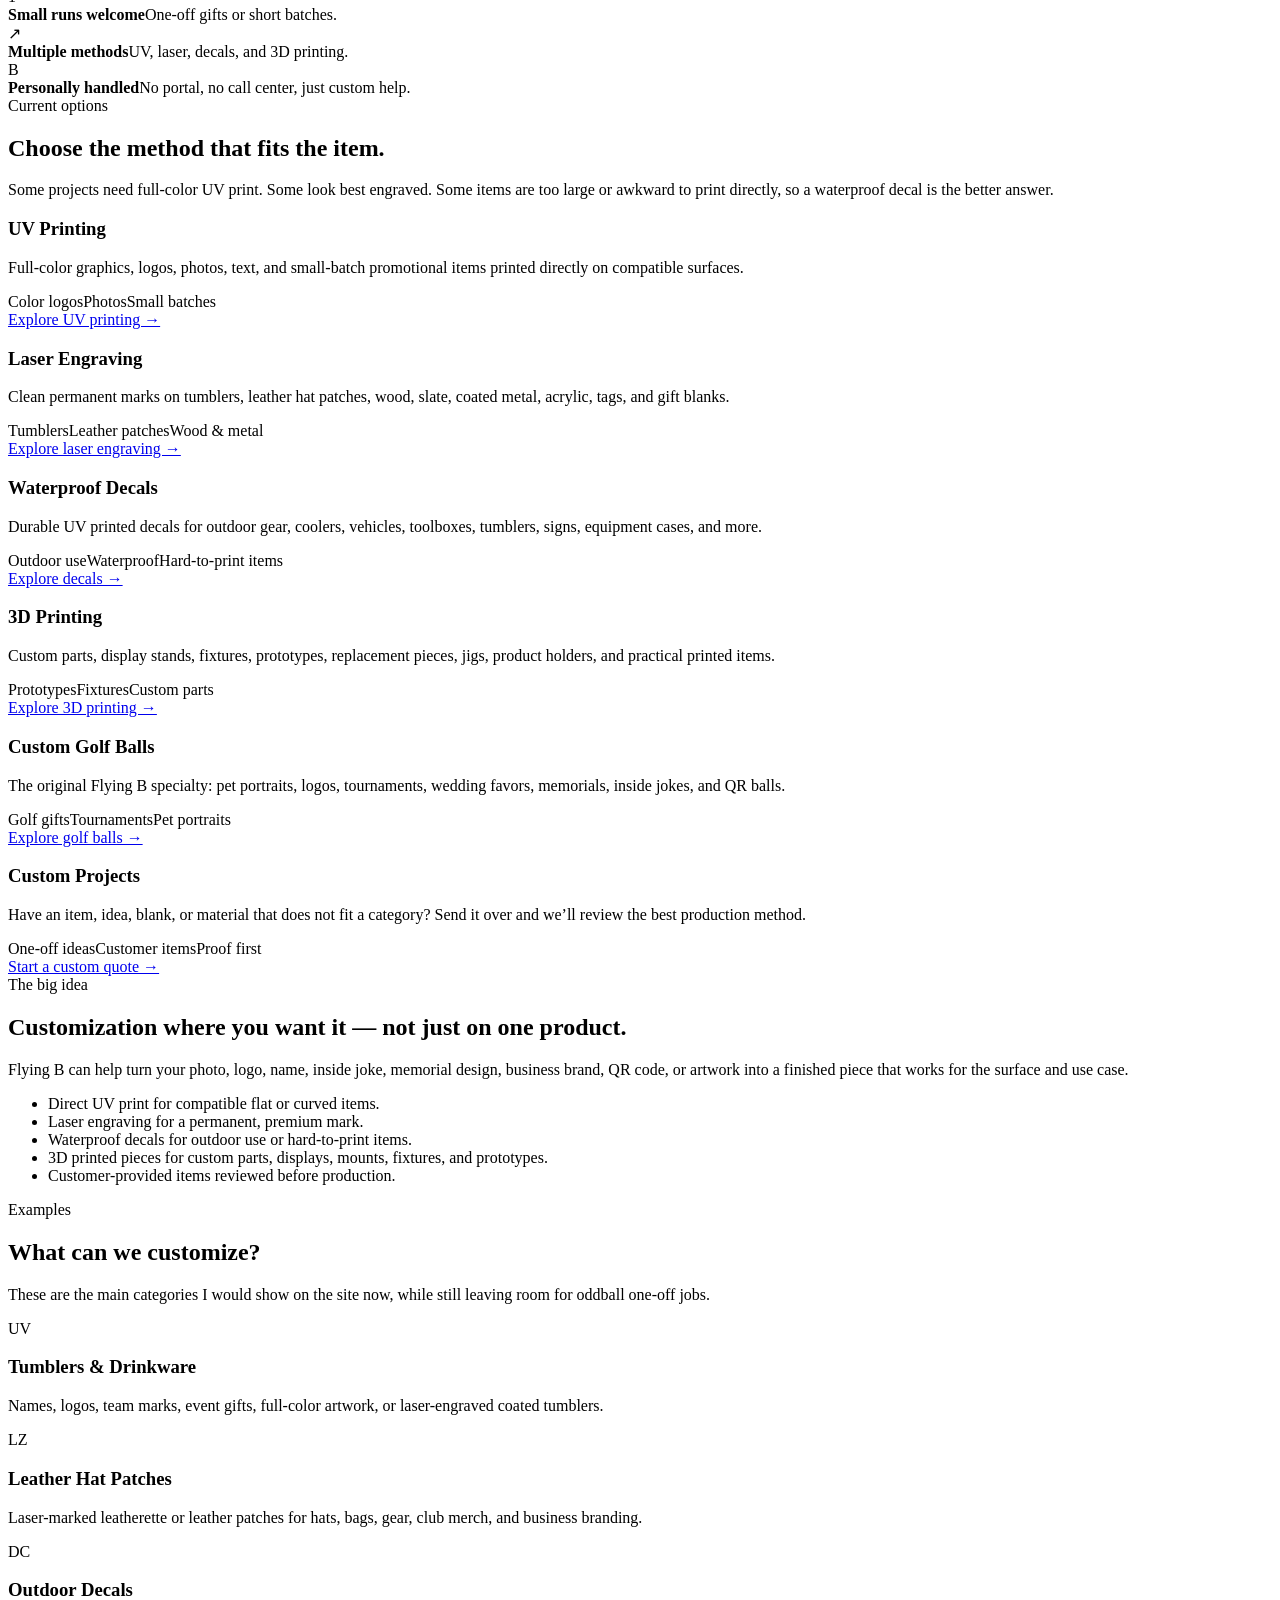
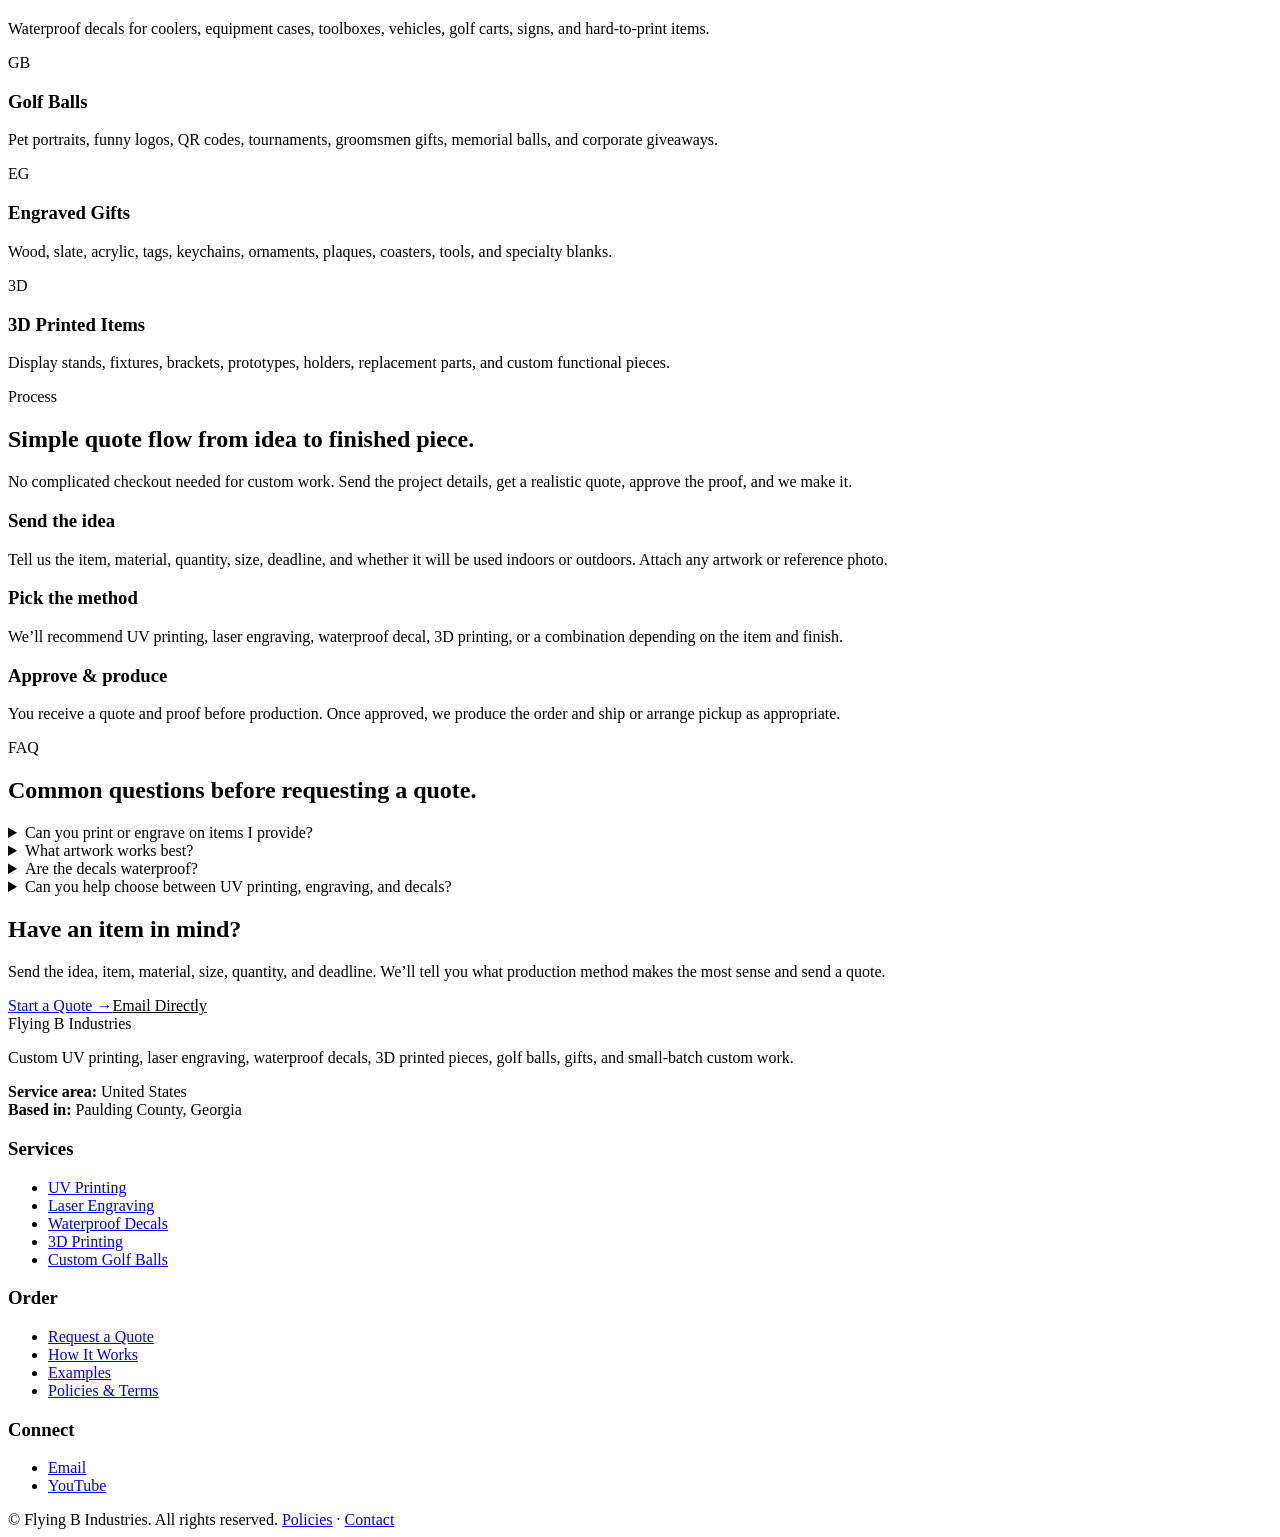
==== commit 5d2cdf22: "Add files via upload" ====
--- a/index.html
+++ b/index.html
@@ -3,33 +3,28 @@
 <head>
 <meta charset="UTF-8" />
 <meta name="viewport" content="width=device-width, initial-scale=1.0" />
-<title>Flying B Industries — Custom Engraving, UV Printing &amp; Personalization</title>
-<meta name="description" content="Custom golf balls, tumblers, leather hat patches, waterproof decals, and one-off laser engraving and UV printing. Personally handled, no minimums, made by hand." />
-
-<!-- Open Graph -->
+<title>Flying B Industries | Custom UV Printing, Laser Engraving, Decals &amp; 3D Printing</title>
+<meta name="description" content="Custom UV printing, laser engraving, waterproof decals, custom golf balls, 3D printed items, gifts, promos, and one-off custom work." />
 <meta property="og:type" content="website" />
 <meta property="og:site_name" content="Flying B Industries" />
-<meta property="og:title" content="Flying B Industries — Custom Personalization, Made by Hand" />
-<meta property="og:description" content="Golf balls. Tumblers. Leather hat patches. Waterproof decals. One-off custom work. All laser engraved or UV printed, by a maker who uses what he makes." />
-<meta property="og:url" content="https://flyingbindustries.com" />
+<meta property="og:title" content="Flying B Industries | Custom UV Printing, Laser Engraving, Decals &amp; 3D Printing" />
+<meta property="og:description" content="Custom UV printing, laser engraving, waterproof decals, custom golf balls, 3D printed items, gifts, promos, and one-off custom work." />
+<meta property="og:url" content="https://flyingbindustries.com/" />
 <meta property="og:image" content="https://flyingbindustries.com/officialFlyingBLogo.png" />
 <meta property="og:image:alt" content="Flying B Industries logo" />
-<meta property="og:image:width" content="1024" />
-<meta property="og:image:height" content="1024" />
-
-<!-- Twitter / X -->
 <meta name="twitter:card" content="summary_large_image" />
-<meta name="twitter:title" content="Flying B Industries — Custom Personalization, Made by Hand" />
-<meta name="twitter:description" content="Custom laser engraving and UV printing on golf balls, tumblers, leather, and more." />
+<meta name="twitter:title" content="Flying B Industries | Custom UV Printing, Laser Engraving, Decals &amp; 3D Printing" />
+<meta name="twitter:description" content="Custom UV printing, laser engraving, waterproof decals, custom golf balls, 3D printed items, gifts, promos, and one-off custom work." />
 <meta name="twitter:image" content="https://flyingbindustries.com/officialFlyingBLogo.png" />
-
 <meta name="theme-color" content="#1c2a4e" />
 <link rel="canonical" href="https://flyingbindustries.com/" />
 <meta name="robots" content="index, follow, max-image-preview:large" />
-<meta name="keywords" content="custom laser engraving, UV printing, custom golf balls, custom tumblers, leather hat patches, waterproof decals, personalized gifts, custom merchandise" />
 <meta name="author" content="Flying B Industries" />
-
-<!-- Structured Data -->
+<link rel="icon" type="image/png" href="officialFlyingBLogo.png" />
+<link rel="preconnect" href="https://fonts.googleapis.com">
+<link rel="preconnect" href="https://fonts.gstatic.com" crossorigin>
+<link href="https://fonts.googleapis.com/css2?family=Fraunces:opsz,wght@9..144,400;9..144,500;9..144,600;9..144,700&family=DM+Sans:wght@400;500;600;700;800;900&display=swap" rel="stylesheet">
+<link rel="stylesheet" href="assets/site.css" />
 <script type="application/ld+json">
 {
   "@context": "https://schema.org",
@@ -40,19 +35,11 @@
       "name": "Flying B Industries",
       "alternateName": "Flying B",
       "url": "https://flyingbindustries.com/",
-      "logo": {
-        "@type": "ImageObject",
-        "url": "https://flyingbindustries.com/officialFlyingBLogo.png",
-        "width": 1024,
-        "height": 1024
-      },
+      "logo": "https://flyingbindustries.com/officialFlyingBLogo.png",
       "image": "https://flyingbindustries.com/officialFlyingBLogo.png",
-      "description": "Flying B Industries is a one-person custom personalization shop offering laser engraving and UV printing on golf balls, tumblers, leather hat patches, waterproof decals, and a wide range of other materials. Personally handled, no minimums.",
       "email": "orders@flyingbindustries.com",
-      "slogan": "Your image. Your material. Made by hand.",
-      "sameAs": [
-        "https://www.youtube.com/@flyingbindustries"
-      ]
+      "slogan": "Your idea. Your item. Made custom.",
+      "sameAs": ["https://www.youtube.com/@flyingbindustries"]
     },
     {
       "@type": "LocalBusiness",
@@ -61,19 +48,12 @@
       "url": "https://flyingbindustries.com/",
       "image": "https://flyingbindustries.com/officialFlyingBLogo.png",
       "logo": "https://flyingbindustries.com/officialFlyingBLogo.png",
-      "description": "Custom laser engraving and UV printing on golf balls, tumblers, leather, decals, and more. No minimum orders. Made by hand.",
+      "description": "Custom UV printing, laser engraving, waterproof decals, custom golf balls, 3D printed items, gifts, business promotional items, and one-off custom work.",
       "email": "orders@flyingbindustries.com",
       "priceRange": "$$",
       "areaServed": { "@type": "Country", "name": "United States" },
       "knowsAbout": [
-        "Custom Laser Engraving",
-        "UV Printing",
-        "Custom Golf Balls",
-        "Custom Tumblers",
-        "Leather Hat Patches",
-        "Waterproof Decals",
-        "Personalized Gifts",
-        "Corporate Promotional Products"
+        "UV Printing", "Laser Engraving", "Waterproof Decals", "Custom Golf Balls", "Leather Hat Patches", "Tumbler Engraving", "3D Printing", "Promotional Products", "Custom Gifts"
       ]
     },
     {
@@ -81,60 +61,14 @@
       "@id": "https://flyingbindustries.com/#website",
       "url": "https://flyingbindustries.com/",
       "name": "Flying B Industries",
-      "description": "Custom laser engraving and UV printing — golf balls, tumblers, leather patches, decals, and more.",
+      "description": "Custom UV printing, laser engraving, waterproof decals, 3D printing, custom gifts, and promotional items.",
       "publisher": { "@id": "https://flyingbindustries.com/#organization" },
       "inLanguage": "en-US"
-    },
-    {
-      "@type": "Service",
-      "name": "Custom Golf Ball Printing",
-      "url": "https://flyingbindustries.com/golf-balls.html",
-      "provider": { "@id": "https://flyingbindustries.com/#organization" },
-      "description": "Custom logos, photos, and designs printed onto golf balls.",
-      "areaServed": "United States",
-      "serviceType": "Custom Printing"
-    },
-    {
-      "@type": "Service",
-      "name": "Custom Tumblers",
-      "url": "https://flyingbindustries.com/tumblers.html",
-      "provider": { "@id": "https://flyingbindustries.com/#organization" },
-      "description": "Laser-engraved and UV-printed custom tumblers.",
-      "areaServed": "United States",
-      "serviceType": "Custom Engraving and Printing"
-    },
-    {
-      "@type": "Service",
-      "name": "Leather Hat Patches",
-      "url": "https://flyingbindustries.com/leather-patches.html",
-      "provider": { "@id": "https://flyingbindustries.com/#organization" },
-      "description": "Custom laser-engraved leather patches for hats and apparel.",
-      "areaServed": "United States",
-      "serviceType": "Laser Engraving"
-    },
-    {
-      "@type": "Service",
-      "name": "Waterproof UV Decals",
-      "url": "https://flyingbindustries.com/decals.html",
-      "provider": { "@id": "https://flyingbindustries.com/#organization" },
-      "description": "UV-printed waterproof decals for indoor and outdoor use.",
-      "areaServed": "United States",
-      "serviceType": "UV Printing"
-    },
-    {
-      "@type": "Service",
-      "name": "Custom Laser Engraving & UV Printing",
-      "url": "https://flyingbindustries.com/custom.html",
-      "provider": { "@id": "https://flyingbindustries.com/#organization" },
-      "description": "One-off custom engraving and UV printing on a wide range of materials.",
-      "areaServed": "United States",
-      "serviceType": "Custom Manufacturing"
     }
   ]
 }
 </script>
 
-<link rel="icon" type="image/png" href="officialFlyingBLogo.png">
 
 <!-- Google Analytics 4 -->
 <script async src="https://www.googletagmanager.com/gtag/js?id=G-11YQDNWPYJ"></script>
@@ -144,7 +78,6 @@
   gtag('js', new Date());
   gtag('config', 'G-11YQDNWPYJ');
 </script>
-
 <!-- Microsoft Clarity -->
 <script type="text/javascript">
   (function(c,l,a,r,i,t,y){
@@ -154,306 +87,256 @@
   })(window, document, "clarity", "script", "wmfeobc480");
 </script>
 
-<link rel="preconnect" href="https://fonts.googleapis.com">
-<link rel="preconnect" href="https://fonts.gstatic.com" crossorigin>
-<link href="https://fonts.googleapis.com/css2?family=Fraunces:opsz,wght@9..144,400;9..144,500;9..144,600;9..144,700&family=DM+Sans:wght@400;500;600&display=swap" rel="stylesheet">
-<link rel="stylesheet" href="css/main.css">
 </head>
-<body data-page="home">
-
-<!-- NAV -->
-<nav>
-  <div class="container nav-inner">
-    <a href="/" class="nav-logo" aria-label="Flying B Industries — Home">
-      <img src="officialFlyingBLogo.png" alt="Flying B Industries logo" />
-      <div class="nav-logo-tagline">
-        <strong>Flying B Industries</strong>
-        Your image. Your material.<br>Made by hand.
-      </div>
+
+<body>
+<a href="#main" class="skip-link">Skip to content</a>
+<div class="qr-banner" id="qr-banner" role="region" aria-label="QR code visitor welcome">
+  <div class="container">
+    <div><strong>You scanned a Flying B custom item.</strong> Tell us where you saw it, or explore what we can make for you.</div>
+    <div class="btn-row" style="gap:12px;"><a href="#" id="qr-tell-link">Tell us where →</a><button class="qr-dismiss" type="button" onclick="dismissQrBanner()" aria-label="Dismiss">×</button></div>
+  </div>
+</div>
+<div class="top-strip">
+  <div class="container">
+    <span>Custom UV printing · laser engraving · waterproof decals · 3D printed items</span>
+    <a href="mailto:orders@flyingbindustries.com">orders@flyingbindustries.com</a>
+  </div>
+</div>
+<header class="site-header">
+  <div class="container navbar">
+    <a href="index.html" class="brand" aria-label="Flying B Industries home">
+      <span class="brand-fallback" aria-hidden="true"><img src="officialFlyingBLogo.png" alt="" onerror="this.remove();this.parentElement.textContent='B';"></span>
+      <span class="brand-text"><strong>Flying B Industries</strong><span>Your idea. Your item. Made custom.</span></span>
     </a>
-    <ul class="nav-links">
-      <li><a href="golf-balls.html">Golf Balls</a></li>
-      <li><a href="tumblers.html">Tumblers</a></li>
-      <li><a href="leather-patches.html">Leather Patches</a></li>
-      <li><a href="decals.html">Decals</a></li>
-      <li><a href="custom.html">Custom</a></li>
-    </ul>
-  </div>
-</nav>
-
-<!-- HERO -->
+    <button class="mobile-toggle" data-menu-toggle aria-expanded="false" aria-controls="primary-navigation">Menu</button>
+    <nav class="nav-menu" id="primary-navigation" aria-label="Primary navigation">
+      <a href="index.html" aria-current="page">Home</a>
+      
+<div class="dropdown">
+  <a href="index.html#services" class="dropdown-toggle">Services ▾</a>
+  <div class="dropdown-menu" aria-label="Service pages">
+    <a href="uv-printing.html">UV Printing</a>
+    <a href="laser-engraving.html">Laser Engraving</a>
+    <a href="waterproof-decals.html">Waterproof Decals</a>
+    <a href="3d-printing.html">3D Printing</a>
+    <a href="custom-golf-balls.html">Custom Golf Balls</a>
+  </div>
+</div>
+
+      <a href="index.html#examples">Examples</a>
+      <a href="policies.html">Policies</a>
+      <a href="quote.html" class="nav-cta">Request Quote</a>
+    </nav>
+  </div>
+</header>
+<main id="main">
+
 <section class="hero">
-  <div class="container hero-content">
-    <span class="eyebrow">Custom Personalization · Made by Hand</span>
-    <h1>Your image. Your material. <em>Made by hand.</em></h1>
-    <p>Custom golf balls, tumblers, leather hat patches, waterproof decals, and one-off engraving on just about anything. Laser-precise. UV-printed. Personally handled — no minimums, no design fees, no offshore middlemen.</p>
-    <div class="cta-group">
-      <a href="#services" class="btn btn-primary">Explore Services →</a>
-      <a href="mailto:orders@flyingbindustries.com?subject=Custom%20Project%20Inquiry&amp;body=Hi%2C%0A%0AI'd%20like%20to%20talk%20about%20a%20custom%20project.%0A%0AWhat%20I'm%20looking%20for%3A%20%0AQuantity%3A%20%0ATimeline%2Fdeadline%3A%20%0A%0AI'll%20attach%20any%20reference%20images%20or%20artwork%20I%20have.%0A%0AThanks!" class="btn btn-secondary">Email Us</a>
-    </div>
-  </div>
-  <a href="#services" class="scroll-indicator" aria-label="Scroll to services">
-    <span>Explore</span>
-    <span class="scroll-indicator-line"></span>
-  </a>
-</section>
-
-<!-- TRUST STRIP -->
-<section class="trust-strip" aria-label="Why customers trust us">
-  <div class="container trust-strip-inner">
-    <div class="trust-item">
-      <div class="trust-icon">
-        <svg viewBox="0 0 24 24" fill="none" stroke="currentColor"><path stroke-linecap="round" stroke-linejoin="round" d="M5 13l4 4L19 7"/></svg>
-      </div>
-      <div class="trust-text">
-        <strong>No Minimum Orders</strong>
-        <span>One piece or one thousand</span>
-      </div>
-    </div>
-    <div class="trust-item">
-      <div class="trust-icon">
-        <svg viewBox="0 0 24 24" fill="none" stroke="currentColor"><path stroke-linecap="round" stroke-linejoin="round" d="M3 12l3-9 6 18 3-9 6 0"/></svg>
-      </div>
-      <div class="trust-text">
-        <strong>Proof Before Print</strong>
-        <span>You approve every design</span>
-      </div>
-    </div>
-    <div class="trust-item">
-      <div class="trust-icon">
-        <svg viewBox="0 0 24 24" fill="none" stroke="currentColor"><path stroke-linecap="round" stroke-linejoin="round" d="M12 2 L15 8 L22 9 L17 14 L18 21 L12 18 L6 21 L7 14 L2 9 L9 8 Z"/></svg>
-      </div>
-      <div class="trust-text">
-        <strong>One Maker, Direct</strong>
-        <span>You talk to the person making it</span>
-      </div>
-    </div>
-  </div>
-</section>
-
-<!-- SERVICES OVERVIEW -->
-<section class="services" id="services">
-  <div class="container">
-    <div class="section-head">
-      <div class="section-num">— 01 / What We Make</div>
-      <h2>Five things we do <em>especially well</em>.</h2>
-      <p>Every service uses commercial-grade laser engraving or UV printing. Pick what you need — or if it's not on this list, send it our way and we'll figure it out.</p>
-    </div>
-    <div class="services-grid">
-
-      <!-- Golf Balls -->
-      <a href="golf-balls.html" class="service-card" data-service="golf-balls">
-        <div class="service-card-icon">
-          <svg viewBox="0 0 64 64" fill="none" stroke="currentColor" aria-hidden="true">
-            <circle cx="32" cy="32" r="24" stroke-width="1.4"/>
-            <circle cx="24" cy="24" r="1.5" fill="currentColor"/>
-            <circle cx="32" cy="22" r="1.5" fill="currentColor"/>
-            <circle cx="40" cy="24" r="1.5" fill="currentColor"/>
-            <circle cx="22" cy="32" r="1.5" fill="currentColor"/>
-            <circle cx="30" cy="32" r="1.5" fill="currentColor"/>
-            <circle cx="38" cy="32" r="1.5" fill="currentColor"/>
-            <circle cx="42" cy="34" r="1.5" fill="currentColor"/>
-            <circle cx="24" cy="40" r="1.5" fill="currentColor"/>
-            <circle cx="32" cy="42" r="1.5" fill="currentColor"/>
-            <circle cx="40" cy="40" r="1.5" fill="currentColor"/>
-          </svg>
-        </div>
-        <div class="service-card-body">
-          <div class="service-card-tag">UV Printed</div>
-          <h3>Custom Golf Balls</h3>
-          <p>Logos, photos, monograms, and full-color designs printed directly onto Titleist, Callaway, Bridgestone, Kirkland, or any ball you bring us.</p>
-          <span class="service-card-arrow">See golf balls →</span>
-        </div>
-      </a>
-
-      <!-- Tumblers -->
-      <a href="tumblers.html" class="service-card" data-service="tumblers">
-        <div class="service-card-icon">
-          <svg viewBox="0 0 64 64" fill="none" stroke="currentColor" stroke-linecap="round" stroke-linejoin="round" aria-hidden="true">
-            <path d="M20 14 L44 14 L42 52 Q42 56 38 56 L26 56 Q22 56 22 52 Z" stroke-width="1.4"/>
-            <path d="M20 14 L44 14" stroke-width="1.4"/>
-            <ellipse cx="32" cy="14" rx="12" ry="3" stroke-width="1.4"/>
-            <path d="M26 24 L38 24" stroke-width="1"/>
-            <path d="M26 32 L38 32" stroke-width="1"/>
-          </svg>
-        </div>
-        <div class="service-card-body">
-          <div class="service-card-tag">Laser or UV</div>
-          <h3>Custom Tumblers</h3>
-          <p>YETI, Stanley, Polar Camel, Hydro Flask, and more. Laser-engraved for a clean monochrome look, or UV-printed for full color.</p>
-          <span class="service-card-arrow">See tumblers →</span>
-        </div>
-      </a>
-
-      <!-- Leather Patches -->
-      <a href="leather-patches.html" class="service-card" data-service="leather-patches">
-        <div class="service-card-icon">
-          <svg viewBox="0 0 64 64" fill="none" stroke="currentColor" stroke-linecap="round" stroke-linejoin="round" aria-hidden="true">
-            <path d="M10 36 Q10 22 32 22 Q54 22 54 36 L54 42 L10 42 Z" stroke-width="1.4"/>
-            <path d="M6 42 L58 42 L58 46 L6 46 Z" stroke-width="1.4"/>
-            <rect x="22" y="26" width="20" height="12" rx="1" stroke-width="1.2" stroke-dasharray="2 1.5"/>
-            <path d="M27 32 L30 35 L37 28" stroke-width="1.2"/>
-          </svg>
-        </div>
-        <div class="service-card-body">
-          <div class="service-card-tag">Laser Engraved</div>
-          <h3>Leather Hat Patches</h3>
-          <p>Custom laser-engraved leather patches for richardson-style hats. Bring your logo or design — we'll engrave on premium genuine leather.</p>
-          <span class="service-card-arrow">See leather patches →</span>
-        </div>
-      </a>
-
-      <!-- Decals -->
-      <a href="decals.html" class="service-card" data-service="decals">
-        <div class="service-card-icon">
-          <svg viewBox="0 0 64 64" fill="none" stroke="currentColor" stroke-linecap="round" stroke-linejoin="round" aria-hidden="true">
-            <path d="M14 12 L46 12 Q52 12 52 18 L52 50 L46 56 L14 56 Q8 56 8 50 L8 18 Q8 12 14 12 Z" stroke-width="1.4"/>
-            <path d="M52 50 L46 50 L46 56" stroke-width="1.4"/>
-            <path d="M18 24 L42 24" stroke-width="1"/>
-            <path d="M18 32 L42 32" stroke-width="1"/>
-            <path d="M18 40 L34 40" stroke-width="1"/>
-          </svg>
-        </div>
-        <div class="service-card-body">
-          <div class="service-card-tag">UV Printed · Waterproof</div>
-          <h3>Custom Decals</h3>
-          <p>Full-color, weather-resistant UV-printed decals for vehicles, coolers, tool boxes, laptops, hard hats, or anywhere else you want one.</p>
-          <span class="service-card-arrow">See decals →</span>
-        </div>
-      </a>
-
-      <!-- Custom -->
-      <a href="custom.html" class="service-card" data-service="custom">
-        <div class="service-card-icon">
-          <svg viewBox="0 0 64 64" fill="none" stroke="currentColor" stroke-linecap="round" stroke-linejoin="round" aria-hidden="true">
-            <path d="M14 50 L14 38 L26 38 L26 50 Z" stroke-width="1.4"/>
-            <path d="M38 50 L38 30 L50 30 L50 50 Z" stroke-width="1.4"/>
-            <circle cx="44" cy="18" r="6" stroke-width="1.4"/>
-            <path d="M20 30 L20 22 M16 26 L24 26" stroke-width="1.4"/>
-          </svg>
-        </div>
-        <div class="service-card-body">
-          <div class="service-card-tag">Got an idea?</div>
-          <h3>Custom Engraving &amp; Print</h3>
-          <p>Wood, slate, aluminum, glass, anodized metal, acrylic, leather goods — if it can be engraved or UV-printed, we can probably do it.</p>
-          <span class="service-card-arrow">See what's possible →</span>
-        </div>
-      </a>
-
-    </div>
-  </div>
-</section>
-
-<!-- ABOUT -->
-<section class="about" id="about">
-  <div class="container">
-    <div class="section-head" style="text-align:center; margin-left:auto; margin-right:auto;">
-      <div class="section-num">— 02 / About</div>
-      <h2>One person, <em>one shop</em>.</h2>
-    </div>
-    <div class="about-body">
-      <p>Flying B Industries started with a single golf ball. A buddy wanted his dog's face printed on a sleeve for his birthday, and I couldn't find anyone willing to do small runs without charging the price of a new driver.</p>
-      <p>So I bought the equipment, learned the craft, and started doing it myself. Then friends asked about tumblers. Then hats. Then waterproof decals for their boats. Now we do all of it — same hands, same attention to detail, same "yes" to small orders.</p>
-      <div class="about-signoff">
-        Every piece that goes out has been touched, checked, and approved by me. That's the whole pitch.
-        <strong>— The Flying B</strong>
-      </div>
-    </div>
-  </div>
-</section>
-
-<!-- PROCESS -->
-<section class="how" id="how">
-  <div class="container">
-    <div class="section-head">
-      <div class="section-num">— 03 / The Process</div>
-      <h2>Three steps from <em>idea to delivery</em>.</h2>
-      <p>Same process whether it's one golf ball or fifty leather patches.</p>
-    </div>
-    <div class="steps">
-      <div class="step">
-        <div class="step-num">01</div>
-        <h3>Send your idea</h3>
-        <p>Email us with what you're thinking — what you want personalized, how many, and any artwork or reference images. No special file format required; we'll work with what you have.</p>
-      </div>
-      <div class="step">
-        <div class="step-num">02</div>
-        <h3>We send a proof</h3>
-        <p>We turn your idea into a digital mockup so you can see exactly how it'll look on the finished product. You approve, we tweak, repeat until it's right.</p>
-      </div>
-      <div class="step">
-        <div class="step-num">03</div>
-        <h3>We make and ship</h3>
-        <p>Once you approve the proof and pricing, we produce the order by hand and ship it to your door. Most projects ship within 5–10 business days of approval.</p>
-      </div>
-    </div>
-  </div>
-</section>
-
-<!-- CTA -->
+  <div class="container hero-grid">
+    <div>
+      <div class="eyebrow">Custom work, made personal</div>
+      <h1>Your idea. <em>Your item.</em> Made custom.</h1>
+      <p class="lead">UV printing, laser engraving, waterproof decals, 3D printed pieces, golf balls, tumblers, leather patches, gifts, and business promos — made to fit what you want and where you want to put it.</p>
+      <div class="btn-row">
+        <a class="btn btn-primary" href="quote.html">Request a Quote →</a>
+        <a class="btn btn-secondary" href="#services">See What We Make</a>
+      </div>
+    </div>
+    <aside class="hero-card" aria-label="Featured capabilities">
+      <h2>Not locked to one product.</h2>
+      <p>Tell us the item, material, quantity, size, and where it will be used. We’ll help choose the best approach: direct print, laser engraving, decal, or 3D printed solution.</p>
+      <div class="capability-list">
+        <div class="capability"><div class="icon uv">UV</div><div><strong>Print it in color</strong><span>Photos, logos, graphics, text, labels, and custom designs.</span></div></div>
+        <div class="capability"><div class="icon laser">LZ</div><div><strong>Engrave it permanently</strong><span>Tumblers, leather patches, wood, slate, coated metal, acrylic, and more.</span></div></div>
+        <div class="capability"><div class="icon gold">3D</div><div><strong>Make the part</strong><span>3D printed holders, fixtures, signs, prototypes, and custom pieces.</span></div></div>
+      </div>
+    </aside>
+  </div>
+</section>
+<section class="trust-strip" aria-label="Why customers choose Flying B Industries">
+  <div class="container trust-grid">
+    <div class="trust-item"><div class="icon">✓</div><div><strong>Proof first</strong><span>Approve the look before production.</span></div></div>
+    <div class="trust-item"><div class="icon">1</div><div><strong>Small runs welcome</strong><span>One-off gifts or short batches.</span></div></div>
+    <div class="trust-item"><div class="icon">↗</div><div><strong>Multiple methods</strong><span>UV, laser, decals, and 3D printing.</span></div></div>
+    <div class="trust-item"><div class="icon">B</div><div><strong>Personally handled</strong><span>No portal, no call center, just custom help.</span></div></div>
+  </div>
+</section>
+<section id="services">
+  <div class="container">
+    <div class="section-intro">
+      <div><div class="section-kicker">Current options</div><h2>Choose the method that fits the item.</h2></div>
+      <p>Some projects need full-color UV print. Some look best engraved. Some items are too large or awkward to print directly, so a waterproof decal is the better answer.</p>
+    </div>
+    
+<div class="grid-3">
+  <article class="card product-card">
+    <div>
+      <div class="visual-strip"></div>
+      <h3>UV Printing</h3>
+      <p>Full-color graphics, logos, photos, text, and small-batch promotional items printed directly on compatible surfaces.</p>
+      <div class="pill-row"><span class="pill">Color logos</span><span class="pill">Photos</span><span class="pill">Small batches</span></div>
+    </div>
+    <a class="card-link" href="uv-printing.html">Explore UV printing →</a>
+  </article>
+  <article class="card product-card">
+    <div>
+      <div class="visual-strip laser"></div>
+      <h3>Laser Engraving</h3>
+      <p>Clean permanent marks on tumblers, leather hat patches, wood, slate, coated metal, acrylic, tags, and gift blanks.</p>
+      <div class="pill-row"><span class="pill">Tumblers</span><span class="pill">Leather patches</span><span class="pill">Wood & metal</span></div>
+    </div>
+    <a class="card-link" href="laser-engraving.html">Explore laser engraving →</a>
+  </article>
+  <article class="card product-card">
+    <div>
+      <div class="visual-strip decal"></div>
+      <h3>Waterproof Decals</h3>
+      <p>Durable UV printed decals for outdoor gear, coolers, vehicles, toolboxes, tumblers, signs, equipment cases, and more.</p>
+      <div class="pill-row"><span class="pill">Outdoor use</span><span class="pill">Waterproof</span><span class="pill">Hard-to-print items</span></div>
+    </div>
+    <a class="card-link" href="waterproof-decals.html">Explore decals →</a>
+  </article>
+  <article class="card product-card">
+    <div>
+      <div class="visual-strip print3d"></div>
+      <h3>3D Printing</h3>
+      <p>Custom parts, display stands, fixtures, prototypes, replacement pieces, jigs, product holders, and practical printed items.</p>
+      <div class="pill-row"><span class="pill">Prototypes</span><span class="pill">Fixtures</span><span class="pill">Custom parts</span></div>
+    </div>
+    <a class="card-link" href="3d-printing.html">Explore 3D printing →</a>
+  </article>
+  <article class="card product-card">
+    <div>
+      <div class="visual-strip golf"></div>
+      <h3>Custom Golf Balls</h3>
+      <p>The original Flying B specialty: pet portraits, logos, tournaments, wedding favors, memorials, inside jokes, and QR balls.</p>
+      <div class="pill-row"><span class="pill">Golf gifts</span><span class="pill">Tournaments</span><span class="pill">Pet portraits</span></div>
+    </div>
+    <a class="card-link" href="custom-golf-balls.html">Explore golf balls →</a>
+  </article>
+  <article class="card product-card">
+    <div>
+      <div class="visual-strip laser"></div>
+      <h3>Custom Projects</h3>
+      <p>Have an item, idea, blank, or material that does not fit a category? Send it over and we’ll review the best production method.</p>
+      <div class="pill-row"><span class="pill">One-off ideas</span><span class="pill">Customer items</span><span class="pill">Proof first</span></div>
+    </div>
+    <a class="card-link" href="quote.html">Start a custom quote →</a>
+  </article>
+</div>
+
+  </div>
+</section>
+<section class="section-alt">
+  <div class="container">
+    <div class="feature-band">
+      <div>
+        <div class="section-kicker">The big idea</div>
+        <h2>Customization where you want it — not just on one product.</h2>
+        <p>Flying B can help turn your photo, logo, name, inside joke, memorial design, business brand, QR code, or artwork into a finished piece that works for the surface and use case.</p>
+      </div>
+      <ul>
+        <li>Direct UV print for compatible flat or curved items.</li>
+        <li>Laser engraving for a permanent, premium mark.</li>
+        <li>Waterproof decals for outdoor use or hard-to-print items.</li>
+        <li>3D printed pieces for custom parts, displays, mounts, fixtures, and prototypes.</li>
+        <li>Customer-provided items reviewed before production.</li>
+      </ul>
+    </div>
+  </div>
+</section>
+<section id="examples">
+  <div class="container">
+    <div class="section-intro">
+      <div><div class="section-kicker">Examples</div><h2>What can we customize?</h2></div>
+      <p>These are the main categories I would show on the site now, while still leaving room for oddball one-off jobs.</p>
+    </div>
+    
+<div class="grid-3">
+  <article class="card"><div class="icon uv">UV</div><h3>Tumblers & Drinkware</h3><p>Names, logos, team marks, event gifts, full-color artwork, or laser-engraved coated tumblers.</p></article>
+  <article class="card"><div class="icon laser">LZ</div><h3>Leather Hat Patches</h3><p>Laser-marked leatherette or leather patches for hats, bags, gear, club merch, and business branding.</p></article>
+  <article class="card"><div class="icon uv">DC</div><h3>Outdoor Decals</h3><p>Waterproof decals for coolers, equipment cases, toolboxes, vehicles, golf carts, signs, and hard-to-print items.</p></article>
+  <article class="card"><div class="icon gold">GB</div><h3>Golf Balls</h3><p>Pet portraits, funny logos, QR codes, tournaments, groomsmen gifts, memorial balls, and corporate giveaways.</p></article>
+  <article class="card"><div class="icon laser">EG</div><h3>Engraved Gifts</h3><p>Wood, slate, acrylic, tags, keychains, ornaments, plaques, coasters, tools, and specialty blanks.</p></article>
+  <article class="card"><div class="icon gold">3D</div><h3>3D Printed Items</h3><p>Display stands, fixtures, brackets, prototypes, holders, replacement parts, and custom functional pieces.</p></article>
+</div>
+
+  </div>
+</section>
+<section class="section-alt" id="process">
+  <div class="container">
+    <div class="section-intro">
+      <div><div class="section-kicker">Process</div><h2>Simple quote flow from idea to finished piece.</h2></div>
+      <p>No complicated checkout needed for custom work. Send the project details, get a realistic quote, approve the proof, and we make it.</p>
+    </div>
+    <div class="grid-3 process">
+      <article class="card"><h3>Send the idea</h3><p>Tell us the item, material, quantity, size, deadline, and whether it will be used indoors or outdoors. Attach any artwork or reference photo.</p></article>
+      <article class="card"><h3>Pick the method</h3><p>We’ll recommend UV printing, laser engraving, waterproof decal, 3D printing, or a combination depending on the item and finish.</p></article>
+      <article class="card"><h3>Approve & produce</h3><p>You receive a quote and proof before production. Once approved, we produce the order and ship or arrange pickup as appropriate.</p></article>
+    </div>
+  </div>
+</section>
+<section>
+  <div class="container faq">
+    <div class="section-intro">
+      <div><div class="section-kicker">FAQ</div><h2>Common questions before requesting a quote.</h2></div>
+    </div>
+    <details><summary>Can you print or engrave on items I provide?</summary><p>Usually yes, as long as the item is compatible, clean, and fits the equipment. Some customer-provided items may require testing or may carry a risk because custom work cannot always be undone.</p></details>
+    <details><summary>What artwork works best?</summary><p>High-resolution PNG, JPG, SVG, PDF, or AI files are best. Transparent PNGs are great for logos. If all you have is a photo or rough idea, send it and we’ll review what can be done.</p></details>
+    <details><summary>Are the decals waterproof?</summary><p>The UV decals are intended for waterproof and outdoor-style use, but actual long-term life depends on the surface, prep, exposure, abrasion, and installation. They are a strong option when direct printing is not practical.</p></details>
+    <details><summary>Can you help choose between UV printing, engraving, and decals?</summary><p>Yes. That is the point of the quote process. Send the item and the use case, and we’ll recommend the method that makes the most sense.</p></details>
+  </div>
+</section>
 <section class="cta-section">
-  <div class="container">
-    <div class="section-num">— Ready When You Are</div>
-    <h2>Have something in mind?</h2>
-    <p>Send us a quick email with what you're thinking. We'll come back with a proof and a quote — usually within a business day.</p>
-    <div class="cta-group" style="justify-content:center;">
-      <a href="mailto:orders@flyingbindustries.com?subject=Custom%20Project%20Inquiry&amp;body=Hi%2C%0A%0AI'd%20like%20to%20talk%20about%20a%20custom%20project.%0A%0AWhat%20I'm%20looking%20for%3A%20%0AQuantity%3A%20%0ATimeline%2Fdeadline%3A%20%0A%0AI'll%20attach%20any%20reference%20images%20or%20artwork%20I%20have.%0A%0AThanks!" class="btn btn-primary">Send Us a Note</a>
-    </div>
-    <a href="mailto:orders@flyingbindustries.com" class="email-display">orders@flyingbindustries.com</a>
-  </div>
-</section>
-
-<!-- FOOTER -->
-<footer>
+  <div class="container cta-box">
+    <h2>Have an item in mind?</h2>
+    <p>Send the idea, item, material, size, quantity, and deadline. We’ll tell you what production method makes the most sense and send a quote.</p>
+    <div class="btn-row" style="justify-content:center"><a class="btn btn-gold" href="quote.html">Start a Quote →</a><a class="btn btn-secondary" style="color:var(--cream);border-color:rgba(246,241,230,.58)" href="mailto:orders@flyingbindustries.com">Email Directly</a></div>
+  </div>
+</section>
+</main>
+<footer class="site-footer">
   <div class="container">
     <div class="footer-grid">
-      <div class="footer-col footer-brand-block">
-        <div class="footer-brand-name">Flying B Industries</div>
-        <div class="footer-brand-tagline">Your image. Your material. Made by hand.</div>
-        <div class="footer-meta"><strong>orders@flyingbindustries.com</strong></div>
+      <div>
+        <div class="footer-brand">Flying B Industries</div>
+        <p class="footer-tagline">Custom UV printing, laser engraving, waterproof decals, 3D printed pieces, golf balls, gifts, and small-batch custom work.</p>
+        <p class="footer-tagline"><strong>Service area:</strong> United States<br><strong>Based in:</strong> Paulding County, Georgia</p>
       </div>
       <div class="footer-col">
-        <h5>Services</h5>
+        <h3>Services</h3>
         <ul>
-          <li><a href="golf-balls.html">Golf Balls</a></li>
-          <li><a href="tumblers.html">Tumblers</a></li>
-          <li><a href="leather-patches.html">Leather Patches</a></li>
-          <li><a href="decals.html">Decals</a></li>
-          <li><a href="custom.html">Custom Work</a></li>
+          <li><a href="uv-printing.html">UV Printing</a></li>
+          <li><a href="laser-engraving.html">Laser Engraving</a></li>
+          <li><a href="waterproof-decals.html">Waterproof Decals</a></li>
+          <li><a href="3d-printing.html">3D Printing</a></li>
+          <li><a href="custom-golf-balls.html">Custom Golf Balls</a></li>
         </ul>
       </div>
       <div class="footer-col">
-        <h5>Info</h5>
+        <h3>Order</h3>
         <ul>
-          <li><a href="#about">About</a></li>
-          <li><a href="#how">Process</a></li>
-          <li><a href="policies.html">Policies &amp; Privacy</a></li>
+          <li><a href="quote.html">Request a Quote</a></li>
+          <li><a href="index.html#process">How It Works</a></li>
+          <li><a href="index.html#examples">Examples</a></li>
+          <li><a href="policies.html">Policies & Terms</a></li>
         </ul>
       </div>
       <div class="footer-col">
-        <h5>Connect</h5>
+        <h3>Connect</h3>
         <ul>
-          <li><a href="mailto:orders@flyingbindustries.com">
-            <svg viewBox="0 0 24 24" fill="none" stroke="currentColor" stroke-width="1.8"><path d="M3 7l9 6 9-6M3 7v10a2 2 0 002 2h14a2 2 0 002-2V7M3 7a2 2 0 012-2h14a2 2 0 012 2"/></svg>
-            Email Us
-          </a></li>
-          <li><a href="https://www.youtube.com/@flyingbindustries" target="_blank" rel="noopener">
-            <svg viewBox="0 0 24 24" fill="currentColor"><path d="M23.5 6.2a3 3 0 00-2.1-2.1C19.6 3.6 12 3.6 12 3.6s-7.6 0-9.4.5A3 3 0 00.5 6.2C0 8 0 12 0 12s0 4 .5 5.8a3 3 0 002.1 2.1c1.8.5 9.4.5 9.4.5s7.6 0 9.4-.5a3 3 0 002.1-2.1C24 16 24 12 24 12s0-4-.5-5.8zM9.6 15.6V8.4l6.3 3.6-6.3 3.6z"/></svg>
-            YouTube
-          </a></li>
+          <li><a href="mailto:orders@flyingbindustries.com">Email</a></li>
+          <li><a href="https://www.youtube.com/@flyingbindustries" target="_blank" rel="noopener">YouTube</a></li>
         </ul>
       </div>
     </div>
     <div class="footer-bottom">
-      <p>© <span id="year"></span> Flying B Industries. All rights reserved.</p>
-      <div class="footer-bottom-links">
-        <a href="policies.html">Policies</a>
-        <a href="policies.html#privacy">Privacy</a>
-      </div>
+      <span>© <span id="year"></span> Flying B Industries. All rights reserved.</span>
+      <span><a href="policies.html">Policies</a> · <a href="mailto:orders@flyingbindustries.com">Contact</a></span>
     </div>
   </div>
 </footer>
-
-<script src="js/main.js"></script>
+<script src="assets/site.js"></script>
 </body>
 </html>
